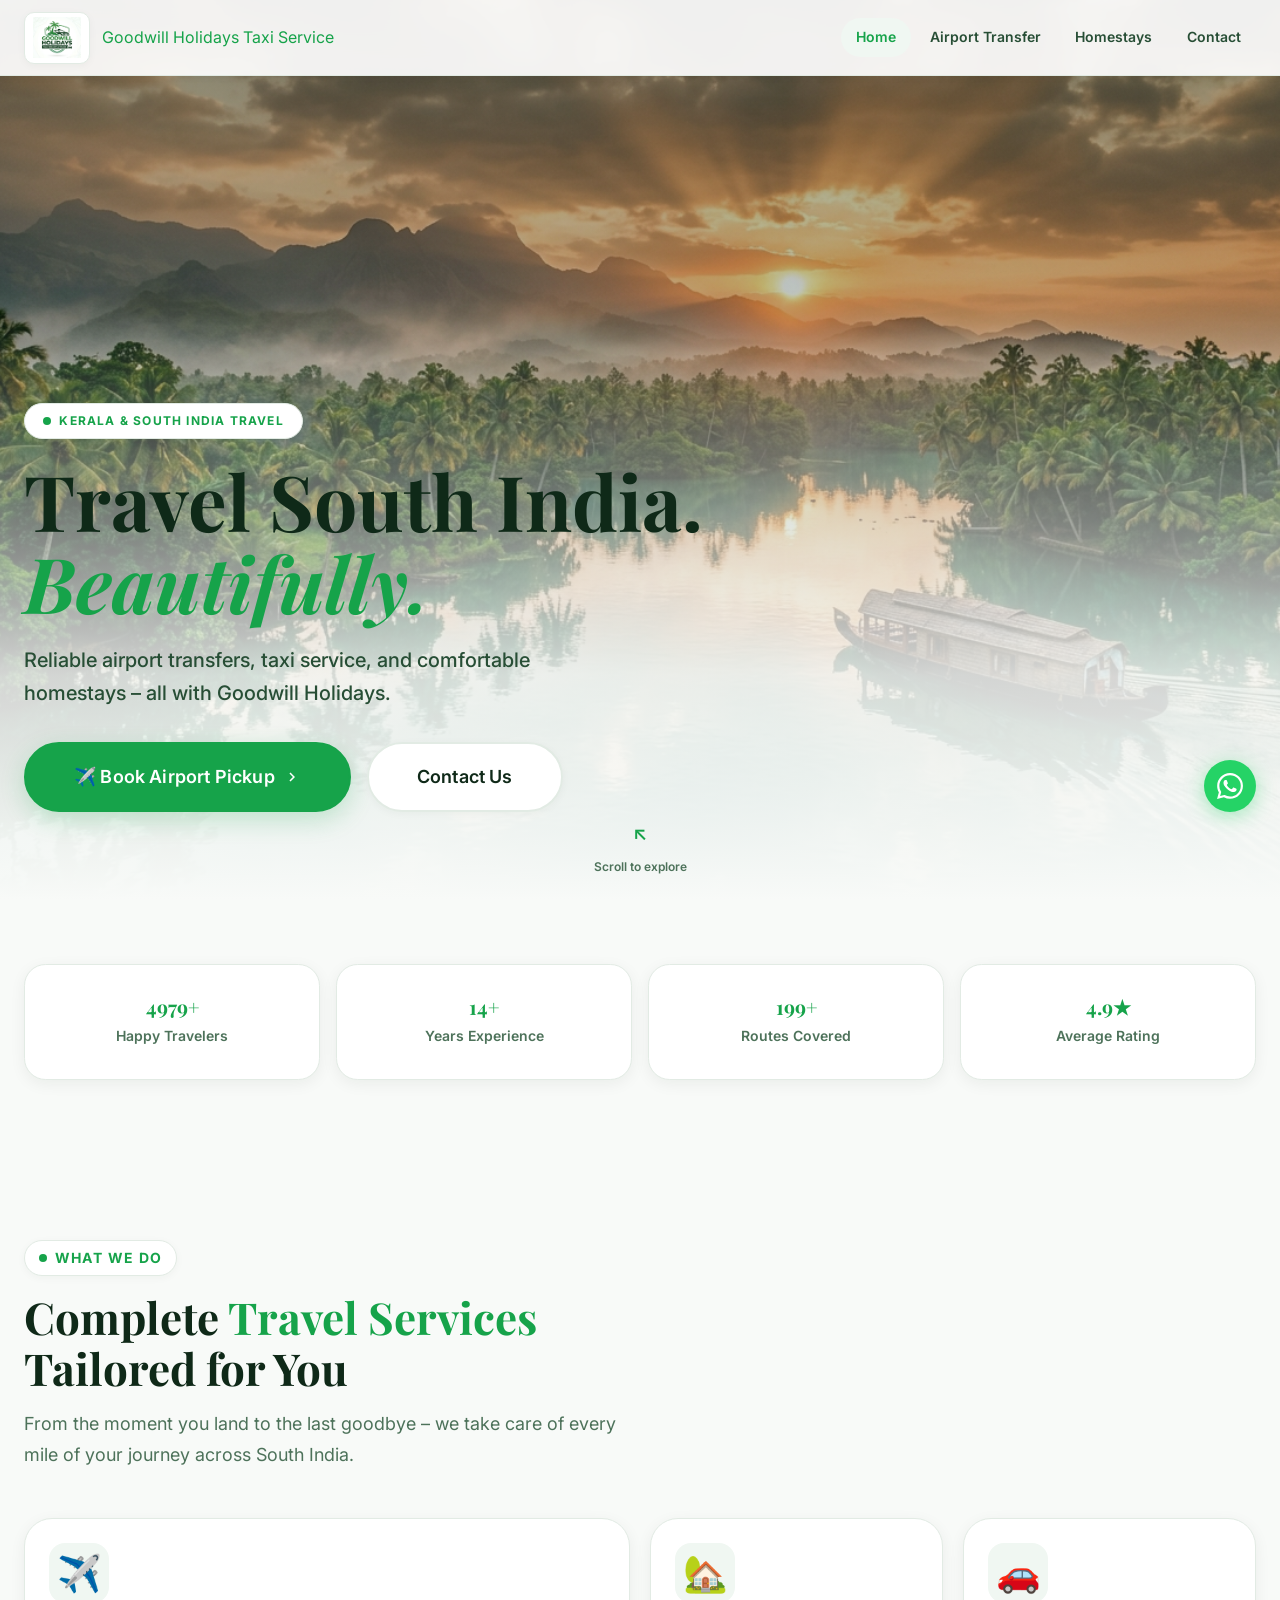
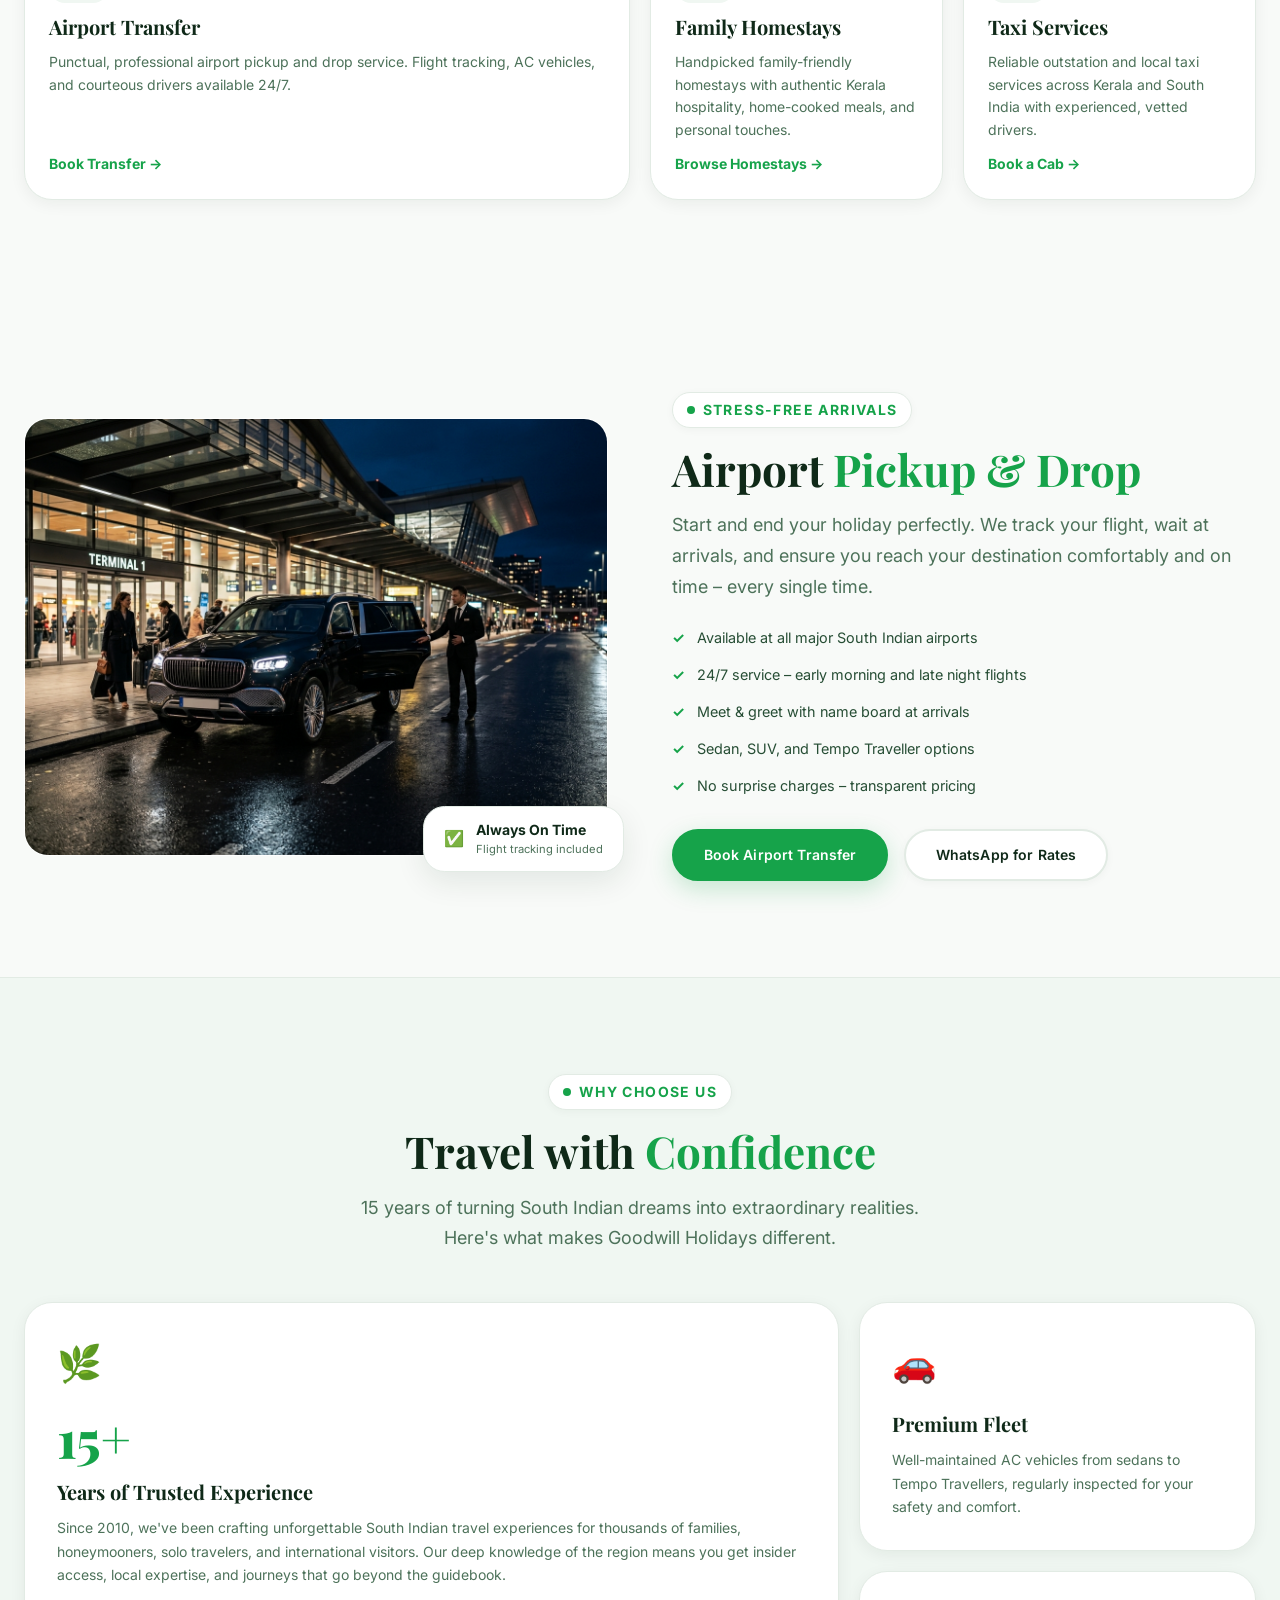
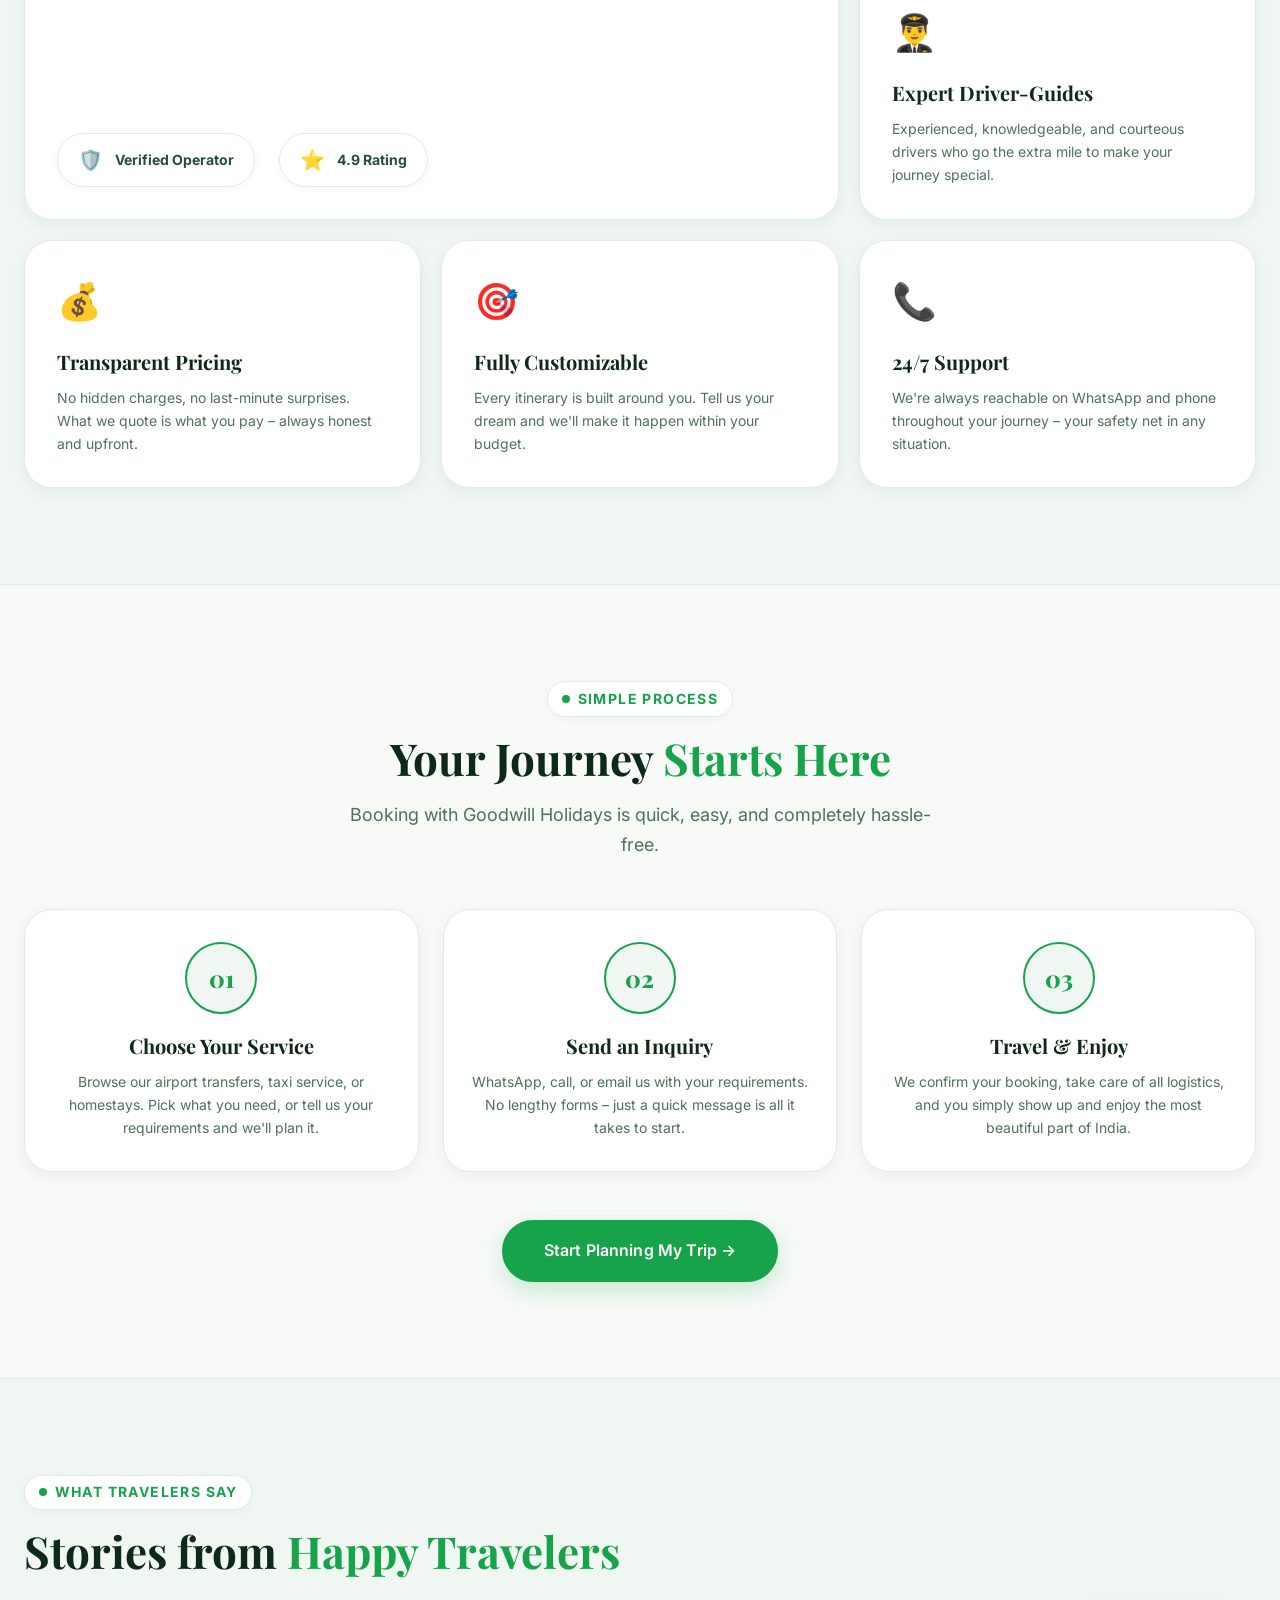
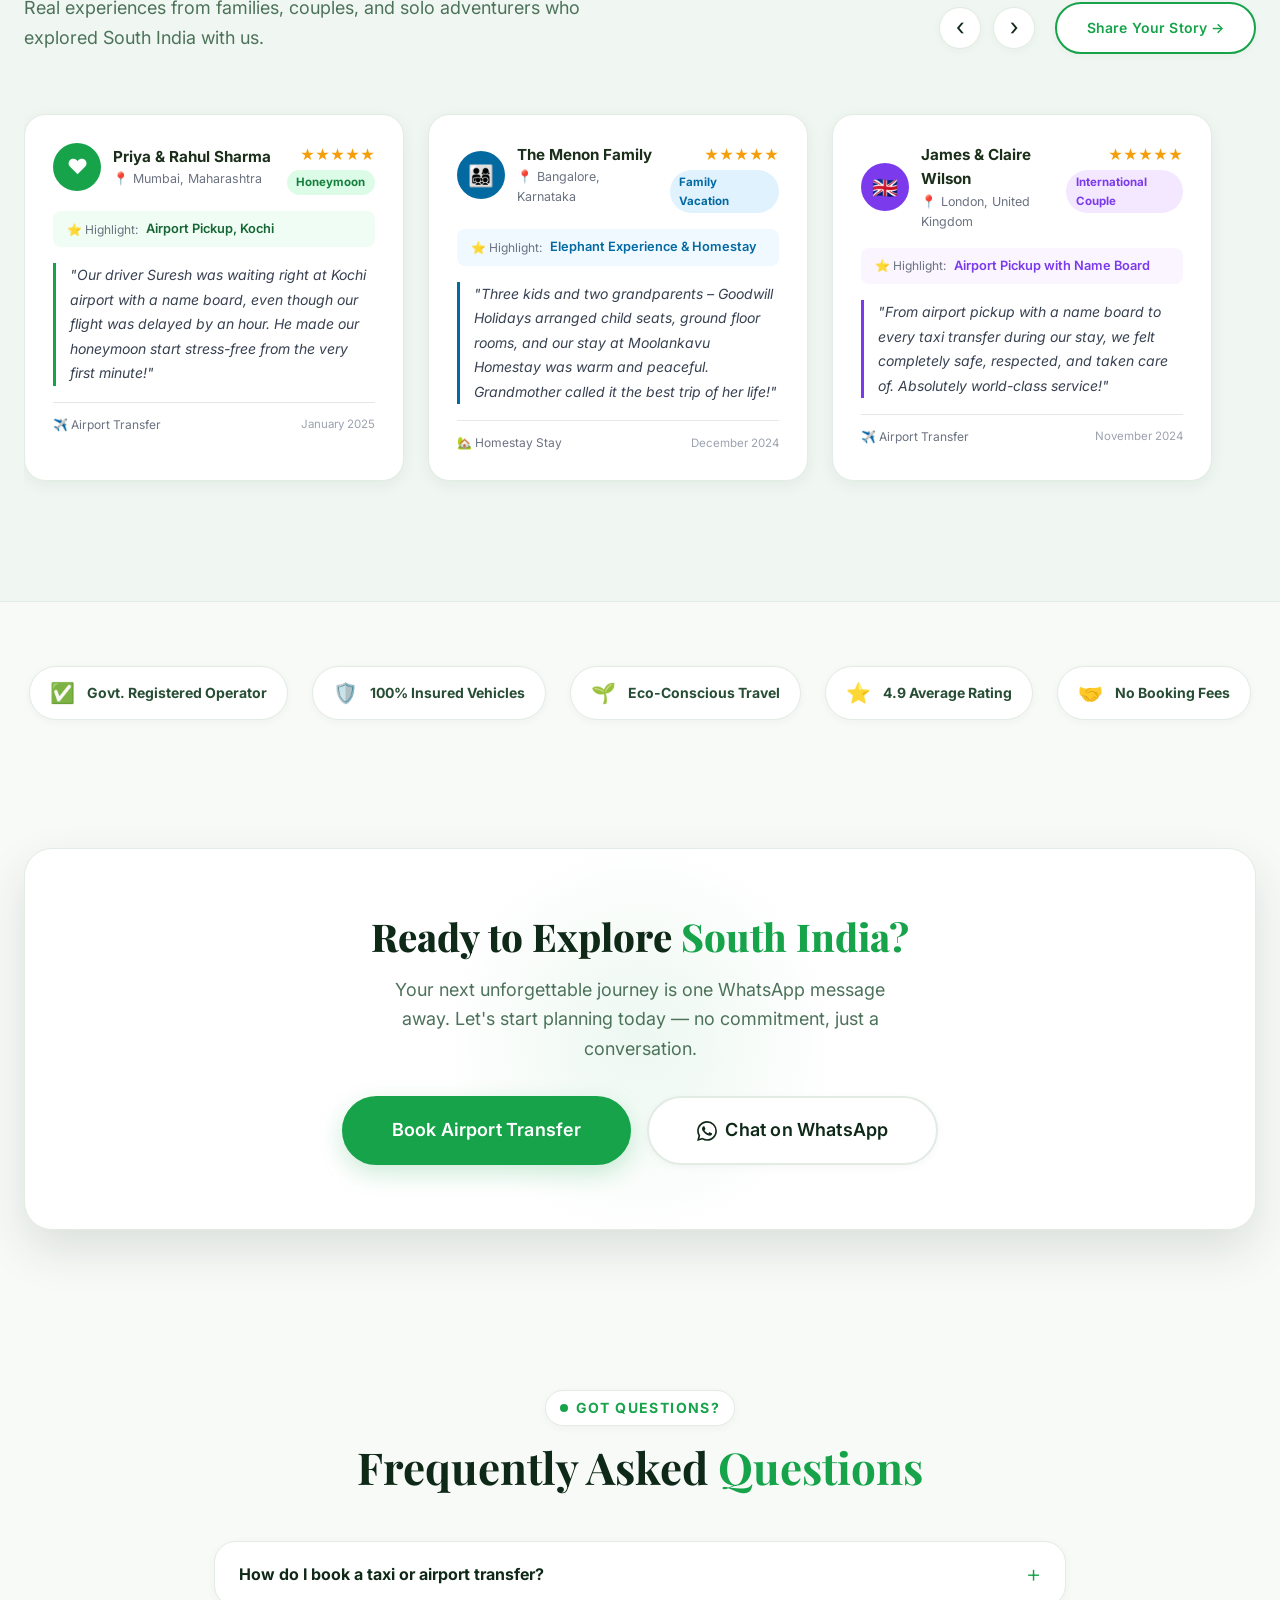
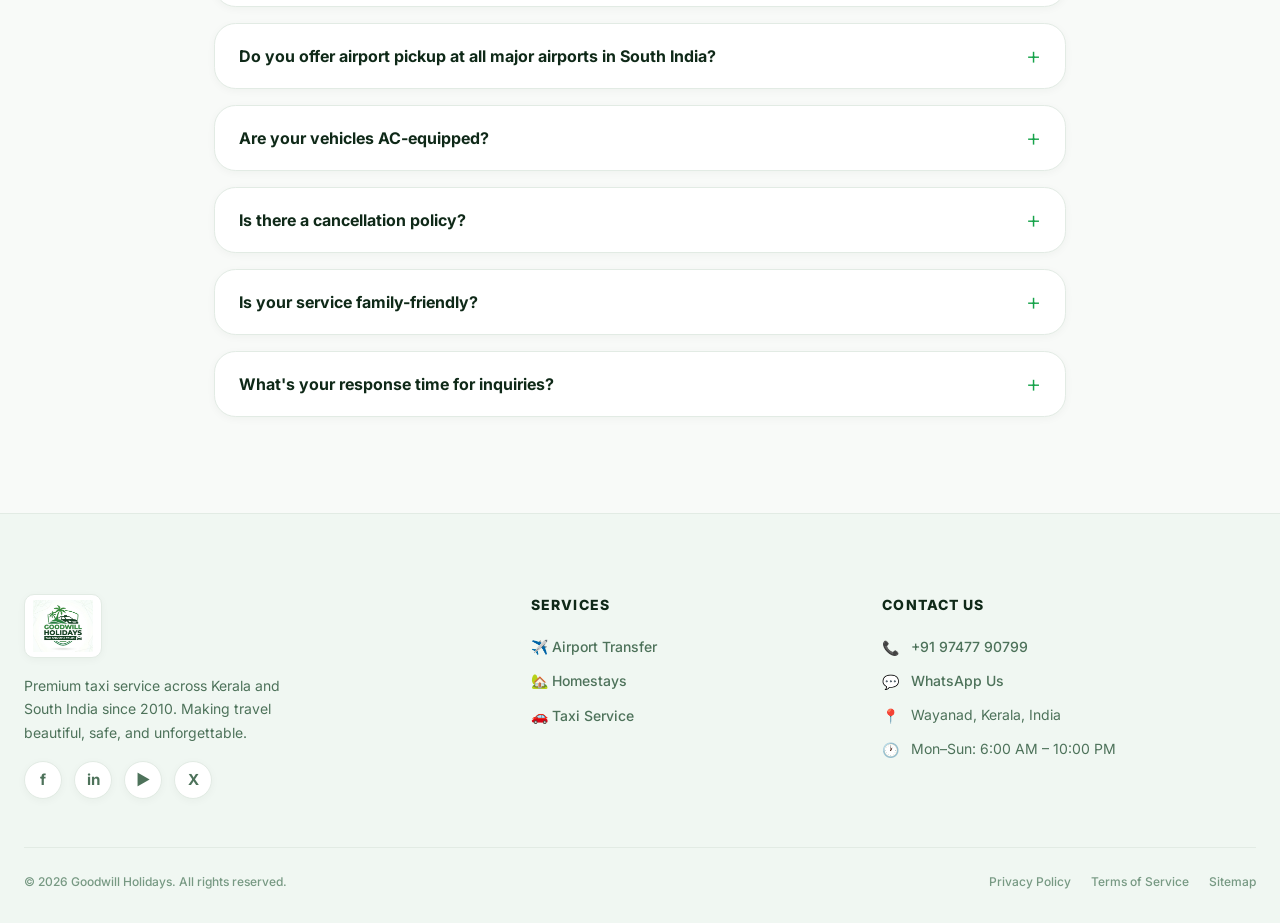
==== index.html @ f51cc595 "first commit" ====
<!DOCTYPE html>
<html lang="en">

<head>
    <meta charset="UTF-8" />
    <!-- Favicon -->
    <link rel="icon" type="image/png" href="assets/logo/favicon.png" />
    <link rel="apple-touch-icon" href="assets/logo/favicon.png" />
    <meta name="viewport" content="width=device-width, initial-scale=1.0" />
    <meta name="description"
        content="Goodwill Holidays – Premium taxi service in Kerala and South India. Airport transfers and family-friendly homestays." />
    <meta name="keywords"
        content="airport transfer Kerala, taxi Kochi, taxi service Wayanad, homestay Kerala, Moolankavu homestay" />
    <meta name="author" content="Goodwill Holidays" />
    <meta name="robots" content="index, follow" />
    <link rel="canonical" href="https://www.goodwillholidays.in/" />

    <!-- Open Graph -->
    <meta property="og:title" content="Goodwill Holidays – Taxi Service | Kerala & South India" />
    <meta property="og:description"
        content="Premium taxi service in Kerala and South India. Airport transfers and family-friendly homestays." />
    <meta property="og:type" content="website" />
    <meta property="og:url" content="https://www.goodwillholidays.in/" />
    <meta property="og:image" content="https://www.goodwillholidays.in/assets/images/hero.jpg" />
    <meta property="og:site_name" content="Goodwill Holidays" />

    <!-- Twitter Card -->
    <meta name="twitter:card" content="summary_large_image" />
    <meta name="twitter:title" content="Goodwill Holidays – Taxi Service" />
    <meta name="twitter:description" content="Premium taxi service in Kerala and South India." />
    <meta name="twitter:image" content="https://www.goodwillholidays.in/assets/images/hero.jpg" />

    <title>Goodwill Holidays – Taxi Service | Kerala & South India</title>

    <!-- Preconnect -->
    <link rel="preconnect" href="https://fonts.googleapis.com" />
    <link rel="preconnect" href="https://fonts.gstatic.com" crossorigin />
    <link
        href="https://fonts.googleapis.com/css2?family=Playfair+Display:ital,wght@0,400;0,500;0,600;0,700;1,400;1,500&family=Inter:wght@300;400;500;600;700&display=swap"
        rel="stylesheet" />

    <!-- Preload hero image -->
    <link rel="preload" href="assets/images/hero.jpg" as="image" />

    <!-- CSS -->
    <link rel="stylesheet" href="css/style.css" />
    <link rel="stylesheet" href="css/animations.css" />
    <link rel="stylesheet" href="css/responsive.css" />

    <!-- JSON-LD Structured Data -->
    <script type="application/ld+json">
    {
        "@context": "https://schema.org",
        "@type": "LocalBusiness",
        "name": "Goodwill Holidays",
        "description": "Premium taxi service in Kerala and South India. Airport transfers and family-friendly homestays.",
        "url": "https://www.goodwillholidays.in",
        "telephone": "+919747790799",
        "email": "info@goodwillholidays.in",
        "address": {
            "@type": "PostalAddress",
            "addressLocality": "Sulthan Bathery",
            "addressRegion": "Kerala",
            "addressCountry": "IN"
        },
        "geo": {
            "@type": "GeoCoordinates",
            "latitude": "9.9312",
            "longitude": "76.2673"
        },
        "openingHours": "Mon-Sun 06:00-22:00",
        "sameAs": [
            "https://facebook.com/goodwillholidays",
            "https://instagram.com/goodwillholidays"
        ],
        "hasOfferCatalog": {
            "@type": "OfferCatalog",
            "name": "Travel Services",
            "itemListElement": [
                { "@type": "Offer", "itemOffered": { "@type": "Service", "name": "Airport Transfer" } },
                { "@type": "Offer", "itemOffered": { "@type": "Service", "name": "Taxi Service" } },
                { "@type": "Offer", "itemOffered": { "@type": "Service", "name": "Homestays" } }
            ]
        }
    }
    </script>
</head>

<body data-page="home">
    <!-- Skip Navigation -->
    <a href="#main-content" class="skip-nav">Skip to main content</a>

    <header role="banner">
        <nav class="navbar" aria-label="Main navigation">
            <div class="navbar__inner">
                <a href="index.html" class="navbar__logo" aria-label="Goodwill Holidays – Home">
                    <img src="assets/logo/logo.png" alt="Goodwill Holidays Logo" class="navbar__logo-img" width="44"
                        height="44" />
                    <div class="navbar__logo-text">
                        <span class="navbar__logo-name">Goodwill Holidays</span>
                        <span class="navbar__logo-tagline">Taxi Service</span>
                    </div>
                </a>

                <div class="navbar__nav" role="navigation">
                    <a href="index.html" class="nav-link">Home</a>
                    <a href="airport-transfer.html" class="nav-link">Airport Transfer</a>
                    <a href="homestays.html" class="nav-link">Homestays</a>
                    <a href="contact.html" class="nav-link">Contact</a>
                </div>


                <!-- Hamburger -->
                <button class="hamburger" aria-label="Open navigation menu" aria-expanded="false"
                    aria-controls="mobile-menu">
                    <span class="hamburger__line"></span>
                    <span class="hamburger__line"></span>
                    <span class="hamburger__line"></span>
                </button>
            </div>
        </nav>
    </header>

    <!-- Mobile Menu Overlay -->
    <div class="mobile-menu-overlay" aria-hidden="true"></div>

    <!-- Mobile Menu -->
    <nav class="mobile-menu" id="mobile-menu" aria-label="Mobile navigation" aria-hidden="true">
        <div class="mobile-menu__header">
            <a href="index.html" class="navbar__logo">
                <img src="assets/logo/logo.png" alt="Goodwill Holidays" class="navbar__logo-img" width="36"
                    height="36" />
                <div class="navbar__logo-text">
                    <span class="navbar__logo-name">Goodwill Holidays</span>
                    <span class="navbar__logo-tagline">Taxi Service</span>
                </div>
            </a>
            <button class="mobile-menu-close" aria-label="Close navigation menu">&#x2715;</button>
        </div>
        <div class="mobile-menu__nav">
            <a href="index.html" class="mobile-nav-link">🏠 Home</a>
            <a href="airport-transfer.html" class="mobile-nav-link">✈️ Airport Transfer</a>
            <a href="homestays.html" class="mobile-nav-link">🏡 Homestays</a>
            <a href="contact.html" class="mobile-nav-link">📞 Contact Us</a>
        </div>
        <div class="mobile-menu__footer">
            <a href="#" class="btn btn--whatsapp btn--full"
                data-whatsapp="Hello Goodwill Holidays! I'd like to plan a trip!">
                WhatsApp Us
            </a>
        </div>
    </nav>

    <main id="main-content">
        <section class="hero" aria-label="Welcome to Goodwill Holidays">
            <div class="hero__bg">
                <img src="assets/images/hero.jpg"
                    alt="Beautiful Kerala backwaters at golden hour – the perfect backdrop for your South India journey"
                    class="hero__bg-img" fetchpriority="high" decoding="async" />
                <div class="hero__bg-overlay" aria-hidden="true"></div>
            </div>

            <div class="hero__content">
                <span class="hero__eyebrow">
                    <span class="brand-pulse-dot" aria-hidden="true"></span>
                    Kerala & South India Travel
                </span>

                <h1 class="hero__title">
                    Travel South India.<br />
                    <em>Beautifully.</em>
                </h1>

                <p class="hero__subtitle">
                    Reliable airport transfers, taxi service, and comfortable homestays – all
                    with Goodwill Holidays.
                </p>

                <div class="hero__cta-group">
                    <a href="airport-transfer.html" class="btn btn--primary btn--xl">
                        ✈️ Book Airport Pickup
                        <svg width="18" height="18" viewBox="0 0 24 24" fill="currentColor" aria-hidden="true">
                            <path d="M8.59 16.59L13.17 12 8.59 7.41 10 6l6 6-6 6-1.41-1.41z" />
                        </svg>
                    </a>
                    <a href="contact.html" class="btn btn--ghost btn--xl">
                        Contact Us
                    </a>
                </div>

                <!-- Homestay Search -->
                <div class="search-form" data-form="homestay" id="form-homestay" role="tabpanel">
                    <div class="search-field">
                        <label for="hero-homestay-loc">Where?</label>
                        <select class="search-select" id="hero-homestay-loc" aria-label="Homestay location">
                            <option value="">Select Location</option>
                            <option>Munnar</option>
                            <option>Alleppey</option>
                            <option>Wayanad</option>
                            <option>Thekkady</option>
                            <option>Kovalam</option>
                            <option>Ooty</option>
                        </select>
                    </div>
                    <div class="search-field">
                        <label for="hero-checkin">Check-in</label>
                        <input type="date" class="search-input" id="hero-checkin" aria-label="Check-in date" />
                    </div>
                    <a href="homestays.html" class="btn btn--primary search-btn">
                        Find Homestays
                    </a>
                </div>
            </div>
            </div>

            <div class="hero__scroll-hint" aria-hidden="true">
                <span>↖</span>
                Scroll to explore
            </div>
        </section>
        <section class="section section--tight" aria-label="Our achievements">
            <div class="container">
                <div class="stats-strip">
                    <div class="stat-item reveal">
                        <span class="stat-value counter-value">5000+</span>
                        <span class="stat-label">Happy Travelers</span>
                    </div>
                    <div class="stat-item reveal" data-delay="100">
                        <span class="stat-value counter-value">15+</span>
                        <span class="stat-label">Years Experience</span>
                    </div>
                    <div class="stat-item reveal" data-delay="200">
                        <span class="stat-value counter-value">200+</span>
                        <span class="stat-label">Routes Covered</span>
                    </div>
                    <div class="stat-item reveal" data-delay="300">
                        <span class="stat-value counter-value">4.9★</span>
                        <span class="stat-label">Average Rating</span>
                    </div>
                </div>
            </div>
        </section>

        <section class="section" aria-labelledby="services-heading">
            <div class="container">
                <div class="section-header">
                    <span class="section-label">What We Do</span>
                    <h2 class="section-title" id="services-heading">Complete <span>Travel Services</span><br />Tailored
                        for You</h2>
                    <p class="section-subtitle">From the moment you land to the last goodbye – we take care of every
                        mile of your journey across South India.</p>
                </div>

                <div class="services-bento" data-stagger-group>
                    <div class="service-bento-card stagger-item reveal">
                        <div class="service-bento-card__icon" aria-hidden="true">✈️</div>
                        <h3 class="service-bento-card__title">Airport Transfer</h3>
                        <p class="service-bento-card__desc">Punctual, professional airport pickup and drop service.
                            Flight tracking, AC vehicles, and courteous drivers available 24/7.</p>
                        <a href="airport-transfer.html" class="service-bento-card__link">
                            Book Transfer →
                        </a>
                    </div>
                    <div class="service-bento-card stagger-item reveal" data-delay="80">
                        <div class="service-bento-card__icon" aria-hidden="true">🏡</div>
                        <h3 class="service-bento-card__title">Family Homestays</h3>
                        <p class="service-bento-card__desc">Handpicked family-friendly homestays with authentic Kerala
                            hospitality, home-cooked meals, and personal touches.</p>
                        <a href="homestays.html" class="service-bento-card__link">
                            Browse Homestays →
                        </a>
                    </div>
                    <div class="service-bento-card stagger-item reveal" data-delay="160">
                        <div class="service-bento-card__icon" aria-hidden="true">🚗</div>
                        <h3 class="service-bento-card__title">Taxi Services</h3>
                        <p class="service-bento-card__desc">Reliable outstation and local taxi services across Kerala
                            and South India with experienced, vetted drivers.</p>
                        <a href="contact.html" class="service-bento-card__link">
                            Book a Cab →
                        </a>
                    </div>
                </div>
            </div>
        </section>

        <!-- ═══ AIRPORT TRANSFER HIGHLIGHT ═══════════════════════════════════ -->
        <section class="section" aria-labelledby="airport-heading">
            <div class="container">
                <div style="display:grid;grid-template-columns:1fr 1fr;gap:4rem;align-items:center;"
                    class="airport-layout">
                    <div class="reveal-left" style="position:relative;">
                        <div
                            style="border-radius:1.5rem;overflow:hidden;aspect-ratio:4/3;box-shadow: var(--shadow-neo-lg); border: 1px solid rgba(255,255,255,0.9);">
                            <img src="assets/images/airport.jpg"
                                alt="Premium vehicle ready for airport transfer service" loading="lazy"
                                style="width:100%;height:100%;object-fit:cover;" />
                        </div>
                        <div class="float-badge float-element" style="bottom:-1rem;right:-1rem;">
                            <span aria-hidden="true">✅</span>
                            <div>
                                <div style="font-weight:700;font-size:0.875rem;">Always On Time</div>
                                <div style="font-size:0.7rem;color:var(--clr-text-muted);">Flight tracking included
                                </div>
                            </div>
                        </div>
                    </div>

                    <div class="reveal-right">
                        <span class="section-label">Stress-Free Arrivals</span>
                        <h2 class="section-title" id="airport-heading">Airport <span>Pickup & Drop</span></h2>
                        <p class="section-subtitle" style="max-width:100%;margin-bottom:1.5rem;">Start and end your
                            holiday perfectly. We track your flight, wait at arrivals, and ensure you reach your
                            destination comfortably and on time – every single time.</p>

                        <ul style="display:flex;flex-direction:column;gap:0.875rem;margin-bottom:2rem;">
                            <li
                                style="display:flex;align-items:center;gap:0.75rem;font-size:0.9rem;color:var(--clr-text-secondary);">
                                <span style="color:var(--clr-brand);font-weight:700;flex-shrink:0;">✓</span> Available
                                at all major South Indian airports
                            </li>
                            <li
                                style="display:flex;align-items:center;gap:0.75rem;font-size:0.9rem;color:var(--clr-text-secondary);">
                                <span style="color:var(--clr-brand);font-weight:700;flex-shrink:0;">✓</span> 24/7
                                service – early morning and late night flights
                            </li>
                            <li
                                style="display:flex;align-items:center;gap:0.75rem;font-size:0.9rem;color:var(--clr-text-secondary);">
                                <span style="color:var(--clr-brand);font-weight:700;flex-shrink:0;">✓</span> Meet &amp;
                                greet with name board at arrivals
                            </li>
                            <li
                                style="display:flex;align-items:center;gap:0.75rem;font-size:0.9rem;color:var(--clr-text-secondary);">
                                <span style="color:var(--clr-brand);font-weight:700;flex-shrink:0;">✓</span> Sedan, SUV,
                                and Tempo Traveller options
                            </li>
                            <li
                                style="display:flex;align-items:center;gap:0.75rem;font-size:0.9rem;color:var(--clr-text-secondary);">
                                <span style="color:var(--clr-brand);font-weight:700;flex-shrink:0;">✓</span> No surprise
                                charges – transparent pricing
                            </li>
                        </ul>

                        <div class="airport-actions" style="display:flex;gap:1rem;flex-wrap:wrap;">
                            <a href="airport-transfer.html" class="btn btn--primary">Book Airport Transfer</a>
                            <a href="#" class="btn btn--ghost"
                                data-whatsapp="Hello Goodwill Holidays! I need an airport transfer. Please share details and pricing.">
                                WhatsApp for Rates
                            </a>
                        </div>
                    </div>
                </div>
            </div>
        </section>

            <!-- --- WHY GOODWILL HOLIDAYS ------------------------------------ -->
            <section class="section section--dark" aria-labelledby="why-heading">
                <div class="container">
                    <div class="section-header section-header--center">
                        <span class="section-label">Why Choose Us</span>
                        <h2 class="section-title" id="why-heading">Travel with <span>Confidence</span></h2>
                        <p class="section-subtitle">15 years of turning South Indian dreams into extraordinary
                            realities. Here's what makes Goodwill Holidays different.</p>
                    </div>

                    <div class="why-bento">
                        <div class="why-card why-card--large reveal-left">
                            <div class="why-card__icon" aria-hidden="true">🌿</div>
                            <div class="why-card__number">15+</div>
                            <h3 class="why-card__title">Years of Trusted Experience</h3>
                            <p class="why-card__desc">Since 2010, we've been crafting unforgettable South Indian travel
                                experiences for thousands of families, honeymooners, solo travelers, and international
                                visitors. Our deep knowledge of the region means you get insider access, local
                                expertise, and journeys that go beyond the guidebook.</p>
                            <div style="margin-top:auto;padding-top:1.5rem;">
                                <div class="trust-badges" style="justify-content:flex-start;">
                                    <div class="trust-badge">
                                        <span class="trust-badge__icon" aria-hidden="true">🛡️</span>
                                        <span class="trust-badge__text">Verified Operator</span>
                                    </div>
                                    <div class="trust-badge">
                                        <span class="trust-badge__icon" aria-hidden="true">⭐</span>
                                        <span class="trust-badge__text">4.9 Rating</span>
                                    </div>
                                </div>
                            </div>
                        </div>

                        <div class="why-card reveal" data-delay="100">
                            <div class="why-card__icon" aria-hidden="true">🚗</div>
                            <h3 class="why-card__title">Premium Fleet</h3>
                            <p class="why-card__desc">Well-maintained AC vehicles from sedans to Tempo Travellers,
                                regularly inspected for your safety and comfort.</p>
                        </div>

                        <div class="why-card reveal" data-delay="200">
                            <div class="why-card__icon" aria-hidden="true">👨‍✈️</div>
                            <h3 class="why-card__title">Expert Driver-Guides</h3>
                            <p class="why-card__desc">Experienced, knowledgeable, and courteous drivers who go the extra
                                mile to make your journey special.</p>
                        </div>

                        <div class="why-card reveal" data-delay="300">
                            <div class="why-card__icon" aria-hidden="true">💰</div>
                            <h3 class="why-card__title">Transparent Pricing</h3>
                            <p class="why-card__desc">No hidden charges, no last-minute surprises. What we quote is what
                                you pay – always honest and upfront.</p>
                        </div>

                        <div class="why-card reveal" data-delay="400">
                            <div class="why-card__icon" aria-hidden="true">🎯</div>
                            <h3 class="why-card__title">Fully Customizable</h3>
                            <p class="why-card__desc">Every itinerary is built around you. Tell us your dream and we'll
                                make it happen within your budget.</p>
                        </div>

                        <div class="why-card reveal" data-delay="500">
                            <div class="why-card__icon" aria-hidden="true">📞</div>
                            <h3 class="why-card__title">24/7 Support</h3>
                            <p class="why-card__desc">We're always reachable on WhatsApp and phone throughout your
                                journey – your safety net in any situation.</p>
                        </div>
                    </div>
                </div>
            </section>

            <!-- --- HOW IT WORKS ------------------------------------------------ -->
            <section class="section" aria-labelledby="how-heading">
                <div class="container">
                    <div class="section-header section-header--center">
                        <span class="section-label">Simple Process</span>
                        <h2 class="section-title" id="how-heading">Your Journey <span>Starts Here</span></h2>
                        <p class="section-subtitle">Booking with Goodwill Holidays is quick, easy, and completely
                            hassle-free.</p>
                    </div>

                    <div class="how-grid">
                        <div class="how-step reveal" data-delay="0">
                            <div class="how-step__number" aria-hidden="true">01</div>
                            <h3 class="how-step__title">Choose Your Service</h3>
                            <p class="how-step__desc">Browse our airport transfers, taxi service, or homestays.
                                Pick what you need, or tell us your requirements and we'll plan it.</p>
                        </div>
                        <div class="how-step reveal" data-delay="150">
                            <div class="how-step__number" aria-hidden="true">02</div>
                            <h3 class="how-step__title">Send an Inquiry</h3>
                            <p class="how-step__desc">WhatsApp, call, or email us with your requirements. No lengthy
                                forms – just a quick message is all it takes to start.</p>
                        </div>
                        <div class="how-step reveal" data-delay="300">
                            <div class="how-step__number" aria-hidden="true">03</div>
                            <h3 class="how-step__title">Travel &amp; Enjoy</h3>
                            <p class="how-step__desc">We confirm your booking, take care of all logistics, and you
                                simply show up and enjoy the most beautiful part of India.</p>
                        </div>
                    </div>

                    <div style="text-align:center;margin-top:3rem;">
                        <a href="contact.html" class="btn btn--primary btn--lg">Start Planning My Trip →</a>
                    </div>
                </div>
            </section>

            <!-- --- TESTIMONIALS ----------------------------------------------- -->
            <section class="section section--dark testimonials-section" aria-labelledby="reviews-heading">
                <div class="container">
                    <div class="section-header"
                        style="display:flex;align-items:flex-end;justify-content:space-between;flex-wrap:wrap;gap:1.5rem;">
                        <div>
                            <span class="section-label">What Travelers Say</span>
                            <h2 class="section-title" id="reviews-heading">Stories from <span>Happy Travelers</span>
                            </h2>
                            <p class="section-subtitle" style="margin:0;">Real experiences from families, couples, and
                                solo adventurers who explored South India with us.</p>
                        </div>
                        <div style="display:flex;align-items:center;gap:0.75rem;">
                            <button class="carousel-btn" id="stories-scroll-left" aria-label="Previous traveler story"
                                title="Previous story">‹</button>
                            <button class="carousel-btn" id="stories-scroll-right" aria-label="Next traveler story"
                                title="Next story">›</button>
                            <a href="contact.html" class="btn btn--outline" style="margin-left:0.5rem;">Share Your Story
                                →</a>
                        </div>
                    </div>

                    <div class="stories-carousel-wrap">
                        <div class="stories-carousel-track" id="testimonials-container" aria-live="polite">
                            <!-- Story 1 -->
                            <article class="story-card reveal"
                                style="background:#fff;border:1px solid var(--clr-border);border-radius:var(--radius-xl);padding:1.75rem;box-shadow:var(--shadow-md);display:flex;flex-direction:column;gap:1rem;">
                                <div style="display:flex;justify-content:space-between;align-items:flex-start;gap:0.5rem;">
                                    <div style="display:flex;align-items:center;gap:0.75rem;">
                                        <div
                                            style="width:48px;height:48px;border-radius:50%;background:#16a34a;display:flex;align-items:center;justify-content:center;font-size:1.3rem;color:#fff;font-weight:700;flex-shrink:0;">
                                            ❤️</div>
                                        <div>
                                            <div style="font-weight:700;font-size:0.95rem;color:#1a2e1a;">Priya &amp;
                                                Rahul Sharma</div>
                                            <div style="font-size:0.78rem;color:#6b7280;">📍 Mumbai, Maharashtra</div>
                                        </div>
                                    </div>
                                    <div style="display:flex;flex-direction:column;align-items:flex-end;gap:0.25rem;">
                                        <div style="color:#f59e0b;font-size:0.9rem;">★★★★★</div>
                                        <span
                                            style="background:#dcfce7;color:#15803d;padding:0.2rem 0.6rem;border-radius:999px;font-size:0.72rem;font-weight:700;">Honeymoon</span>
                                    </div>
                                </div>
                                <div
                                    style="background:#f0fdf4;border-radius:8px;padding:0.5rem 0.85rem;display:flex;align-items:center;gap:0.5rem;">
                                    <span style="font-size:0.75rem;color:#6b7280;">⭐ Highlight:</span>
                                    <span style="font-size:0.8rem;font-weight:600;color:#166534;">Airport Pickup,
                                        Kochi</span>
                                </div>
                                <blockquote
                                    style="margin:0;font-size:0.875rem;line-height:1.75;color:#374151;font-style:italic;border-left:3px solid #16a34a;padding-left:0.85rem;">
                                    "Our driver Suresh was waiting right at Kochi airport with a name board, even
                                    though our flight was delayed by an hour. He made our honeymoon start stress-free
                                    from the very first minute!"
                                </blockquote>
                                <div
                                    style="display:flex;justify-content:space-between;align-items:center;padding-top:0.75rem;border-top:1px solid #e5e7eb;flex-wrap:wrap;gap:0.25rem;">
                                    <span style="font-size:0.75rem;color:#6b7280;">✈️ Airport Transfer</span>
                                    <span style="font-size:0.72rem;color:#9ca3af;">January 2025</span>
                                </div>
                            </article>

                            <!-- Story 2 -->
                            <article class="story-card reveal"
                                style="background:#fff;border:1px solid var(--clr-border);border-radius:var(--radius-xl);padding:1.75rem;box-shadow:var(--shadow-md);display:flex;flex-direction:column;gap:1rem;">
                                <div
                                    style="display:flex;justify-content:space-between;align-items:flex-start;gap:0.5rem;">
                                    <div style="display:flex;align-items:center;gap:0.75rem;">
                                        <div
                                            style="width:48px;height:48px;border-radius:50%;background:#0369a1;display:flex;align-items:center;justify-content:center;font-size:1.3rem;color:#fff;font-weight:700;flex-shrink:0;">
                                            👨‍👩‍👧‍👦</div>
                                        <div>
                                            <div style="font-weight:700;font-size:0.95rem;color:#1a2e1a;">The Menon
                                                Family</div>
                                            <div style="font-size:0.78rem;color:#6b7280;">📍 Bangalore, Karnataka</div>
                                        </div>
                                    </div>
                                    <div style="display:flex;flex-direction:column;align-items:flex-end;gap:0.25rem;">
                                        <div style="color:#f59e0b;font-size:0.9rem;">★★★★★</div>
                                        <span
                                            style="background:#e0f2fe;color:#0369a1;padding:0.2rem 0.6rem;border-radius:999px;font-size:0.72rem;font-weight:700;">Family
                                            Vacation</span>
                                    </div>
                                </div>
                                <div
                                    style="background:#f0f9ff;border-radius:8px;padding:0.5rem 0.85rem;display:flex;align-items:center;gap:0.5rem;">
                                    <span style="font-size:0.75rem;color:#6b7280;">⭐ Highlight:</span>
                                    <span style="font-size:0.8rem;font-weight:600;color:#0369a1;">Elephant Experience
                                        &amp; Homestay</span>
                                </div>
                                <blockquote
                                    style="margin:0;font-size:0.875rem;line-height:1.75;color:#374151;font-style:italic;border-left:3px solid #0369a1;padding-left:0.85rem;">
                                    "Three kids and two grandparents – Goodwill Holidays arranged child seats, ground
                                    floor rooms, and our stay at Moolankavu Homestay was warm and peaceful. Grandmother
                                    called it the best trip of her life!"
                                </blockquote>
                                <div
                                    style="display:flex;justify-content:space-between;align-items:center;padding-top:0.75rem;border-top:1px solid #e5e7eb;flex-wrap:wrap;gap:0.25rem;">
                                    <span style="font-size:0.75rem;color:#6b7280;">🏡 Homestay Stay</span>
                                    <span style="font-size:0.72rem;color:#9ca3af;">December 2024</span>
                                </div>
                            </article>

                            <!-- Story 3 -->
                            <article class="story-card reveal"
                                style="background:#fff;border:1px solid var(--clr-border);border-radius:var(--radius-xl);padding:1.75rem;box-shadow:var(--shadow-md);display:flex;flex-direction:column;gap:1rem;">
                                <div
                                    style="display:flex;justify-content:space-between;align-items:flex-start;gap:0.5rem;">
                                    <div style="display:flex;align-items:center;gap:0.75rem;">
                                        <div
                                            style="width:48px;height:48px;border-radius:50%;background:#7c3aed;display:flex;align-items:center;justify-content:center;font-size:1.3rem;color:#fff;font-weight:700;flex-shrink:0;">
                                            🇬🇧</div>
                                        <div>
                                            <div style="font-weight:700;font-size:0.95rem;color:#1a2e1a;">James &amp;
                                                Claire Wilson</div>
                                            <div style="font-size:0.78rem;color:#6b7280;">📍 London, United Kingdom
                                            </div>
                                        </div>
                                    </div>
                                    <div style="display:flex;flex-direction:column;align-items:flex-end;gap:0.25rem;">
                                        <div style="color:#f59e0b;font-size:0.9rem;">★★★★★</div>
                                        <span
                                            style="background:#f3e8ff;color:#7c3aed;padding:0.2rem 0.6rem;border-radius:999px;font-size:0.72rem;font-weight:700;">International
                                            Couple</span>
                                    </div>
                                </div>
                                <div
                                    style="background:#faf5ff;border-radius:8px;padding:0.5rem 0.85rem;display:flex;align-items:center;gap:0.5rem;">
                                    <span style="font-size:0.75rem;color:#6b7280;">⭐ Highlight:</span>
                                    <span style="font-size:0.8rem;font-weight:600;color:#7c3aed;">Airport Pickup with
                                        Name Board</span>
                                </div>
                                <blockquote
                                    style="margin:0;font-size:0.875rem;line-height:1.75;color:#374151;font-style:italic;border-left:3px solid #7c3aed;padding-left:0.85rem;">
                                    "From airport pickup with a name board to every taxi transfer during our stay, we
                                    felt completely safe, respected, and taken care of. Absolutely world-class
                                    service!"
                                </blockquote>
                                <div
                                    style="display:flex;justify-content:space-between;align-items:center;padding-top:0.75rem;border-top:1px solid #e5e7eb;flex-wrap:wrap;gap:0.25rem;">
                                    <span style="font-size:0.75rem;color:#6b7280;">✈️ Airport Transfer</span>
                                    <span style="font-size:0.72rem;color:#9ca3af;">November 2024</span>
                                </div>
                            </article>

                            <!-- Story 4 -->
                            <article class="story-card reveal"
                                style="background:#fff;border:1px solid var(--clr-border);border-radius:var(--radius-xl);padding:1.75rem;box-shadow:var(--shadow-md);display:flex;flex-direction:column;gap:1rem;">
                                <div
                                    style="display:flex;justify-content:space-between;align-items:flex-start;gap:0.5rem;">
                                    <div style="display:flex;align-items:center;gap:0.75rem;">
                                        <div
                                            style="width:48px;height:48px;border-radius:50%;background:#d97706;display:flex;align-items:center;justify-content:center;font-size:1.3rem;color:#fff;font-weight:700;flex-shrink:0;">
                                            🌿</div>
                                        <div>
                                            <div style="font-weight:700;font-size:0.95rem;color:#1a2e1a;">Dr. Suresh
                                                Nair</div>
                                            <div style="font-size:0.78rem;color:#6b7280;">📍 Hyderabad, Telangana</div>
                                        </div>
                                    </div>
                                    <div style="display:flex;flex-direction:column;align-items:flex-end;gap:0.25rem;">
                                        <div style="color:#f59e0b;font-size:0.9rem;">★★★★★</div>
                                        <span
                                            style="background:#fef3c7;color:#d97706;padding:0.2rem 0.6rem;border-radius:999px;font-size:0.72rem;font-weight:700;">Anniversary</span>
                                    </div>
                                </div>
                                <div
                                    style="background:#fffbeb;border-radius:8px;padding:0.5rem 0.85rem;display:flex;align-items:center;gap:0.5rem;">
                                    <span style="font-size:0.75rem;color:#6b7280;">⭐ Highlight:</span>
                                    <span style="font-size:0.8rem;font-weight:600;color:#d97706;">Surprise Anniversary
                                        Pickup</span>
                                </div>
                                <blockquote
                                    style="margin:0;font-size:0.875rem;line-height:1.75;color:#374151;font-style:italic;border-left:3px solid #d97706;padding-left:0.85rem;">
                                    "I requested a small anniversary surprise for my wife during our taxi transfer to
                                    Munnar. They arranged fresh tea and flowers waiting in the car. My wife was in
                                    tears of joy. Incredible attention to detail."
                                </blockquote>
                                <div
                                    style="display:flex;justify-content:space-between;align-items:center;padding-top:0.75rem;border-top:1px solid #e5e7eb;flex-wrap:wrap;gap:0.25rem;">
                                    <span style="font-size:0.75rem;color:#6b7280;">🚗 Taxi Service</span>
                                    <span style="font-size:0.72rem;color:#9ca3af;">January 2025</span>
                                </div>
                            </article>

                            <!-- Story 5 -->
                            <article class="story-card reveal"
                                style="background:#fff;border:1px solid var(--clr-border);border-radius:var(--radius-xl);padding:1.75rem;box-shadow:var(--shadow-md);display:flex;flex-direction:column;gap:1rem;">
                                <div
                                    style="display:flex;justify-content:space-between;align-items:flex-start;gap:0.5rem;">
                                    <div style="display:flex;align-items:center;gap:0.75rem;">
                                        <div
                                            style="width:48px;height:48px;border-radius:50%;background:#e11d48;display:flex;align-items:center;justify-content:center;font-size:1.3rem;color:#fff;font-weight:700;flex-shrink:0;">
                                            💃</div>
                                        <div>
                                            <div style="font-weight:700;font-size:0.95rem;color:#1a2e1a;">Sofia Martinez
                                            </div>
                                            <div style="font-size:0.78rem;color:#6b7280;">📍 Barcelona, Spain</div>
                                        </div>
                                    </div>
                                    <div style="display:flex;flex-direction:column;align-items:flex-end;gap:0.25rem;">
                                        <div style="color:#f59e0b;font-size:0.9rem;">★★★★★</div>
                                        <span
                                            style="background:#ffe4e6;color:#e11d48;padding:0.2rem 0.6rem;border-radius:999px;font-size:0.72rem;font-weight:700;">Solo
                                            Traveler</span>
                                    </div>
                                </div>
                                <div
                                    style="background:#fff1f2;border-radius:8px;padding:0.5rem 0.85rem;display:flex;align-items:center;gap:0.5rem;">
                                    <span style="font-size:0.75rem;color:#6b7280;">⭐ Highlight:</span>
                                    <span style="font-size:0.8rem;font-weight:600;color:#e11d48;">Safe Solo Airport
                                        Pickup</span>
                                </div>
                                <blockquote
                                    style="margin:0;font-size:0.875rem;line-height:1.75;color:#374151;font-style:italic;border-left:3px solid #e11d48;padding-left:0.85rem;">
                                    "As a solo female traveler, safety was my highest priority. The driver who picked
                                    me up from the airport was professional, respectful, and made me feel completely
                                    safe throughout my stay."
                                </blockquote>
                                <div
                                    style="display:flex;justify-content:space-between;align-items:center;padding-top:0.75rem;border-top:1px solid #e5e7eb;flex-wrap:wrap;gap:0.25rem;">
                                    <span style="font-size:0.75rem;color:#6b7280;">✈️ Airport Transfer</span>
                                    <span style="font-size:0.72rem;color:#9ca3af;">March 2025</span>
                                </div>
                            </article>

                            <!-- Story 6 -->
                            <article class="story-card reveal"
                                style="background:#fff;border:1px solid var(--clr-border);border-radius:var(--radius-xl);padding:1.75rem;box-shadow:var(--shadow-md);display:flex;flex-direction:column;gap:1rem;">
                                <div
                                    style="display:flex;justify-content:space-between;align-items:flex-start;gap:0.5rem;">
                                    <div style="display:flex;align-items:center;gap:0.75rem;">
                                        <div
                                            style="width:48px;height:48px;border-radius:50%;background:#0891b2;display:flex;align-items:center;justify-content:center;font-size:1.3rem;color:#fff;font-weight:700;flex-shrink:0;">
                                            🇦🇺</div>
                                        <div>
                                            <div style="font-weight:700;font-size:0.95rem;color:#1a2e1a;">Michael &amp;
                                                Emma Thompson</div>
                                            <div style="font-size:0.78rem;color:#6b7280;">📍 Sydney, Australia</div>
                                        </div>
                                    </div>
                                    <div style="display:flex;flex-direction:column;align-items:flex-end;gap:0.25rem;">
                                        <div style="color:#f59e0b;font-size:0.9rem;">★★★★★</div>
                                        <span
                                            style="background:#cffafe;color:#0891b2;padding:0.2rem 0.6rem;border-radius:999px;font-size:0.72rem;font-weight:700;">Adventure
                                            Couple</span>
                                    </div>
                                </div>
                                <div
                                    style="background:#ecfeff;border-radius:8px;padding:0.5rem 0.85rem;display:flex;align-items:center;gap:0.5rem;">
                                    <span style="font-size:0.75rem;color:#6b7280;">⭐ Highlight:</span>
                                    <span style="font-size:0.8rem;font-weight:600;color:#0891b2;">Reliable Taxi Across
                                        Kerala</span>
                                </div>
                                <blockquote
                                    style="margin:0;font-size:0.875rem;line-height:1.75;color:#374151;font-style:italic;border-left:3px solid #0891b2;padding-left:0.85rem;">
                                    "Coming from Sydney, we had high hopes, but Goodwill Holidays blew us away. Every
                                    taxi transfer was punctual, the cars were spotless, and the drivers knew every
                                    route. Flawless service!"
                                </blockquote>
                                <div
                                    style="display:flex;justify-content:space-between;align-items:center;padding-top:0.75rem;border-top:1px solid #e5e7eb;flex-wrap:wrap;gap:0.25rem;">
                                    <span style="font-size:0.75rem;color:#6b7280;">🚗 Taxi Service</span>
                                    <span style="font-size:0.72rem;color:#9ca3af;">February 2025</span>
                                </div>
                            </article>
                        </div>
                    </div>
                </div>
            </section>

            <section class="section section--tight" aria-label="Trust and credibility">
                <div class="container">
                    <div class="trust-badges reveal">
                        <div class="trust-badge">
                            <span class="trust-badge__icon" aria-hidden="true">✅</span>
                            <span class="trust-badge__text">Govt. Registered Operator</span>
                        </div>
                        <div class="trust-badge">
                            <span class="trust-badge__icon" aria-hidden="true">🛡️</span>
                            <span class="trust-badge__text">100% Insured Vehicles</span>
                        </div>
                        <div class="trust-badge">
                            <span class="trust-badge__icon" aria-hidden="true">🌱</span>
                            <span class="trust-badge__text">Eco-Conscious Travel</span>
                        </div>
                        <div class="trust-badge">
                            <span class="trust-badge__icon" aria-hidden="true">⭐</span>
                            <span class="trust-badge__text">4.9 Average Rating</span>
                        </div>
                        <div class="trust-badge">
                            <span class="trust-badge__icon" aria-hidden="true">🤝</span>
                            <span class="trust-badge__text">No Booking Fees</span>
                        </div>
                    </div>
                </div>
            </section>

            <section class="section section--tight" aria-label="Call to action">
                <div class="container">
                    <div class="cta-banner reveal-scale">
                        <div class="cta-banner__glow" aria-hidden="true"></div>
                        <h2 class="cta-banner__title">Ready to Explore <span style="color:var(--clr-brand);">South
                                India?</span></h2>
                        <p class="cta-banner__subtitle">Your next unforgettable journey is one WhatsApp message away.
                            Let's start planning today — no commitment, just a conversation.</p>
                        <div class="cta-banner__actions">
                            <a href="airport-transfer.html" class="btn btn--primary btn--xl">Book Airport Transfer</a>
                            <a href="#" class="btn btn--ghost btn--xl"
                                data-whatsapp="Hello Goodwill Holidays! I'm interested in planning a South India trip. Can you help me get started?"
                                aria-label="Chat with us on WhatsApp">
                                <svg width="20" height="20" viewBox="0 0 24 24" fill="currentColor" aria-hidden="true">
                                    <path
                                        d="M17.472 14.382c-.297-.149-1.758-.867-2.03-.967-.273-.099-.471-.148-.67.15-.197.297-.767.966-.94 1.164-.173.199-.347.223-.644.075-.297-.15-1.255-.463-2.39-1.475-.883-.788-1.48-1.761-1.653-2.059-.173-.297-.018-.458.13-.606.134-.133.298-.347.446-.52.149-.174.198-.298.298-.497.099-.198.05-.371-.025-.52-.075-.149-.669-1.612-.916-2.207-.242-.579-.487-.5-.669-.51-.173-.008-.371-.01-.57-.01-.198 0-.52.074-.792.372-.272.297-1.04 1.016-1.04 2.479 0 1.462 1.065 2.875 1.213 3.074.149.198 2.096 3.2 5.077 4.487.709.306 1.262.489 1.694.625.712.227 1.36.195 1.871.118.571-.085 1.758-.719 2.006-1.413.248-.694.248-1.289.173-1.413-.074-.124-.272-.198-.57-.347m-5.421 7.403h-.004a9.87 9.87 0 01-5.031-1.378l-.361-.214-3.741.982.998-3.648-.235-.374a9.86 9.86 0 01-1.51-5.26c.001-5.45 4.436-9.884 9.888-9.884 2.64 0 5.122 1.03 6.988 2.898a9.825 9.825 0 012.893 6.994c-.003 5.45-4.437 9.884-9.885 9.884m8.413-18.297A11.815 11.815 0 0012.05 0C5.495 0 .16 5.335.157 11.892c0 2.096.547 4.142 1.588 5.945L.057 24l6.305-1.654a11.882 11.882 0 005.683 1.448h.005c6.554 0 11.89-5.335 11.893-11.893a11.821 11.821 0 00-3.48-8.413z" />
                                </svg>
                                Chat on WhatsApp
                            </a>
                        </div>
                    </div>
                </div>
            </section>
            <section class="section" aria-labelledby="faq-heading">
                <div class="container container--narrow">
                    <div class="section-header section-header--center">
                        <span class="section-label">Got Questions?</span>
                        <h2 class="section-title" id="faq-heading">Frequently Asked <span>Questions</span></h2>
                    </div>
                    <div class="faq-list" id="faq-list">
                        <!-- Rendered by script -->
                    </div>
                </div>
            </section>
    </main>
    <footer class="footer" role="contentinfo">
        <div class="container">
            <div class="footer__grid">
                <!-- Brand column -->
                <div class="footer__brand">
                    <a href="index.html" class="footer__logo" aria-label="Goodwill Holidays home">
                        <img src="assets/logo/logo.png" alt="Goodwill Holidays" class="footer__logo-img" width="48"
                            height="48" loading="lazy" />
                        <div class="footer__logo-text">
                            <span class="footer__logo-name">Goodwill Holidays</span>
                            <span class="footer__logo-tagline">Taxi Service</span>
                        </div>
                    </a>
                    <p class="footer__desc">Premium taxi service across Kerala and South India
                        since 2010. Making travel beautiful, safe, and unforgettable.</p>
                    <div class="footer__social" aria-label="Social media links">
                        <a href="#" class="footer__social-link" aria-label="Facebook" rel="noopener noreferrer">f</a>
                        <a href="#" class="footer__social-link" aria-label="Instagram" rel="noopener noreferrer">in</a>
                        <a href="#" class="footer__social-link" aria-label="YouTube" rel="noopener noreferrer">▶</a>
                        <a href="#" class="footer__social-link" aria-label="Twitter / X" rel="noopener noreferrer">X</a>
                    </div>
                </div>

                <!-- Services -->
                <nav aria-label="Services links">
                    <div class="footer__col-title">Services</div>
                    <div class="footer__links">
                        <a href="airport-transfer.html" class="footer__link">✈️ Airport Transfer</a>
                        <a href="homestays.html" class="footer__link">🏡 Homestays</a>
                        <a href="contact.html" class="footer__link">🚗 Taxi Service</a>
                    </div>
                </nav>


                <!-- Contact -->
                <div>
                    <div class="footer__col-title">Contact Us</div>
                    <div class="footer__links">
                        <div class="footer__contact-item">
                            <span class="footer__contact-icon" aria-hidden="true">📞</span>
                            <a href="tel:+919747790799" class="footer__link" style="transform:none;">+91 97477 90799</a>
                        </div>
                        <!-- <div class="footer__contact-item">
                            <span class="footer__contact-icon" aria-hidden="true">📧</span>
                            <a href="mailto:info@goodwillholidays.in" class="footer__link" style="transform:none;">goodwillholidays@gmail.com</a>
                        </div> -->
                        <div class="footer__contact-item">
                            <span class="footer__contact-icon" aria-hidden="true">💬</span>
                            <a href="#" class="footer__link" style="transform:none;"
                                data-whatsapp="Hello Goodwill Holidays! I'd like to inquire about your travel services.">
                                WhatsApp Us
                            </a>
                        </div>
                        <div class="footer__contact-item">
                            <span class="footer__contact-icon" aria-hidden="true">📍</span>
                            <span>Wayanad, Kerala, India</span>
                        </div>
                        <div class="footer__contact-item">
                            <span class="footer__contact-icon" aria-hidden="true">🕐</span>
                            <span>Mon–Sun: 6:00 AM – 10:00 PM</span>
                        </div>
                    </div>
                </div>
            </div>

            <div class="footer__bottom">
                <p class="footer__copyright">
                    © <span id="footer-year">2025</span> Goodwill Holidays. All rights reserved.
                </p>
                <div class="footer__legal">
                    <a href="contact.html">Privacy Policy</a>
                    <a href="contact.html">Terms of Service</a>
                    <a href="sitemap.xml">Sitemap</a>
                </div>
            </div>
        </div>
    </footer>

    <!-- Back to Top -->
    <button class="back-to-top" aria-label="Back to top">
        <svg width="20" height="20" viewBox="0 0 24 24" fill="none" stroke="currentColor" stroke-width="2.5"
            stroke-linecap="round" stroke-linejoin="round" aria-hidden="true">
            <polyline points="18 15 12 9 6 15"></polyline>
        </svg>
    </button>

    <!-- WhatsApp Float Button -->
    <a href="#" class="whatsapp-float"
        data-whatsapp="Hello Goodwill Holidays! I'd like to enquire about your travel services."
        aria-label="Chat on WhatsApp">
        <div class="whatsapp-float-tooltip">Chat with us!</div>
        <svg viewBox="0 0 24 24" fill="white" aria-hidden="true">
            <path
                d="M17.472 14.382c-.297-.149-1.758-.867-2.03-.967-.273-.099-.471-.148-.67.15-.197.297-.767.966-.94 1.164-.173.199-.347.223-.644.075-.297-.15-1.255-.463-2.39-1.475-.883-.788-1.48-1.761-1.653-2.059-.173-.297-.018-.458.13-.606.134-.133.298-.347.446-.52.149-.174.198-.298.298-.497.099-.198.05-.371-.025-.52-.075-.149-.669-1.612-.916-2.207-.242-.579-.487-.5-.669-.51-.173-.008-.371-.01-.57-.01-.198 0-.52.074-.792.372-.272.297-1.04 1.016-1.04 2.479 0 1.462 1.065 2.875 1.213 3.074.149.198 2.096 3.2 5.077 4.487.709.306 1.262.489 1.694.625.712.227 1.36.195 1.871.118.571-.085 1.758-.719 2.006-1.413.248-.694.248-1.289.173-1.413-.074-.124-.272-.198-.57-.347m-5.421 7.403h-.004a9.87 9.87 0 01-5.031-1.378l-.361-.214-3.741.982.998-3.648-.235-.374a9.86 9.86 0 01-1.51-5.26c.001-5.45 4.436-9.884 9.888-9.884 2.64 0 5.122 1.03 6.988 2.898a9.825 9.825 0 012.893 6.994c-.003 5.45-4.437 9.884-9.885 9.884m8.413-18.297A11.815 11.815 0 0012.05 0C5.495 0 .16 5.335.157 11.892c0 2.096.547 4.142 1.588 5.945L.057 24l6.305-1.654a11.882 11.882 0 005.683 1.448h.005c6.554 0 11.89-5.335 11.893-11.893a11.821 11.821 0 00-3.48-8.413z" />
        </svg>
    </a>

    <!-- Sticky Mobile CTA -->
    <div class="sticky-cta-mobile" aria-label="Quick booking actions">
        <a href="tel:+919747790799" class="btn btn--ghost btn--sm">📞 Call</a>
        <a href="#" class="btn btn--whatsapp btn--sm"
            data-whatsapp="Hello Goodwill Holidays! I'd like to book a trip. Please help me!">
            <svg width="14" height="14" viewBox="0 0 24 24" fill="currentColor" aria-hidden="true">
                <path
                    d="M17.472 14.382c-.297-.149-1.758-.867-2.03-.967-.273-.099-.471-.148-.67.15-.197.297-.767.966-.94 1.164-.173.199-.347.223-.644.075-.297-.15-1.255-.463-2.39-1.475-.883-.788-1.48-1.761-1.653-2.059-.173-.297-.018-.458.13-.606.134-.133.298-.347.446-.52.149-.174.198-.298.298-.497.099-.198.05-.371-.025-.52-.075-.149-.669-1.612-.916-2.207-.242-.579-.487-.5-.669-.51-.173-.008-.371-.01-.57-.01-.198 0-.52.074-.792.372-.272.297-1.04 1.016-1.04 2.479 0 1.462 1.065 2.875 1.213 3.074.149.198 2.096 3.2 5.077 4.487.709.306 1.262.489 1.694.625.712.227 1.36.195 1.871.118.571-.085 1.758-.719 2.006-1.413.248-.694.248-1.289.173-1.413-.074-.124-.272-.198-.57-.347m-5.421 7.403h-.004a9.87 9.87 0 01-5.031-1.378l-.361-.214-3.741.982.998-3.648-.235-.374a9.86 9.86 0 01-1.51-5.26c.001-5.45 4.436-9.884 9.888-9.884 2.64 0 5.122 1.03 6.988 2.898a9.825 9.825 0 012.893 6.994c-.003 5.45-4.437 9.884-9.885 9.884m8.413-18.297A11.815 11.815 0 0012.05 0C5.495 0 .16 5.335.157 11.892c0 2.096.547 4.142 1.588 5.945L.057 24l6.305-1.654a11.882 11.882 0 005.683 1.448h.005c6.554 0 11.89-5.335 11.893-11.893a11.821 11.821 0 00-3.48-8.413z" />
            </svg>
            WhatsApp
        </a>
        <a href="contact.html" class="btn btn--primary btn--sm">Book Now</a>
    </div>

    <!-- JavaScript -->
    <script src="js/config.js"></script>
    <script src="js/data.js"></script>
    <script src="js/animations.js" defer></script>
    <script src="js/main.js" defer></script>
    <script src="js/home.js" defer></script>

</body>

</html>
---- css/style.css ----
/* ============================================================
   GOODWILL HOLIDAYS – Core Design System
   style.css — Crisp Modern White & Green Design Tokens & Components
   ============================================================ */

/* ─── Google Fonts ─────────────────────────────────────────── */
@import url('https://fonts.googleapis.com/css2?family=Playfair+Display:ital,wght@0,400;0,500;0,600;0,700;1,400;1,500&family=Inter:wght@300;400;500;600;700&display=swap');

/* ─── CSS Custom Properties ────────────────────────────────── */
:root {
    /* Brand Greens (Vibrant & Rich) */
    --clr-brand:          #16a34a;
    --clr-brand-dark:     #15803d;
    --clr-brand-deeper:   #116530;
    --clr-brand-lime:     #22c55e;
    --clr-brand-emerald:  #059669;
    --clr-brand-forest:   #0b3b19;
    --clr-brand-glow:     rgba(22, 163, 74, 0.1);

    /* Crisp White & Light Mint Backgrounds */
    --clr-bg-primary:     #f8faf8;
    --clr-bg-secondary:   #f0f7f2;
    --clr-bg-card:        #ffffff;
    --clr-bg-card-hover:  #ffffff;
    --clr-bg-elevated:    #ffffff;
    --clr-bg-surface:     #ffffff;

    /* Text Colors (High Contrast Deep Forest Green & Charcoal) */
    --clr-text-primary:   #0f2918;
    --clr-text-secondary: #274e35;
    --clr-text-muted:     #4d725a;
    --clr-text-subtle:    #779983;

    /* Glass & Highlights */
    --clr-glass:          rgba(255, 255, 255, 0.9);
    --clr-glass-light:    rgba(240, 247, 242, 0.7);
    --clr-glass-border:   rgba(226, 235, 228, 0.8);
    --clr-glass-border-green: rgba(22, 163, 74, 0.3);

    /* Clean Modern Shadows */
    --shadow-sm:          0 2px 8px rgba(15, 41, 24, 0.04);
    --shadow-md:          0 4px 16px rgba(15, 41, 24, 0.06);
    --shadow-lg:          0 10px 30px rgba(15, 41, 24, 0.09);
    --shadow-xl:          0 20px 48px rgba(15, 41, 24, 0.12);
    --shadow-brand:       0 8px 24px rgba(22, 163, 74, 0.22);
    --shadow-glow:        0 0 25px rgba(22, 163, 74, 0.15);

    /* UI Borders */
    --clr-border:         #e2ebe4;
    --clr-border-hover:   #16a34a;
    --clr-white:          #ffffff;
    --clr-error:          #dc2626;
    --clr-success:        #16a34a;
    --clr-warning:        #d97706;

    /* Typography */
    --font-display:       'Playfair Display', Georgia, serif;
    --font-body:          'Inter', -apple-system, BlinkMacSystemFont, 'Segoe UI', sans-serif;

    /* Font sizes (fluid) */
    --fs-xs:    0.75rem;
    --fs-sm:    0.875rem;
    --fs-base:  1rem;
    --fs-md:    1.125rem;
    --fs-lg:    1.25rem;
    --fs-xl:    1.5rem;
    --fs-2xl:   2rem;
    --fs-3xl:   2.5rem;
    --fs-4xl:   3.25rem;
    --fs-5xl:   4.5rem;
    --fs-hero:  clamp(2.5rem, 6vw, 5.25rem);

    /* Spacing */
    --space-1:  0.25rem;
    --space-2:  0.5rem;
    --space-3:  0.75rem;
    --space-4:  1rem;
    --space-5:  1.25rem;
    --space-6:  1.5rem;
    --space-8:  2rem;
    --space-10: 2.5rem;
    --space-12: 3rem;
    --space-16: 4rem;
    --space-20: 5rem;
    --space-24: 6rem;
    --space-32: 8rem;

    /* Border Radius */
    --radius-sm:  0.375rem;
    --radius-md:  0.625rem;
    --radius-lg:  1rem;
    --radius-xl:  1.35rem;
    --radius-2xl: 1.75rem;
    --radius-full: 9999px;

    /* Transitions */
    --transition-fast:   150ms cubic-bezier(0.4, 0, 0.2, 1);
    --transition-base:   250ms cubic-bezier(0.4, 0, 0.2, 1);
    --transition-slow:   400ms cubic-bezier(0.4, 0, 0.2, 1);
    --transition-spring: 300ms cubic-bezier(0.34, 1.56, 0.64, 1);

    /* Layout */
    --container-max:     1280px;
    --container-narrow:  900px;
    --nav-height:        76px;
    --section-gap:       var(--space-24);
}

/* ─── Reset & Base ─────────────────────────────────────────── */
*, *::before, *::after {
    box-sizing: border-box;
    margin: 0;
    padding: 0;
}

html {
    scroll-behavior: smooth;
    font-size: 16px;
    -webkit-text-size-adjust: 100%;
    width: 100%;
    max-width: 100%;
    overflow-x: hidden;
}

body {
    font-family: var(--font-body);
    background-color: var(--clr-bg-primary);
    color: var(--clr-text-primary);
    line-height: 1.6;
    width: 100%;
    max-width: 100%;
    overflow-x: hidden;
    position: relative;
    -webkit-font-smoothing: antialiased;
    -moz-osx-font-smoothing: grayscale;
}

img, video {
    max-width: 100%;
    height: auto;
    display: block;
}

a {
    color: var(--clr-brand);
    text-decoration: none;
    transition: color var(--transition-fast);
}

a:hover { color: var(--clr-brand-dark); }

button {
    cursor: pointer;
    font-family: inherit;
    border: none;
    background: none;
}

input, select, textarea {
    font-family: inherit;
    font-size: inherit;
}

ul, ol { list-style: none; }

h1, h2, h3, h4, h5, h6 {
    font-family: var(--font-display);
    line-height: 1.2;
    color: var(--clr-text-primary);
}

/* ─── Screen Reader Only ───────────────────────────────────── */
.sr-only {
    position: absolute;
    width: 1px;
    height: 1px;
    padding: 0;
    margin: -1px;
    overflow: hidden;
    clip: rect(0,0,0,0);
    white-space: nowrap;
    border-width: 0;
}

/* ─── Skip Navigation ──────────────────────────────────────── */
.skip-nav {
    position: absolute;
    top: -100%;
    left: 1rem;
    z-index: 9999;
    background: var(--clr-brand);
    color: #ffffff;
    padding: 0.75rem 1.5rem;
    border-radius: var(--radius-md);
    font-weight: 600;
    box-shadow: var(--shadow-md);
    transition: top var(--transition-fast);
}
.skip-nav:focus { top: 1rem; }

/* ─── Container ────────────────────────────────────────────── */
.container {
    width: 100%;
    max-width: var(--container-max);
    margin: 0 auto;
    padding: 0 var(--space-6);
}

.container--narrow {
    max-width: var(--container-narrow);
}

/* ─── Section ──────────────────────────────────────────────── */
.section {
    padding: var(--section-gap) 0;
}

.section--tight {
    padding: var(--space-16) 0;
}

.section--dark {
    background-color: var(--clr-bg-secondary);
    border-top: 1px solid var(--clr-border);
    border-bottom: 1px solid var(--clr-border);
}

.section--elevated {
    background-color: var(--clr-bg-elevated);
}

/* ─── Section Headings ─────────────────────────────────────── */
.section-label {
    display: inline-flex;
    align-items: center;
    gap: var(--space-2);
    font-family: var(--font-body);
    font-size: var(--fs-sm);
    font-weight: 700;
    letter-spacing: 0.1em;
    text-transform: uppercase;
    color: var(--clr-brand);
    margin-bottom: var(--space-4);
    padding: 0.35rem 0.85rem;
    border-radius: var(--radius-full);
    background: #ffffff;
    border: 1px solid var(--clr-border);
    box-shadow: var(--shadow-sm);
}

.section-label::before {
    content: '';
    display: block;
    width: 8px;
    height: 8px;
    background: var(--clr-brand);
    border-radius: var(--radius-full);
}

.section-title {
    font-family: var(--font-display);
    font-size: clamp(1.75rem, 3.5vw, 2.75rem);
    font-weight: 700;
    line-height: 1.15;
    margin-bottom: var(--space-4);
    color: var(--clr-text-primary);
}

.section-title span {
    color: var(--clr-brand);
}

.section-subtitle {
    font-size: var(--fs-md);
    color: var(--clr-text-muted);
    max-width: 600px;
    line-height: 1.7;
}

.section-header {
    margin-bottom: var(--space-12);
}

.section-header--center {
    text-align: center;
}

.section-header--center .section-label {
    justify-content: center;
}

.section-header--center .section-subtitle {
    margin: 0 auto;
}

/* ─── Modern Crisp Buttons ──────────────────────────────────── */
.btn {
    display: inline-flex;
    align-items: center;
    justify-content: center;
    gap: var(--space-2);
    padding: 0.8rem 1.85rem;
    border-radius: var(--radius-full);
    font-family: var(--font-body);
    font-size: var(--fs-sm);
    font-weight: 600;
    letter-spacing: 0.01em;
    text-decoration: none;
    cursor: pointer;
    border: 2px solid transparent;
    transition: all var(--transition-base);
    white-space: nowrap;
    position: relative;
    overflow: hidden;
}

/* Solid Emerald Green Button */
.btn--primary {
    background: var(--clr-brand);
    color: #ffffff;
    border-color: var(--clr-brand);
    box-shadow: var(--shadow-brand);
}

.btn--primary:hover {
    background: var(--clr-brand-dark);
    border-color: var(--clr-brand-dark);
    transform: translateY(-2px);
    box-shadow: 0 10px 28px rgba(22, 163, 74, 0.32);
    color: #ffffff;
}

.btn--primary:active {
    transform: translateY(0);
    box-shadow: var(--shadow-sm);
}

/* Modern Outline Button */
.btn--outline {
    background: #ffffff;
    color: var(--clr-brand);
    border-color: var(--clr-brand);
    box-shadow: var(--shadow-sm);
}

.btn--outline:hover {
    background: var(--clr-brand);
    color: #ffffff;
    transform: translateY(-2px);
    box-shadow: var(--shadow-brand);
}

/* Ghost Button */
.btn--ghost {
    background: #ffffff;
    color: var(--clr-text-primary);
    border-color: var(--clr-border);
    box-shadow: var(--shadow-sm);
}

.btn--ghost:hover {
    background: var(--clr-bg-secondary);
    border-color: var(--clr-brand);
    color: var(--clr-brand);
    transform: translateY(-2px);
}

/* WhatsApp Button */
.btn--whatsapp {
    background: #25d366;
    color: #ffffff;
    border-color: #25d366;
    box-shadow: 0 6px 20px rgba(37, 211, 102, 0.25);
}

.btn--whatsapp:hover {
    background: #1ebe5d;
    border-color: #1ebe5d;
    transform: translateY(-2px);
    box-shadow: 0 10px 28px rgba(37, 211, 102, 0.35);
    color: #ffffff;
}

/* Button Sizes */
.btn--sm { padding: 0.5rem 1.25rem; font-size: var(--fs-xs); }
.btn--lg { padding: 1rem 2.5rem; font-size: var(--fs-base); }
.btn--xl { padding: 1.15rem 3rem; font-size: var(--fs-md); }
.btn--full { width: 100%; }

.btn:focus-visible {
    outline: 3px solid var(--clr-brand);
    outline-offset: 3px;
}

/* ─── Crisp Card ────────────────────────────────────────────── */
.glass-card {
    background: #ffffff;
    box-shadow: var(--shadow-md);
    border: 1px solid var(--clr-border);
    border-radius: var(--radius-xl);
}

.glass-card:hover {
    box-shadow: var(--shadow-lg);
    border-color: var(--clr-glass-border-green);
}

/* ─── Badge ─────────────────────────────────────────────────── */
.badge {
    display: inline-flex;
    align-items: center;
    padding: 0.3rem 0.85rem;
    border-radius: var(--radius-full);
    font-size: var(--fs-xs);
    font-weight: 700;
    letter-spacing: 0.05em;
    text-transform: uppercase;
    box-shadow: var(--shadow-sm);
}

.badge--featured {
    background: var(--clr-brand);
    color: #ffffff;
}

.badge--family {
    background: #fff7ed;
    color: #ea580c;
    border: 1px solid rgba(234, 88, 12, 0.2);
}

.badge--popular {
    background: #faf5ff;
    color: #9333ea;
    border: 1px solid rgba(147, 51, 234, 0.2);
}

/* ─── Highlight Chip ────────────────────────────────────────── */
.highlight-chip {
    display: inline-flex;
    align-items: center;
    padding: 0.25rem 0.75rem;
    background: var(--clr-bg-secondary);
    border: 1px solid var(--clr-border);
    border-radius: var(--radius-full);
    font-size: 0.725rem;
    font-weight: 600;
    color: var(--clr-brand-dark);
    white-space: nowrap;
}

/* ─── Stars ─────────────────────────────────────────────────── */
.stars {
    display: flex;
    gap: 2px;
}

.star {
    color: #cbd5e1;
    font-size: 0.875rem;
}

.star.filled {
    color: #eab308;
}

.star.half {
    background: linear-gradient(90deg, #eab308 50%, #cbd5e1 50%);
    -webkit-background-clip: text;
    -webkit-text-fill-color: transparent;
}

/* ─── NAVBAR ────────────────────────────────────────────────── */
.navbar {
    position: fixed;
    top: 0;
    left: 0;
    right: 0;
    z-index: 1000;
    height: var(--nav-height);
    background: rgba(255, 255, 255, 0.92);
    backdrop-filter: blur(16px);
    -webkit-backdrop-filter: blur(16px);
    border-bottom: 1px solid var(--clr-border);
    box-shadow: var(--shadow-sm);
    transition: background var(--transition-slow), box-shadow var(--transition-slow), transform var(--transition-base);
}

.navbar--scrolled {
    background: rgba(255, 255, 255, 0.98);
    box-shadow: var(--shadow-md);
}

.navbar--hidden {
    transform: translateY(-100%);
}

.navbar__inner {
    display: flex;
    align-items: center;
    justify-content: space-between;
    height: 100%;
    padding: 0 var(--space-6);
    max-width: var(--container-max);
    margin: 0 auto;
}

.navbar__logo {
    display: flex;
    align-items: center;
    gap: var(--space-3);
    text-decoration: none;
    /* flex-shrink: -1; */
}

.navbar__logo-img {
    height: 52px;
    width: auto;
    object-fit: contain;
    border-radius: var(--radius-md);
    background: #ffffff;
    padding: 4px 8px;
    border: 1px solid var(--clr-border);
    box-shadow: var(--shadow-sm);
}

.navbar__nav {
    display: flex;
    align-items: center;
    gap: var(--space-1);
}

.nav-link {
    display: inline-flex;
    align-items: center;
    padding: 0.5rem 0.95rem;
    font-size: var(--fs-sm);
    font-weight: 600;
    color: var(--clr-text-secondary);
    border-radius: var(--radius-full);
    transition: all var(--transition-fast);
    position: relative;
}

.nav-link:hover,
.nav-link.active {
    color: var(--clr-brand);
    background: var(--clr-bg-secondary);
}

.nav-link:focus-visible {
    outline: 2px solid var(--clr-brand);
    outline-offset: 2px;
}

.navbar__cta {
    margin-left: var(--space-4);
}

/* Hamburger */
.hamburger {
    display: none;
    flex-direction: column;
    gap: 5px;
    padding: 0.6rem;
    cursor: pointer;
    border-radius: var(--radius-md);
    background: #ffffff;
    border: 1px solid var(--clr-border);
    box-shadow: var(--shadow-sm);
    transition: all var(--transition-fast);
}

.hamburger:hover { background: var(--clr-bg-secondary); }

.hamburger__line {
    display: block;
    width: 22px;
    height: 2px;
    background: var(--clr-text-primary);
    border-radius: var(--radius-full);
    transition: all var(--transition-base);
    transform-origin: center;
}

.hamburger.is-active .hamburger__line:nth-child(1) {
    transform: translateY(7px) rotate(45deg);
}
.hamburger.is-active .hamburger__line:nth-child(2) {
    opacity: 0;
    transform: scaleX(0);
}
.hamburger.is-active .hamburger__line:nth-child(3) {
    transform: translateY(-7px) rotate(-45deg);
}

/* Mobile Menu */
.mobile-menu-overlay {
    display: none;
    position: fixed;
    inset: 0;
    background: rgba(15, 41, 24, 0.4);
    backdrop-filter: blur(6px);
    z-index: 1001;
    opacity: 0;
    transition: opacity var(--transition-base);
}

.mobile-menu-overlay.is-visible {
    display: block;
    opacity: 1;
}

.mobile-menu {
    position: fixed;
    top: 0;
    right: -100%;
    width: min(360px, 90vw);
    height: 100%;
    background: #ffffff;
    z-index: 1002;
    padding: var(--space-6);
    display: flex;
    flex-direction: column;
    overflow-y: auto;
    transition: right var(--transition-slow);
    box-shadow: var(--shadow-xl);
}

.mobile-menu.is-open {
    right: 0;
}

.mobile-menu__header {
    display: flex;
    align-items: center;
    justify-content: space-between;
    margin-bottom: var(--space-8);
    padding-bottom: var(--space-6);
    border-bottom: 1px solid var(--clr-border);
}

.mobile-menu-close {
    width: 38px;
    height: 38px;
    display: flex;
    align-items: center;
    justify-content: center;
    background: var(--clr-bg-secondary);
    border: 1px solid var(--clr-border);
    border-radius: var(--radius-full);
    color: var(--clr-text-primary);
    font-size: 1.25rem;
    cursor: pointer;
    transition: all var(--transition-fast);
}

.mobile-menu-close:hover {
    background: var(--clr-brand);
    color: #ffffff;
}

.mobile-menu__nav {
    display: flex;
    flex-direction: column;
    gap: var(--space-2);
    flex: 1;
}

.mobile-nav-link {
    display: flex;
    align-items: center;
    gap: var(--space-3);
    padding: var(--space-4) var(--space-5);
    border-radius: var(--radius-lg);
    color: var(--clr-text-secondary);
    font-size: var(--fs-base);
    font-weight: 600;
    background: var(--clr-bg-primary);
    border: 1px solid var(--clr-border);
    transition: all var(--transition-fast);
    min-height: 52px;
}

.mobile-nav-link:hover, .mobile-nav-link.active {
    background: var(--clr-brand);
    color: #ffffff;
    transform: translateX(4px);
}

.mobile-menu__footer {
    margin-top: var(--space-8);
    padding-top: var(--space-6);
    border-top: 1px solid var(--clr-border);
    display: flex;
    flex-direction: column;
    gap: var(--space-3);
}

/* ─── HERO SECTION ──────────────────────────────────────────── */
.hero {
    position: relative;
    min-height: 100svh;
    display: flex;
    flex-direction: column;
    justify-content: flex-end;
    overflow: hidden;
    background-color: var(--clr-bg-primary);
}

.hero__bg {
    position: absolute;
    inset: 0;
    z-index: 0;
}

.hero__bg-img {
    width: 100%;
    height: 100%;
    object-fit: cover;
    object-position: center;
}

.hero__bg-overlay {
    position: absolute;
    inset: 0;
    background: linear-gradient(
        180deg,
        rgba(15, 41, 24, 0.45) 0%,
        rgba(15, 41, 24, 0.25) 35%,
        rgba(248, 250, 248, 0.85) 75%,
        rgba(248, 250, 248, 1) 100%
    );
}

.hero__content {
    position: relative;
    z-index: 2;
    padding: calc(var(--nav-height) + var(--space-10)) var(--space-6) var(--space-12);
    max-width: var(--container-max);
    margin: 0 auto;
    width: 100%;
}

.hero__eyebrow {
    display: inline-flex;
    align-items: center;
    gap: var(--space-2);
    background: #ffffff;
    border: 1px solid var(--clr-border);
    box-shadow: var(--shadow-sm);
    border-radius: var(--radius-full);
    padding: 0.45rem 1.15rem;
    font-size: var(--fs-xs);
    font-weight: 700;
    letter-spacing: 0.1em;
    text-transform: uppercase;
    color: var(--clr-brand);
    margin-bottom: var(--space-5);
    animation: fadeSlideUp 0.8s ease forwards;
}

.hero__title {
    font-family: var(--font-display);
    font-size: var(--fs-hero);
    font-weight: 700;
    line-height: 1.08;
    max-width: 780px;
    margin-bottom: var(--space-5);
    color: var(--clr-text-primary);
    animation: fadeSlideUp 0.8s 0.1s ease both;
}

.hero__title em {
    font-style: italic;
    color: var(--clr-brand);
}

.hero__subtitle {
    font-size: clamp(1rem, 1.8vw, 1.25rem);
    color: var(--clr-text-secondary);
    font-weight: 500;
    max-width: 560px;
    line-height: 1.65;
    margin-bottom: var(--space-8);
    animation: fadeSlideUp 0.8s 0.2s ease both;
}

.hero__cta-group {
    display: flex;
    flex-wrap: wrap;
    gap: var(--space-4);
    margin-bottom: var(--space-10);
    animation: fadeSlideUp 0.8s 0.3s ease both;
}

.hero__scroll-hint {
    position: absolute;
    bottom: var(--space-6);
    left: 50%;
    transform: translateX(-50%);
    display: flex;
    flex-direction: column;
    align-items: center;
    gap: var(--space-2);
    font-size: var(--fs-xs);
    font-weight: 600;
    color: var(--clr-text-muted);
    animation: fadeIn 1s 1s ease both;
}

.hero__scroll-hint span {
    font-size: 1.2rem;
    color: var(--clr-brand);
    animation: scrollBounce 2s ease-in-out infinite;
}

/* ─── CRISP SEARCH WIDGET ───────────────────────────────────── */
.search-widget {
    background: #ffffff;
    box-shadow: var(--shadow-xl);
    border: 1px solid var(--clr-border);
    border-radius: var(--radius-2xl);
    padding: var(--space-6);
    max-width: 920px;
    animation: fadeSlideUp 0.8s 0.4s ease both;
}

.search-widget__tabs {
    display: flex;
    gap: var(--space-3);
    margin-bottom: var(--space-5);
    border-bottom: 1px solid var(--clr-border);
    padding-bottom: var(--space-4);
    overflow-x: auto;
    scrollbar-width: none;
}

.search-widget__tabs::-webkit-scrollbar { display: none; }

.search-tab {
    display: inline-flex;
    align-items: center;
    gap: var(--space-2);
    padding: 0.6rem 1.25rem;
    border-radius: var(--radius-full);
    font-size: var(--fs-sm);
    font-weight: 600;
    color: var(--clr-text-muted);
    background: var(--clr-bg-primary);
    border: 1px solid var(--clr-border);
    cursor: pointer;
    transition: all var(--transition-fast);
    white-space: nowrap;
}

.search-tab:hover {
    color: var(--clr-brand);
    background: var(--clr-bg-secondary);
}

.search-tab.active {
    color: #ffffff;
    background: var(--clr-brand);
    border-color: var(--clr-brand);
    font-weight: 700;
    box-shadow: var(--shadow-brand);
}

.search-form {
    display: none;
}

.search-form.active {
    display: grid;
    grid-template-columns: 1fr 1fr auto;
    gap: var(--space-4);
    align-items: end;
}

.search-field {
    display: flex;
    flex-direction: column;
    gap: var(--space-2);
}

.search-field label {
    font-size: var(--fs-xs);
    font-weight: 700;
    letter-spacing: 0.06em;
    text-transform: uppercase;
    color: var(--clr-brand);
}

/* Crisp Clean Inputs */
.search-input,
.search-select {
    width: 100%;
    background: #ffffff;
    border: 1px solid var(--clr-border);
    border-radius: var(--radius-lg);
    padding: 0.85rem 1.15rem;
    color: var(--clr-text-primary);
    font-size: var(--fs-sm);
    font-weight: 500;
    transition: all var(--transition-fast);
    box-shadow: var(--shadow-sm);
}

.search-input::placeholder { color: var(--clr-text-subtle); }

.search-input:focus,
.search-select:focus {
    outline: none;
    border-color: var(--clr-brand);
    box-shadow: 0 0 0 3px rgba(22, 163, 74, 0.18);
}

.search-select option {
    background: #ffffff;
    color: var(--clr-text-primary);
}

.search-btn {
    height: 52px;
    padding: 0 1.75rem;
    white-space: nowrap;
    border-radius: var(--radius-lg);
}

/* ─── DESTINATION CARDS ─────────────────────────────────────── */
.destinations-bento,
.dest-gallery {
    display: grid;
    grid-template-columns: repeat(3, 1fr);
    grid-auto-rows: 290px;
    gap: var(--space-6);
    width: 100%;
    box-sizing: border-box;
}

.dest-card {
    position: relative;
    border-radius: var(--radius-2xl);
    overflow: hidden;
    height: 100%;
    width: 100%;
    cursor: pointer;
    background: #ffffff;
    box-shadow: var(--shadow-md);
    border: 1px solid var(--clr-border);
    transition: all var(--transition-base);
    box-sizing: border-box;
}

.dest-card:hover {
    box-shadow: var(--shadow-xl);
    transform: translateY(-4px);
}

.dest-card:nth-child(1) { grid-column: span 2; }
.dest-card:nth-child(4) { grid-column: span 2; }

.dest-card__img,
.dest-card img {
    width: 100%;
    height: 100%;
    object-fit: cover;
    display: block;
    transition: transform 0.6s cubic-bezier(0.4, 0, 0.2, 1);
}

.dest-card:hover .dest-card__img {
    transform: scale(1.06);
}

.dest-card__overlay {
    position: absolute;
    inset: 0;
    background: linear-gradient(180deg, transparent 30%, rgba(15, 41, 24, 0.85) 100%);
    transition: background var(--transition-slow);
}

.dest-card:hover .dest-card__overlay {
    background: linear-gradient(180deg, transparent 15%, rgba(15, 41, 24, 0.95) 100%);
}

.dest-card__content {
    position: absolute;
    bottom: 0;
    left: 0;
    right: 0;
    padding: var(--space-6);
    transform: translateY(6px);
    transition: transform var(--transition-base);
}

.dest-card:hover .dest-card__content {
    transform: translateY(0);
}

.dest-card__name {
    font-family: var(--font-display);
    font-size: var(--fs-xl);
    font-weight: 700;
    color: #ffffff;
    margin-bottom: var(--space-1);
}

.dest-card__state {
    font-size: var(--fs-xs);
    color: #4ade80;
    font-weight: 700;
    letter-spacing: 0.08em;
    text-transform: uppercase;
    margin-bottom: var(--space-2);
}

.dest-card__tagline {
    font-size: var(--fs-sm);
    color: rgba(255, 255, 255, 0.9);
    opacity: 0;
    transform: translateY(6px);
    transition: all var(--transition-base) 0.05s;
    max-height: 0;
    overflow: hidden;
}

.dest-card:hover .dest-card__tagline {
    opacity: 1;
    transform: translateY(0);
    max-height: 60px;
}

/* ─── TOUR CARDS (CRISP MODERN) ─────────────────────────────── */
.tour-card {
    background: #ffffff;
    box-shadow: var(--shadow-md);
    border: 1px solid var(--clr-border);
    border-radius: var(--radius-2xl);
    overflow: hidden;
    transition: all var(--transition-base);
    position: relative;
}

.tour-card:hover {
    box-shadow: var(--shadow-xl);
    transform: translateY(-6px);
    border-color: var(--clr-glass-border-green);
}

.tour-card__link {
    text-decoration: none;
    color: inherit;
    display: block;
}

.tour-card__image-wrap {
    position: relative;
    aspect-ratio: 16 / 10;
    overflow: hidden;
    background: var(--clr-bg-secondary);
}

.tour-card__image {
    width: 100%;
    height: 100%;
    object-fit: cover;
    transition: transform 0.6s cubic-bezier(0.4, 0, 0.2, 1);
}

.tour-card:hover .tour-card__image {
    transform: scale(1.05);
}

.tour-card__overlay {
    position: absolute;
    inset: 0;
    background: linear-gradient(180deg, transparent 60%, rgba(15, 41, 24, 0.3) 100%);
}

.tour-card__badge {
    position: absolute;
    top: var(--space-4);
    left: var(--space-4);
    z-index: 1;
}

.tour-card__body {
    padding: var(--space-6);
}

.tour-card__meta {
    display: flex;
    align-items: center;
    gap: var(--space-3);
    margin-bottom: var(--space-3);
}

.tour-card__destination,
.tour-card__duration {
    display: flex;
    align-items: center;
    gap: var(--space-1);
    font-size: var(--fs-xs);
    color: var(--clr-text-muted);
    font-weight: 600;
}

.tour-card__destination { color: var(--clr-brand); }

.tour-card__title {
    font-family: var(--font-display);
    font-size: var(--fs-lg);
    font-weight: 700;
    line-height: 1.25;
    margin-bottom: var(--space-2);
    color: var(--clr-text-primary);
    transition: color var(--transition-fast);
}

.tour-card:hover .tour-card__title {
    color: var(--clr-brand);
}

.tour-card__desc {
    font-size: var(--fs-sm);
    color: var(--clr-text-muted);
    line-height: 1.6;
    margin-bottom: var(--space-4);
    display: -webkit-box;
    -webkit-line-clamp: 2;
    -webkit-box-orient: vertical;
    overflow: hidden;
}

.tour-card__highlights {
    display: flex;
    flex-wrap: wrap;
    gap: var(--space-2);
    margin-bottom: var(--space-5);
}

.tour-card__footer {
    display: flex;
    align-items: center;
    justify-content: space-between;
    padding-top: var(--space-4);
    border-top: 1px solid var(--clr-border);
}

.tour-card__rating {
    display: flex;
    align-items: center;
    gap: var(--space-2);
}

.review-count {
    font-size: var(--fs-xs);
    color: var(--clr-text-muted);
}

.tour-card__price {
    display: flex;
    flex-direction: column;
    align-items: flex-end;
}

.price-label {
    font-size: 0.65rem;
    color: var(--clr-text-muted);
    text-transform: uppercase;
    letter-spacing: 0.08em;
}

.price-value {
    font-size: var(--fs-lg);
    font-weight: 800;
    color: var(--clr-brand);
}

.price-note {
    font-size: 0.65rem;
    color: var(--clr-text-muted);
}

.tour-card__actions {
    display: flex;
    gap: var(--space-2);
    padding: 0 var(--space-6) var(--space-6);
}

/* ─── TOUR GRID ─────────────────────────────────────────────── */
.tours-grid {
    display: grid;
    grid-template-columns: repeat(3, 1fr);
    gap: var(--space-6);
}

/* ─── SERVICES BENTO ────────────────────────────────────────── */
.services-bento {
    display: grid;
    grid-template-columns: repeat(4, 1fr);
    grid-template-rows: auto;
    gap: var(--space-5);
}

.service-bento-card {
    background: #ffffff;
    box-shadow: var(--shadow-md);
    border: 1px solid var(--clr-border);
    border-radius: var(--radius-2xl);
    padding: var(--space-6);
    transition: all var(--transition-base);
    display: flex;
    flex-direction: column;
    gap: var(--space-3);
    position: relative;
    overflow: hidden;
}

.service-bento-card:hover {
    box-shadow: var(--shadow-lg);
    border-color: var(--clr-glass-border-green);
    transform: translateY(-4px);
}

.service-bento-card:nth-child(1) { grid-column: span 2; }
.service-bento-card:nth-child(4) { grid-column: span 2; }

.service-bento-card__icon {
    font-size: 2.25rem;
    line-height: 1;
    width: 60px;
    height: 60px;
    display: flex;
    align-items: center;
    justify-content: center;
    background: var(--clr-bg-secondary);
    border-radius: var(--radius-lg);
    transition: transform var(--transition-spring);
}

.service-bento-card:hover .service-bento-card__icon {
    transform: scale(1.08);
}

.service-bento-card__title {
    font-family: var(--font-display);
    font-size: var(--fs-lg);
    font-weight: 700;
}

.service-bento-card__desc {
    font-size: var(--fs-sm);
    color: var(--clr-text-muted);
    line-height: 1.6;
    flex: 1;
}

.service-bento-card__link {
    display: inline-flex;
    align-items: center;
    gap: var(--space-1);
    font-size: var(--fs-sm);
    font-weight: 700;
    color: var(--clr-brand);
    transition: gap var(--transition-fast);
}

.service-bento-card__link:hover {
    gap: var(--space-2);
    color: var(--clr-brand-dark);
}

/* ─── WHY GOODWILL BENTO ────────────────────────────────────── */
.why-bento {
    display: grid;
    grid-template-columns: repeat(3, 1fr);
    grid-template-rows: auto;
    gap: var(--space-5);
}

.why-card {
    background: #ffffff;
    box-shadow: var(--shadow-md);
    border: 1px solid var(--clr-border);
    border-radius: var(--radius-2xl);
    padding: var(--space-8);
    display: flex;
    flex-direction: column;
    gap: var(--space-3);
    transition: all var(--transition-base);
    position: relative;
}

.why-card:hover {
    box-shadow: var(--shadow-lg);
    transform: translateY(-4px);
}

.why-card--large {
    grid-column: span 2;
    grid-row: span 2;
    background: #ffffff;
}

.why-card__icon {
    font-size: 2.25rem;
    margin-bottom: var(--space-2);
}

.why-card__number {
    font-family: var(--font-display);
    font-size: 3.25rem;
    font-weight: 800;
    color: var(--clr-brand);
    line-height: 1;
    margin-bottom: var(--space-1);
}

.why-card__title {
    font-size: var(--fs-lg);
    font-weight: 700;
}

.why-card__desc {
    font-size: var(--fs-sm);
    color: var(--clr-text-muted);
    line-height: 1.65;
}

/* ─── STATS STRIP ───────────────────────────────────────────── */
.stats-strip {
    display: grid;
    grid-template-columns: repeat(4, 1fr);
    gap: var(--space-4);
}

.stat-item {
    background: #ffffff;
    box-shadow: var(--shadow-md);
    border: 1px solid var(--clr-border);
    border-radius: var(--radius-xl);
    padding: var(--space-8) var(--space-6);
    text-align: center;
    display: flex;
    flex-direction: column;
    gap: var(--space-2);
    transition: all var(--transition-fast);
}

.stat-item:hover {
    box-shadow: var(--shadow-lg);
    transform: translateY(-2px);
}

.stat-value {
    font-family: var(--font-display);
    font-size: var(--fs-3xl);
    font-weight: 800;
    color: var(--clr-brand);
    line-height: 1;
}

.stat-label {
    font-size: var(--fs-sm);
    color: var(--clr-text-muted);
    font-weight: 600;
}

/* ─── HOW IT WORKS ──────────────────────────────────────────── */
.how-grid {
    display: grid;
    grid-template-columns: repeat(3, 1fr);
    gap: var(--space-6);
    position: relative;
}

.how-step {
    background: #ffffff;
    box-shadow: var(--shadow-md);
    border: 1px solid var(--clr-border);
    border-radius: var(--radius-2xl);
    text-align: center;
    padding: var(--space-8) var(--space-6);
    position: relative;
    transition: all var(--transition-base);
}

.how-step:hover {
    box-shadow: var(--shadow-lg);
    transform: translateY(-4px);
}

.how-step__number {
    width: 72px;
    height: 72px;
    border-radius: var(--radius-full);
    background: var(--clr-bg-secondary);
    border: 2px solid var(--clr-brand);
    display: flex;
    align-items: center;
    justify-content: center;
    font-family: var(--font-display);
    font-size: var(--fs-xl);
    font-weight: 800;
    color: var(--clr-brand);
    margin: 0 auto var(--space-5);
}

.how-step__title {
    font-size: var(--fs-lg);
    font-weight: 700;
    margin-bottom: var(--space-3);
}

.how-step__desc {
    font-size: var(--fs-sm);
    color: var(--clr-text-muted);
    line-height: 1.65;
}

/* ─── TESTIMONIALS ──────────────────────────────────────────── */
.testimonials-section {
    position: relative;
    overflow: hidden;
}

.testimonial-track {
    position: relative;
    min-height: 280px;
}

.testimonial-card {
    background: #ffffff;
    box-shadow: var(--shadow-xl);
    border: 1px solid var(--clr-border);
    border-radius: var(--radius-2xl);
    padding: var(--space-8);
    max-width: 780px;
    margin: 0 auto;
    position: absolute;
    top: 0;
    left: 0;
    right: 0;
    opacity: 0;
    transform: translateX(40px);
    transition: all var(--transition-slow);
    pointer-events: none;
}

.testimonial-card.active {
    opacity: 1;
    transform: translateX(0);
    position: relative;
    pointer-events: auto;
}

.testimonial-quote {
    font-family: var(--font-display);
    font-size: var(--fs-3xl);
    color: var(--clr-brand);
    line-height: 1;
    margin-bottom: var(--space-2);
}

.testimonial-text {
    font-size: var(--fs-md);
    color: var(--clr-text-secondary);
    line-height: 1.7;
    margin-bottom: var(--space-6);
    font-style: italic;
}

.testimonial-author {
    display: flex;
    align-items: center;
    gap: var(--space-4);
}

.testimonial-avatar {
    width: 52px;
    height: 52px;
    border-radius: var(--radius-full);
    background: var(--clr-brand);
    display: flex;
    align-items: center;
    justify-content: center;
    font-family: var(--font-display);
    font-size: var(--fs-base);
    font-weight: 700;
    color: #ffffff;
    flex-shrink: 0;
    box-shadow: var(--shadow-sm);
}

.testimonial-info { flex: 1; }
.testimonial-name { font-weight: 700; font-size: var(--fs-base); color: var(--clr-text-primary); }
.testimonial-location { font-size: var(--fs-xs); color: var(--clr-text-muted); margin-top: 2px; }
.testimonial-tour { font-size: var(--fs-xs); color: var(--clr-brand); font-weight: 600; margin-top: var(--space-1); }

.testimonial-rating {
    display: flex;
    gap: 2px;
    color: #eab308;
    font-size: var(--fs-sm);
}

.testimonial-controls {
    display: flex;
    align-items: center;
    justify-content: center;
    gap: var(--space-4);
    margin-top: var(--space-8);
}

.testimonial-prev, .testimonial-next {
    width: 46px;
    height: 46px;
    border-radius: var(--radius-full);
    background: #ffffff;
    border: 1px solid var(--clr-border);
    box-shadow: var(--shadow-sm);
    color: var(--clr-text-primary);
    font-size: 1.25rem;
    cursor: pointer;
    transition: all var(--transition-fast);
    display: flex;
    align-items: center;
    justify-content: center;
}

.testimonial-prev:hover, .testimonial-next:hover {
    background: var(--clr-brand);
    color: #ffffff;
    border-color: var(--clr-brand);
}

.testimonial-dots {
    display: flex;
    gap: var(--space-2);
}

.testimonial-dot {
    width: 10px;
    height: 10px;
    border-radius: var(--radius-full);
    background: var(--clr-border);
    cursor: pointer;
    transition: all var(--transition-fast);
    border: none;
}

.testimonial-dot.active {
    background: var(--clr-brand);
    width: 28px;
}

/* ─── HOMESTAY CARDS ────────────────────────────────────────── */
.homestay-card {
    background: #ffffff;
    box-shadow: var(--shadow-md);
    border: 1px solid var(--clr-border);
    border-radius: var(--radius-2xl);
    overflow: hidden;
    transition: all var(--transition-base);
}

.homestay-card:hover {
    box-shadow: var(--shadow-xl);
    transform: translateY(-5px);
}

.homestay-card__image-wrap {
    position: relative;
    aspect-ratio: 4 / 3;
    overflow: hidden;
}

.homestay-card__image {
    width: 100%;
    height: 100%;
    object-fit: cover;
    transition: transform 0.6s ease;
}

.homestay-card:hover .homestay-card__image {
    transform: scale(1.05);
}

.homestay-card__family-badge {
    position: absolute;
    top: var(--space-4);
    right: var(--space-4);
    background: #fff7ed;
    color: #ea580c;
    border: 1px solid rgba(234,88,12,0.3);
    padding: 0.25rem 0.75rem;
    border-radius: var(--radius-full);
    font-size: var(--fs-xs);
    font-weight: 700;
    box-shadow: var(--shadow-sm);
}

.homestay-card__body {
    padding: var(--space-6);
}

.homestay-card__location {
    display: flex;
    align-items: center;
    gap: var(--space-1);
    font-size: var(--fs-xs);
    color: var(--clr-brand);
    font-weight: 700;
    margin-bottom: var(--space-2);
    text-transform: uppercase;
    letter-spacing: 0.06em;
}

.homestay-card__name {
    font-family: var(--font-display);
    font-size: var(--fs-lg);
    font-weight: 700;
    margin-bottom: var(--space-3);
    line-height: 1.3;
}

.homestay-card__meta {
    display: flex;
    gap: var(--space-4);
    margin-bottom: var(--space-3);
    flex-wrap: wrap;
}

.homestay-meta-item {
    font-size: var(--fs-xs);
    color: var(--clr-text-muted);
    font-weight: 500;
    display: flex;
    align-items: center;
    gap: var(--space-1);
}

.homestay-card__amenities {
    display: flex;
    flex-wrap: wrap;
    gap: var(--space-2);
    margin-bottom: var(--space-5);
}

.amenity-chip {
    font-size: 0.725rem;
    font-weight: 600;
    color: var(--clr-text-muted);
    background: var(--clr-bg-secondary);
    border: 1px solid var(--clr-border);
    border-radius: var(--radius-full);
    padding: 0.2rem 0.65rem;
}

.homestay-card__footer {
    display: flex;
    align-items: center;
    justify-content: space-between;
    padding-top: var(--space-4);
    border-top: 1px solid var(--clr-border);
}

.homestay-rating {
    display: flex;
    align-items: center;
    gap: var(--space-2);
}

.homestay-price {
    text-align: right;
}

.homestay-price .price-value { font-size: var(--fs-lg); }
.homestay-price .price-note { font-size: 0.65rem; color: var(--clr-text-muted); }

/* ─── SIGHTSEEING CARDS ─────────────────────────────────────── */
.sightseeing-card {
    background: #ffffff;
    box-shadow: var(--shadow-md);
    border: 1px solid var(--clr-border);
    border-radius: var(--radius-2xl);
    overflow: hidden;
    transition: all var(--transition-base);
    display: flex;
    flex-direction: column;
}

.sightseeing-card:hover {
    box-shadow: var(--shadow-xl);
    transform: translateY(-5px);
}

.sightseeing-card__image-wrap {
    position: relative;
    aspect-ratio: 3 / 2;
    overflow: hidden;
}

.sightseeing-card__image {
    width: 100%;
    height: 100%;
    object-fit: cover;
    transition: transform 0.6s ease;
}

.sightseeing-card:hover .sightseeing-card__image {
    transform: scale(1.05);
}

.sightseeing-card__category {
    position: absolute;
    top: var(--space-4);
    left: var(--space-4);
    background: rgba(255, 255, 255, 0.95);
    backdrop-filter: blur(8px);
    padding: 0.3rem 0.85rem;
    border-radius: var(--radius-full);
    font-size: var(--fs-xs);
    font-weight: 700;
    color: var(--clr-brand);
    box-shadow: var(--shadow-sm);
    text-transform: capitalize;
}

.sightseeing-card__body {
    padding: var(--space-6);
    flex: 1;
    display: flex;
    flex-direction: column;
}

.sightseeing-card__location {
    font-size: var(--fs-xs);
    color: var(--clr-brand);
    font-weight: 700;
    text-transform: uppercase;
    letter-spacing: 0.06em;
    margin-bottom: var(--space-2);
}

.sightseeing-card__title {
    font-family: var(--font-display);
    font-size: var(--fs-lg);
    font-weight: 700;
    margin-bottom: var(--space-2);
    line-height: 1.25;
}

.sightseeing-card__desc {
    font-size: var(--fs-sm);
    color: var(--clr-text-muted);
    line-height: 1.6;
    margin-bottom: var(--space-4);
    flex: 1;
    display: -webkit-box;
    -webkit-line-clamp: 3;
    -webkit-box-orient: vertical;
    overflow: hidden;
}

.sightseeing-card__footer {
    display: flex;
    align-items: center;
    justify-content: space-between;
    padding-top: var(--space-3);
    border-top: 1px solid var(--clr-border);
}

.sightseeing-card__duration {
    font-size: var(--fs-xs);
    color: var(--clr-text-muted);
    font-weight: 600;
    display: flex;
    align-items: center;
    gap: var(--space-1);
}

.sightseeing-card__price {
    font-size: var(--fs-base);
    font-weight: 800;
    color: var(--clr-brand);
}

/* ─── FILTER BAR ────────────────────────────────────────────── */
.filter-bar {
    background: #ffffff;
    box-shadow: var(--shadow-md);
    border: 1px solid var(--clr-border);
    border-radius: var(--radius-2xl);
    padding: var(--space-6);
    margin-bottom: var(--space-8);
    display: flex;
    flex-direction: column;
    gap: var(--space-6);
}

.filter-tabs {
    display: flex;
    flex-wrap: wrap;
    gap: var(--space-3);
    role: tablist;
}

.filter-tab {
    padding: 0.55rem 1.35rem;
    border-radius: var(--radius-full);
    font-size: var(--fs-sm);
    font-weight: 600;
    color: var(--clr-text-muted);
    background: var(--clr-bg-primary);
    border: 1px solid var(--clr-border);
    cursor: pointer;
    transition: all var(--transition-fast);
}

.filter-tab:hover {
    color: var(--clr-brand);
    background: var(--clr-bg-secondary);
}

.filter-tab.active {
    background: var(--clr-brand);
    color: #ffffff;
    border-color: var(--clr-brand);
    box-shadow: var(--shadow-brand);
}

.filter-controls {
    display: flex;
    gap: var(--space-6);
    align-items: center;
    flex-wrap: wrap;
}

.filter-group {
    display: flex;
    flex-direction: column;
    gap: var(--space-2);
    min-width: 180px;
}

.filter-group label {
    font-size: var(--fs-xs);
    font-weight: 700;
    letter-spacing: 0.06em;
    text-transform: uppercase;
    color: var(--clr-brand);
}

.filter-range {
    -webkit-appearance: none;
    appearance: none;
    width: 100%;
    height: 6px;
    background: #e2ebe4;
    border-radius: var(--radius-full);
    outline: none;
}

.filter-range::-webkit-slider-thumb {
    -webkit-appearance: none;
    width: 18px;
    height: 18px;
    border-radius: 50%;
    background: var(--clr-brand);
    cursor: pointer;
}

.sort-select {
    background: #ffffff;
    border: 1px solid var(--clr-border);
    border-radius: var(--radius-md);
    padding: 0.6rem 1.15rem;
    color: var(--clr-text-primary);
    font-size: var(--fs-sm);
    font-weight: 600;
    cursor: pointer;
    transition: border-color var(--transition-fast);
}

.sort-select:focus {
    outline: none;
    border-color: var(--clr-brand);
}

.sort-select option { background: #ffffff; }

/* ─── SEARCH BAR ────────────────────────────────────────────── */
.page-search-bar {
    position: relative;
    max-width: 480px;
}

.page-search-input {
    width: 100%;
    background: #ffffff;
    border: 1px solid var(--clr-border);
    border-radius: var(--radius-full);
    padding: 0.85rem 1.15rem 0.85rem 3rem;
    color: var(--clr-text-primary);
    font-size: var(--fs-sm);
    font-weight: 500;
    transition: all var(--transition-fast);
    box-shadow: var(--shadow-sm);
}

.page-search-input::placeholder { color: var(--clr-text-subtle); }
.page-search-input:focus {
    outline: none;
    border-color: var(--clr-brand);
    box-shadow: 0 0 0 3px rgba(22, 163, 74, 0.18);
}

.page-search-icon {
    position: absolute;
    left: 1.15rem;
    top: 50%;
    transform: translateY(-50%);
    color: var(--clr-brand);
    pointer-events: none;
}

/* ─── FORMS ─────────────────────────────────────────────────── */
.form-group {
    display: flex;
    flex-direction: column;
    gap: var(--space-2);
}

.form-label {
    font-size: var(--fs-sm);
    font-weight: 700;
    color: var(--clr-text-primary);
    display: flex;
    align-items: center;
    gap: var(--space-1);
}

.form-input,
.form-select,
.form-textarea {
    background: #ffffff;
    border: 1px solid var(--clr-border);
    border-radius: var(--radius-md);
    padding: 0.85rem 1.15rem;
    color: var(--clr-text-primary);
    font-size: var(--fs-base);
    font-weight: 500;
    width: 100%;
    transition: all var(--transition-fast);
    box-shadow: var(--shadow-sm);
}

.form-input::placeholder,
.form-textarea::placeholder { color: var(--clr-text-subtle); }

.form-input:focus,
.form-select:focus,
.form-textarea:focus {
    outline: none;
    border-color: var(--clr-brand);
    box-shadow: 0 0 0 3px rgba(22, 163, 74, 0.18);
}

.form-select option { background: #ffffff; color: var(--clr-text-primary); }
.form-textarea { resize: vertical; min-height: 110px; }

.form-error {
    font-size: var(--fs-xs);
    color: var(--clr-error);
    font-weight: 600;
    min-height: 18px;
}

.form-global-error {
    background: #fef2f2;
    border: 1px solid rgba(220, 38, 38, 0.3);
    border-radius: var(--radius-md);
    padding: var(--space-3) var(--space-4);
    color: var(--clr-error);
    font-size: var(--fs-sm);
    font-weight: 600;
    margin-bottom: var(--space-4);
}

.form-global-success {
    background: #f0fdf4;
    border: 1px solid rgba(22, 163, 74, 0.3);
    border-radius: var(--radius-md);
    padding: var(--space-3) var(--space-4);
    color: var(--clr-brand);
    font-size: var(--fs-sm);
    font-weight: 600;
    margin-top: var(--space-4);
}

/* ─── BOOKING WIZARD ────────────────────────────────────────── */
.booking-wizard {
    max-width: 680px;
    margin: 0 auto;
}

.booking-steps {
    display: flex;
    align-items: center;
    justify-content: center;
    margin-bottom: var(--space-10);
    gap: 0;
    overflow-x: auto;
    padding-bottom: var(--space-2);
}

.step-item {
    display: flex;
    flex-direction: column;
    align-items: center;
    gap: var(--space-2);
    flex-shrink: 0;
}

.step-circle {
    width: 40px;
    height: 40px;
    border-radius: var(--radius-full);
    background: #ffffff;
    border: 2px solid var(--clr-border);
    box-shadow: var(--shadow-sm);
    display: flex;
    align-items: center;
    justify-content: center;
    font-size: var(--fs-sm);
    font-weight: 700;
    color: var(--clr-text-muted);
    transition: all var(--transition-base);
}

.step-item.active .step-circle {
    background: var(--clr-brand);
    border-color: var(--clr-brand);
    color: #ffffff;
    box-shadow: var(--shadow-brand);
}

.step-item.completed .step-circle {
    background: var(--clr-bg-secondary);
    border-color: var(--clr-brand);
    color: var(--clr-brand);
}

.step-label {
    font-size: 0.725rem;
    color: var(--clr-text-muted);
    white-space: nowrap;
    transition: color var(--transition-fast);
}

.step-item.active .step-label { color: var(--clr-brand); font-weight: 700; }

.step-connector {
    width: 40px;
    height: 3px;
    background: var(--clr-border);
    margin-bottom: 20px;
    flex-shrink: 0;
}

.booking-step-heading {
    font-family: var(--font-display);
    font-size: var(--fs-2xl);
    font-weight: 700;
    margin-bottom: var(--space-2);
}

.booking-step-sub {
    font-size: var(--fs-base);
    color: var(--clr-text-muted);
    margin-bottom: var(--space-8);
}

.service-selector-grid {
    display: grid;
    grid-template-columns: repeat(2, 1fr);
    gap: var(--space-4);
}

.service-option {
    display: flex;
    flex-direction: column;
    gap: var(--space-2);
    padding: var(--space-6);
    background: #ffffff;
    box-shadow: var(--shadow-md);
    border: 2px solid var(--clr-border);
    border-radius: var(--radius-2xl);
    cursor: pointer;
    transition: all var(--transition-base);
}

.service-option:hover {
    border-color: var(--clr-brand);
    box-shadow: var(--shadow-lg);
}

.service-option.selected {
    background: var(--clr-bg-secondary);
    border-color: var(--clr-brand);
}

.service-option__icon {
    font-size: 2.25rem;
    line-height: 1;
}

.service-option__label {
    font-weight: 700;
    font-size: var(--fs-base);
}

.service-option__desc {
    font-size: var(--fs-xs);
    color: var(--clr-text-muted);
}

.booking-form-fields {
    display: flex;
    flex-direction: column;
    gap: var(--space-5);
}

.booking-nav-buttons {
    display: flex;
    justify-content: space-between;
    align-items: center;
    margin-top: var(--space-8);
    padding-top: var(--space-6);
    border-top: 1px solid var(--clr-border);
}

.guest-counter {
    display: flex;
    align-items: center;
    gap: var(--space-4);
    background: #ffffff;
    border: 1px solid var(--clr-border);
    border-radius: var(--radius-md);
    padding: 0.5rem 1rem;
    width: fit-content;
    box-shadow: var(--shadow-sm);
}

.counter-btn {
    width: 34px;
    height: 34px;
    border-radius: var(--radius-full);
    background: var(--clr-bg-secondary);
    border: 1px solid var(--clr-border);
    color: var(--clr-text-primary);
    font-size: 1.25rem;
    cursor: pointer;
    display: flex;
    align-items: center;
    justify-content: center;
    transition: all var(--transition-fast);
    font-weight: 600;
}

.counter-btn:hover {
    background: var(--clr-brand);
    border-color: var(--clr-brand);
    color: #ffffff;
}

.counter-value {
    font-size: var(--fs-lg);
    font-weight: 700;
    min-width: 32px;
    text-align: center;
}

.vehicle-chips {
    display: flex;
    gap: var(--space-3);
    flex-wrap: wrap;
}

.vehicle-chip {
    padding: 0.6rem 1.35rem;
    border-radius: var(--radius-full);
    font-size: var(--fs-sm);
    font-weight: 600;
    background: #ffffff;
    border: 1px solid var(--clr-border);
    box-shadow: var(--shadow-sm);
    color: var(--clr-text-muted);
    cursor: pointer;
    transition: all var(--transition-fast);
}

.vehicle-chip:hover {
    border-color: var(--clr-brand);
    color: var(--clr-brand);
}

.vehicle-chip.selected {
    background: var(--clr-brand);
    border-color: var(--clr-brand);
    color: #ffffff;
    box-shadow: var(--shadow-brand);
}

.booking-review-card {
    padding: var(--space-6);
    margin-bottom: var(--space-5);
    background: #ffffff;
    box-shadow: var(--shadow-md);
    border: 1px solid var(--clr-border);
    border-radius: var(--radius-xl);
}

.review-row {
    display: flex;
    justify-content: space-between;
    align-items: flex-start;
    padding: var(--space-3) 0;
    border-bottom: 1px solid var(--clr-border);
    gap: var(--space-4);
}

.review-row:last-child { border-bottom: none; }
.review-label { font-size: var(--fs-sm); color: var(--clr-text-muted); font-weight: 600; }
.review-value { font-size: var(--fs-sm); font-weight: 700; text-align: right; color: var(--clr-text-primary); }

.booking-info-box {
    background: var(--clr-bg-secondary);
    border: 1px solid var(--clr-border);
    border-radius: var(--radius-lg);
    padding: var(--space-5);
    margin-bottom: var(--space-6);
    font-size: var(--fs-sm);
    color: var(--clr-text-secondary);
    line-height: 1.8;
}

.booking-submit-actions {
    display: flex;
    flex-direction: column;
    gap: var(--space-3);
}

.booking-success {
    text-align: center;
    padding: var(--space-12) var(--space-8);
}

.success-icon { font-size: 4rem; margin-bottom: var(--space-4); display: block; }
.success-contact { margin: var(--space-6) 0; }

.validation-message {
    background: #fef2f2;
    border: 1px solid rgba(220, 38, 38, 0.3);
    border-radius: var(--radius-md);
    padding: var(--space-3) var(--space-4);
    color: var(--clr-error);
    font-size: var(--fs-sm);
    font-weight: 600;
    margin-top: var(--space-4);
}

/* ─── TOUR DETAIL ────────────────────────────────────────────── */
.tour-detail-hero { margin-bottom: var(--space-8); }

.tour-detail-gallery {
    display: grid;
    grid-template-columns: 2fr 1fr;
    gap: var(--space-4);
    border-radius: var(--radius-2xl);
    overflow: hidden;
    box-shadow: var(--shadow-md);
}

.tour-detail-main-img {
    width: 100%;
    aspect-ratio: 16 / 10;
    object-fit: cover;
}

.tour-detail-thumb-grid {
    display: grid;
    grid-template-columns: 1fr 1fr;
    grid-template-rows: 1fr 1fr;
    gap: var(--space-3);
}

.tour-detail-thumb {
    width: 100%;
    height: 100%;
    object-fit: cover;
    cursor: pointer;
    transition: transform 0.4s ease;
}

.tour-detail-thumb:hover { transform: scale(1.04); }

.tour-detail-body {
    display: grid;
    grid-template-columns: 1fr 360px;
    gap: var(--space-10);
    align-items: start;
}

.tour-detail-meta {
    display: flex;
    flex-wrap: wrap;
    gap: var(--space-3);
    margin-bottom: var(--space-5);
}

.destination-badge, .duration-badge, .family-badge {
    display: inline-flex;
    align-items: center;
    gap: var(--space-1);
    padding: 0.4rem 1rem;
    border-radius: var(--radius-full);
    font-size: var(--fs-xs);
    font-weight: 700;
    text-transform: uppercase;
    letter-spacing: 0.05em;
    box-shadow: var(--shadow-sm);
}

.destination-badge {
    background: #ffffff;
    color: var(--clr-brand);
    border: 1px solid var(--clr-border);
}

.duration-badge {
    background: #ffffff;
    color: var(--clr-text-muted);
    border: 1px solid var(--clr-border);
}

.family-badge {
    background: #fff7ed;
    color: #ea580c;
    border: 1px solid rgba(234,88,12,0.2);
}

.tour-detail-title {
    font-family: var(--font-display);
    font-size: clamp(1.75rem, 3vw, 2.5rem);
    font-weight: 700;
    line-height: 1.15;
    margin-bottom: var(--space-3);
}

.tour-detail-rating {
    display: flex;
    align-items: center;
    gap: var(--space-3);
    margin-bottom: var(--space-8);
    color: var(--clr-text-muted);
    font-size: var(--fs-sm);
}

.tour-detail-section {
    margin-bottom: var(--space-10);
}

.tour-detail-section h2 {
    font-family: var(--font-display);
    font-size: var(--fs-xl);
    font-weight: 700;
    margin-bottom: var(--space-4);
    padding-bottom: var(--space-3);
    border-bottom: 1px solid var(--clr-border);
}

.tour-detail-section p {
    color: var(--clr-text-secondary);
    line-height: 1.75;
    font-size: var(--fs-base);
}

.highlights-list {
    display: flex;
    flex-direction: column;
    gap: var(--space-3);
}

.highlights-list li {
    display: flex;
    align-items: flex-start;
    gap: var(--space-3);
    font-size: var(--fs-sm);
    color: var(--clr-text-secondary);
    font-weight: 500;
}

.highlight-check {
    color: var(--clr-brand);
    font-weight: 800;
    flex-shrink: 0;
    margin-top: 1px;
}

.itinerary-timeline {
    display: flex;
    flex-direction: column;
    gap: var(--space-4);
}

.itinerary-day {
    display: grid;
    grid-template-columns: 60px 1fr;
    gap: var(--space-4);
    padding: var(--space-5);
    background: #ffffff;
    box-shadow: var(--shadow-sm);
    border: 1px solid var(--clr-border);
    border-radius: var(--radius-xl);
    align-items: start;
}

.itinerary-day__marker {
    display: flex;
    flex-direction: column;
    align-items: center;
}

.day-number {
    background: var(--clr-bg-secondary);
    border: 1px solid var(--clr-brand);
    color: var(--clr-brand);
    font-size: var(--fs-xs);
    font-weight: 800;
    padding: 0.4rem 0.6rem;
    border-radius: var(--radius-md);
    text-align: center;
    min-width: 44px;
    white-space: nowrap;
}

.itinerary-day__content h3 {
    font-family: var(--font-display);
    font-size: var(--fs-base);
    font-weight: 700;
    margin-bottom: var(--space-1);
}

.itinerary-day__content p {
    font-size: var(--fs-sm);
    color: var(--clr-text-muted);
    line-height: 1.65;
}

.tour-inclusions-grid {
    display: grid;
    grid-template-columns: 1fr 1fr;
    gap: var(--space-6);
    margin-bottom: var(--space-10);
}

.inclusions, .exclusions {
    background: #ffffff;
    box-shadow: var(--shadow-md);
    border: 1px solid var(--clr-border);
    border-radius: var(--radius-xl);
    padding: var(--space-6);
}

.inclusions h2 { color: var(--clr-brand); }
.exclusions h2 { color: var(--clr-error); }

.inclusions ul, .exclusions ul {
    display: flex;
    flex-direction: column;
    gap: var(--space-2);
}

.inclusions li::before { content: '✓ '; color: var(--clr-brand); font-weight: 800; }
.exclusions li::before { content: '✗ '; color: var(--clr-error); font-weight: 800; }

.inclusions li, .exclusions li {
    font-size: var(--fs-sm);
    color: var(--clr-text-secondary);
    line-height: 1.6;
}

.tour-transport-accommodation {
    display: flex;
    gap: var(--space-6);
    flex-wrap: wrap;
    padding: var(--space-6);
    background: #ffffff;
    box-shadow: var(--shadow-md);
    border: 1px solid var(--clr-border);
    border-radius: var(--radius-2xl);
    margin-bottom: var(--space-10);
}

.transport-info, .accommodation-info {
    display: flex;
    align-items: flex-start;
    gap: var(--space-3);
    flex: 1;
    min-width: 200px;
}

.info-icon { font-size: 1.75rem; }

.transport-info strong, .accommodation-info strong {
    display: block;
    font-size: var(--fs-xs);
    text-transform: uppercase;
    letter-spacing: 0.06em;
    color: var(--clr-brand);
    font-weight: 700;
    margin-bottom: var(--space-1);
}

.transport-info span, .accommodation-info span {
    font-size: var(--fs-sm);
    color: var(--clr-text-muted);
}

.tour-detail-sidebar {
    position: sticky;
    top: calc(var(--nav-height) + var(--space-6));
}

.sidebar-booking-card {
    padding: var(--space-6);
    background: #ffffff;
    box-shadow: var(--shadow-xl);
    border: 1px solid var(--clr-border);
    border-radius: var(--radius-2xl);
}

.sidebar-price {
    display: flex;
    flex-direction: column;
    align-items: center;
    padding-bottom: var(--space-5);
    margin-bottom: var(--space-5);
    border-bottom: 1px solid var(--clr-border);
    text-align: center;
}

.price-from {
    font-size: var(--fs-xs);
    color: var(--clr-text-muted);
    text-transform: uppercase;
    letter-spacing: 0.06em;
    margin-bottom: var(--space-1);
    font-weight: 600;
}

.price-big {
    font-family: var(--font-display);
    font-size: var(--fs-3xl);
    font-weight: 800;
    color: var(--clr-brand);
    line-height: 1;
    margin-bottom: var(--space-1);
}

.price-per { font-size: var(--fs-xs); color: var(--clr-text-muted); }

.sidebar-highlights {
    display: flex;
    flex-direction: column;
    gap: var(--space-2);
    margin-bottom: var(--space-5);
}

.sidebar-info-item {
    display: flex;
    align-items: center;
    gap: var(--space-2);
    font-size: var(--fs-sm);
    color: var(--clr-text-secondary);
    padding: var(--space-2) 0;
    border-bottom: 1px solid var(--clr-border);
}

.sidebar-inquiry-btn { margin-bottom: var(--space-3); }

.sidebar-note {
    font-size: var(--fs-xs);
    color: var(--clr-text-muted);
    text-align: center;
    margin-top: var(--space-4);
    line-height: 1.8;
}

/* ─── BREADCRUMB ────────────────────────────────────────────── */
.breadcrumb { margin-bottom: var(--space-5); }

.breadcrumb__list {
    display: flex;
    align-items: center;
    gap: var(--space-2);
    flex-wrap: wrap;
}

.breadcrumb__list li {
    display: flex;
    align-items: center;
    gap: var(--space-2);
    font-size: var(--fs-xs);
    font-weight: 600;
    color: var(--clr-text-muted);
}

.breadcrumb__list li:not(:last-child)::after {
    content: '/';
    color: var(--clr-text-subtle);
}

.breadcrumb__list a { color: var(--clr-brand); }
.breadcrumb__list [aria-current="page"] { color: var(--clr-text-muted); }

/* ─── LIGHTBOX ──────────────────────────────────────────────── */
.lightbox {
    position: fixed;
    inset: 0;
    z-index: 9000;
    display: none;
    align-items: center;
    justify-content: center;
}

.lightbox.is-open { display: flex; }

.lightbox-backdrop {
    position: absolute;
    inset: 0;
    background: rgba(15, 41, 24, 0.92);
    backdrop-filter: blur(8px);
}

.lightbox-content {
    position: relative;
    z-index: 1;
    max-width: 90vw;
    max-height: 90vh;
    display: flex;
    flex-direction: column;
    align-items: center;
}

.lightbox-img {
    max-width: 90vw;
    max-height: 80vh;
    object-fit: contain;
    border-radius: var(--radius-lg);
    box-shadow: 0 20px 50px rgba(0,0,0,0.5);
}

.lightbox-close {
    position: absolute;
    top: -48px;
    right: 0;
    width: 44px;
    height: 44px;
    border-radius: var(--radius-full);
    background: rgba(255,255,255,0.2);
    color: white;
    font-size: 1.5rem;
    cursor: pointer;
    display: flex;
    align-items: center;
    justify-content: center;
    transition: background var(--transition-fast);
}

.lightbox-close:hover { background: rgba(255,255,255,0.4); }

.lightbox-prev, .lightbox-next {
    position: absolute;
    top: 50%;
    transform: translateY(-50%);
    width: 48px;
    height: 48px;
    border-radius: var(--radius-full);
    background: rgba(255,255,255,0.2);
    color: white;
    font-size: 1.75rem;
    cursor: pointer;
    display: flex;
    align-items: center;
    justify-content: center;
    transition: background var(--transition-fast);
}

.lightbox-prev { left: -60px; }
.lightbox-next { right: -60px; }
.lightbox-prev:hover, .lightbox-next:hover { background: rgba(255,255,255,0.4); }

.lightbox-counter {
    margin-top: var(--space-3);
    font-size: var(--fs-xs);
    color: rgba(255,255,255,0.8);
}

/* ─── VEHICLE CARDS ─────────────────────────────────────────── */
.vehicle-card {
    background: #ffffff;
    box-shadow: var(--shadow-md);
    border: 2px solid var(--clr-border);
    border-radius: var(--radius-2xl);
    padding: var(--space-6);
    cursor: pointer;
    transition: all var(--transition-base);
    position: relative;
}

.vehicle-card:hover {
    box-shadow: var(--shadow-lg);
    border-color: var(--clr-brand);
}

.vehicle-card.selected {
    background: var(--clr-bg-secondary);
    border-color: var(--clr-brand);
    box-shadow: var(--shadow-brand);
}

.vehicle-card__icon {
    font-size: 2.5rem;
    margin-bottom: var(--space-3);
    display: block;
}

.vehicle-card__name {
    font-family: var(--font-display);
    font-size: var(--fs-xl);
    font-weight: 700;
    margin-bottom: var(--space-1);
}

.vehicle-card__model {
    font-size: var(--fs-sm);
    color: var(--clr-text-muted);
    margin-bottom: var(--space-3);
}

.vehicle-card__capacity {
    display: flex;
    gap: var(--space-4);
    margin-bottom: var(--space-3);
}

.vehicle-capacity-item {
    display: flex;
    align-items: center;
    gap: var(--space-1);
    font-size: var(--fs-sm);
    color: var(--clr-text-secondary);
}

.vehicle-card__features {
    display: flex;
    flex-wrap: wrap;
    gap: var(--space-2);
    margin-bottom: var(--space-4);
}

.vehicle-feature-chip {
    font-size: 0.725rem;
    font-weight: 600;
    padding: 0.2rem 0.65rem;
    background: var(--clr-bg-secondary);
    border: 1px solid var(--clr-border);
    border-radius: var(--radius-full);
    color: var(--clr-text-muted);
}

.vehicle-card__price {
    font-family: var(--font-display);
    font-size: var(--fs-xl);
    font-weight: 800;
    color: var(--clr-brand);
}

.vehicle-card__price-note {
    font-size: var(--fs-xs);
    color: var(--clr-text-muted);
}

/* ─── AIRPORT TRANSFER ──────────────────────────────────────── */
.fare-estimate {
    background: var(--clr-bg-secondary);
    border: 1px solid var(--clr-border);
    border-radius: var(--radius-lg);
    padding: var(--space-4) var(--space-6);
    display: flex;
    align-items: center;
    justify-content: space-between;
    margin-top: var(--space-5);
}

.fare-estimate-label {
    font-size: var(--fs-sm);
    color: var(--clr-text-muted);
    font-weight: 600;
}

.fare-estimate-value {
    font-family: var(--font-display);
    font-size: var(--fs-xl);
    font-weight: 800;
    color: var(--clr-brand);
}

/* ─── CONTACT PAGE ──────────────────────────────────────────── */
.contact-methods-grid {
    display: grid;
    grid-template-columns: repeat(3, 1fr);
    gap: var(--space-6);
    margin-bottom: var(--space-12);
}

.contact-method-card {
    background: #ffffff;
    box-shadow: var(--shadow-md);
    border: 1px solid var(--clr-border);
    border-radius: var(--radius-2xl);
    padding: var(--space-6);
    text-align: center;
    transition: all var(--transition-base);
    display: flex;
    flex-direction: column;
    align-items: center;
    gap: var(--space-3);
    text-decoration: none;
}

.contact-method-card:hover {
    box-shadow: var(--shadow-lg);
    border-color: var(--clr-brand);
    transform: translateY(-4px);
}

.contact-method-card__icon {
    width: 64px;
    height: 64px;
    border-radius: var(--radius-full);
    background: var(--clr-bg-secondary);
    border: 1px solid var(--clr-border);
    display: flex;
    align-items: center;
    justify-content: center;
    font-size: 1.75rem;
}

.contact-method-card__title {
    font-size: var(--fs-base);
    font-weight: 700;
    color: var(--clr-text-primary);
}

.contact-method-card__value {
    font-size: var(--fs-sm);
    color: var(--clr-brand);
    font-weight: 700;
}

.contact-method-card__desc {
    font-size: var(--fs-xs);
    color: var(--clr-text-muted);
    text-align: center;
}

/* ─── FOOTER ────────────────────────────────────────────────── */
.footer {
    background: var(--clr-bg-secondary);
    border-top: 1px solid var(--clr-border);
    padding: var(--space-20) 0 var(--space-8);
    position: relative;
    overflow: hidden;
}

.footer__grid {
    display: grid;
    grid-template-columns: 1.5fr 1fr 1.2fr;
    gap: var(--space-10);
    margin-bottom: var(--space-12);
}

.footer__brand { display: flex; flex-direction: column; gap: var(--space-4); }

.footer__logo {
    display: flex;
    align-items: center;
    gap: var(--space-3);
    text-decoration: none;
}

.footer__logo-img {
    height: 64px;
    width: auto;
    object-fit: contain;
    border-radius: var(--radius-md);
    background: #ffffff;
    padding: 5px 8px;
    border: 1px solid var(--clr-border);
    box-shadow: var(--shadow-sm);
}

.footer__logo-text { display: flex; flex-direction: column; line-height: 1.1; }
.footer__logo-name {
    font-family: var(--font-display);
    font-size: var(--fs-md);
    font-weight: 700;
    color: var(--clr-text-primary);
    display: none;
}

.footer__logo-tagline {
    font-size: 0.65rem;
    color: var(--clr-brand);
    letter-spacing: 0.08em;
    text-transform: uppercase;
    font-weight: 500;
    display: none;
}

.footer__desc {
    font-size: var(--fs-sm);
    color: var(--clr-text-muted);
    line-height: 1.7;
    max-width: 280px;
}

.footer__social {
    display: flex;
    gap: var(--space-3);
    flex-wrap: wrap;
}

.footer__social-link {
    width: 38px;
    height: 38px;
    border-radius: var(--radius-full);
    background: #ffffff;
    border: 1px solid var(--clr-border);
    box-shadow: var(--shadow-sm);
    display: flex;
    align-items: center;
    justify-content: center;
    font-size: 0.95rem;
    color: var(--clr-text-muted);
    font-weight: 700;
    transition: all var(--transition-fast);
    text-decoration: none;
}

.footer__social-link:hover {
    background: var(--clr-brand);
    border-color: var(--clr-brand);
    color: #ffffff;
    transform: translateY(-2px);
}

.footer__col-title {
    font-size: var(--fs-sm);
    font-weight: 800;
    letter-spacing: 0.08em;
    text-transform: uppercase;
    color: var(--clr-text-primary);
    margin-bottom: var(--space-5);
}

.footer__links {
    display: flex;
    flex-direction: column;
    gap: var(--space-3);
}

.footer__link {
    font-size: var(--fs-sm);
    color: var(--clr-text-muted);
    text-decoration: none;
    font-weight: 500;
    transition: all var(--transition-fast);
    display: flex;
    align-items: center;
    gap: var(--space-2);
}

.footer__link:hover {
    color: var(--clr-brand);
    transform: translateX(4px);
}

.footer__contact-item {
    display: flex;
    align-items: flex-start;
    gap: var(--space-3);
    font-size: var(--fs-sm);
    color: var(--clr-text-muted);
    line-height: 1.5;
}

.footer__contact-icon { flex-shrink: 0; margin-top: 1px; color: var(--clr-brand); }

.footer__bottom {
    display: flex;
    align-items: center;
    justify-content: space-between;
    padding-top: var(--space-6);
    border-top: 1px solid var(--clr-border);
    flex-wrap: wrap;
    gap: var(--space-4);
}

.footer__copyright {
    font-size: var(--fs-xs);
    color: var(--clr-text-subtle);
    font-weight: 500;
}

.footer__legal {
    display: flex;
    gap: var(--space-5);
}

.footer__legal a {
    font-size: var(--fs-xs);
    color: var(--clr-text-subtle);
    font-weight: 500;
    transition: color var(--transition-fast);
}

.footer__legal a:hover { color: var(--clr-brand); }

/* ─── CTA BANNER ────────────────────────────────────────────── */
.cta-banner {
    background: #ffffff;
    box-shadow: var(--shadow-xl);
    border: 1px solid var(--clr-border);
    border-radius: var(--radius-2xl);
    padding: var(--space-16) var(--space-12);
    text-align: center;
    position: relative;
    overflow: hidden;
}

.cta-banner__glow {
    position: absolute;
    top: 50%;
    left: 50%;
    transform: translate(-50%, -50%);
    width: 400px;
    height: 400px;
    background: radial-gradient(circle, rgba(22, 163, 74, 0.08) 0%, transparent 70%);
    pointer-events: none;
}

.cta-banner__title {
    font-family: var(--font-display);
    font-size: clamp(1.75rem, 3vw, 2.75rem);
    font-weight: 800;
    margin-bottom: var(--space-4);
    position: relative;
    z-index: 1;
}

.cta-banner__subtitle {
    font-size: var(--fs-md);
    color: var(--clr-text-muted);
    max-width: 520px;
    margin: 0 auto var(--space-8);
    line-height: 1.65;
    position: relative;
    z-index: 1;
}

.cta-banner__actions {
    display: flex;
    justify-content: center;
    gap: var(--space-4);
    flex-wrap: wrap;
    position: relative;
    z-index: 1;
}

/* ─── TRUST SECTION ─────────────────────────────────────────── */
.trust-badges {
    display: flex;
    justify-content: center;
    align-items: center;
    flex-wrap: wrap;
    gap: var(--space-6);
}

.trust-badge {
    display: flex;
    align-items: center;
    gap: var(--space-3);
    padding: 0.6rem 1.25rem;
    background: #ffffff;
    box-shadow: var(--shadow-sm);
    border: 1px solid var(--clr-border);
    border-radius: var(--radius-full);
}

.trust-badge__icon { font-size: 1.25rem; }
.trust-badge__text { font-size: var(--fs-sm); font-weight: 700; color: var(--clr-text-secondary); }

/* ─── EMPTY STATE ────────────────────────────────────────────── */
.empty-state {
    text-align: center;
    padding: var(--space-20) var(--space-8);
    display: none;
}

.empty-state.is-visible, .empty-state[style*="block"] {
    display: block;
}

.empty-state__icon { font-size: 3.5rem; margin-bottom: var(--space-4); display: block; }

.empty-state h2 {
    font-family: var(--font-display);
    font-size: var(--fs-xl);
    margin-bottom: var(--space-3);
}

.empty-state p {
    color: var(--clr-text-muted);
    font-size: var(--fs-base);
    margin-bottom: var(--space-6);
}

.tours-empty-state {
    text-align: center;
    padding: var(--space-16) var(--space-8);
}

.tours-empty-state .empty-state__icon { font-size: 3rem; display: block; margin-bottom: var(--space-4); }

/* ─── BACK TO TOP ───────────────────────────────────────────── */
.back-to-top {
    position: fixed;
    bottom: var(--space-6);
    right: var(--space-6);
    width: 48px;
    height: 48px;
    border-radius: var(--radius-full);
    background: var(--clr-brand);
    color: #ffffff;
    border: none;
    cursor: pointer;
    display: flex;
    align-items: center;
    justify-content: center;
    font-size: 1.35rem;
    font-weight: 700;
    box-shadow: var(--shadow-brand);
    transform: translateY(80px);
    opacity: 0;
    transition: all var(--transition-base);
    z-index: 500;
}

.back-to-top.is-visible {
    transform: translateY(0);
    opacity: 1;
}

.back-to-top:hover {
    background: var(--clr-brand-dark);
    transform: translateY(-2px);
}

/* ─── STICKY MOBILE CTA ─────────────────────────────────────── */
.sticky-cta-mobile {
    display: none;
}

/* ─── FLOATING ELEMENTS ─────────────────────────────────────── */
.float-element {
    animation: float 6s ease-in-out infinite;
}

.float-badge {
    position: absolute;
    background: #ffffff;
    box-shadow: var(--shadow-lg);
    border: 1px solid var(--clr-border);
    border-radius: var(--radius-xl);
    padding: var(--space-3) var(--space-5);
    display: flex;
    align-items: center;
    gap: var(--space-3);
    z-index: 3;
    pointer-events: none;
}

/* ─── PAGE HEADER ────────────────────────────────────────────── */
.page-header {
    background: var(--clr-bg-secondary);
    padding: calc(var(--nav-height) + var(--space-12)) 0 var(--space-12);
    position: relative;
    overflow: hidden;
    border-bottom: 1px solid var(--clr-border);
}

.page-header__bg {
    position: absolute;
    top: 0;
    left: 0;
    width: 100%;
    height: 100%;
    z-index: 0;
    overflow: hidden;
}

.page-header__bg-img {
    width: 100%;
    height: 100%;
    object-fit: cover;
    object-position: center;
}

.page-header__bg-overlay {
    position: absolute;
    inset: 0;
    background: linear-gradient(135deg, rgba(15, 41, 24, 0.94) 0%, rgba(15, 41, 24, 0.82) 55%, rgba(15, 41, 24, 0.65) 100%);
}

.page-header .container {
    position: relative;
    z-index: 1;
}

.page-header:has(.page-header__bg) .page-header__title,
.page-header.page-header--has-bg .page-header__title {
    color: #ffffff;
}

.page-header:has(.page-header__bg) .page-header__subtitle,
.page-header.page-header--has-bg .page-header__subtitle {
    color: rgba(255, 255, 255, 0.88);
}

.page-header:has(.page-header__bg) .breadcrumb a,
.page-header:has(.page-header__bg) .breadcrumb li,
.page-header.page-header--has-bg .breadcrumb a,
.page-header.page-header--has-bg .breadcrumb li {
    color: rgba(255, 255, 255, 0.8);
}

.page-header__title {
    font-family: var(--font-display);
    font-size: clamp(2rem, 4vw, 3.5rem);
    font-weight: 800;
    margin-bottom: var(--space-4);
}

.page-header__subtitle {
    font-size: var(--fs-md);
    color: var(--clr-text-muted);
    max-width: 560px;
    line-height: 1.65;
}

/* ─── AIRPORT PAGE LAYOUT & VEHICLES ────────────────────────── */
.airport-page-layout {
    display: grid;
    grid-template-columns: 1.1fr 1.3fr;
    gap: var(--space-8);
    align-items: start;
    width: 100%;
    max-width: 100%;
    box-sizing: border-box;
}

.airport-transfer-form {
    background: #ffffff;
    border: 1px solid var(--clr-border);
    border-radius: var(--radius-xl);
    padding: var(--space-8);
    box-shadow: var(--shadow-md);
    width: 100%;
    max-width: 100%;
    box-sizing: border-box;
}

.airport-info-card {
    padding: var(--space-8);
    width: 100%;
    max-width: 100%;
    box-sizing: border-box;
}

.form-grid-2 {
    display: grid;
    grid-template-columns: 1fr 1fr;
    gap: 1rem;
    margin-bottom: 1.25rem;
    width: 100%;
    box-sizing: border-box;
}

@media (max-width: 600px) {
    .form-grid-2 {
        grid-template-columns: 1fr;
        gap: 1.25rem;
    }
}

.form-input {
    width: 100%;
    max-width: 100%;
    box-sizing: border-box;
    min-width: 0;
}

@media (max-width: 960px) {
    .airport-page-layout {
        grid-template-columns: 1fr;
    }
}

.vehicle-selection {
    display: grid;
    grid-template-columns: repeat(3, 1fr);
    gap: 0.75rem;
    width: 100%;
    box-sizing: border-box;
}

.vehicle-card {
    background: #ffffff;
    border: 1.5px solid var(--clr-border);
    border-radius: var(--radius-md);
    padding: 0.85rem 0.5rem;
    text-align: center;
    cursor: pointer;
    transition: all var(--transition-fast);
}

.vehicle-card.selected,
.vehicle-card:hover {
    border-color: var(--clr-brand);
    background: rgba(22, 163, 74, 0.08);
    box-shadow: var(--shadow-sm);
}

.vehicle-card h4 {
    font-size: 0.95rem;
    font-weight: 700;
    margin: 0.25rem 0 0.1rem;
    color: var(--clr-text-primary);
}

.vehicle-card p {
    font-size: 0.75rem;
    color: var(--clr-text-muted);
    margin: 0;
}

/* ─── TOURS COUNT & SORT ────────────────────────────────────── */
.tours-toolbar {
    display: flex;
    align-items: center;
    justify-content: space-between;
    margin-bottom: var(--space-6);
    flex-wrap: wrap;
    gap: var(--space-4);
}

.tours-count {
    font-size: var(--fs-sm);
    color: var(--clr-text-muted);
    font-weight: 600;
}

/* ─── IMAGE STATES ──────────────────────────────────────────── */
img { opacity: 1; transition: opacity var(--transition-base); }
img.img-loading { opacity: 0; }
img.img-loaded { opacity: 1; }
img.img-error { opacity: 0.3; }

/* ─── FAMILY SECTION ────────────────────────────────────────── */
.family-features {
    display: grid;
    grid-template-columns: repeat(2, 1fr);
    gap: var(--space-5);
}

.family-feature {
    display: flex;
    gap: var(--space-4);
    padding: var(--space-5);
    background: #ffffff;
    box-shadow: var(--shadow-sm);
    border: 1px solid var(--clr-border);
    border-radius: var(--radius-2xl);
    transition: all var(--transition-base);
}

.family-feature:hover {
    box-shadow: var(--shadow-md);
    border-color: var(--clr-brand);
    transform: translateY(-2px);
}

.family-feature__icon {
    font-size: 1.75rem;
    flex-shrink: 0;
    width: 52px;
    height: 52px;
    display: flex;
    align-items: center;
    justify-content: center;
    background: var(--clr-bg-secondary);
    border-radius: var(--radius-lg);
}

.family-feature__title {
    font-size: var(--fs-base);
    font-weight: 700;
    margin-bottom: var(--space-1);
}

.family-feature__desc {
    font-size: var(--fs-sm);
    color: var(--clr-text-muted);
    line-height: 1.6;
}

/* ─── GENERAL GRID LAYOUTS ──────────────────────────────────── */
.grid-2 { display: grid; grid-template-columns: repeat(2, 1fr); gap: var(--space-6); }
.grid-3 { display: grid; grid-template-columns: repeat(3, 1fr); gap: var(--space-6); }
.grid-4 { display: grid; grid-template-columns: repeat(4, 1fr); gap: var(--space-5); }

/* ─── FAQ LIST ──────────────────────────────────────────────── */
.faq-list {
    display: flex;
    flex-direction: column;
    gap: var(--space-4);
}

.faq-item {
    background: #ffffff;
    box-shadow: var(--shadow-sm);
    border: 1px solid var(--clr-border);
    border-radius: var(--radius-xl);
    overflow: hidden;
    transition: all var(--transition-fast);
}

.faq-item.is-open {
    border-color: var(--clr-brand);
    box-shadow: var(--shadow-md);
}

.faq-question {
    width: 100%;
    display: flex;
    align-items: center;
    justify-content: space-between;
    gap: var(--space-4);
    padding: var(--space-5) var(--space-6);
    text-align: left;
    font-size: var(--fs-base);
    font-weight: 700;
    color: var(--clr-text-primary);
    background: transparent;
    border: none;
    cursor: pointer;
    transition: color var(--transition-fast);
}

.faq-question:hover { color: var(--clr-brand); }

.faq-icon {
    font-size: 1.5rem;
    font-weight: 300;
    color: var(--clr-brand);
    flex-shrink: 0;
    transition: transform var(--transition-base);
    line-height: 1;
}

.faq-item.is-open .faq-icon {
    transform: rotate(45deg);
}

.faq-answer {
    max-height: 0;
    overflow: hidden;
    transition: max-height var(--transition-slow);
}

.faq-answer p {
    padding: 0 var(--space-6) var(--space-5);
    font-size: var(--fs-sm);
    color: var(--clr-text-muted);
    line-height: 1.7;
}

/* ─── GENERAL HOMESTAYS GRID ────────────────────────────────── */
.homestays-grid {
    display: grid;
    grid-template-columns: repeat(3, 1fr);
    gap: var(--space-6);
}

/* ─── SIGHTSEEING GRID & HORIZONTAL CAROUSEL ────────────────── */
.sightseeing-grid {
    display: flex;
    gap: var(--space-6);
    overflow-x: auto;
    overflow-y: hidden;
    scroll-snap-type: x mandatory;
    scroll-behavior: smooth;
    padding: var(--space-3) var(--space-1) var(--space-6);
    -webkit-overflow-scrolling: touch;
    scrollbar-width: thin;
    scrollbar-color: var(--clr-brand) rgba(22, 163, 74, 0.1);
}

.sightseeing-carousel-wrap {
    position: relative;
    width: 100%;
}

.sightseeing-carousel-track {
    display: flex;
    gap: var(--space-6);
    overflow-x: auto;
    overflow-y: hidden;
    scroll-snap-type: x mandatory;
    scroll-behavior: smooth;
    padding: var(--space-3) var(--space-1) var(--space-6);
    -webkit-overflow-scrolling: touch;
    scrollbar-width: thin;
    scrollbar-color: var(--clr-brand) rgba(22, 163, 74, 0.1);
}

.sightseeing-carousel-track::-webkit-scrollbar {
    height: 6px;
}

.sightseeing-carousel-track::-webkit-scrollbar-track {
    background: rgba(22, 163, 74, 0.08);
    border-radius: 999px;
}

.sightseeing-carousel-track::-webkit-scrollbar-thumb {
    background: var(--clr-brand);
    border-radius: 999px;
}

.sightseeing-carousel-track .sightseeing-card {
    flex: 0 0 340px;
    min-width: 320px;
    max-width: 360px;
    scroll-snap-align: start;
}

.carousel-btn {
    width: 42px;
    height: 42px;
    border-radius: var(--radius-full);
    background: #ffffff;
    border: 1px solid var(--clr-border);
    box-shadow: var(--shadow-sm);
    color: var(--clr-text-primary);
    font-size: 1.5rem;
    line-height: 1;
    cursor: pointer;
    transition: all var(--transition-fast);
    display: flex;
    align-items: center;
    justify-content: center;
    padding-bottom: 2px;
}

.carousel-btn:hover {
    background: var(--clr-brand);
    color: #ffffff;
    border-color: var(--clr-brand);
    box-shadow: var(--shadow-md);
    transform: translateY(-2px);
}

.stories-carousel-wrap {
    position: relative;
    width: 100%;
}

.stories-carousel-track {
    display: flex;
    gap: var(--space-6);
    overflow-x: auto;
    overflow-y: hidden;
    scroll-snap-type: x mandatory;
    scroll-behavior: smooth;
    padding: var(--space-3) var(--space-1) var(--space-6);
    -webkit-overflow-scrolling: touch;
    scrollbar-width: thin;
    scrollbar-color: var(--clr-brand) rgba(22, 163, 74, 0.1);
}

.stories-carousel-track::-webkit-scrollbar {
    height: 6px;
}

.stories-carousel-track::-webkit-scrollbar-track {
    background: rgba(22, 163, 74, 0.08);
    border-radius: 999px;
}

.stories-carousel-track::-webkit-scrollbar-thumb {
    background: var(--clr-brand);
    border-radius: 999px;
}

.stories-carousel-track .story-card {
    flex: 0 0 380px;
    min-width: 330px;
    max-width: 420px;
    scroll-snap-align: start;
}



/* ─── SECTION BG IMAGE ──────────────────────────────────────── */
.section--img-bg {
    position: relative;
    background-attachment: fixed;
    background-size: cover;
    background-position: center;
}

.section--img-bg::before {
    content: '';
    position: absolute;
    inset: 0;
    background: rgba(248, 250, 248, 0.9);
}

.section--img-bg > * {
    position: relative;
    z-index: 1;
}
---- css/animations.css ----
/* ============================================================
   GOODWILL HOLIDAYS – Animations CSS
   Keyframes, scroll reveals, micro-interactions, transitions
   ============================================================ */

/* ─── Keyframes ────────────────────────────────────────────── */

@keyframes fadeSlideUp {
    from {
        opacity: 0;
        transform: translateY(24px);
    }
    to {
        opacity: 1;
        transform: translateY(0);
    }
}

@keyframes fadeSlideLeft {
    from {
        opacity: 0;
        transform: translateX(24px);
    }
    to {
        opacity: 1;
        transform: translateX(0);
    }
}

@keyframes fadeSlideRight {
    from {
        opacity: 0;
        transform: translateX(-24px);
    }
    to {
        opacity: 1;
        transform: translateX(0);
    }
}

@keyframes fadeIn {
    from { opacity: 0; }
    to { opacity: 1; }
}

@keyframes scaleIn {
    from {
        opacity: 0;
        transform: scale(0.92);
    }
    to {
        opacity: 1;
        transform: scale(1);
    }
}

@keyframes float {
    0%, 100% { transform: translateY(0px); }
    50% { transform: translateY(-12px); }
}

@keyframes floatSlow {
    0%, 100% { transform: translateY(0px) rotate(0deg); }
    33% { transform: translateY(-8px) rotate(1deg); }
    66% { transform: translateY(-4px) rotate(-1deg); }
}

@keyframes scrollBounce {
    0%, 100% { transform: translateY(0); }
    50% { transform: translateY(8px); }
}

@keyframes shimmer {
    0% { background-position: -200% 0; }
    100% { background-position: 200% 0; }
}

@keyframes pulse {
    0%, 100% { opacity: 1; }
    50% { opacity: 0.5; }
}

@keyframes pulseBorder {
    0%, 100% { box-shadow: 0 0 0 0 rgba(34, 197, 94, 0.3); }
    50% { box-shadow: 0 0 0 8px rgba(34, 197, 94, 0); }
}

@keyframes spinSlow {
    from { transform: rotate(0deg); }
    to { transform: rotate(360deg); }
}

@keyframes gradientShift {
    0%, 100% { background-position: 0% 50%; }
    50% { background-position: 100% 50%; }
}

@keyframes dotPulse {
    0%, 80%, 100% { transform: scale(0.6); opacity: 0.5; }
    40% { transform: scale(1); opacity: 1; }
}

/* ─── Page Transitions ─────────────────────────────────────── */

body.page-enter {
    opacity: 0;
}

body.page-enter-active {
    opacity: 1;
    transition: opacity 400ms ease;
}

body.page-exit {
    opacity: 0;
    transition: opacity 300ms ease;
}

/* ─── Scroll Reveal Base States ─────────────────────────────── */

.reveal {
    opacity: 0;
    transform: translateY(32px);
    transition:
        opacity 600ms cubic-bezier(0.4, 0, 0.2, 1),
        transform 600ms cubic-bezier(0.4, 0, 0.2, 1);
}

.reveal-left {
    opacity: 0;
    transform: translateX(-32px);
    transition:
        opacity 600ms cubic-bezier(0.4, 0, 0.2, 1),
        transform 600ms cubic-bezier(0.4, 0, 0.2, 1);
}

.reveal-right {
    opacity: 0;
    transform: translateX(32px);
    transition:
        opacity 600ms cubic-bezier(0.4, 0, 0.2, 1),
        transform 600ms cubic-bezier(0.4, 0, 0.2, 1);
}

.reveal-scale {
    opacity: 0;
    transform: scale(0.92);
    transition:
        opacity 600ms cubic-bezier(0.4, 0, 0.2, 1),
        transform 600ms cubic-bezier(0.4, 0, 0.2, 1);
}

.stagger-item {
    opacity: 0;
    transform: translateY(24px);
    transition:
        opacity 500ms cubic-bezier(0.4, 0, 0.2, 1) var(--stagger-delay, 0ms),
        transform 500ms cubic-bezier(0.4, 0, 0.2, 1) var(--stagger-delay, 0ms);
}

/* ─── Revealed State ────────────────────────────────────────── */

.reveal.revealed,
.reveal-left.revealed,
.reveal-right.revealed,
.reveal-scale.revealed,
.stagger-item.revealed {
    opacity: 1;
    transform: none;
}

/* ─── Delay Utilities ───────────────────────────────────────── */

.delay-100 { transition-delay: 100ms !important; }
.delay-200 { transition-delay: 200ms !important; }
.delay-300 { transition-delay: 300ms !important; }
.delay-400 { transition-delay: 400ms !important; }
.delay-500 { transition-delay: 500ms !important; }

/* ─── Shimmer Loading State ─────────────────────────────────── */

.skeleton {
    background: linear-gradient(
        90deg,
        var(--clr-bg-card) 25%,
        var(--clr-bg-elevated) 50%,
        var(--clr-bg-card) 75%
    );
    background-size: 200% 100%;
    animation: shimmer 1.5s infinite;
    border-radius: var(--radius-md);
}

.skeleton-text {
    height: 16px;
    margin-bottom: 8px;
}

.skeleton-title {
    height: 28px;
    margin-bottom: 12px;
    width: 70%;
}

.skeleton-img {
    aspect-ratio: 16/10;
    width: 100%;
}

/* ─── Active Nav Line Animation ─────────────────────────────── */

.nav-link::after {
    transition: transform 300ms cubic-bezier(0.4, 0, 0.2, 1);
}

/* ─── Hero Gradient Animation ────────────────────────────────── */

.hero-gradient-text {
    background: linear-gradient(
        135deg,
        var(--clr-brand),
        var(--clr-brand-lime),
        var(--clr-brand-emerald),
        var(--clr-brand)
    );
    background-size: 300% 300%;
    -webkit-background-clip: text;
    -webkit-text-fill-color: transparent;
    background-clip: text;
    animation: gradientShift 4s ease-in-out infinite;
}

/* ─── Pulsing Brand Dot ──────────────────────────────────────── */

.brand-pulse-dot {
    width: 8px;
    height: 8px;
    border-radius: 50%;
    background: var(--clr-brand);
    animation: pulseBorder 2s ease-in-out infinite;
    display: inline-block;
}

/* ─── Floating Elements ─────────────────────────────────────── */

[data-parallax] {
    will-change: transform;
}

/* ─── Card 3D Hover Perspective ─────────────────────────────── */

[data-tilt] {
    transform-style: preserve-3d;
    will-change: transform;
    transition: transform 0.5s ease, box-shadow 0.5s ease;
}

/* ─── Image Zoom Container ──────────────────────────────────── */

.img-zoom-wrap {
    overflow: hidden;
    border-radius: inherit;
}

.img-zoom-wrap img {
    transition: transform 0.6s cubic-bezier(0.4, 0, 0.2, 1);
    will-change: transform;
}

.img-zoom-wrap:hover img {
    transform: scale(1.06);
}

/* ─── Glowing Border Animation ──────────────────────────────── */

.glow-border {
    position: relative;
}

.glow-border::after {
    content: '';
    position: absolute;
    inset: -1px;
    border-radius: inherit;
    background: linear-gradient(
        135deg,
        var(--clr-brand),
        var(--clr-brand-deeper),
        var(--clr-brand)
    );
    background-size: 300% 300%;
    z-index: -1;
    opacity: 0;
    transition: opacity var(--transition-base);
    animation: gradientShift 3s ease-in-out infinite;
}

.glow-border:hover::after { opacity: 1; }

/* ─── Typing Cursor ─────────────────────────────────────────── */

.typed-cursor::after {
    content: '|';
    animation: pulse 1s ease-in-out infinite;
    margin-left: 2px;
    color: var(--clr-brand);
}

/* ─── Loading Dots ──────────────────────────────────────────── */

.loading-dots {
    display: inline-flex;
    gap: 4px;
    align-items: center;
}

.loading-dots span {
    width: 6px;
    height: 6px;
    border-radius: 50%;
    background: var(--clr-brand);
    animation: dotPulse 1.4s ease-in-out infinite;
}

.loading-dots span:nth-child(2) { animation-delay: 0.16s; }
.loading-dots span:nth-child(3) { animation-delay: 0.32s; }

/* ─── WhatsApp Float Button ─────────────────────────────────── */

.whatsapp-float {
    position: fixed;
    bottom: 5.5rem;
    right: var(--space-6);
    width: 52px;
    height: 52px;
    border-radius: var(--radius-full);
    background: #25d366;
    color: white;
    display: flex;
    align-items: center;
    justify-content: center;
    box-shadow: 0 4px 20px rgba(37, 211, 102, 0.4);
    z-index: 500;
    text-decoration: none;
    transition: all var(--transition-spring);
    animation: pulseBorder 3s ease-in-out infinite;
}

.whatsapp-float:hover {
    transform: scale(1.1);
    background: #1ebe5d;
    color: white;
    animation: none;
    box-shadow: 0 8px 30px rgba(37, 211, 102, 0.5);
}

.whatsapp-float svg {
    width: 26px;
    height: 26px;
}

.whatsapp-float-tooltip {
    position: absolute;
    right: 60px;
    white-space: nowrap;
    background: #ffffff;
    box-shadow: var(--shadow-md);
    border: 1px solid var(--clr-border);
    padding: 0.4rem 1rem;
    border-radius: var(--radius-full);
    font-size: var(--fs-xs);
    font-weight: 600;
    color: var(--clr-text-primary);
    opacity: 0;
    pointer-events: none;
    transition: opacity var(--transition-fast);
    transform: translateX(8px);
}

.whatsapp-float:hover .whatsapp-float-tooltip {
    opacity: 1;
    transform: translateX(0);
}

/* ─── Prefers Reduced Motion ────────────────────────────────── */

@media (prefers-reduced-motion: reduce) {
    *,
    *::before,
    *::after {
        animation-duration: 0.01ms !important;
        animation-iteration-count: 1 !important;
        transition-duration: 0.01ms !important;
        scroll-behavior: auto !important;
    }

    .reveal, .reveal-left, .reveal-right, .reveal-scale, .stagger-item {
        opacity: 1 !important;
        transform: none !important;
    }

    .float-element { animation: none !important; }

    [data-tilt] {
        transform: none !important;
    }
}
---- css/responsive.css ----
/* ============================================================
   GOODWILL HOLIDAYS – Responsive CSS
   Mobile-first responsive overrides for all breakpoints
   320px → 767px (Mobile: 375px, 425px)
   768px → 1023px (Tablet: 768px)
   1024px → 1439px (Laptop: 1024px)
   1440px+ (Desktop)
   ============================================================ */

/* ─── GLOBAL OVERFLOW GUARD ───────────────────────────────────── */
html, body {
    width: 100%;
    max-width: 100%;
    overflow-x: hidden;
    margin: 0;
    padding: 0;
    box-sizing: border-box;
}

*, *::before, *::after {
    box-sizing: border-box;
}

/* ─── MOBILE: 320px – 767px (375px, 425px) ────────────────────── */

@media (max-width: 767px) {
    :root {
        --section-gap: 3.5rem;
        --space-6: 1rem;
        --nav-height: 68px;
    }

    /* Container */
    .container {
        padding: 0 1rem;
        width: 100%;
        max-width: 100%;
        box-sizing: border-box;
    }

    /* Navbar */
    .navbar {
        width: 100%;
        max-width: 100%;
        box-sizing: border-box;
    }

    .navbar__inner {
        padding: 0 1rem;
        width: 100%;
        max-width: 100%;
        box-sizing: border-box;
        display: flex;
        align-items: center;
        justify-content: space-between;
        gap: 0.5rem;
    }

    .navbar__logo {
        max-width: calc(100% - 56px);
        overflow: hidden;
        flex: 1;
        min-width: 0;
        gap: 0.5rem;
    }

    .navbar__logo-img {
        height: 38px;
        flex-shrink: 0;
        padding: 2px 4px;
    }

    .navbar__logo-text {
        overflow: hidden;
        min-width: 0;
    }

    .navbar__logo-name {
        font-size: 0.95rem;
        white-space: nowrap;
        overflow: hidden;
        text-overflow: ellipsis;
        display: block;
        line-height: 1.2;
    }

    .navbar__logo-tagline {
        font-size: 0.7rem;
        white-space: nowrap;
        overflow: hidden;
        text-overflow: ellipsis;
        display: block;
        line-height: 1.2;
    }

    /* Hide desktop nav */
    .navbar__nav,
    .navbar__cta {
        display: none;
    }

    .hamburger {
        display: flex;
        flex-shrink: 0;
    }

    /* Hero */
    .hero {
        min-height: 100svh;
        width: 100%;
        max-width: 100%;
        box-sizing: border-box;
        overflow: hidden;
    }

    .hero__content {
        padding: calc(var(--nav-height) + 1.5rem) 1rem 3rem;
        width: 100%;
        max-width: 100%;
        box-sizing: border-box;
    }

    .hero__title {
        font-size: clamp(1.85rem, 7.5vw, 2.5rem);
    }

    .hero__subtitle {
        font-size: 0.95rem;
        max-width: 100%;
    }

    .hero__cta-group {
        flex-direction: column;
        gap: 0.75rem;
        width: 100%;
    }

    .hero__cta-group .btn {
        width: 100%;
        justify-content: center;
    }

    /* Search widget */
    .search-widget {
        padding: 1.25rem 1rem;
        width: 100%;
        max-width: 100%;
        box-sizing: border-box;
    }

    .search-form.active {
        grid-template-columns: 1fr;
        gap: 1rem;
        width: 100%;
    }

    .search-btn {
        width: 100%;
        justify-content: center;
    }

    /* Destinations Bento */
    .destinations-bento {
        grid-template-columns: 1fr;
        width: 100%;
        gap: 1rem;
    }

    .dest-card:nth-child(1),
    .dest-card:nth-child(4) {
        grid-column: span 1;
        aspect-ratio: 4 / 3;
    }

    /* Tours Grid */
    .tours-grid {
        grid-template-columns: 1fr;
        width: 100%;
        gap: 1.5rem;
    }

    /* Sightseeing & Stories Horizontal Carousels on Mobile */
    .sightseeing-carousel-wrap,
    .stories-carousel-wrap {
        width: 100%;
        max-width: 100%;
        box-sizing: border-box;
    }

    .sightseeing-carousel-track,
    .stories-carousel-track {
        display: flex !important;
        flex-wrap: nowrap !important;
        overflow-x: auto !important;
        overflow-y: hidden !important;
        scroll-snap-type: x mandatory !important;
        scroll-behavior: smooth !important;
        -webkit-overflow-scrolling: touch !important;
        gap: 1.25rem !important;
        width: 100% !important;
        max-width: 100% !important;
        box-sizing: border-box !important;
        padding: 0.5rem 0.25rem 1.25rem !important;
    }

    .sightseeing-carousel-track .sightseeing-card {
        flex: 0 0 85vw !important;
        min-width: 275px !important;
        max-width: 325px !important;
        scroll-snap-align: start !important;
        box-sizing: border-box !important;
    }

    .stories-carousel-track .story-card {
        flex: 0 0 85vw;
        min-width: 260px;
        max-width: 320px;
        padding: 1.25rem;
    }

    /* Services Bento */
    .services-bento {
        grid-template-columns: 1fr;
        width: 100%;
    }

    .service-bento-card:nth-child(1),
    .service-bento-card:nth-child(4) {
        grid-column: span 1;
    }

    /* Why bento */
    .why-bento {
        grid-template-columns: 1fr;
        width: 100%;
    }

    .why-card--large {
        grid-column: span 1;
        grid-row: span 1;
    }

    /* Stats */
    .stats-strip {
        grid-template-columns: 1fr 1fr;
        width: 100%;
    }

    /* How it works */
    .how-grid {
        grid-template-columns: 1fr;
        width: 100%;
        gap: 1rem;
    }

    .how-grid::before { display: none; }

    /* Homestays */
    .homestays-grid {
        grid-template-columns: 1fr;
        width: 100%;
    }

    /* Family & Airport Layouts */
    .family-layout,
    .airport-layout,
    .airport-page-layout {
        grid-template-columns: 1fr !important;
        gap: 2rem !important;
        width: 100% !important;
        max-width: 100% !important;
        box-sizing: border-box !important;
    }

    .family-features {
        grid-template-columns: 1fr !important;
        gap: 1rem !important;
        width: 100% !important;
    }

    .family-feature {
        padding: 1.15rem 1rem !important;
        width: 100% !important;
        box-sizing: border-box !important;
    }

    .family-layout .btn,
    .airport-layout .btn,
    .family-actions .btn {
        width: 100% !important;
        justify-content: center !important;
    }

    .family-actions,
    .airport-actions {
        display: flex !important;
        flex-direction: column !important;
        gap: 0.75rem !important;
        width: 100% !important;
    }

    /* Floating Badges inside cards on mobile (prevent clipping) */
    .float-badge {
        padding: 0.45rem 0.75rem !important;
        font-size: 0.8rem !important;
        border-radius: var(--radius-lg) !important;
        box-shadow: var(--shadow-md) !important;
        animation: none !important;
        max-width: calc(100% - 1.5rem) !important;
    }

    .float-badge[style*="left:-"],
    .float-badge[style*="bottom:-"] {
        left: 0.75rem !important;
        bottom: 0.75rem !important;
        right: auto !important;
        top: auto !important;
    }

    .float-badge[style*="right:-"],
    .float-badge[style*="top:-"] {
        right: 0.75rem !important;
        top: 0.75rem !important;
        left: auto !important;
        bottom: auto !important;
    }

    .airport-transfer-form,
    .airport-info-card {
        padding: 1.5rem 1rem !important;
        width: 100% !important;
        max-width: 100% !important;
        box-sizing: border-box !important;
    }

    .form-grid-2 {
        grid-template-columns: 1fr !important;
        gap: 1.25rem !important;
    }

    .form-input {
        width: 100% !important;
        max-width: 100% !important;
        box-sizing: border-box !important;
        min-width: 0 !important;
    }

    .vehicle-selection {
        grid-template-columns: 1fr;
        gap: 0.5rem;
        width: 100%;
        box-sizing: border-box;
    }

    /* Contact methods */
    .contact-methods-grid {
        grid-template-columns: 1fr;
        width: 100%;
    }

    /* Trust badges */
    .trust-badges {
        gap: 0.75rem;
        width: 100%;
    }

    .trust-badge {
        width: 100%;
        justify-content: center;
        padding: 0.6rem 1rem;
    }

    /* CTA Banner */
    .cta-banner {
        padding: 2.5rem 1.25rem;
        width: 100%;
    }

    .cta-banner__actions {
        flex-direction: column;
        width: 100%;
    }

    .cta-banner__actions .btn {
        width: 100%;
        justify-content: center;
    }

    /* Footer */
    .footer__grid {
        grid-template-columns: 1fr;
        gap: 2.5rem;
        width: 100%;
    }

    .footer__bottom {
        flex-direction: column;
        text-align: center;
        gap: 1rem;
    }

    /* Sticky mobile CTA */
    .sticky-cta-mobile {
        display: flex;
        position: fixed;
        bottom: 0;
        left: 0;
        right: 0;
        width: 100%;
        z-index: 900;
        background: rgba(255, 255, 255, 0.98);
        backdrop-filter: blur(16px);
        box-shadow: 0 -4px 20px rgba(15, 41, 24, 0.12);
        border-top: 1px solid var(--clr-border);
        padding: 0.65rem 0.85rem;
        gap: 0.5rem;
        transform: translateY(100%);
        transition: transform 300ms ease;
        box-sizing: border-box;
    }

    .sticky-cta-mobile.is-visible {
        transform: translateY(0);
    }

    .sticky-cta-mobile .btn {
        flex: 1;
        padding: 0.65rem 0.5rem;
        font-size: 0.82rem;
        justify-content: center;
    }

    /* Back-to-top positioned right above sticky mobile bar */
    .back-to-top {
        bottom: 4.5rem;
        right: 1rem;
        width: 42px;
        height: 42px;
        font-size: 1.15rem;
    }

    /* Hide redundant floating WhatsApp on mobile since WhatsApp is in sticky bar */
    .whatsapp-float {
        display: none !important;
    }
}

/* ─── EXTRA SMALL: <= 480px (375px, 425px) ─────────────────────── */

@media (max-width: 480px) {
    .navbar__logo-tagline {
        display: none;
    }

    .hero__title {
        font-size: 1.85rem;
    }

    .stats-strip {
        grid-template-columns: 1fr;
    }

    .back-to-top {
        bottom: 4.5rem;
        right: 0.85rem;
        width: 40px;
        height: 40px;
        font-size: 1.1rem;
    }

    .whatsapp-float {
        display: none !important;
    }
}

/* ─── TABLET: 768px – 1023px (768px) ──────────────────────────── */

@media (min-width: 768px) and (max-width: 1023px) {
    .container {
        width: 100%;
        max-width: 100%;
        padding: 0 1.5rem;
        box-sizing: border-box;
    }

    .navbar {
        width: 100%;
        max-width: 100%;
    }

    .navbar__inner {
        padding: 0 1.5rem;
        width: 100%;
    }

    .navbar__nav {
        display: none;
    }

    .navbar__cta {
        display: none;
    }

    .hamburger {
        display: flex;
    }

    .tours-grid {
        grid-template-columns: repeat(2, 1fr);
        gap: 1.5rem;
    }

    .destinations-bento {
        grid-template-columns: repeat(2, 1fr);
    }

    .dest-card:nth-child(1),
    .dest-card:nth-child(4) {
        grid-column: span 2;
        aspect-ratio: 2.5 / 1;
    }

    .why-bento {
        grid-template-columns: repeat(2, 1fr);
    }

    .why-card--large {
        grid-column: span 2;
        grid-row: span 1;
    }

    .family-layout,
    .airport-layout,
    .airport-page-layout {
        grid-template-columns: 1fr;
        gap: 2.5rem;
    }

    .footer__grid {
        grid-template-columns: repeat(2, 1fr);
        gap: 2rem;
    }
}

/* ─── LAPTOP: 1024px – 1439px (1024px) ────────────────────────── */

@media (min-width: 1024px) {
    .hamburger { display: none; }
    .mobile-menu { display: none !important; }
    .mobile-menu-overlay { display: none !important; }

    .tours-grid {
        grid-template-columns: repeat(3, 1fr);
    }
}

@media (min-width: 1024px) and (max-width: 1279px) {
    .container {
        width: 100%;
        max-width: 100%;
        padding: 0 2rem;
        box-sizing: border-box;
    }

    .tours-grid {
        grid-template-columns: repeat(3, 1fr);
        gap: 1.5rem;
    }

    .footer__grid {
        grid-template-columns: 1.5fr 1fr 1.2fr;
    }
}

/* ─── DESKTOP: 1440px+ ─────────────────────────────────────────── */

@media (min-width: 1440px) {
    :root {
        --container-max: 1360px;
    }
}

/* ─── PRINT ─────────────────────────────────────────────────────── */

@media print {
    .navbar,
    .mobile-menu,
    .back-to-top,
    .sticky-cta-mobile,
    .whatsapp-float,
    .testimonials-section,
    .cta-banner {
        display: none !important;
    }

    body {
        background: white;
        color: black;
    }

    .tour-card,
    .homestay-card {
        border: 1px solid #ccc;
        break-inside: avoid;
    }
}
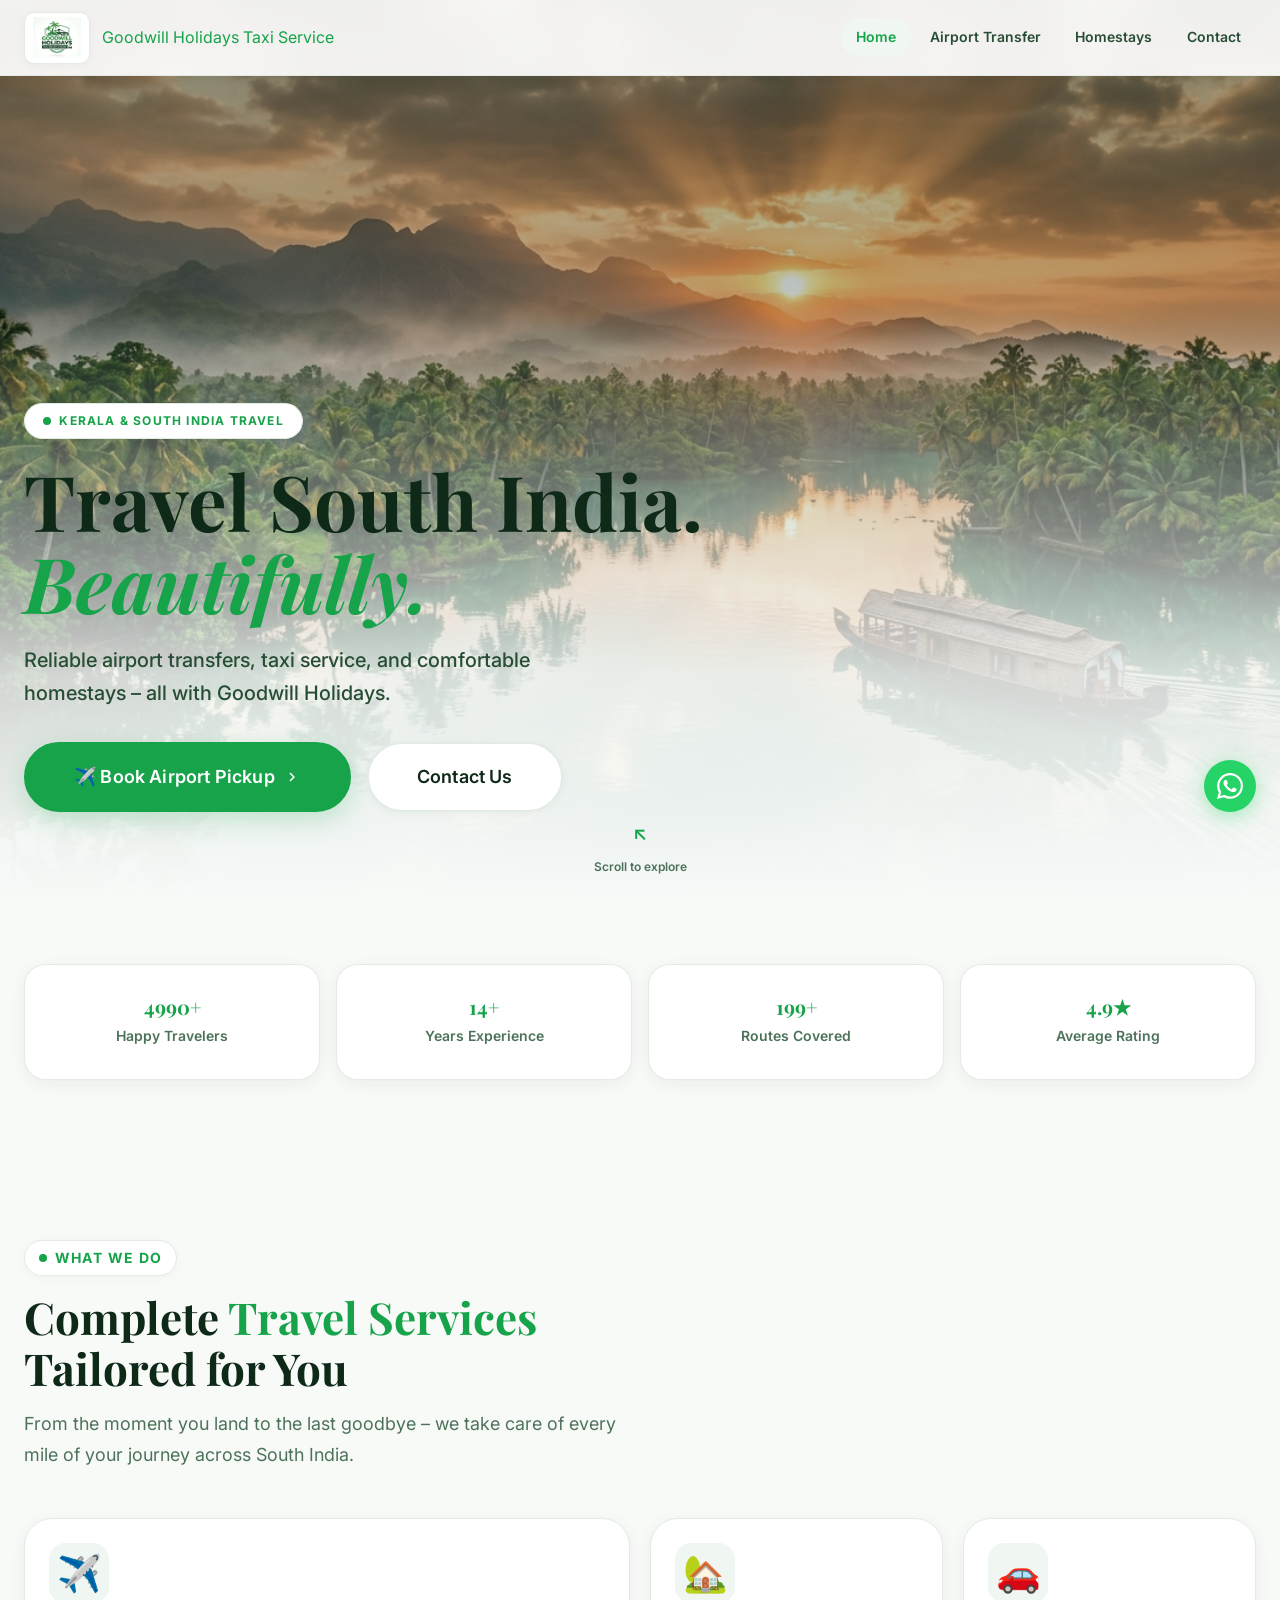
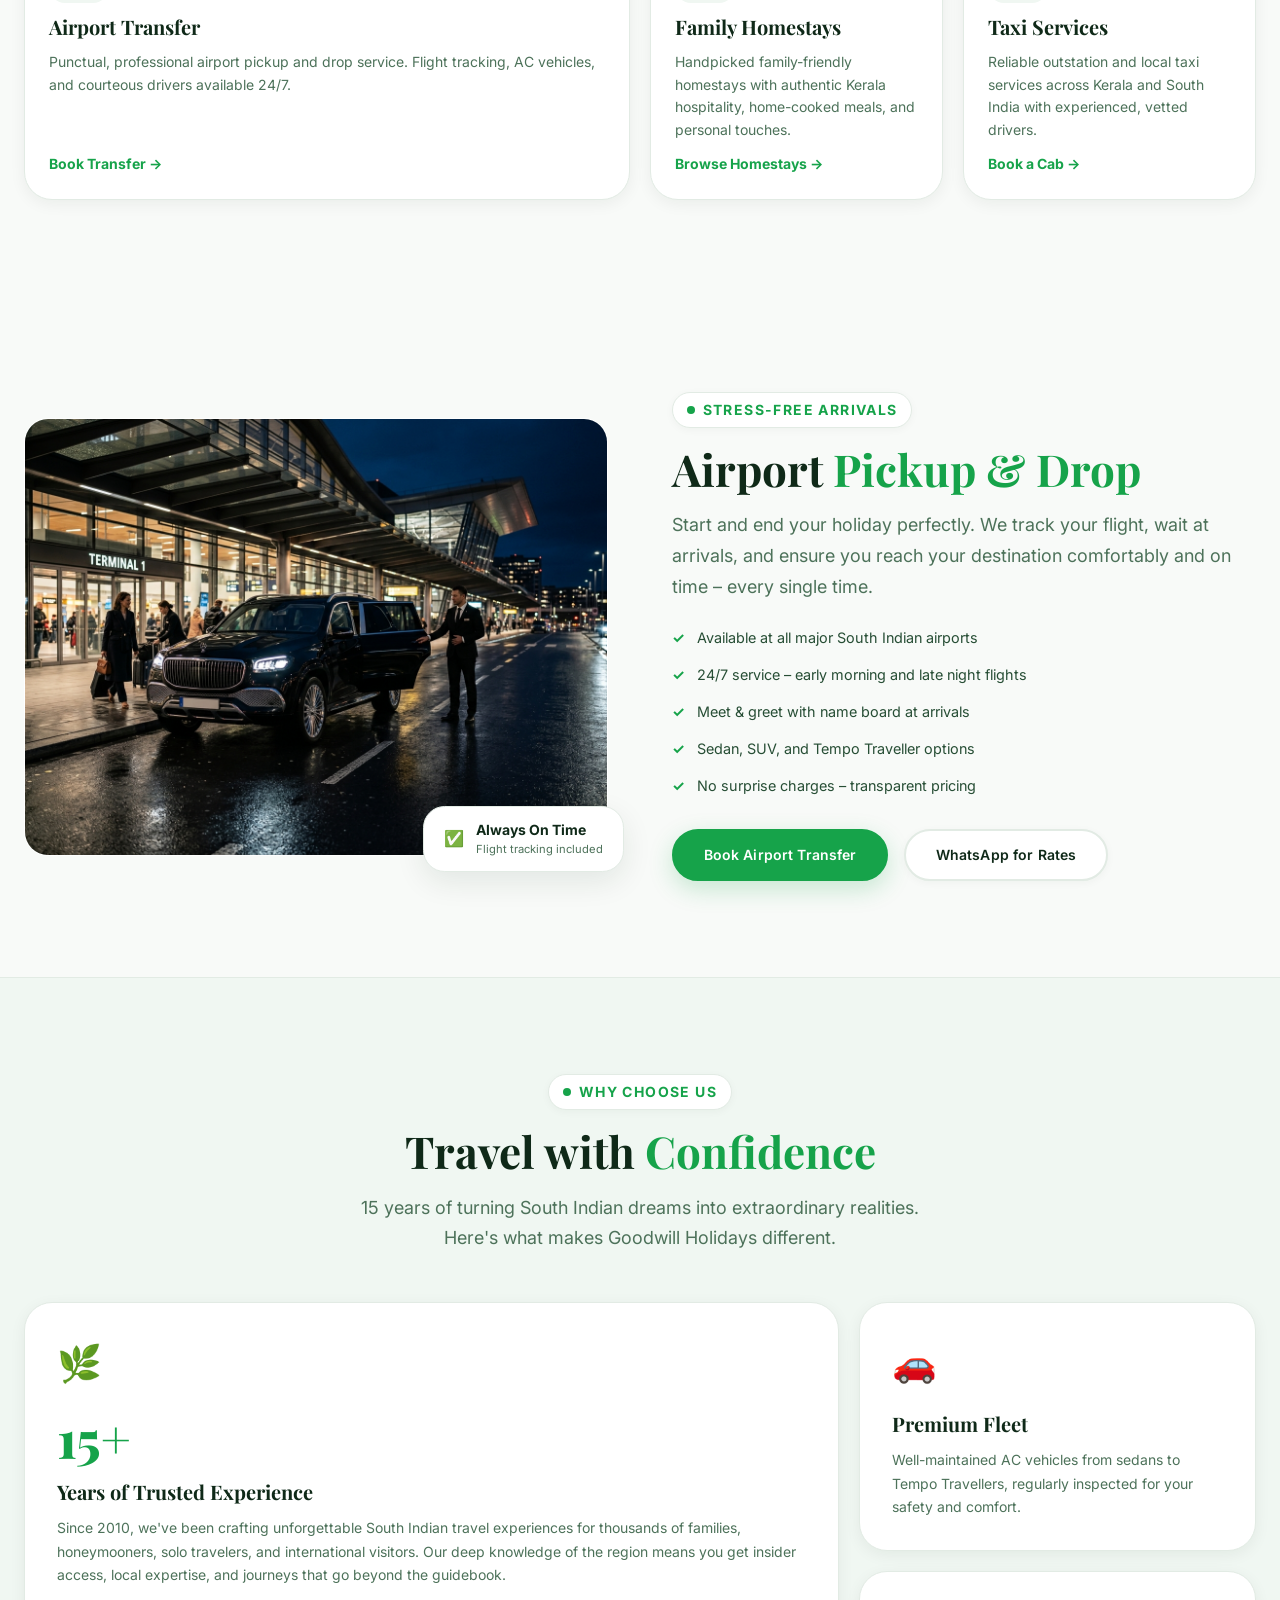
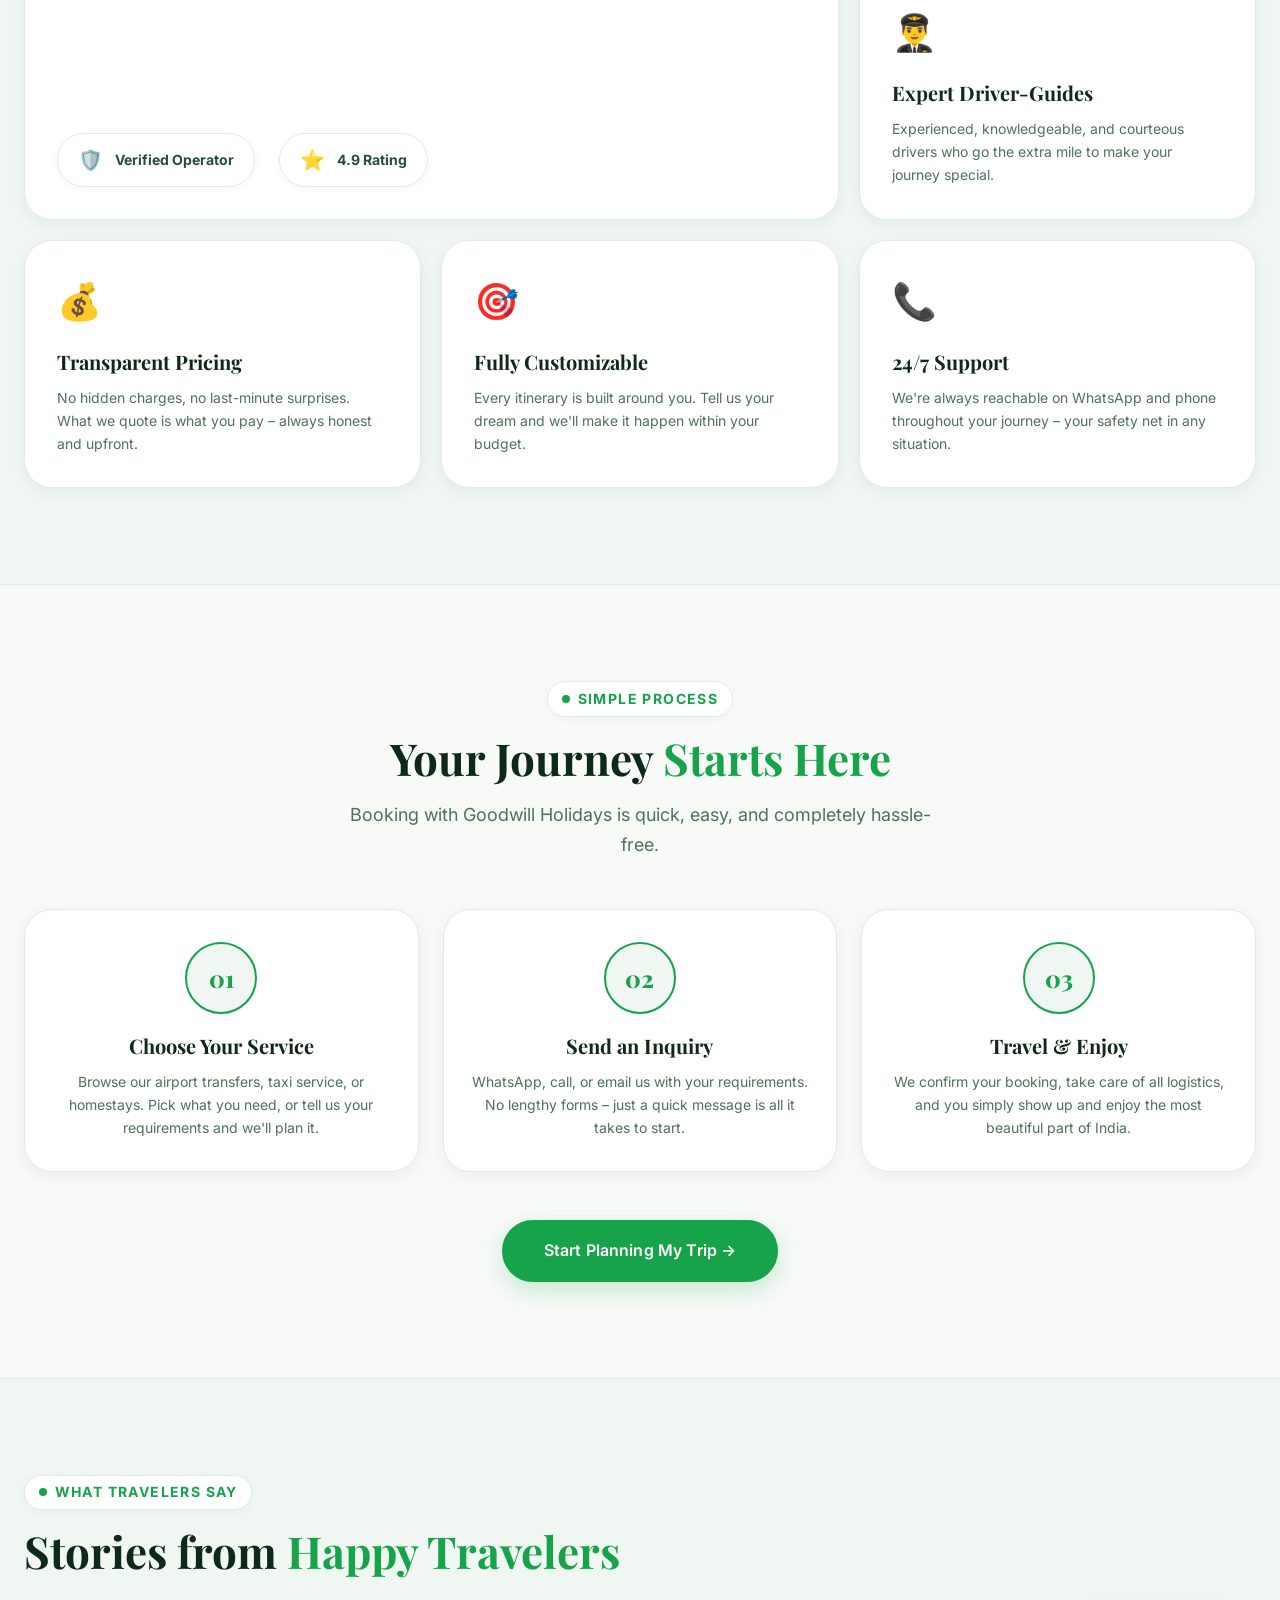
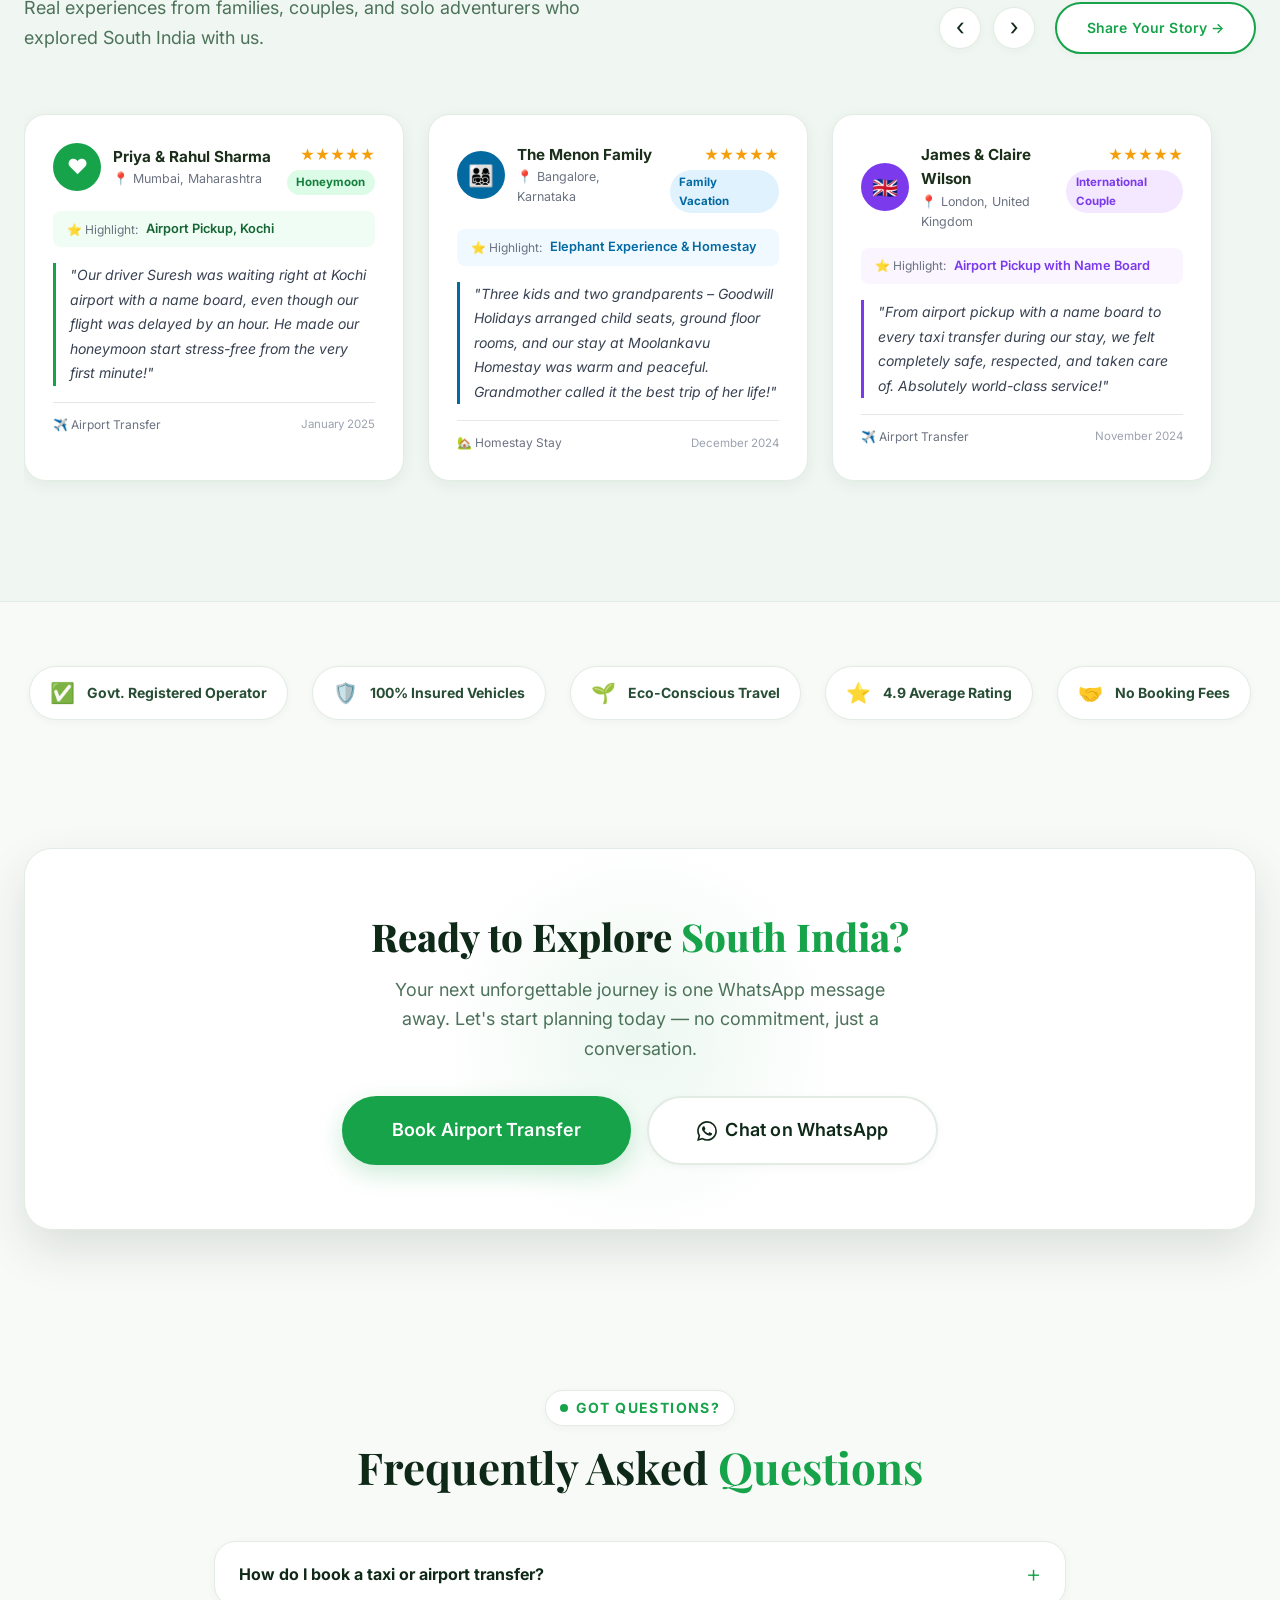
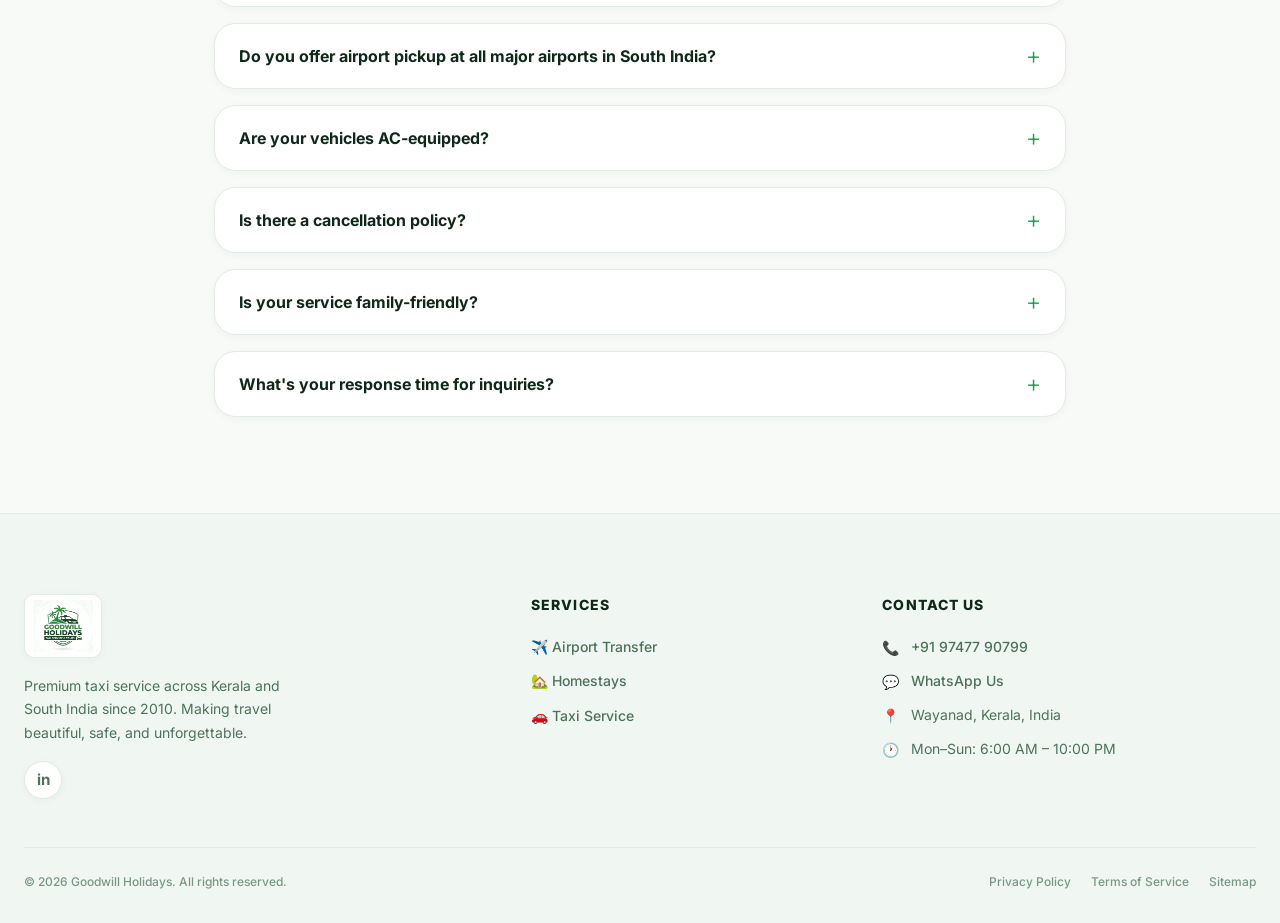
==== commit a77c99be: "second commit" ====
--- a/index.html
+++ b/index.html
@@ -810,10 +810,10 @@
                     <p class="footer__desc">Premium taxi service across Kerala and South India
                         since 2010. Making travel beautiful, safe, and unforgettable.</p>
                     <div class="footer__social" aria-label="Social media links">
-                        <a href="#" class="footer__social-link" aria-label="Facebook" rel="noopener noreferrer">f</a>
-                        <a href="#" class="footer__social-link" aria-label="Instagram" rel="noopener noreferrer">in</a>
-                        <a href="#" class="footer__social-link" aria-label="YouTube" rel="noopener noreferrer">▶</a>
-                        <a href="#" class="footer__social-link" aria-label="Twitter / X" rel="noopener noreferrer">X</a>
+                        <!-- <a href="#" class="footer__social-link" aria-label="Facebook" rel="noopener noreferrer">f</a> -->
+                        <a href="https://www.instagram.com/goodwill__holidays?igsi=ZDNlZDc0MzIxNw==" class="footer__social-link" aria-label="Instagram" rel="noopener noreferrer">in</a>
+                        <!-- <a href="#" class="footer__social-link" aria-label="YouTube" rel="noopener noreferrer">▶</a>
+                        <a href="#" class="footer__social-link" aria-label="Twitter / X" rel="noopener noreferrer">X</a> -->
                     </div>
                 </div>
 
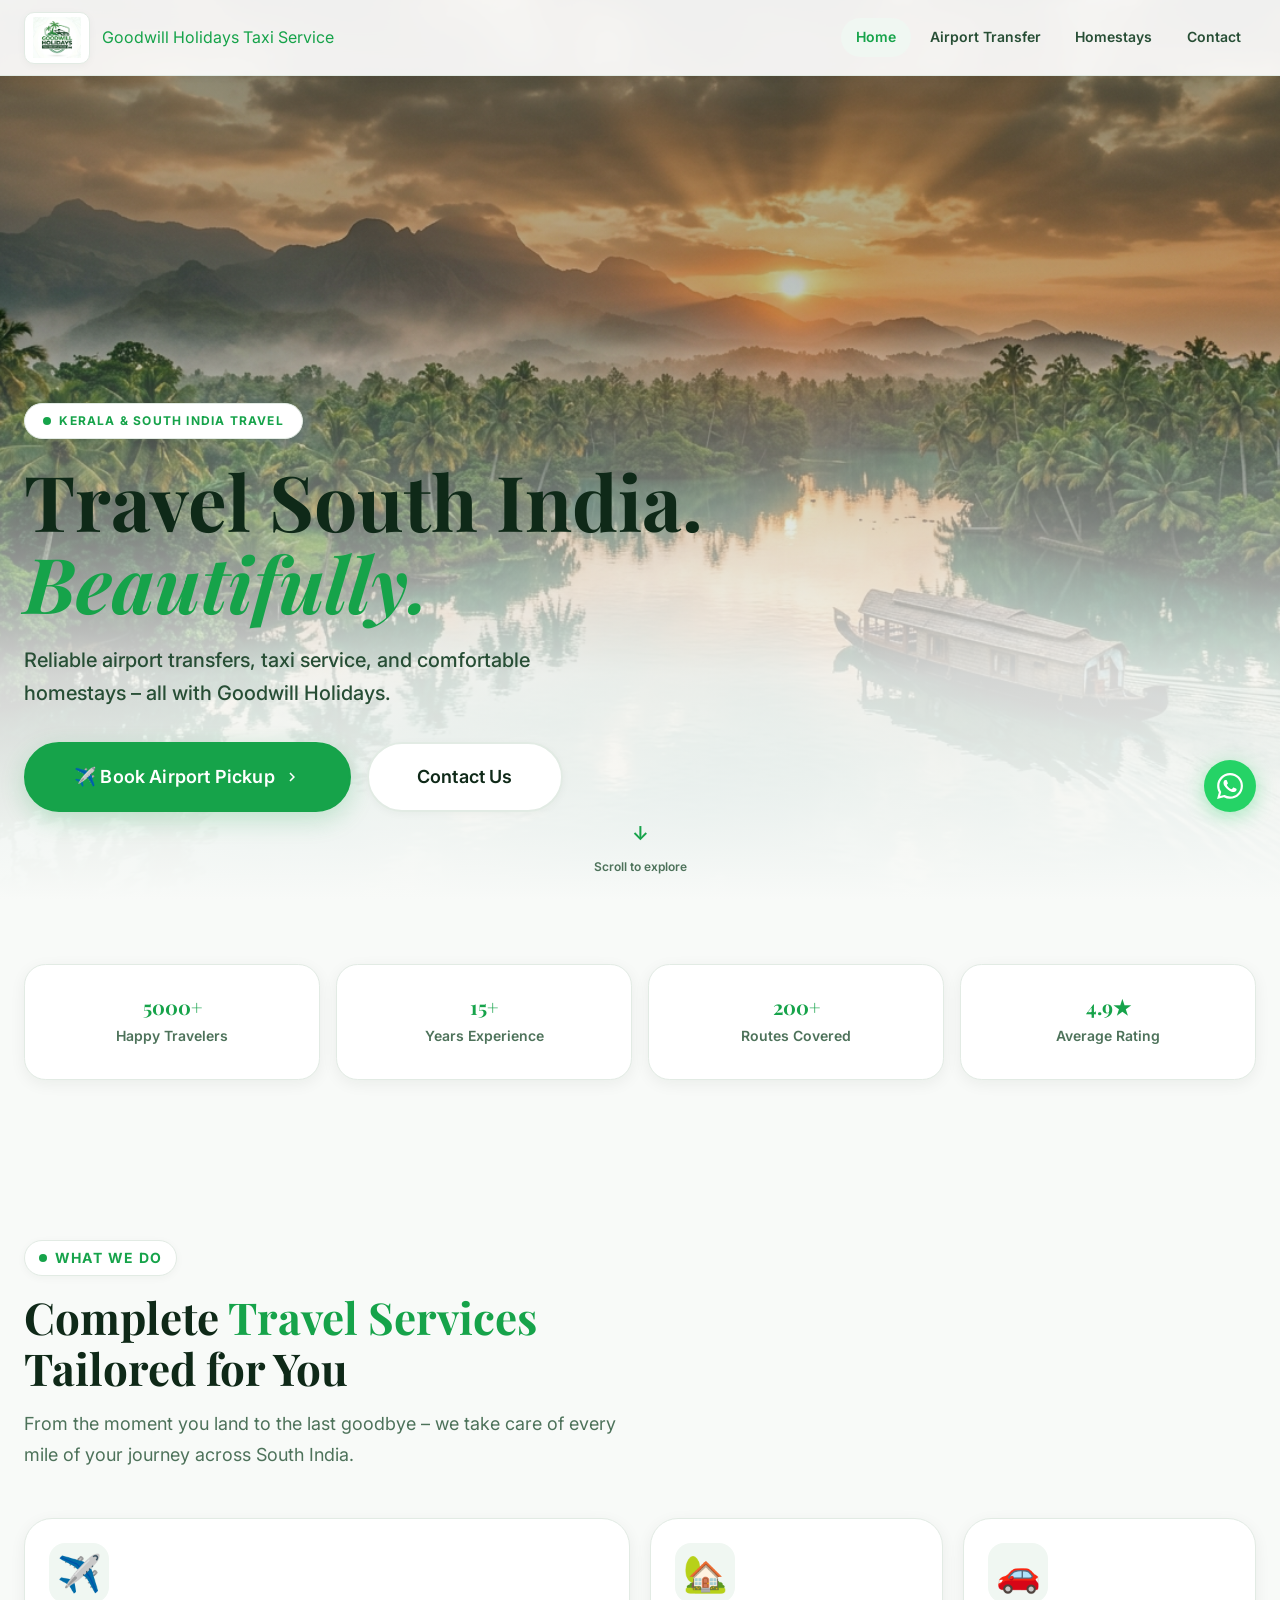
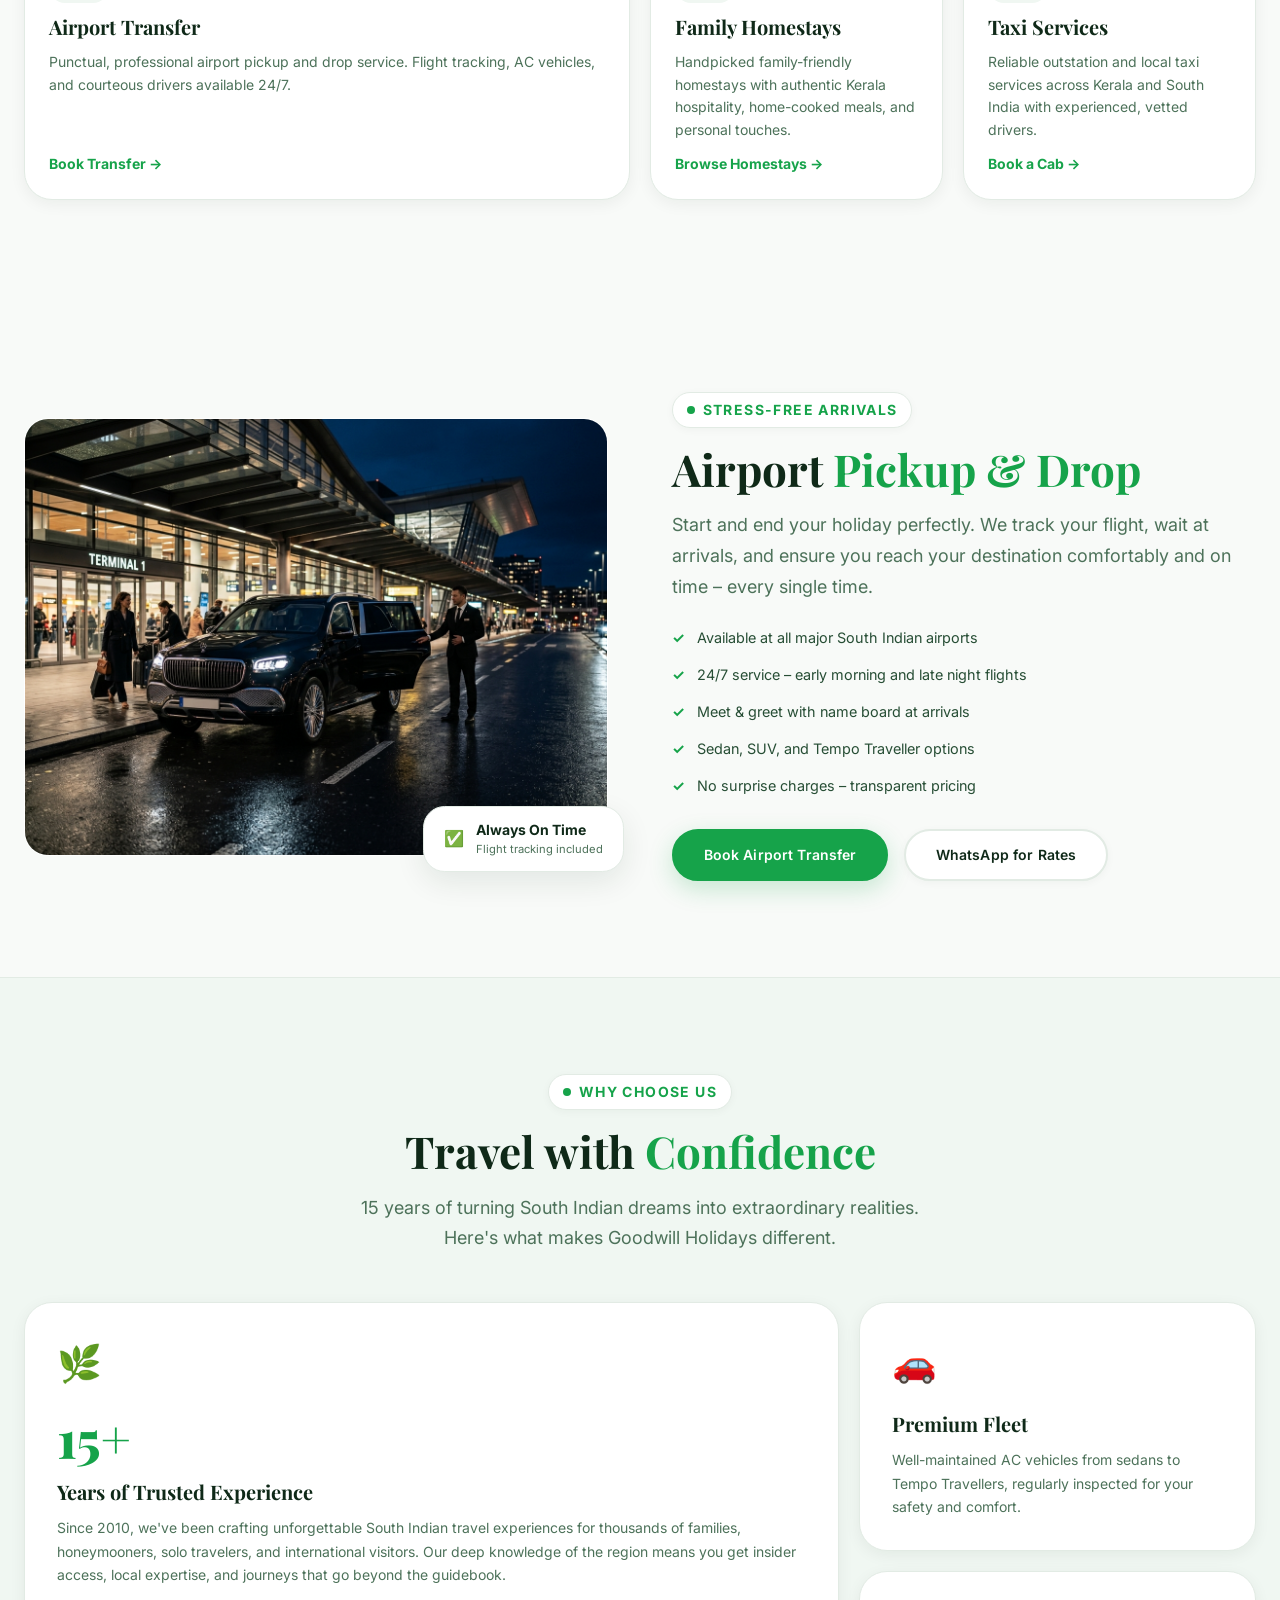
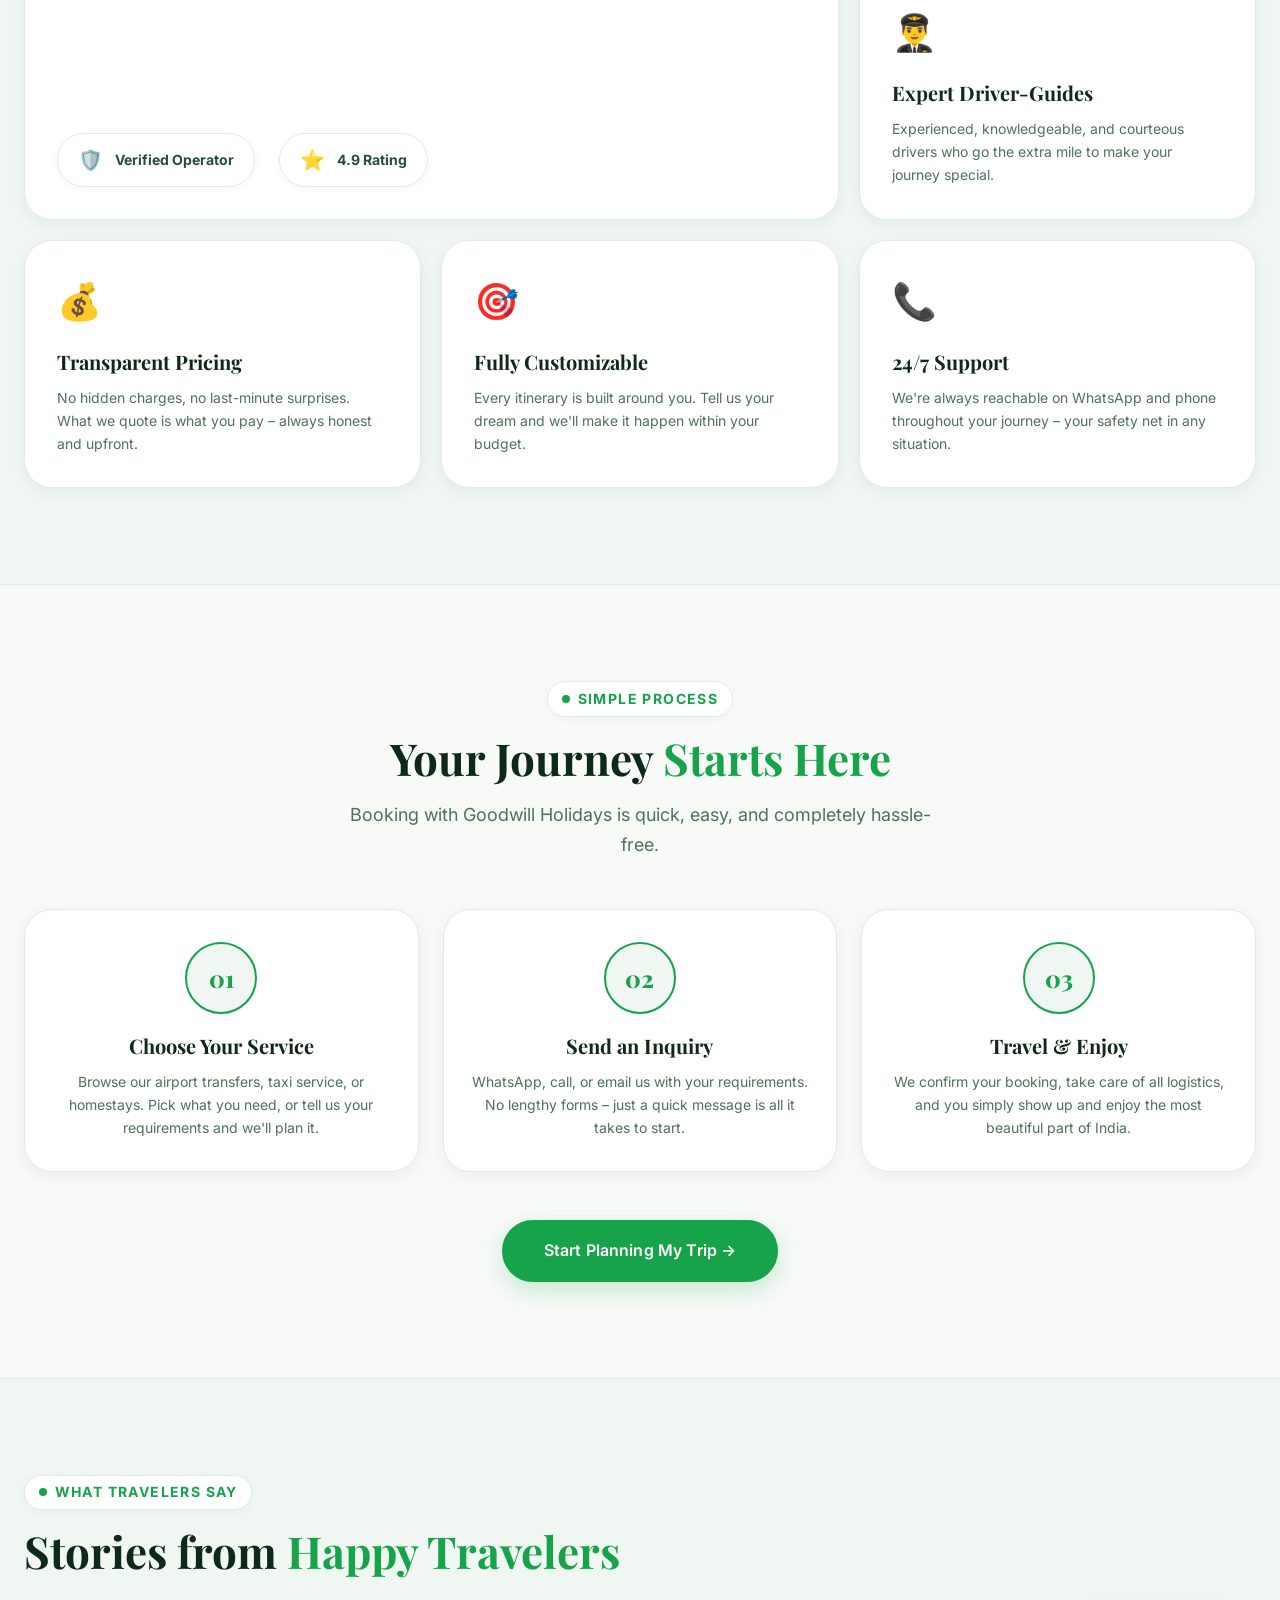
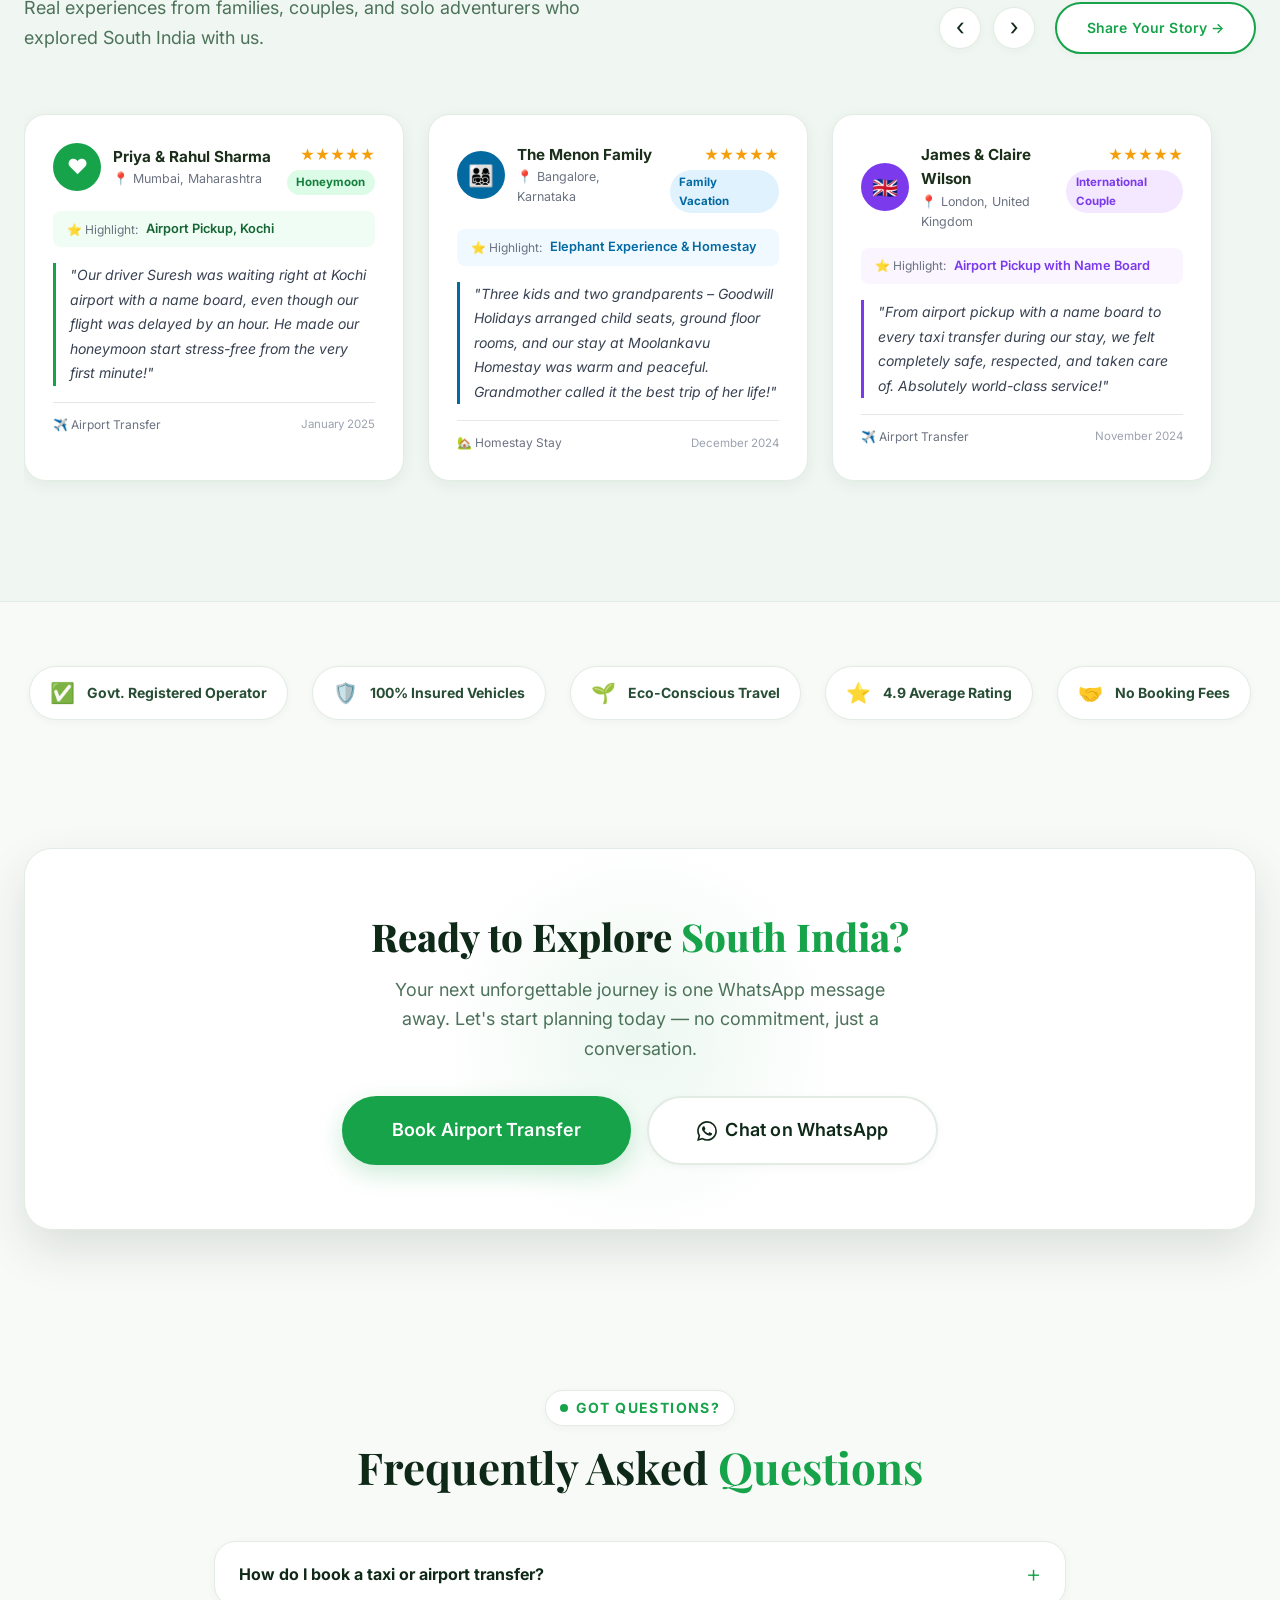
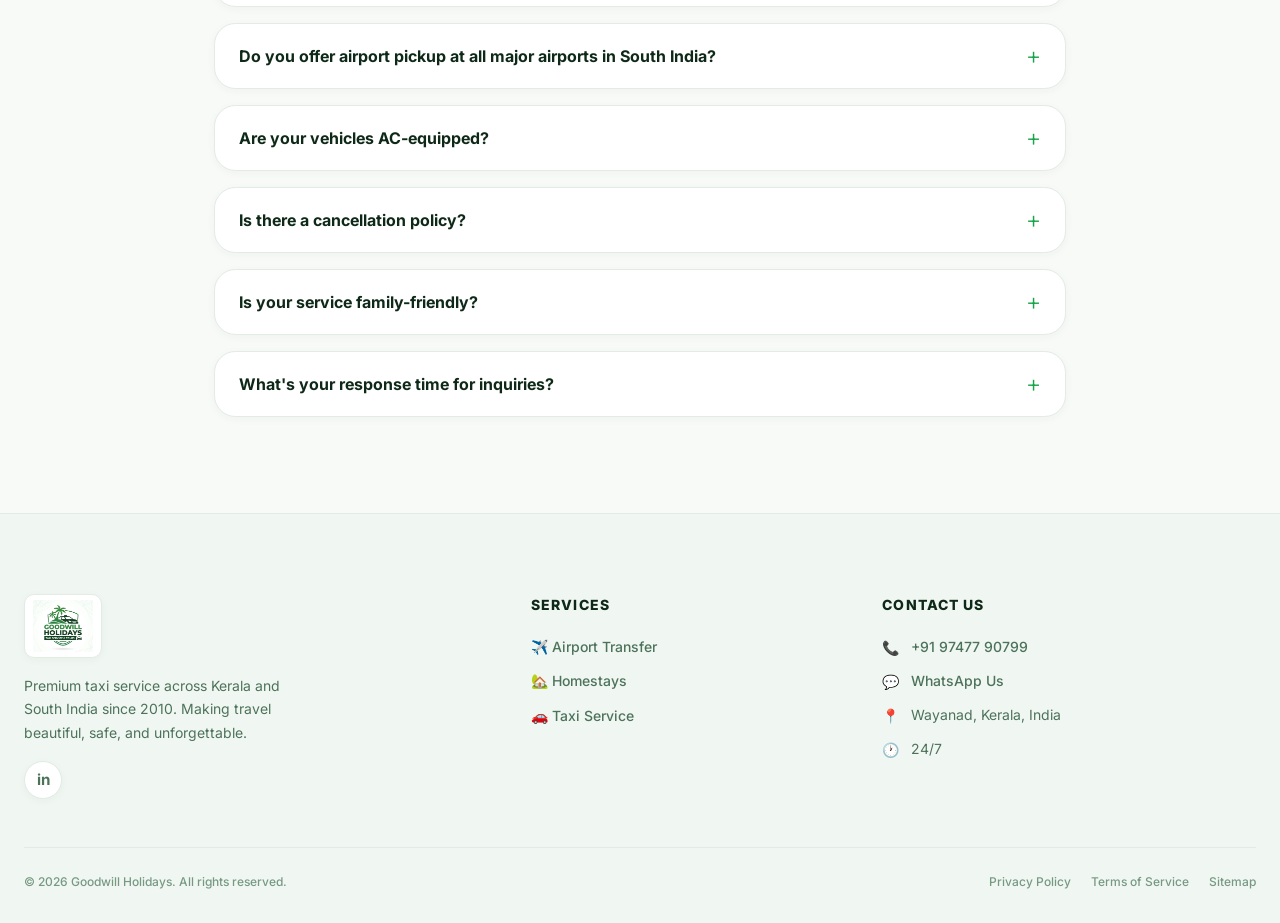
==== commit 1d080a9f: "third commit" ====
--- a/index.html
+++ b/index.html
@@ -214,7 +214,7 @@
             </div>
 
             <div class="hero__scroll-hint" aria-hidden="true">
-                <span>↖</span>
+                <span>↓</span>
                 Scroll to explore
             </div>
         </section>
@@ -853,7 +853,7 @@
                         </div>
                         <div class="footer__contact-item">
                             <span class="footer__contact-icon" aria-hidden="true">🕐</span>
-                            <span>Mon–Sun: 6:00 AM – 10:00 PM</span>
+                            <span>24/7</span>
                         </div>
                     </div>
                 </div>
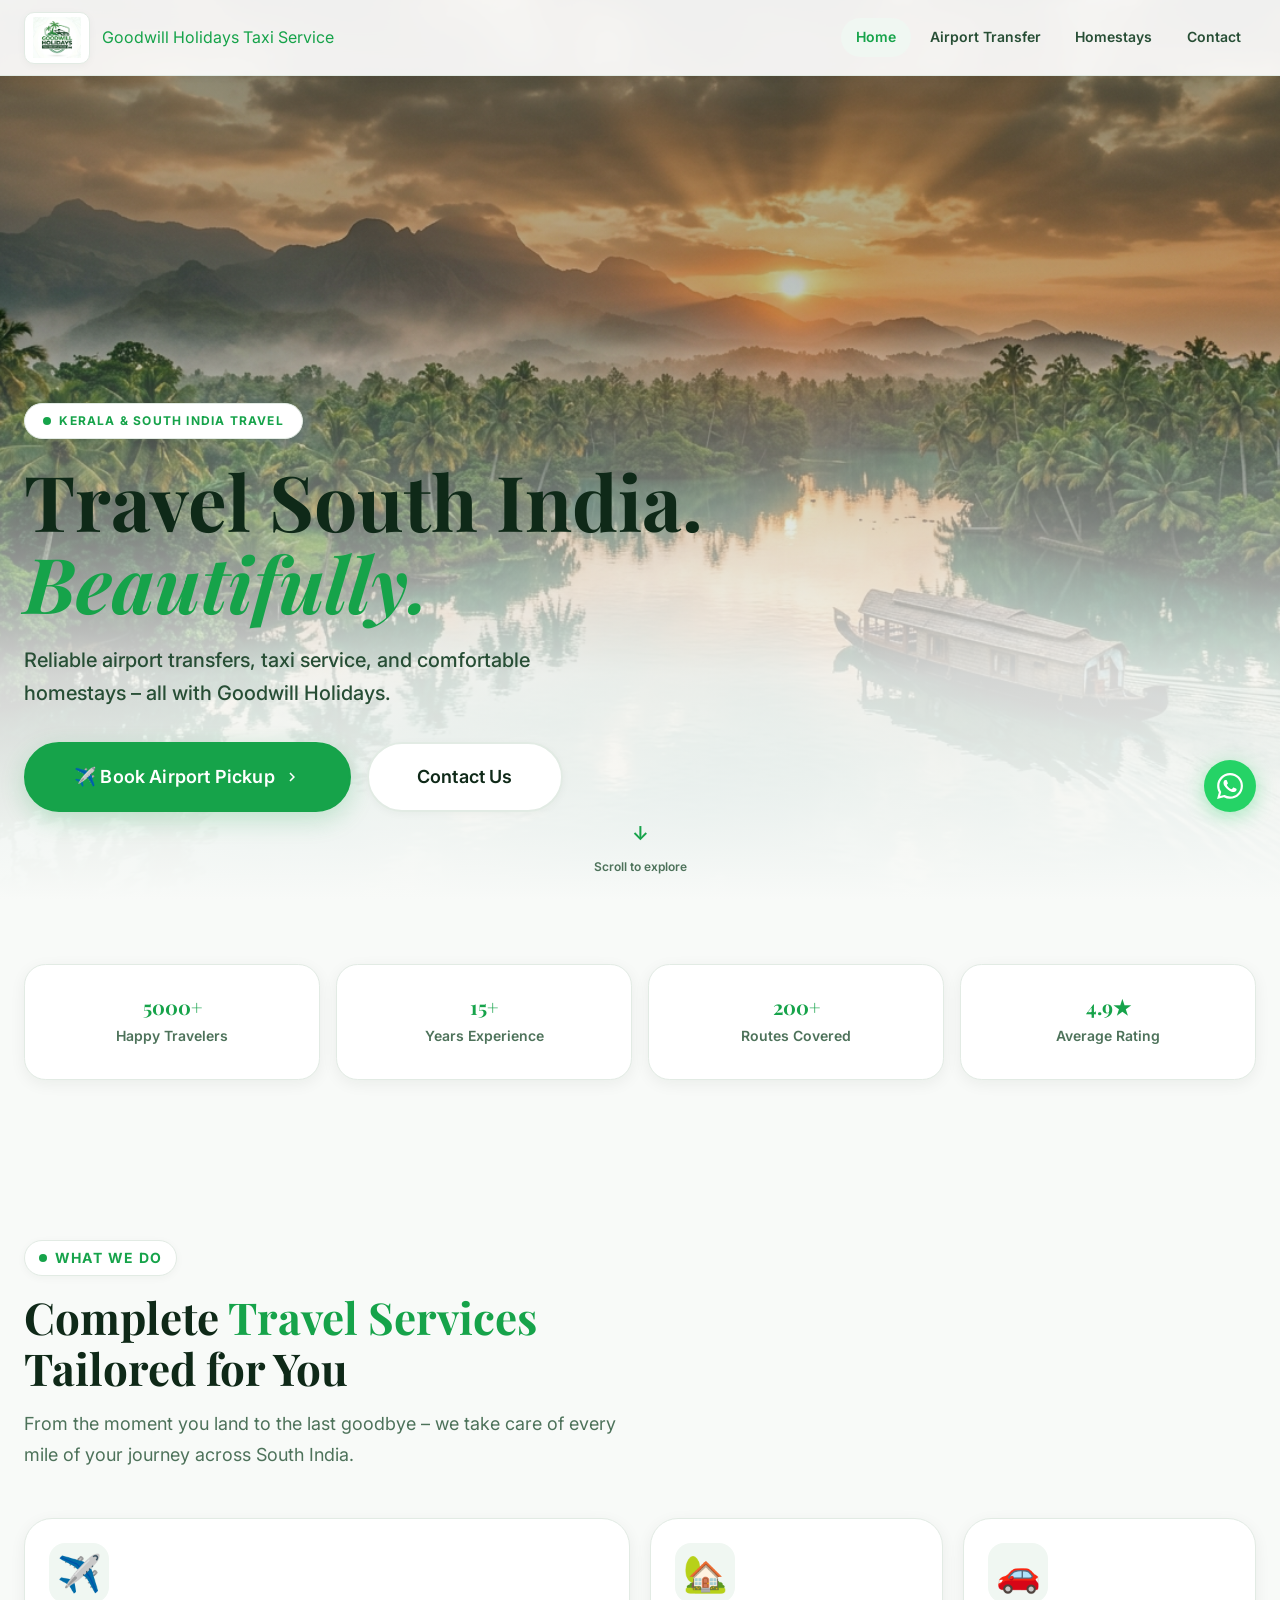
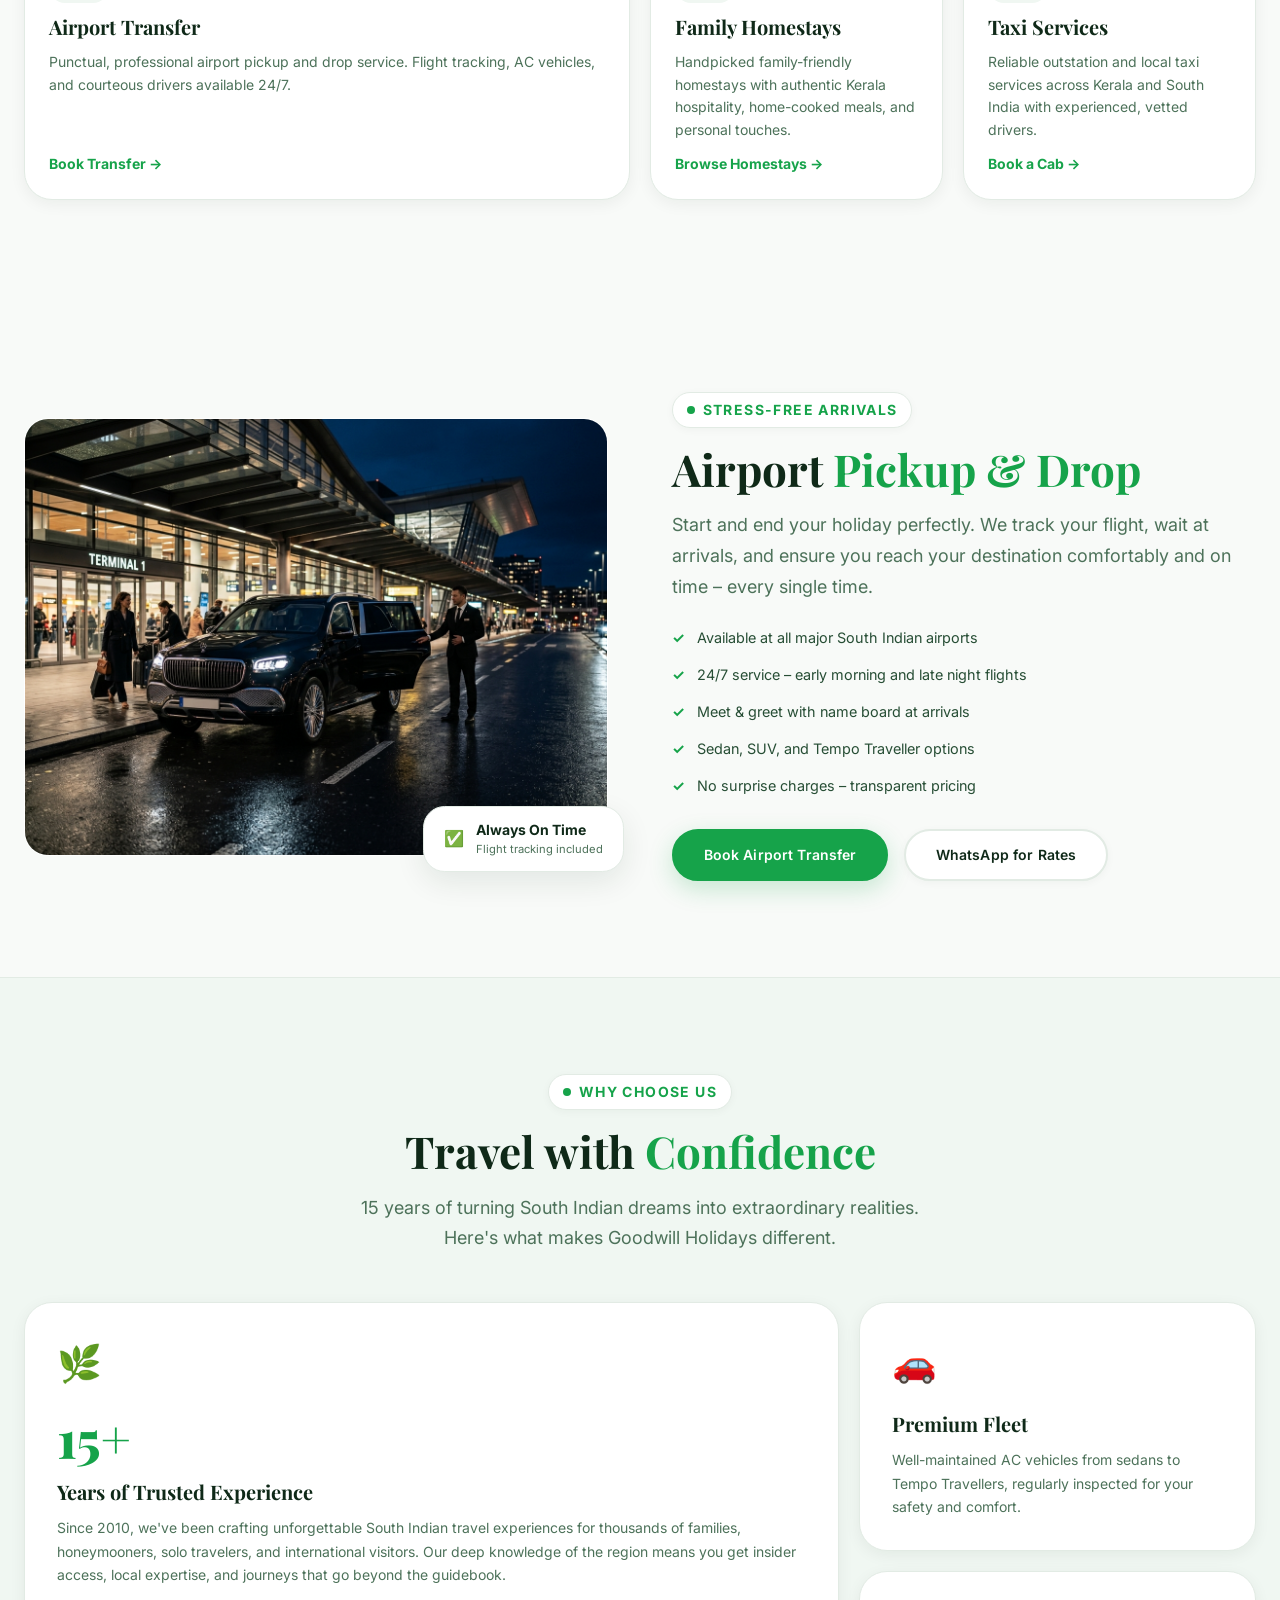
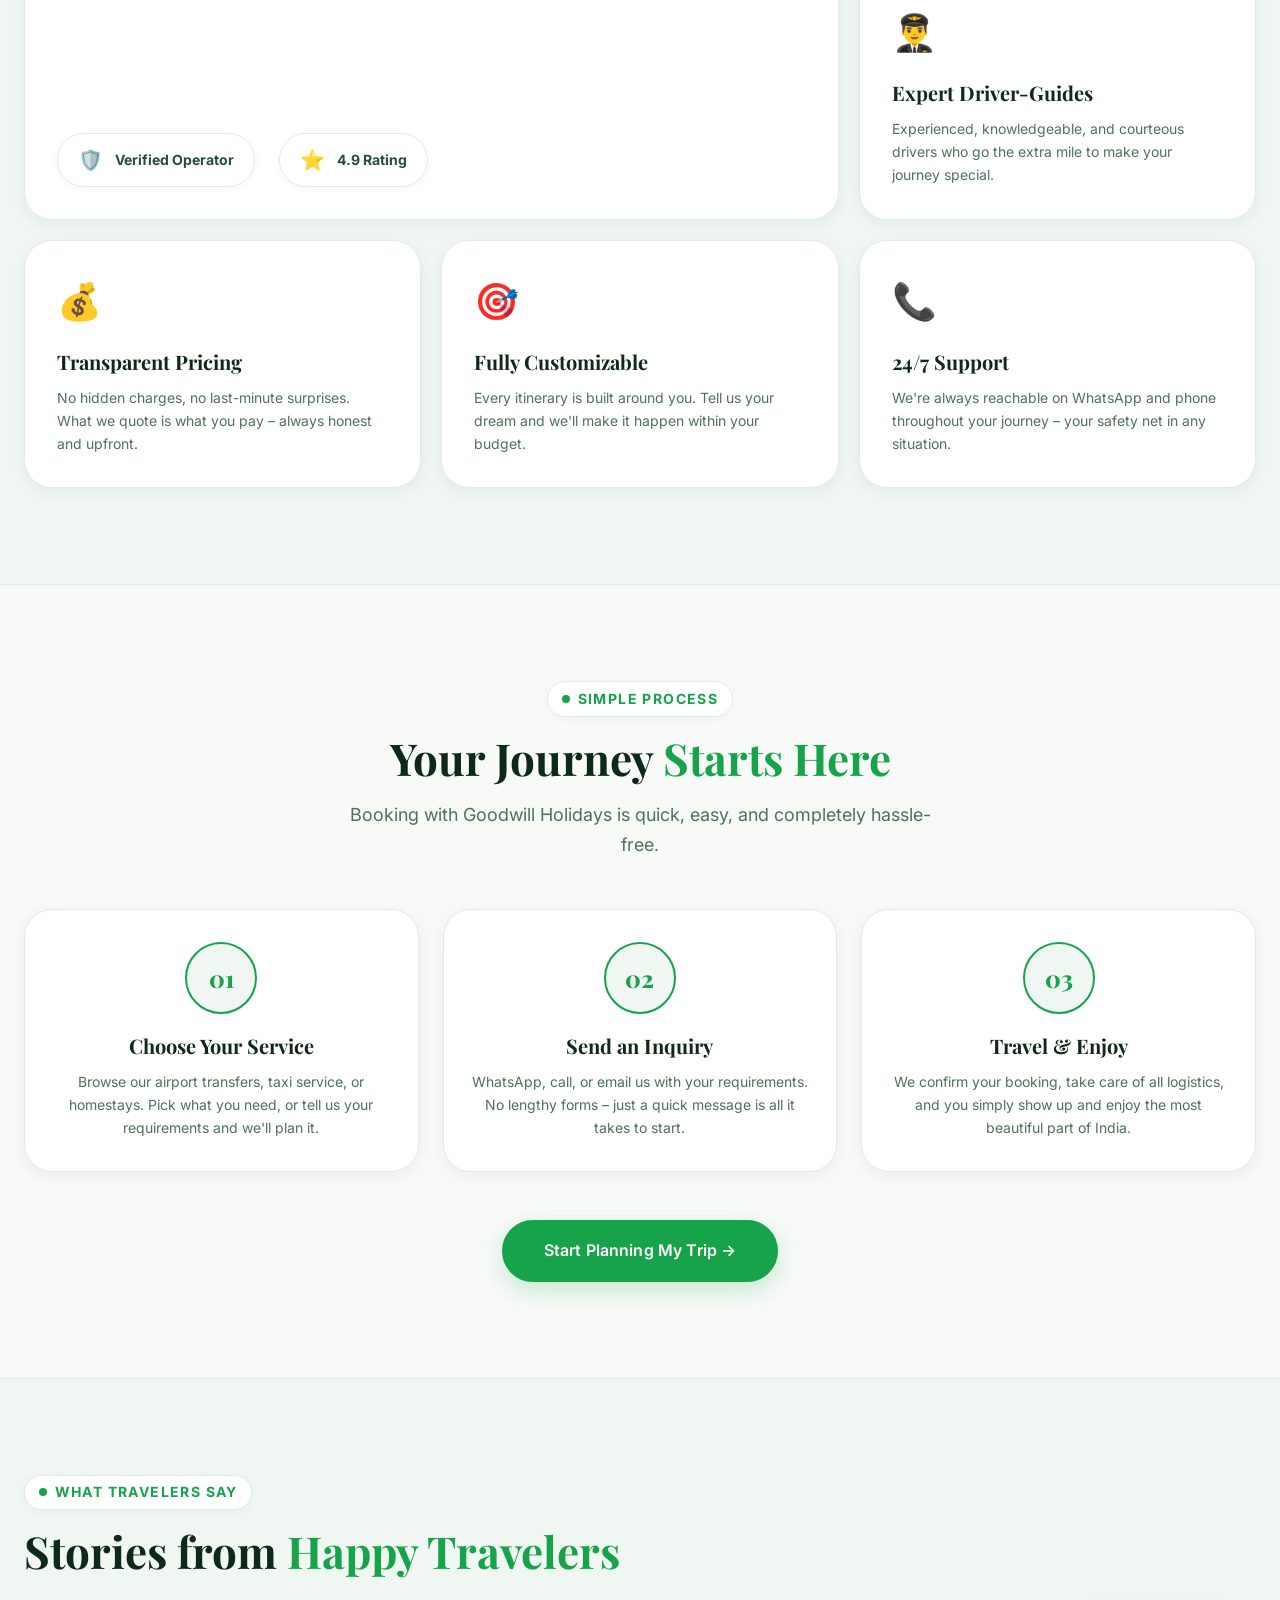
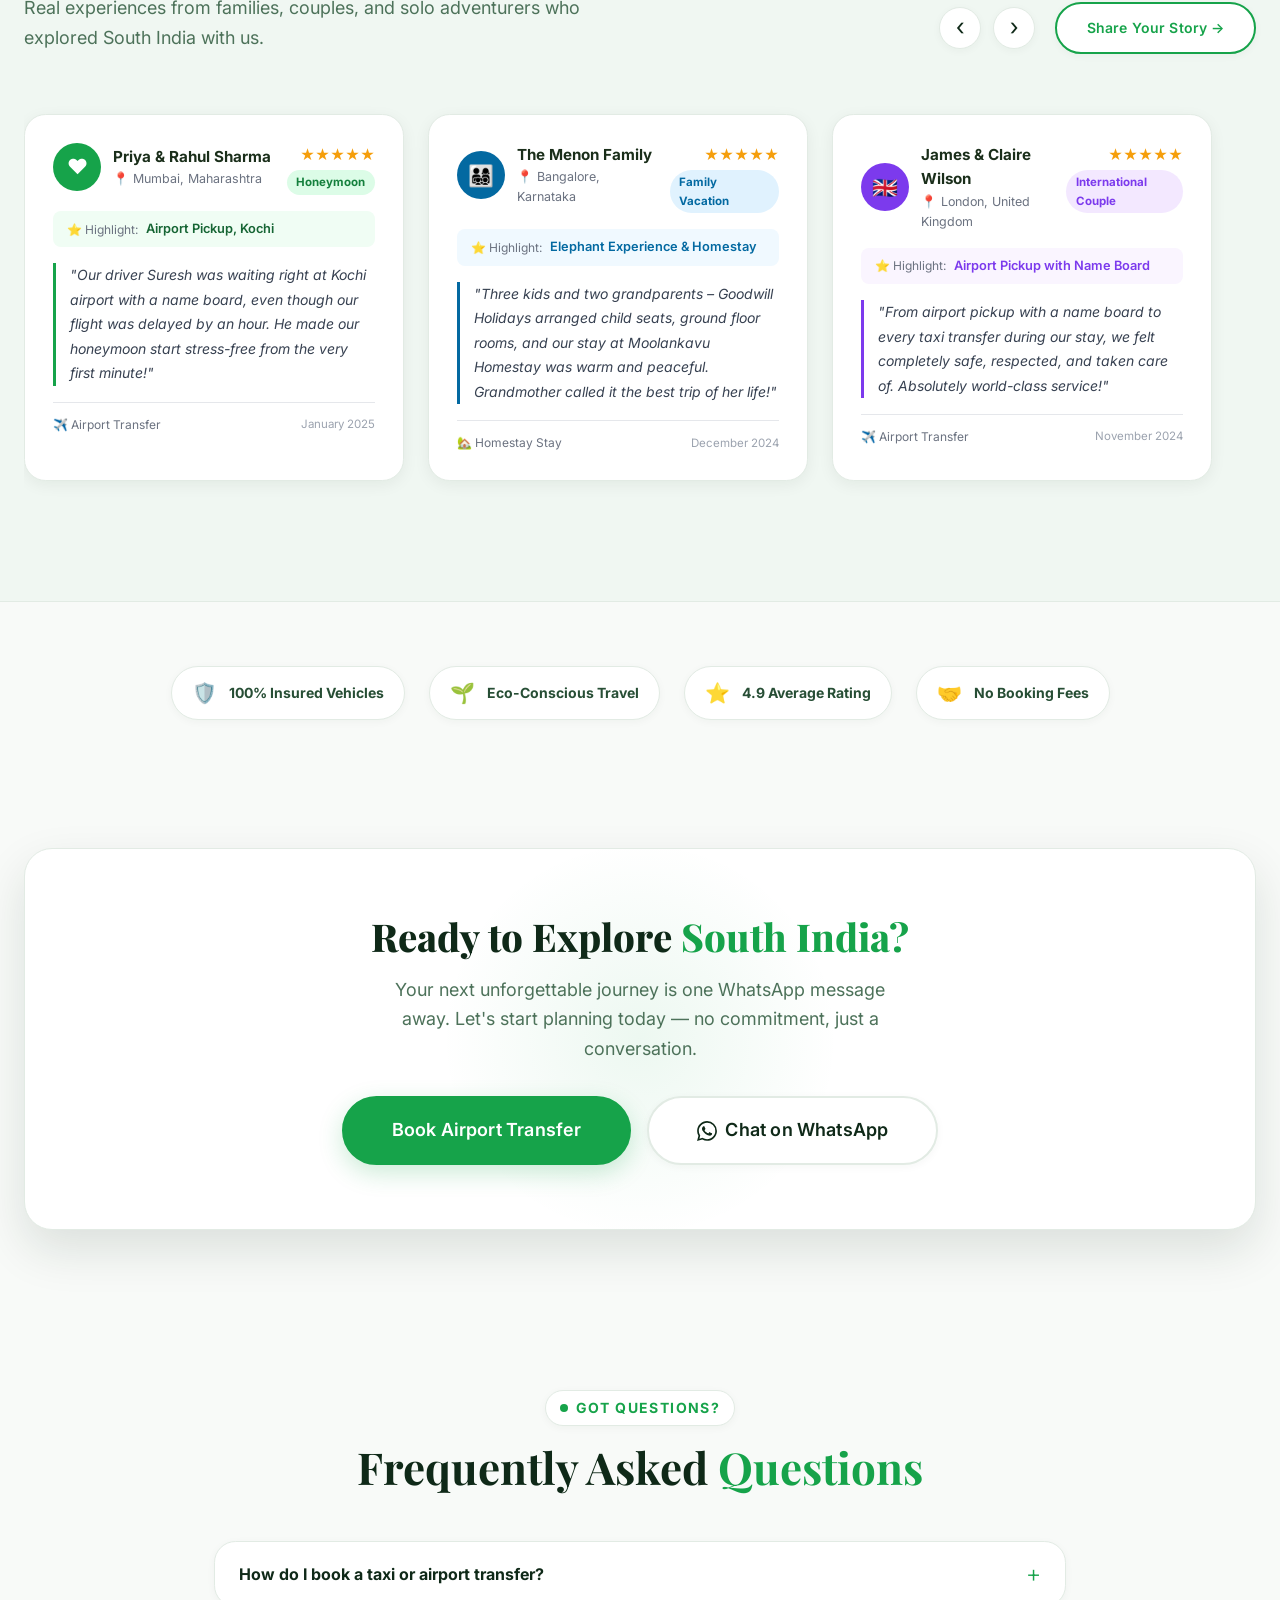
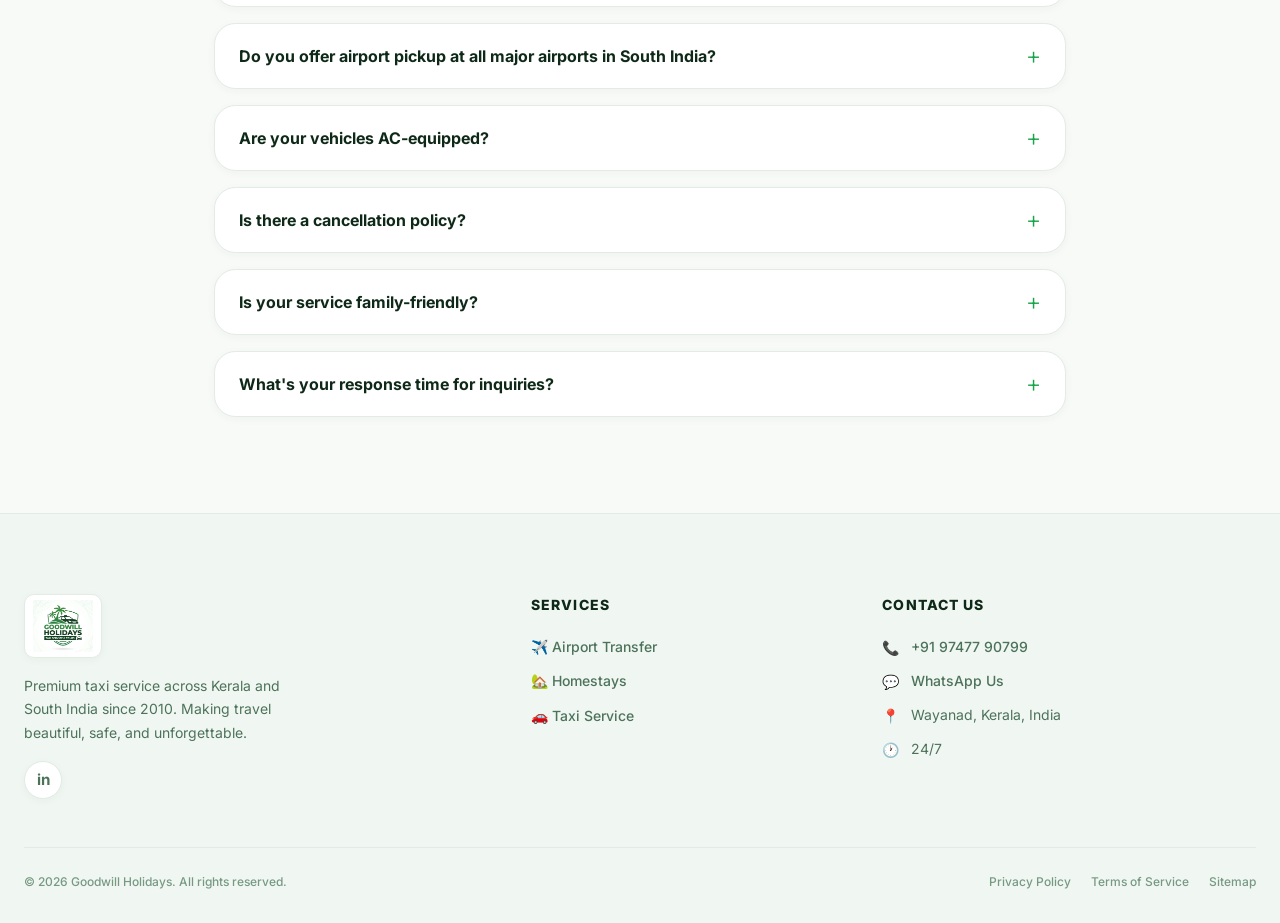
==== commit 7a6c705a: "index text replaced" ====
--- a/index.html
+++ b/index.html
@@ -735,10 +735,10 @@
             <section class="section section--tight" aria-label="Trust and credibility">
                 <div class="container">
                     <div class="trust-badges reveal">
-                        <div class="trust-badge">
+                        <!-- <div class="trust-badge">
                             <span class="trust-badge__icon" aria-hidden="true">✅</span>
                             <span class="trust-badge__text">Govt. Registered Operator</span>
-                        </div>
+                        </div> -->
                         <div class="trust-badge">
                             <span class="trust-badge__icon" aria-hidden="true">🛡️</span>
                             <span class="trust-badge__text">100% Insured Vehicles</span>
--- a/css/responsive.css
+++ b/css/responsive.css
@@ -443,6 +443,45 @@
     .whatsapp-float {
         display: none !important;
     }
+
+    /* Mobile Lightbox */
+    .lightbox-close {
+        top: 1rem;
+        right: 1rem;
+        width: 40px;
+        height: 40px;
+        font-size: 1.25rem;
+        background: rgba(0, 0, 0, 0.7);
+        z-index: 10;
+    }
+
+    .lightbox-prev {
+        left: 0.5rem;
+        width: 40px;
+        height: 40px;
+        font-size: 1.5rem;
+        background: rgba(0, 0, 0, 0.6);
+    }
+
+    .lightbox-next {
+        right: 0.5rem;
+        width: 40px;
+        height: 40px;
+        font-size: 1.5rem;
+        background: rgba(0, 0, 0, 0.6);
+    }
+
+    .lightbox-img {
+        max-width: 94vw;
+        max-height: 75vh;
+    }
+
+    .lightbox-counter {
+        background: rgba(0, 0, 0, 0.7);
+        padding: 4px 12px;
+        border-radius: 999px;
+        font-size: 0.8rem;
+    }
 }
 
 /* ─── EXTRA SMALL: <= 480px (375px, 425px) ─────────────────────── */
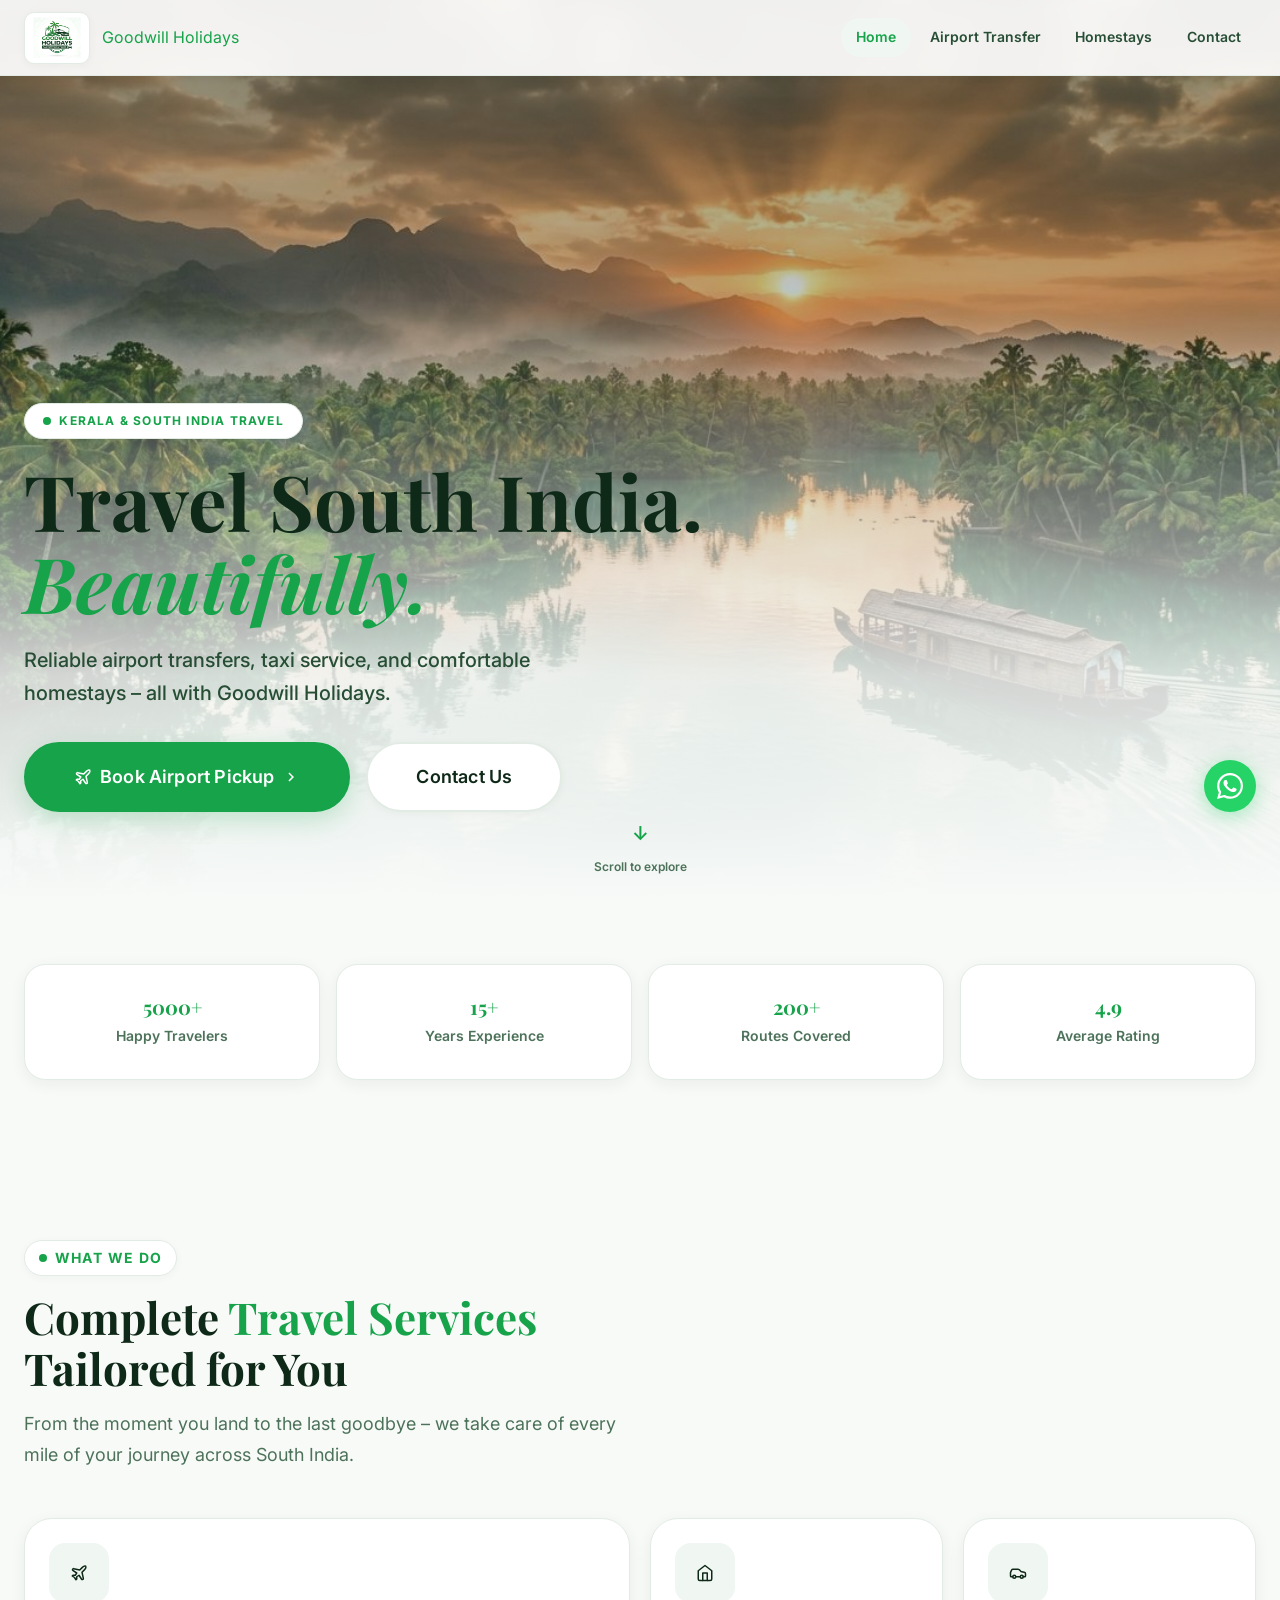
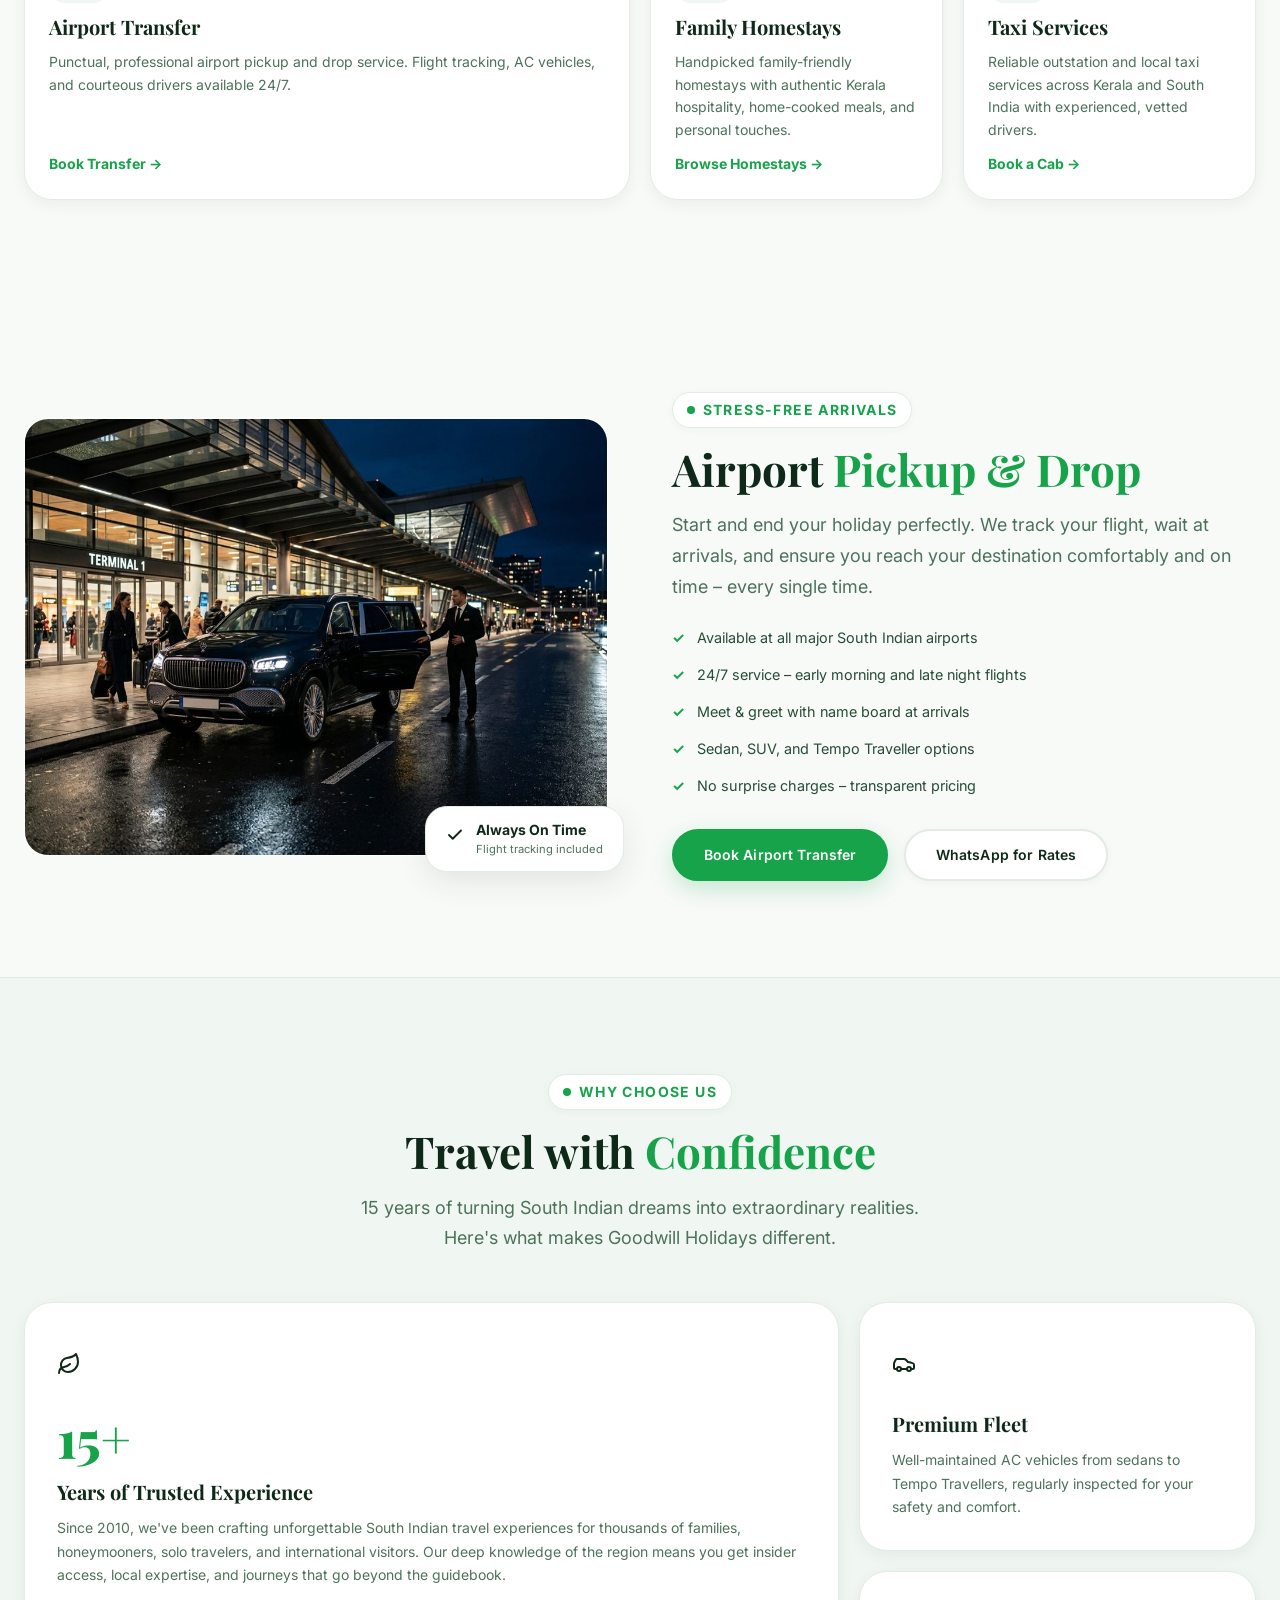
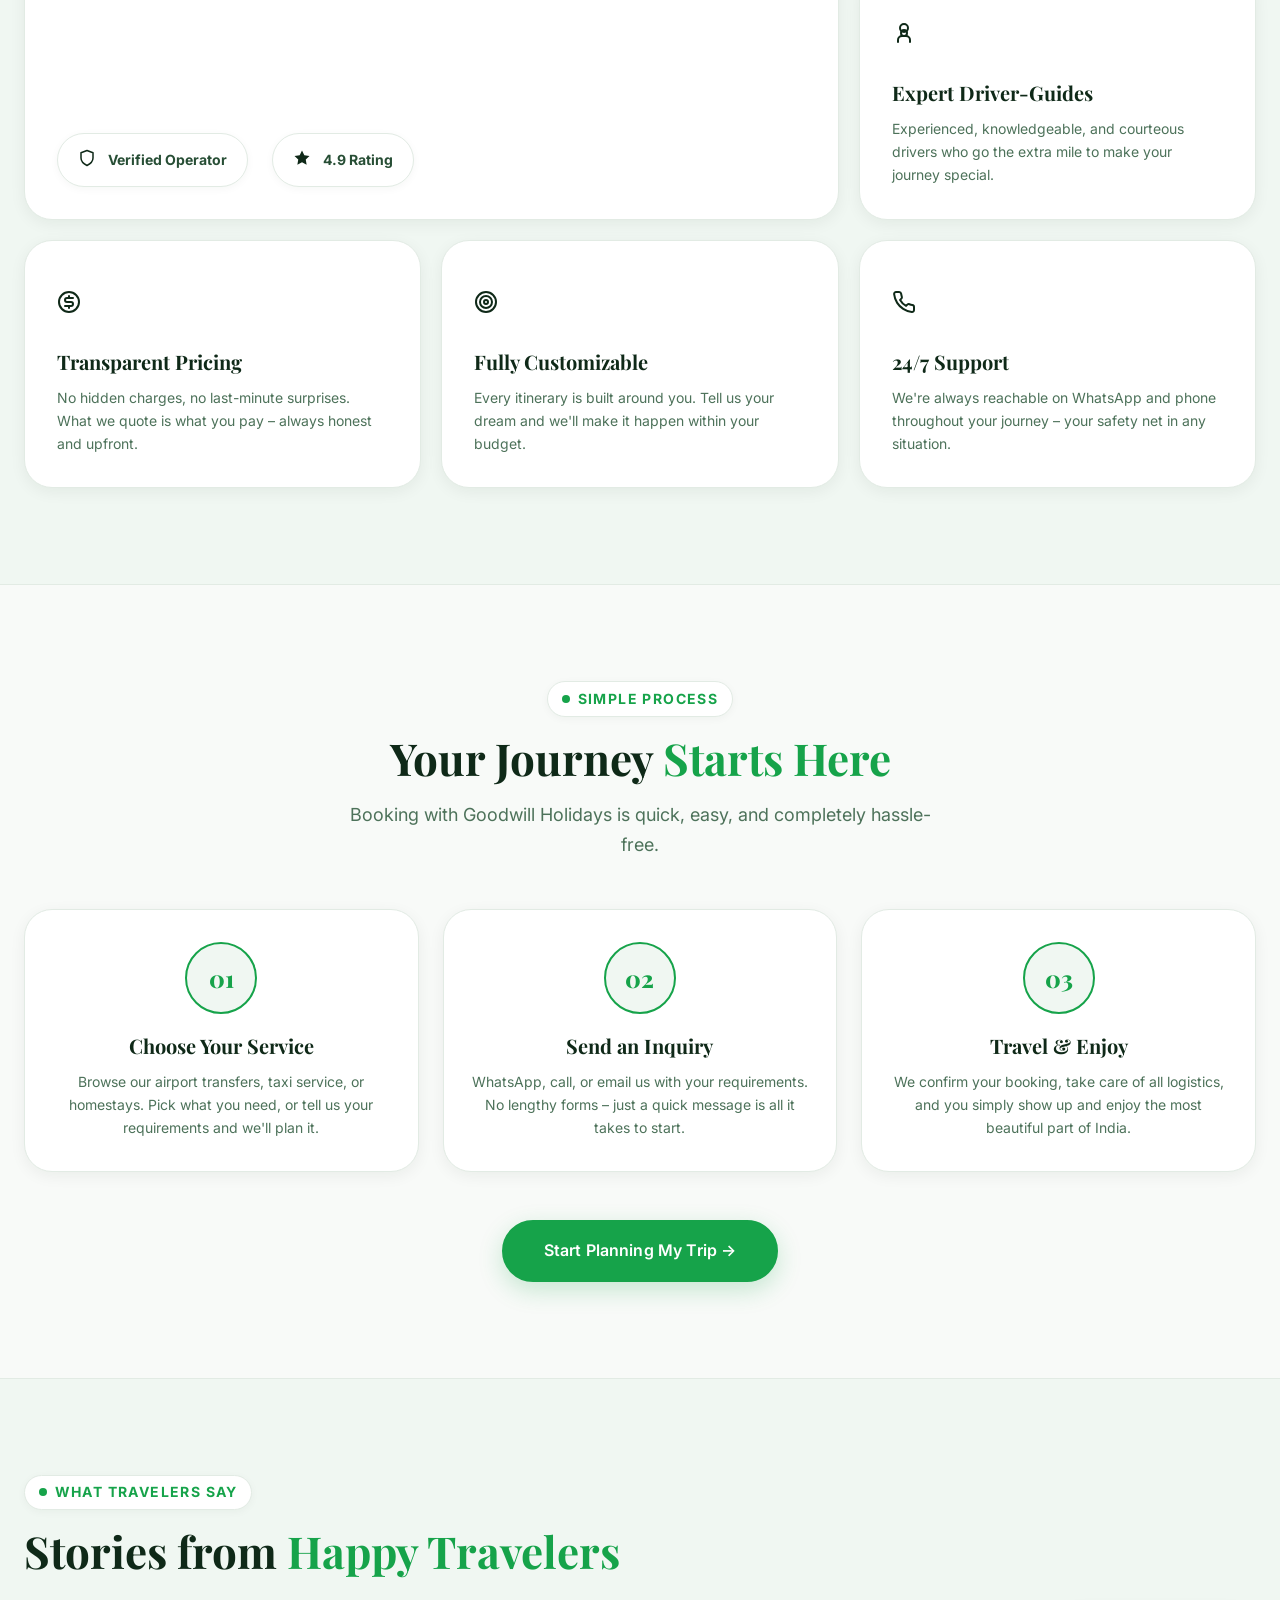
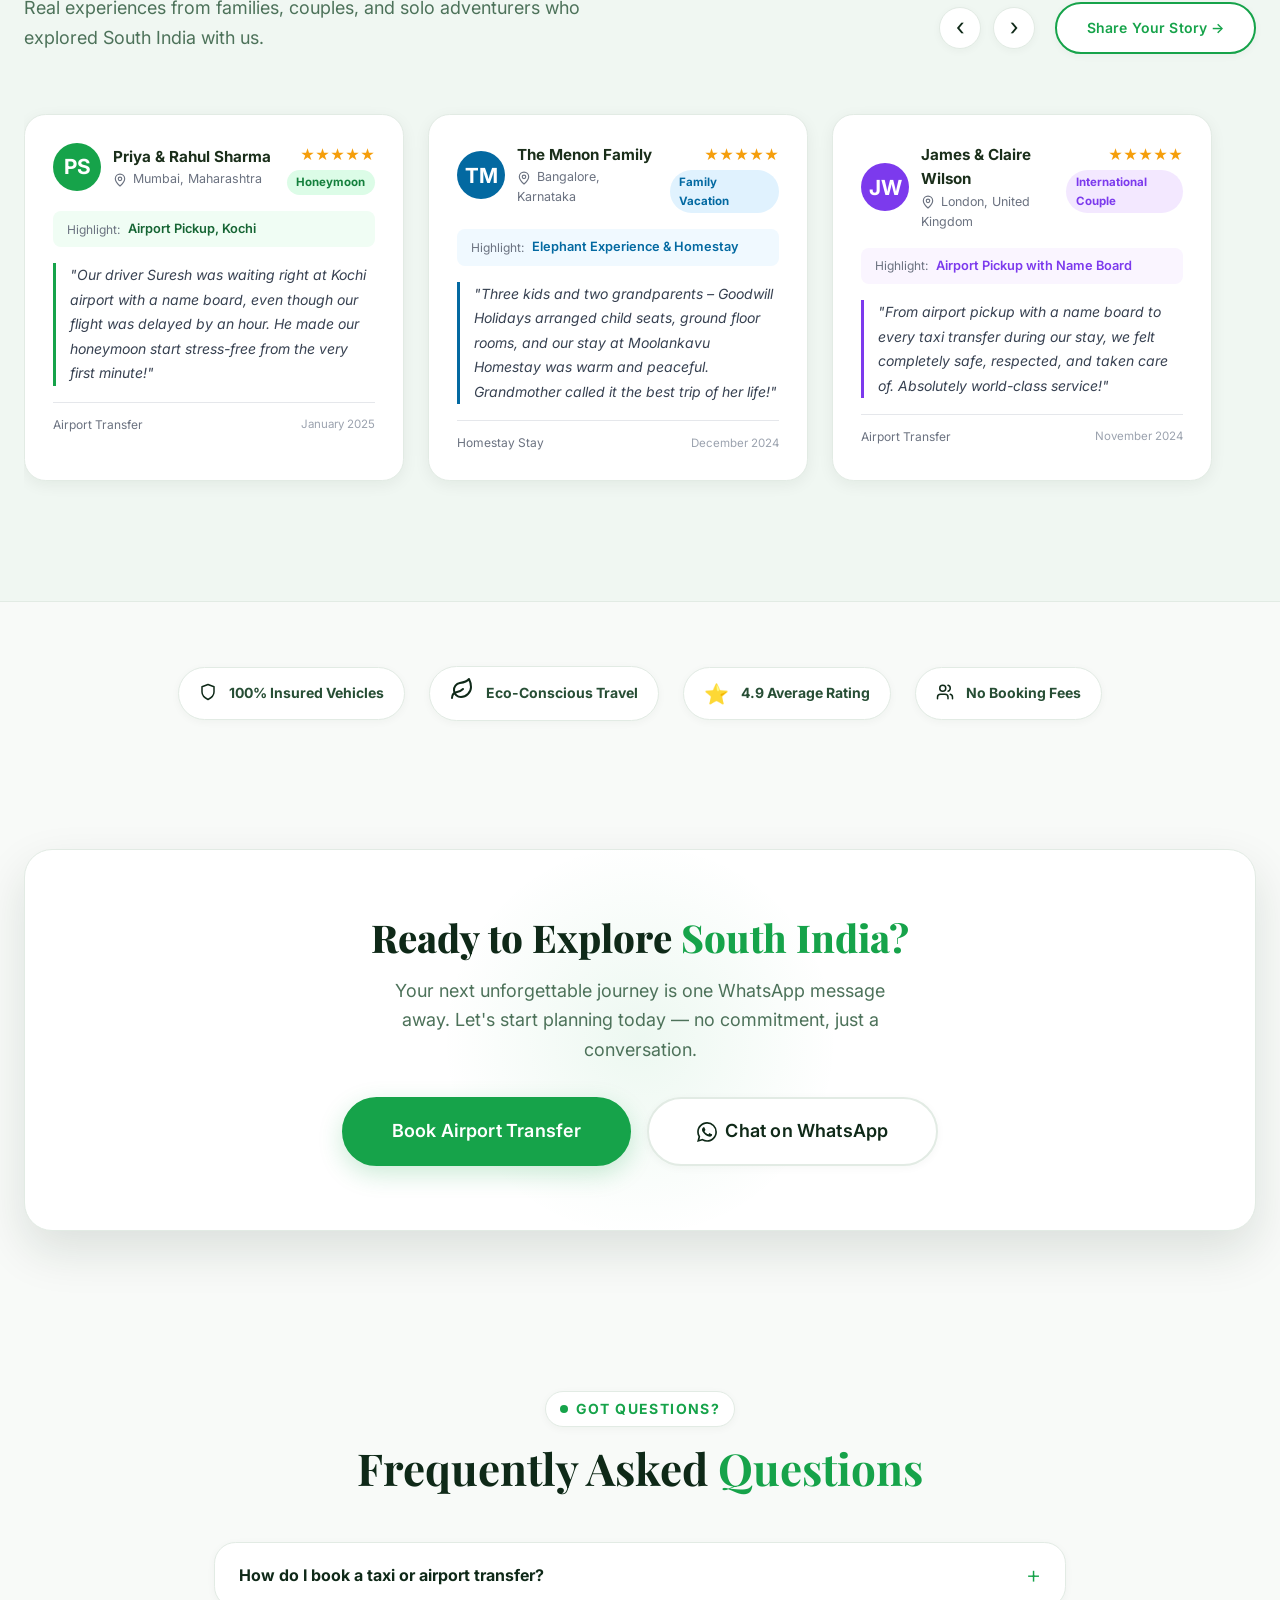
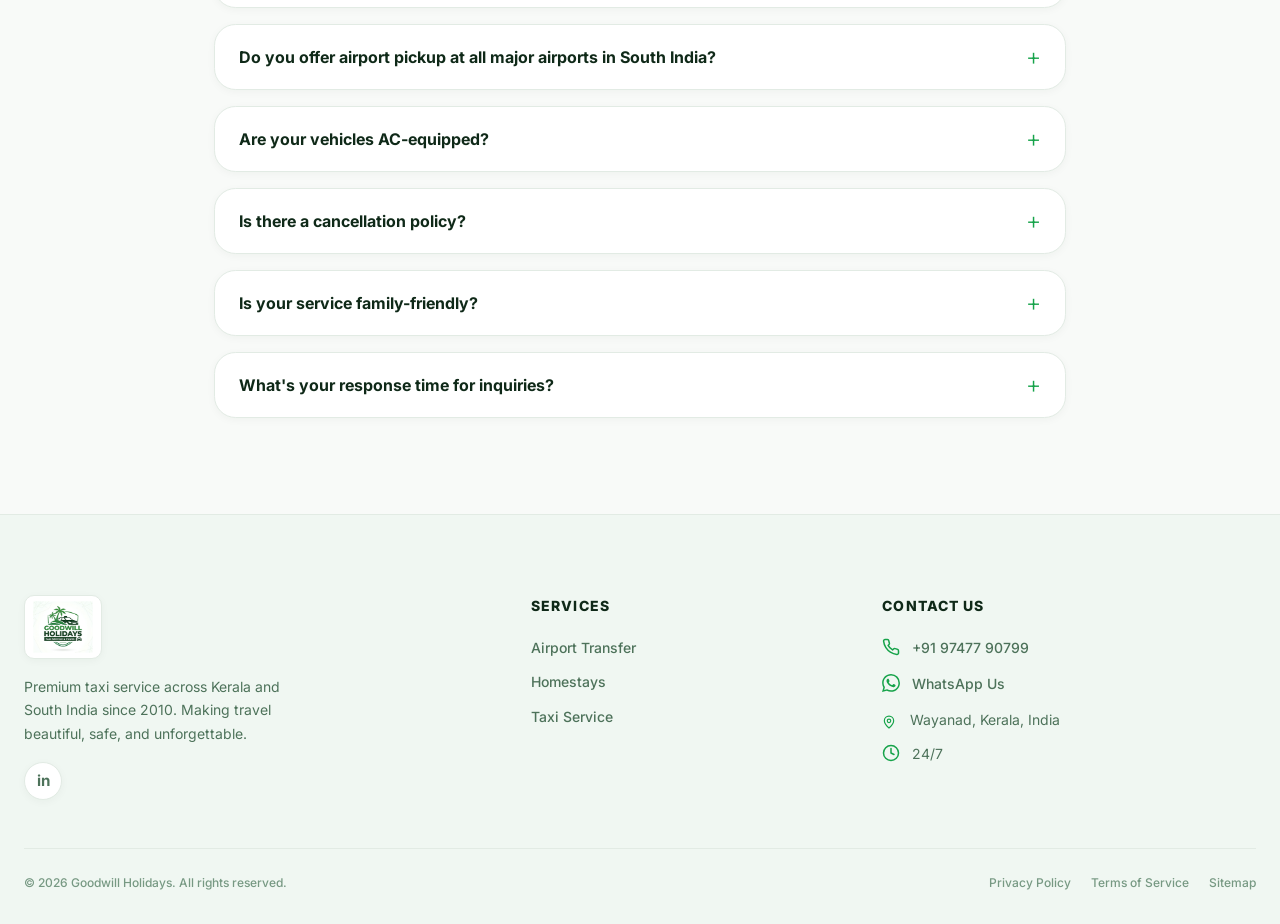
==== commit f64fbc08: "navbar name and rentering speed fixed" ====
--- a/index.html
+++ b/index.html
@@ -94,11 +94,10 @@
         <nav class="navbar" aria-label="Main navigation">
             <div class="navbar__inner">
                 <a href="index.html" class="navbar__logo" aria-label="Goodwill Holidays – Home">
-                    <img src="assets/logo/logo.png" alt="Goodwill Holidays Logo" class="navbar__logo-img" width="44"
+                    <img src="assets/logo/logo.png" alt="Goodwill Holidays Logo" class="navbar__logo-img" decoding="async" width="44"
                         height="44" />
                     <div class="navbar__logo-text">
                         <span class="navbar__logo-name">Goodwill Holidays</span>
-                        <span class="navbar__logo-tagline">Taxi Service</span>
                     </div>
                 </a>
 
@@ -128,7 +127,7 @@
     <nav class="mobile-menu" id="mobile-menu" aria-label="Mobile navigation" aria-hidden="true">
         <div class="mobile-menu__header">
             <a href="index.html" class="navbar__logo">
-                <img src="assets/logo/logo.png" alt="Goodwill Holidays" class="navbar__logo-img" width="36"
+                <img src="assets/logo/logo.png" alt="Goodwill Holidays" class="navbar__logo-img" decoding="async" width="36"
                     height="36" />
                 <div class="navbar__logo-text">
                     <span class="navbar__logo-name">Goodwill Holidays</span>
@@ -138,10 +137,10 @@
             <button class="mobile-menu-close" aria-label="Close navigation menu">&#x2715;</button>
         </div>
         <div class="mobile-menu__nav">
-            <a href="index.html" class="mobile-nav-link">🏠 Home</a>
-            <a href="airport-transfer.html" class="mobile-nav-link">✈️ Airport Transfer</a>
-            <a href="homestays.html" class="mobile-nav-link">🏡 Homestays</a>
-            <a href="contact.html" class="mobile-nav-link">📞 Contact Us</a>
+            <a href="index.html" class="mobile-nav-link">Home</a>
+            <a href="airport-transfer.html" class="mobile-nav-link">Airport Transfer</a>
+            <a href="homestays.html" class="mobile-nav-link">Homestays</a>
+            <a href="contact.html" class="mobile-nav-link">Contact Us</a>
         </div>
         <div class="mobile-menu__footer">
             <a href="#" class="btn btn--whatsapp btn--full"
@@ -156,7 +155,7 @@
             <div class="hero__bg">
                 <img src="assets/images/hero.jpg"
                     alt="Beautiful Kerala backwaters at golden hour – the perfect backdrop for your South India journey"
-                    class="hero__bg-img" fetchpriority="high" decoding="async" />
+                    class="hero__bg-img" fetchpriority="high" decoding="async" width="1376" height="768" />
                 <div class="hero__bg-overlay" aria-hidden="true"></div>
             </div>
 
@@ -178,7 +177,7 @@
 
                 <div class="hero__cta-group">
                     <a href="airport-transfer.html" class="btn btn--primary btn--xl">
-                        ✈️ Book Airport Pickup
+                        <svg width="18" height="18" viewBox="0 0 24 24" fill="none" stroke="currentColor" stroke-width="2" stroke-linecap="round" stroke-linejoin="round" aria-hidden="true"><path d="M17.8 19.2 16 11l3.5-3.5C21 6 21.5 4 21 3c-1-.5-3 0-4.5 1.5L13 8 4.8 6.2c-.5-.1-.9.1-1.1.5l-.3.5c-.2.5-.1 1 .3 1.3L9 12l-2 3H4l-1 1 3 2 2 3 1-1v-3l3-2 3.5 5.3c.3.4.8.5 1.3.3l.5-.2c.4-.3.6-.7.5-1.2z"></path></svg> Book Airport Pickup
                         <svg width="18" height="18" viewBox="0 0 24 24" fill="currentColor" aria-hidden="true">
                             <path d="M8.59 16.59L13.17 12 8.59 7.41 10 6l6 6-6 6-1.41-1.41z" />
                         </svg>
@@ -234,7 +233,7 @@
                         <span class="stat-label">Routes Covered</span>
                     </div>
                     <div class="stat-item reveal" data-delay="300">
-                        <span class="stat-value counter-value">4.9★</span>
+                        <span class="stat-value counter-value">4.9</span>
                         <span class="stat-label">Average Rating</span>
                     </div>
                 </div>
@@ -253,7 +252,7 @@
 
                 <div class="services-bento" data-stagger-group>
                     <div class="service-bento-card stagger-item reveal">
-                        <div class="service-bento-card__icon" aria-hidden="true">✈️</div>
+                        <div class="service-bento-card__icon" aria-hidden="true"><svg width="18" height="18" viewBox="0 0 24 24" fill="none" stroke="currentColor" stroke-width="2" stroke-linecap="round" stroke-linejoin="round" aria-hidden="true"><path d="M17.8 19.2 16 11l3.5-3.5C21 6 21.5 4 21 3c-1-.5-3 0-4.5 1.5L13 8 4.8 6.2c-.5-.1-.9.1-1.1.5l-.3.5c-.2.5-.1 1 .3 1.3L9 12l-2 3H4l-1 1 3 2 2 3 1-1v-3l3-2 3.5 5.3c.3.4.8.5 1.3.3l.5-.2c.4-.3.6-.7.5-1.2z"></path></svg></div>
                         <h3 class="service-bento-card__title">Airport Transfer</h3>
                         <p class="service-bento-card__desc">Punctual, professional airport pickup and drop service.
                             Flight tracking, AC vehicles, and courteous drivers available 24/7.</p>
@@ -262,7 +261,7 @@
                         </a>
                     </div>
                     <div class="service-bento-card stagger-item reveal" data-delay="80">
-                        <div class="service-bento-card__icon" aria-hidden="true">🏡</div>
+                        <div class="service-bento-card__icon" aria-hidden="true"><svg width="18" height="18" viewBox="0 0 24 24" fill="none" stroke="currentColor" stroke-width="2" stroke-linecap="round" stroke-linejoin="round" aria-hidden="true"><path d="m3 9 9-7 9 7v11a2 2 0 0 1-2 2H5a2 2 0 0 1-2-2z"></path><polyline points="9 22 9 12 15 12 15 22"></polyline></svg></div>
                         <h3 class="service-bento-card__title">Family Homestays</h3>
                         <p class="service-bento-card__desc">Handpicked family-friendly homestays with authentic Kerala
                             hospitality, home-cooked meals, and personal touches.</p>
@@ -271,7 +270,7 @@
                         </a>
                     </div>
                     <div class="service-bento-card stagger-item reveal" data-delay="160">
-                        <div class="service-bento-card__icon" aria-hidden="true">🚗</div>
+                        <div class="service-bento-card__icon" aria-hidden="true"><svg width="18" height="18" viewBox="0 0 24 24" fill="none" stroke="currentColor" stroke-width="2" stroke-linecap="round" stroke-linejoin="round" aria-hidden="true"><path d="M19 17h2c.6 0 1-.4 1-1v-3c0-.9-.7-1.7-1.5-1.9C18.7 10.6 16 10 16 10s-1.3-1.4-2.2-2.3c-.5-.4-1.1-.7-1.8-.7H5c-.6 0-1.1.4-1.4.9l-1.4 2.9A3.7 3.7 0 0 0 2 12v4c0 .6.4 1 1 1h2"></path><circle cx="7" cy="17" r="2"></circle><path d="M9 17h6"></path><circle cx="17" cy="17" r="2"></circle></svg></div>
                         <h3 class="service-bento-card__title">Taxi Services</h3>
                         <p class="service-bento-card__desc">Reliable outstation and local taxi services across Kerala
                             and South India with experienced, vetted drivers.</p>
@@ -292,11 +291,11 @@
                         <div
                             style="border-radius:1.5rem;overflow:hidden;aspect-ratio:4/3;box-shadow: var(--shadow-neo-lg); border: 1px solid rgba(255,255,255,0.9);">
                             <img src="assets/images/airport.jpg"
-                                alt="Premium vehicle ready for airport transfer service" loading="lazy"
+                                alt="Premium vehicle ready for airport transfer service" loading="lazy" decoding="async" width="1000" height="747"
                                 style="width:100%;height:100%;object-fit:cover;" />
                         </div>
                         <div class="float-badge float-element" style="bottom:-1rem;right:-1rem;">
-                            <span aria-hidden="true">✅</span>
+                            <span aria-hidden="true"><svg width="18" height="18" viewBox="0 0 24 24" fill="none" stroke="currentColor" stroke-width="2.5" stroke-linecap="round" stroke-linejoin="round" aria-hidden="true"><polyline points="20 6 9 17 4 12"></polyline></svg></span>
                             <div>
                                 <div style="font-weight:700;font-size:0.875rem;">Always On Time</div>
                                 <div style="font-size:0.7rem;color:var(--clr-text-muted);">Flight tracking included
@@ -364,7 +363,7 @@
 
                     <div class="why-bento">
                         <div class="why-card why-card--large reveal-left">
-                            <div class="why-card__icon" aria-hidden="true">🌿</div>
+                            <div class="why-card__icon" aria-hidden="true"><svg width="24" height="24" viewBox="0 0 24 24" fill="none" stroke="currentColor" stroke-width="2" stroke-linecap="round" stroke-linejoin="round" aria-hidden="true"><path d="M11 20A7 7 0 0 1 9.8 6.1C15.5 5 17 4.48 19 2c1 2 2 4.18 2 8 0 5.5-4.78 10-10 10Z"></path><path d="M2 21c0-3 1.85-5.36 5.08-6C9.5 14.52 12 13 13 12"></path></svg></div>
                             <div class="why-card__number">15+</div>
                             <h3 class="why-card__title">Years of Trusted Experience</h3>
                             <p class="why-card__desc">Since 2010, we've been crafting unforgettable South Indian travel
@@ -374,11 +373,11 @@
                             <div style="margin-top:auto;padding-top:1.5rem;">
                                 <div class="trust-badges" style="justify-content:flex-start;">
                                     <div class="trust-badge">
-                                        <span class="trust-badge__icon" aria-hidden="true">🛡️</span>
+                                        <span class="trust-badge__icon" aria-hidden="true"><svg width="18" height="18" viewBox="0 0 24 24" fill="none" stroke="currentColor" stroke-width="2" stroke-linecap="round" stroke-linejoin="round" aria-hidden="true"><path d="M12 22s8-4 8-10V5l-8-3-8 3v7c0 6 8 10 8 10z"></path></svg></span>
                                         <span class="trust-badge__text">Verified Operator</span>
                                     </div>
                                     <div class="trust-badge">
-                                        <span class="trust-badge__icon" aria-hidden="true">⭐</span>
+                                        <span class="trust-badge__icon" aria-hidden="true"><svg width="18" height="18" viewBox="0 0 24 24" fill="currentColor" aria-hidden="true"><polygon points="12 2 15.09 8.26 22 9.27 17 14.14 18.18 21.02 12 17.77 5.82 21.02 7 14.14 2 9.27 8.91 8.26 12 2"></polygon></svg></span>
                                         <span class="trust-badge__text">4.9 Rating</span>
                                     </div>
                                 </div>
@@ -386,35 +385,35 @@
                         </div>
 
                         <div class="why-card reveal" data-delay="100">
-                            <div class="why-card__icon" aria-hidden="true">🚗</div>
+                            <div class="why-card__icon" aria-hidden="true"><svg width="24" height="24" viewBox="0 0 24 24" fill="none" stroke="currentColor" stroke-width="2" stroke-linecap="round" stroke-linejoin="round" aria-hidden="true"><path d="M19 17h2c.6 0 1-.4 1-1v-3c0-.9-.7-1.7-1.5-1.9C18.7 10.6 16 10 16 10s-1.3-1.4-2.2-2.3c-.5-.4-1.1-.7-1.8-.7H5c-.6 0-1.1.4-1.4.9l-1.4 2.9A3.7 3.7 0 0 0 2 12v4c0 .6.4 1 1 1h2"></path><circle cx="7" cy="17" r="2"></circle><path d="M9 17h6"></path><circle cx="17" cy="17" r="2"></circle></svg></div>
                             <h3 class="why-card__title">Premium Fleet</h3>
                             <p class="why-card__desc">Well-maintained AC vehicles from sedans to Tempo Travellers,
                                 regularly inspected for your safety and comfort.</p>
                         </div>
 
                         <div class="why-card reveal" data-delay="200">
-                            <div class="why-card__icon" aria-hidden="true">👨‍✈️</div>
+                            <div class="why-card__icon" aria-hidden="true"><svg width="24" height="24" viewBox="0 0 24 24" fill="none" stroke="currentColor" stroke-width="2" stroke-linecap="round" stroke-linejoin="round" aria-hidden="true"><circle cx="12" cy="7" r="4"></circle><path d="M6 21v-2a4 4 0 0 1 4-4h4a4 4 0 0 1 4 4v2"></path><circle cx="12" cy="12" r="3"></circle></svg></div>
                             <h3 class="why-card__title">Expert Driver-Guides</h3>
                             <p class="why-card__desc">Experienced, knowledgeable, and courteous drivers who go the extra
                                 mile to make your journey special.</p>
                         </div>
 
                         <div class="why-card reveal" data-delay="300">
-                            <div class="why-card__icon" aria-hidden="true">💰</div>
+                            <div class="why-card__icon" aria-hidden="true"><svg width="24" height="24" viewBox="0 0 24 24" fill="none" stroke="currentColor" stroke-width="2" stroke-linecap="round" stroke-linejoin="round" aria-hidden="true"><circle cx="12" cy="12" r="10"></circle><path d="M16 8h-6a2 2 0 1 0 0 4h4a2 2 0 1 1 0 4H8"></path><path d="M12 6v2"></path><path d="M12 16v2"></path></svg></div>
                             <h3 class="why-card__title">Transparent Pricing</h3>
                             <p class="why-card__desc">No hidden charges, no last-minute surprises. What we quote is what
                                 you pay – always honest and upfront.</p>
                         </div>
 
                         <div class="why-card reveal" data-delay="400">
-                            <div class="why-card__icon" aria-hidden="true">🎯</div>
+                            <div class="why-card__icon" aria-hidden="true"><svg width="24" height="24" viewBox="0 0 24 24" fill="none" stroke="currentColor" stroke-width="2" stroke-linecap="round" stroke-linejoin="round" aria-hidden="true"><circle cx="12" cy="12" r="10"></circle><circle cx="12" cy="12" r="6"></circle><circle cx="12" cy="12" r="2"></circle></svg></div>
                             <h3 class="why-card__title">Fully Customizable</h3>
                             <p class="why-card__desc">Every itinerary is built around you. Tell us your dream and we'll
                                 make it happen within your budget.</p>
                         </div>
 
                         <div class="why-card reveal" data-delay="500">
-                            <div class="why-card__icon" aria-hidden="true">📞</div>
+                            <div class="why-card__icon" aria-hidden="true"><svg width="24" height="24" viewBox="0 0 24 24" fill="none" stroke="currentColor" stroke-width="2" stroke-linecap="round" stroke-linejoin="round" aria-hidden="true"><path d="M22 16.92v3a2 2 0 0 1-2.18 2 19.79 19.79 0 0 1-8.63-3.07 19.5 19.5 0 0 1-6-6 19.79 19.79 0 0 1-3.07-8.67A2 2 0 0 1 4.11 2h3a2 2 0 0 1 2 1.72 12.84 12.84 0 0 0 .7 2.81 2 2 0 0 1-.45 2.11L8.09 9.91a16 16 0 0 0 6 6l1.27-1.27a2 2 0 0 1 2.11-.45 12.84 12.84 0 0 0 2.81.7A2 2 0 0 1 22 16.92z"></path></svg></div>
                             <h3 class="why-card__title">24/7 Support</h3>
                             <p class="why-card__desc">We're always reachable on WhatsApp and phone throughout your
                                 journey – your safety net in any situation.</p>
@@ -490,12 +489,11 @@
                                 <div style="display:flex;justify-content:space-between;align-items:flex-start;gap:0.5rem;">
                                     <div style="display:flex;align-items:center;gap:0.75rem;">
                                         <div
-                                            style="width:48px;height:48px;border-radius:50%;background:#16a34a;display:flex;align-items:center;justify-content:center;font-size:1.3rem;color:#fff;font-weight:700;flex-shrink:0;">
-                                            ❤️</div>
+                                            style="width:48px;height:48px;border-radius:50%;background:#16a34a;display:flex;align-items:center;justify-content:center;font-size:1.3rem;color:#fff;font-weight:700;flex-shrink:0;">PS</div>
                                         <div>
                                             <div style="font-weight:700;font-size:0.95rem;color:#1a2e1a;">Priya &amp;
                                                 Rahul Sharma</div>
-                                            <div style="font-size:0.78rem;color:#6b7280;">📍 Mumbai, Maharashtra</div>
+                                            <div style="font-size:0.78rem;color:#6b7280;"><svg width="14" height="14" viewBox="0 0 24 24" fill="none" stroke="currentColor" stroke-width="2" stroke-linecap="round" stroke-linejoin="round" aria-hidden="true" style="display:inline-block;vertical-align:middle;margin-right:2px;"><path d="M20 10c0 4.993-5.539 10.193-7.399 11.799a1 1 0 0 1-1.202 0C9.539 20.193 4 14.993 4 10a8 8 0 0 1 16 0"></path><circle cx="12" cy="10" r="3"></circle></svg> Mumbai, Maharashtra</div>
                                         </div>
                                     </div>
                                     <div style="display:flex;flex-direction:column;align-items:flex-end;gap:0.25rem;">
@@ -506,7 +504,7 @@
                                 </div>
                                 <div
                                     style="background:#f0fdf4;border-radius:8px;padding:0.5rem 0.85rem;display:flex;align-items:center;gap:0.5rem;">
-                                    <span style="font-size:0.75rem;color:#6b7280;">⭐ Highlight:</span>
+                                    <span style="font-size:0.75rem;color:#6b7280;">Highlight:</span>
                                     <span style="font-size:0.8rem;font-weight:600;color:#166534;">Airport Pickup,
                                         Kochi</span>
                                 </div>
@@ -518,7 +516,7 @@
                                 </blockquote>
                                 <div
                                     style="display:flex;justify-content:space-between;align-items:center;padding-top:0.75rem;border-top:1px solid #e5e7eb;flex-wrap:wrap;gap:0.25rem;">
-                                    <span style="font-size:0.75rem;color:#6b7280;">✈️ Airport Transfer</span>
+                                    <span style="font-size:0.75rem;color:#6b7280;">Airport Transfer</span>
                                     <span style="font-size:0.72rem;color:#9ca3af;">January 2025</span>
                                 </div>
                             </article>
@@ -530,12 +528,11 @@
                                     style="display:flex;justify-content:space-between;align-items:flex-start;gap:0.5rem;">
                                     <div style="display:flex;align-items:center;gap:0.75rem;">
                                         <div
-                                            style="width:48px;height:48px;border-radius:50%;background:#0369a1;display:flex;align-items:center;justify-content:center;font-size:1.3rem;color:#fff;font-weight:700;flex-shrink:0;">
-                                            👨‍👩‍👧‍👦</div>
+                                            style="width:48px;height:48px;border-radius:50%;background:#0369a1;display:flex;align-items:center;justify-content:center;font-size:1.3rem;color:#fff;font-weight:700;flex-shrink:0;">TM</div>
                                         <div>
                                             <div style="font-weight:700;font-size:0.95rem;color:#1a2e1a;">The Menon
                                                 Family</div>
-                                            <div style="font-size:0.78rem;color:#6b7280;">📍 Bangalore, Karnataka</div>
+                                            <div style="font-size:0.78rem;color:#6b7280;"><svg width="14" height="14" viewBox="0 0 24 24" fill="none" stroke="currentColor" stroke-width="2" stroke-linecap="round" stroke-linejoin="round" aria-hidden="true" style="display:inline-block;vertical-align:middle;margin-right:2px;"><path d="M20 10c0 4.993-5.539 10.193-7.399 11.799a1 1 0 0 1-1.202 0C9.539 20.193 4 14.993 4 10a8 8 0 0 1 16 0"></path><circle cx="12" cy="10" r="3"></circle></svg> Bangalore, Karnataka</div>
                                         </div>
                                     </div>
                                     <div style="display:flex;flex-direction:column;align-items:flex-end;gap:0.25rem;">
@@ -547,7 +544,7 @@
                                 </div>
                                 <div
                                     style="background:#f0f9ff;border-radius:8px;padding:0.5rem 0.85rem;display:flex;align-items:center;gap:0.5rem;">
-                                    <span style="font-size:0.75rem;color:#6b7280;">⭐ Highlight:</span>
+                                    <span style="font-size:0.75rem;color:#6b7280;">Highlight:</span>
                                     <span style="font-size:0.8rem;font-weight:600;color:#0369a1;">Elephant Experience
                                         &amp; Homestay</span>
                                 </div>
@@ -559,7 +556,7 @@
                                 </blockquote>
                                 <div
                                     style="display:flex;justify-content:space-between;align-items:center;padding-top:0.75rem;border-top:1px solid #e5e7eb;flex-wrap:wrap;gap:0.25rem;">
-                                    <span style="font-size:0.75rem;color:#6b7280;">🏡 Homestay Stay</span>
+                                    <span style="font-size:0.75rem;color:#6b7280;">Homestay Stay</span>
                                     <span style="font-size:0.72rem;color:#9ca3af;">December 2024</span>
                                 </div>
                             </article>
@@ -571,12 +568,11 @@
                                     style="display:flex;justify-content:space-between;align-items:flex-start;gap:0.5rem;">
                                     <div style="display:flex;align-items:center;gap:0.75rem;">
                                         <div
-                                            style="width:48px;height:48px;border-radius:50%;background:#7c3aed;display:flex;align-items:center;justify-content:center;font-size:1.3rem;color:#fff;font-weight:700;flex-shrink:0;">
-                                            🇬🇧</div>
+                                            style="width:48px;height:48px;border-radius:50%;background:#7c3aed;display:flex;align-items:center;justify-content:center;font-size:1.3rem;color:#fff;font-weight:700;flex-shrink:0;">JW</div>
                                         <div>
                                             <div style="font-weight:700;font-size:0.95rem;color:#1a2e1a;">James &amp;
                                                 Claire Wilson</div>
-                                            <div style="font-size:0.78rem;color:#6b7280;">📍 London, United Kingdom
+                                            <div style="font-size:0.78rem;color:#6b7280;"><svg width="14" height="14" viewBox="0 0 24 24" fill="none" stroke="currentColor" stroke-width="2" stroke-linecap="round" stroke-linejoin="round" aria-hidden="true" style="display:inline-block;vertical-align:middle;margin-right:2px;"><path d="M20 10c0 4.993-5.539 10.193-7.399 11.799a1 1 0 0 1-1.202 0C9.539 20.193 4 14.993 4 10a8 8 0 0 1 16 0"></path><circle cx="12" cy="10" r="3"></circle></svg> London, United Kingdom
                                             </div>
                                         </div>
                                     </div>
@@ -589,7 +585,7 @@
                                 </div>
                                 <div
                                     style="background:#faf5ff;border-radius:8px;padding:0.5rem 0.85rem;display:flex;align-items:center;gap:0.5rem;">
-                                    <span style="font-size:0.75rem;color:#6b7280;">⭐ Highlight:</span>
+                                    <span style="font-size:0.75rem;color:#6b7280;">Highlight:</span>
                                     <span style="font-size:0.8rem;font-weight:600;color:#7c3aed;">Airport Pickup with
                                         Name Board</span>
                                 </div>
@@ -601,7 +597,7 @@
                                 </blockquote>
                                 <div
                                     style="display:flex;justify-content:space-between;align-items:center;padding-top:0.75rem;border-top:1px solid #e5e7eb;flex-wrap:wrap;gap:0.25rem;">
-                                    <span style="font-size:0.75rem;color:#6b7280;">✈️ Airport Transfer</span>
+                                    <span style="font-size:0.75rem;color:#6b7280;">Airport Transfer</span>
                                     <span style="font-size:0.72rem;color:#9ca3af;">November 2024</span>
                                 </div>
                             </article>
@@ -613,12 +609,11 @@
                                     style="display:flex;justify-content:space-between;align-items:flex-start;gap:0.5rem;">
                                     <div style="display:flex;align-items:center;gap:0.75rem;">
                                         <div
-                                            style="width:48px;height:48px;border-radius:50%;background:#d97706;display:flex;align-items:center;justify-content:center;font-size:1.3rem;color:#fff;font-weight:700;flex-shrink:0;">
-                                            🌿</div>
+                                            style="width:48px;height:48px;border-radius:50%;background:#d97706;display:flex;align-items:center;justify-content:center;font-size:1.3rem;color:#fff;font-weight:700;flex-shrink:0;">RP</div>
                                         <div>
                                             <div style="font-weight:700;font-size:0.95rem;color:#1a2e1a;">Dr. Suresh
                                                 Nair</div>
-                                            <div style="font-size:0.78rem;color:#6b7280;">📍 Hyderabad, Telangana</div>
+                                            <div style="font-size:0.78rem;color:#6b7280;"><svg width="14" height="14" viewBox="0 0 24 24" fill="none" stroke="currentColor" stroke-width="2" stroke-linecap="round" stroke-linejoin="round" aria-hidden="true" style="display:inline-block;vertical-align:middle;margin-right:2px;"><path d="M20 10c0 4.993-5.539 10.193-7.399 11.799a1 1 0 0 1-1.202 0C9.539 20.193 4 14.993 4 10a8 8 0 0 1 16 0"></path><circle cx="12" cy="10" r="3"></circle></svg> Hyderabad, Telangana</div>
                                         </div>
                                     </div>
                                     <div style="display:flex;flex-direction:column;align-items:flex-end;gap:0.25rem;">
@@ -629,7 +624,7 @@
                                 </div>
                                 <div
                                     style="background:#fffbeb;border-radius:8px;padding:0.5rem 0.85rem;display:flex;align-items:center;gap:0.5rem;">
-                                    <span style="font-size:0.75rem;color:#6b7280;">⭐ Highlight:</span>
+                                    <span style="font-size:0.75rem;color:#6b7280;">Highlight:</span>
                                     <span style="font-size:0.8rem;font-weight:600;color:#d97706;">Surprise Anniversary
                                         Pickup</span>
                                 </div>
@@ -641,7 +636,7 @@
                                 </blockquote>
                                 <div
                                     style="display:flex;justify-content:space-between;align-items:center;padding-top:0.75rem;border-top:1px solid #e5e7eb;flex-wrap:wrap;gap:0.25rem;">
-                                    <span style="font-size:0.75rem;color:#6b7280;">🚗 Taxi Service</span>
+                                    <span style="font-size:0.75rem;color:#6b7280;">Taxi Service</span>
                                     <span style="font-size:0.72rem;color:#9ca3af;">January 2025</span>
                                 </div>
                             </article>
@@ -653,12 +648,11 @@
                                     style="display:flex;justify-content:space-between;align-items:flex-start;gap:0.5rem;">
                                     <div style="display:flex;align-items:center;gap:0.75rem;">
                                         <div
-                                            style="width:48px;height:48px;border-radius:50%;background:#e11d48;display:flex;align-items:center;justify-content:center;font-size:1.3rem;color:#fff;font-weight:700;flex-shrink:0;">
-                                            💃</div>
+                                            style="width:48px;height:48px;border-radius:50%;background:#e11d48;display:flex;align-items:center;justify-content:center;font-size:1.3rem;color:#fff;font-weight:700;flex-shrink:0;">EM</div>
                                         <div>
                                             <div style="font-weight:700;font-size:0.95rem;color:#1a2e1a;">Sofia Martinez
                                             </div>
-                                            <div style="font-size:0.78rem;color:#6b7280;">📍 Barcelona, Spain</div>
+                                            <div style="font-size:0.78rem;color:#6b7280;"><svg width="14" height="14" viewBox="0 0 24 24" fill="none" stroke="currentColor" stroke-width="2" stroke-linecap="round" stroke-linejoin="round" aria-hidden="true" style="display:inline-block;vertical-align:middle;margin-right:2px;"><path d="M20 10c0 4.993-5.539 10.193-7.399 11.799a1 1 0 0 1-1.202 0C9.539 20.193 4 14.993 4 10a8 8 0 0 1 16 0"></path><circle cx="12" cy="10" r="3"></circle></svg> Barcelona, Spain</div>
                                         </div>
                                     </div>
                                     <div style="display:flex;flex-direction:column;align-items:flex-end;gap:0.25rem;">
@@ -670,7 +664,7 @@
                                 </div>
                                 <div
                                     style="background:#fff1f2;border-radius:8px;padding:0.5rem 0.85rem;display:flex;align-items:center;gap:0.5rem;">
-                                    <span style="font-size:0.75rem;color:#6b7280;">⭐ Highlight:</span>
+                                    <span style="font-size:0.75rem;color:#6b7280;">Highlight:</span>
                                     <span style="font-size:0.8rem;font-weight:600;color:#e11d48;">Safe Solo Airport
                                         Pickup</span>
                                 </div>
@@ -682,7 +676,7 @@
                                 </blockquote>
                                 <div
                                     style="display:flex;justify-content:space-between;align-items:center;padding-top:0.75rem;border-top:1px solid #e5e7eb;flex-wrap:wrap;gap:0.25rem;">
-                                    <span style="font-size:0.75rem;color:#6b7280;">✈️ Airport Transfer</span>
+                                    <span style="font-size:0.75rem;color:#6b7280;">Airport Transfer</span>
                                     <span style="font-size:0.72rem;color:#9ca3af;">March 2025</span>
                                 </div>
                             </article>
@@ -694,12 +688,11 @@
                                     style="display:flex;justify-content:space-between;align-items:flex-start;gap:0.5rem;">
                                     <div style="display:flex;align-items:center;gap:0.75rem;">
                                         <div
-                                            style="width:48px;height:48px;border-radius:50%;background:#0891b2;display:flex;align-items:center;justify-content:center;font-size:1.3rem;color:#fff;font-weight:700;flex-shrink:0;">
-                                            🇦🇺</div>
+                                            style="width:48px;height:48px;border-radius:50%;background:#0891b2;display:flex;align-items:center;justify-content:center;font-size:1.3rem;color:#fff;font-weight:700;flex-shrink:0;">DL</div>
                                         <div>
                                             <div style="font-weight:700;font-size:0.95rem;color:#1a2e1a;">Michael &amp;
                                                 Emma Thompson</div>
-                                            <div style="font-size:0.78rem;color:#6b7280;">📍 Sydney, Australia</div>
+                                            <div style="font-size:0.78rem;color:#6b7280;"><svg width="14" height="14" viewBox="0 0 24 24" fill="none" stroke="currentColor" stroke-width="2" stroke-linecap="round" stroke-linejoin="round" aria-hidden="true" style="display:inline-block;vertical-align:middle;margin-right:2px;"><path d="M20 10c0 4.993-5.539 10.193-7.399 11.799a1 1 0 0 1-1.202 0C9.539 20.193 4 14.993 4 10a8 8 0 0 1 16 0"></path><circle cx="12" cy="10" r="3"></circle></svg> Sydney, Australia</div>
                                         </div>
                                     </div>
                                     <div style="display:flex;flex-direction:column;align-items:flex-end;gap:0.25rem;">
@@ -711,7 +704,7 @@
                                 </div>
                                 <div
                                     style="background:#ecfeff;border-radius:8px;padding:0.5rem 0.85rem;display:flex;align-items:center;gap:0.5rem;">
-                                    <span style="font-size:0.75rem;color:#6b7280;">⭐ Highlight:</span>
+                                    <span style="font-size:0.75rem;color:#6b7280;">Highlight:</span>
                                     <span style="font-size:0.8rem;font-weight:600;color:#0891b2;">Reliable Taxi Across
                                         Kerala</span>
                                 </div>
@@ -723,7 +716,7 @@
                                 </blockquote>
                                 <div
                                     style="display:flex;justify-content:space-between;align-items:center;padding-top:0.75rem;border-top:1px solid #e5e7eb;flex-wrap:wrap;gap:0.25rem;">
-                                    <span style="font-size:0.75rem;color:#6b7280;">🚗 Taxi Service</span>
+                                    <span style="font-size:0.75rem;color:#6b7280;">Taxi Service</span>
                                     <span style="font-size:0.72rem;color:#9ca3af;">February 2025</span>
                                 </div>
                             </article>
@@ -736,15 +729,15 @@
                 <div class="container">
                     <div class="trust-badges reveal">
                         <!-- <div class="trust-badge">
-                            <span class="trust-badge__icon" aria-hidden="true">✅</span>
+                            <span class="trust-badge__icon" aria-hidden="true"><svg width="18" height="18" viewBox="0 0 24 24" fill="none" stroke="currentColor" stroke-width="2.5" stroke-linecap="round" stroke-linejoin="round" aria-hidden="true"><polyline points="20 6 9 17 4 12"></polyline></svg></span>
                             <span class="trust-badge__text">Govt. Registered Operator</span>
                         </div> -->
                         <div class="trust-badge">
-                            <span class="trust-badge__icon" aria-hidden="true">🛡️</span>
+                            <span class="trust-badge__icon" aria-hidden="true"><svg width="18" height="18" viewBox="0 0 24 24" fill="none" stroke="currentColor" stroke-width="2" stroke-linecap="round" stroke-linejoin="round" aria-hidden="true"><path d="M12 22s8-4 8-10V5l-8-3-8 3v7c0 6 8 10 8 10z"></path></svg></span>
                             <span class="trust-badge__text">100% Insured Vehicles</span>
                         </div>
                         <div class="trust-badge">
-                            <span class="trust-badge__icon" aria-hidden="true">🌱</span>
+                            <span class="trust-badge__icon" aria-hidden="true"><svg width="24" height="24" viewBox="0 0 24 24" fill="none" stroke="currentColor" stroke-width="2" stroke-linecap="round" stroke-linejoin="round" aria-hidden="true"><path d="M11 20A7 7 0 0 1 9.8 6.1C15.5 5 17 4.48 19 2c1 2 2 4.18 2 8 0 5.5-4.78 10-10 10Z"></path><path d="M2 21c0-3 1.85-5.36 5.08-6C9.5 14.52 12 13 13 12"></path></svg></span>
                             <span class="trust-badge__text">Eco-Conscious Travel</span>
                         </div>
                         <div class="trust-badge">
@@ -752,7 +745,7 @@
                             <span class="trust-badge__text">4.9 Average Rating</span>
                         </div>
                         <div class="trust-badge">
-                            <span class="trust-badge__icon" aria-hidden="true">🤝</span>
+                            <span class="trust-badge__icon" aria-hidden="true"><svg width="18" height="18" viewBox="0 0 24 24" fill="none" stroke="currentColor" stroke-width="2" stroke-linecap="round" stroke-linejoin="round" aria-hidden="true"><path d="M16 21v-2a4 4 0 0 0-4-4H6a4 4 0 0 0-4 4v2"></path><circle cx="9" cy="7" r="4"></circle><path d="M22 21v-2a4 4 0 0 0-3-3.87"></path><path d="M16 3.13a4 4 0 0 1 0 7.75"></path></svg></span>
                             <span class="trust-badge__text">No Booking Fees</span>
                         </div>
                     </div>
@@ -800,7 +793,7 @@
                 <!-- Brand column -->
                 <div class="footer__brand">
                     <a href="index.html" class="footer__logo" aria-label="Goodwill Holidays home">
-                        <img src="assets/logo/logo.png" alt="Goodwill Holidays" class="footer__logo-img" width="48"
+                        <img src="assets/logo/logo.png" alt="Goodwill Holidays" class="footer__logo-img" decoding="async" width="48"
                             height="48" loading="lazy" />
                         <div class="footer__logo-text">
                             <span class="footer__logo-name">Goodwill Holidays</span>
@@ -821,9 +814,9 @@
                 <nav aria-label="Services links">
                     <div class="footer__col-title">Services</div>
                     <div class="footer__links">
-                        <a href="airport-transfer.html" class="footer__link">✈️ Airport Transfer</a>
-                        <a href="homestays.html" class="footer__link">🏡 Homestays</a>
-                        <a href="contact.html" class="footer__link">🚗 Taxi Service</a>
+                        <a href="airport-transfer.html" class="footer__link">Airport Transfer</a>
+                        <a href="homestays.html" class="footer__link">Homestays</a>
+                        <a href="contact.html" class="footer__link">Taxi Service</a>
                     </div>
                 </nav>
 
@@ -833,26 +826,26 @@
                     <div class="footer__col-title">Contact Us</div>
                     <div class="footer__links">
                         <div class="footer__contact-item">
-                            <span class="footer__contact-icon" aria-hidden="true">📞</span>
+                            <span class="footer__contact-icon" aria-hidden="true"><svg width="18" height="18" viewBox="0 0 24 24" fill="none" stroke="currentColor" stroke-width="2" stroke-linecap="round" stroke-linejoin="round" aria-hidden="true"><path d="M22 16.92v3a2 2 0 0 1-2.18 2 19.79 19.79 0 0 1-8.63-3.07 19.5 19.5 0 0 1-6-6 19.79 19.79 0 0 1-3.07-8.67A2 2 0 0 1 4.11 2h3a2 2 0 0 1 2 1.72 12.84 12.84 0 0 0 .7 2.81 2 2 0 0 1-.45 2.11L8.09 9.91a16 16 0 0 0 6 6l1.27-1.27a2 2 0 0 1 2.11-.45 12.84 12.84 0 0 0 2.81.7A2 2 0 0 1 22 16.92z"></path></svg></span>
                             <a href="tel:+919747790799" class="footer__link" style="transform:none;">+91 97477 90799</a>
                         </div>
                         <!-- <div class="footer__contact-item">
-                            <span class="footer__contact-icon" aria-hidden="true">📧</span>
+                            <span class="footer__contact-icon" aria-hidden="true"><svg width="18" height="18" viewBox="0 0 24 24" fill="none" stroke="currentColor" stroke-width="2" stroke-linecap="round" stroke-linejoin="round" aria-hidden="true"><rect width="20" height="16" x="2" y="4" rx="2"></rect><path d="m22 7-8.97 5.7a1.94 1.94 0 0 1-2.06 0L2 7"></path></svg></span>
                             <a href="mailto:info@goodwillholidays.in" class="footer__link" style="transform:none;">goodwillholidays@gmail.com</a>
                         </div> -->
                         <div class="footer__contact-item">
-                            <span class="footer__contact-icon" aria-hidden="true">💬</span>
+                            <span class="footer__contact-icon" aria-hidden="true"><svg width="18" height="18" viewBox="0 0 24 24" fill="currentColor" aria-hidden="true"><path d="M17.472 14.382c-.297-.149-1.758-.867-2.03-.967-.273-.099-.471-.148-.67.15-.197.297-.767.966-.94 1.164-.173.199-.347.223-.644.075-.297-.15-1.255-.463-2.39-1.475-.883-.788-1.48-1.761-1.653-2.059-.173-.297-.018-.458.13-.606.134-.133.298-.347.446-.52.149-.174.198-.298.298-.497.099-.198.05-.371-.025-.52-.075-.149-.669-1.612-.916-2.207-.242-.579-.487-.5-.669-.51-.173-.008-.371-.01-.57-.01-.198 0-.52.074-.792.372-.272.297-1.04 1.016-1.04 2.479 0 1.462 1.065 2.875 1.213 3.074.149.198 2.096 3.2 5.077 4.487.709.306 1.262.489 1.694.625.712.227 1.36.195 1.871.118.571-.085 1.758-.719 2.006-1.413.248-.694.248-1.289.173-1.413-.074-.124-.272-.198-.57-.347m-5.421 7.403h-.004a9.87 9.87 0 01-5.031-1.378l-.361-.214-3.741.982.998-3.648-.235-.374a9.86 9.86 0 01-1.51-5.26c.001-5.45 4.436-9.884 9.888-9.884 2.64 0 5.122 1.03 6.988 2.898a9.825 9.825 0 012.893 6.994c-.003 5.45-4.437 9.884-9.885 9.884m8.413-18.297A11.815 11.815 0 0012.05 0C5.495 0 .16 5.335.157 11.892c0 2.096.547 4.142 1.588 5.945L.057 24l6.305-1.654a11.882 11.882 0 005.683 1.448h.005c6.554 0 11.89-5.335 11.893-11.893a11.821 11.821 0 00-3.48-8.413z"/></svg></span>
                             <a href="#" class="footer__link" style="transform:none;"
                                 data-whatsapp="Hello Goodwill Holidays! I'd like to inquire about your travel services.">
                                 WhatsApp Us
                             </a>
                         </div>
                         <div class="footer__contact-item">
-                            <span class="footer__contact-icon" aria-hidden="true">📍</span>
+                            <span class="footer__contact-icon" aria-hidden="true"><svg width="14" height="14" viewBox="0 0 24 24" fill="none" stroke="currentColor" stroke-width="2" stroke-linecap="round" stroke-linejoin="round" aria-hidden="true" style="display:inline-block;vertical-align:middle;margin-right:2px;"><path d="M20 10c0 4.993-5.539 10.193-7.399 11.799a1 1 0 0 1-1.202 0C9.539 20.193 4 14.993 4 10a8 8 0 0 1 16 0"></path><circle cx="12" cy="10" r="3"></circle></svg> </span>
                             <span>Wayanad, Kerala, India</span>
                         </div>
                         <div class="footer__contact-item">
-                            <span class="footer__contact-icon" aria-hidden="true">🕐</span>
+                            <span class="footer__contact-icon" aria-hidden="true"><svg width="18" height="18" viewBox="0 0 24 24" fill="none" stroke="currentColor" stroke-width="2" stroke-linecap="round" stroke-linejoin="round" aria-hidden="true"><circle cx="12" cy="12" r="10"></circle><polyline points="12 6 12 12 16 14"></polyline></svg></span>
                             <span>24/7</span>
                         </div>
                     </div>
@@ -893,7 +886,7 @@
 
     <!-- Sticky Mobile CTA -->
     <div class="sticky-cta-mobile" aria-label="Quick booking actions">
-        <a href="tel:+919747790799" class="btn btn--ghost btn--sm">📞 Call</a>
+        <a href="tel:+919747790799" class="btn btn--ghost btn--sm"><svg width="14" height="14" viewBox="0 0 24 24" fill="none" stroke="currentColor" stroke-width="2" stroke-linecap="round" stroke-linejoin="round" aria-hidden="true"><path d="M22 16.92v3a2 2 0 0 1-2.18 2 19.79 19.79 0 0 1-8.63-3.07 19.5 19.5 0 0 1-6-6 19.79 19.79 0 0 1-3.07-8.67A2 2 0 0 1 4.11 2h3a2 2 0 0 1 2 1.72 12.84 12.84 0 0 0 .7 2.81 2 2 0 0 1-.45 2.11L8.09 9.91a16 16 0 0 0 6 6l1.27-1.27a2 2 0 0 1 2.11-.45 12.84 12.84 0 0 0 2.81.7A2 2 0 0 1 22 16.92z"></path></svg> Call</a>
         <a href="#" class="btn btn--whatsapp btn--sm"
             data-whatsapp="Hello Goodwill Holidays! I'd like to book a trip. Please help me!">
             <svg width="14" height="14" viewBox="0 0 24 24" fill="currentColor" aria-hidden="true">
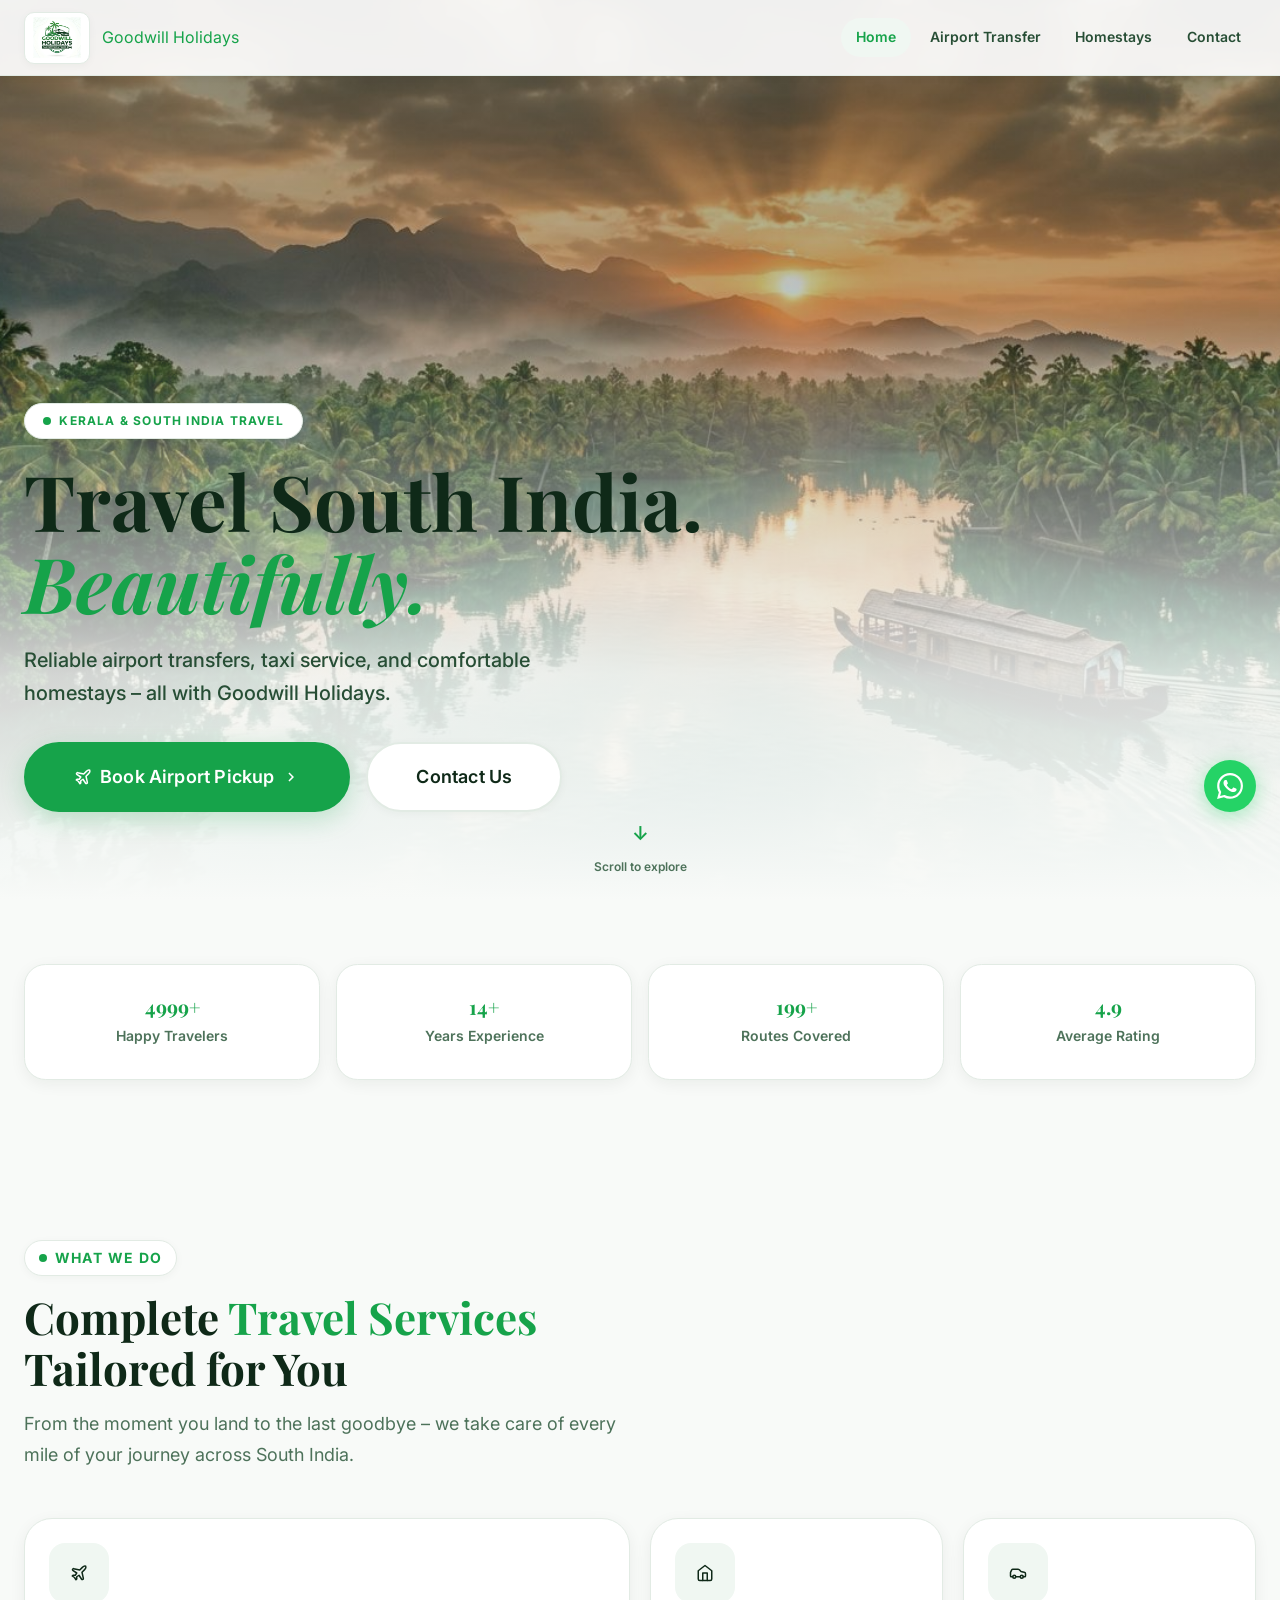
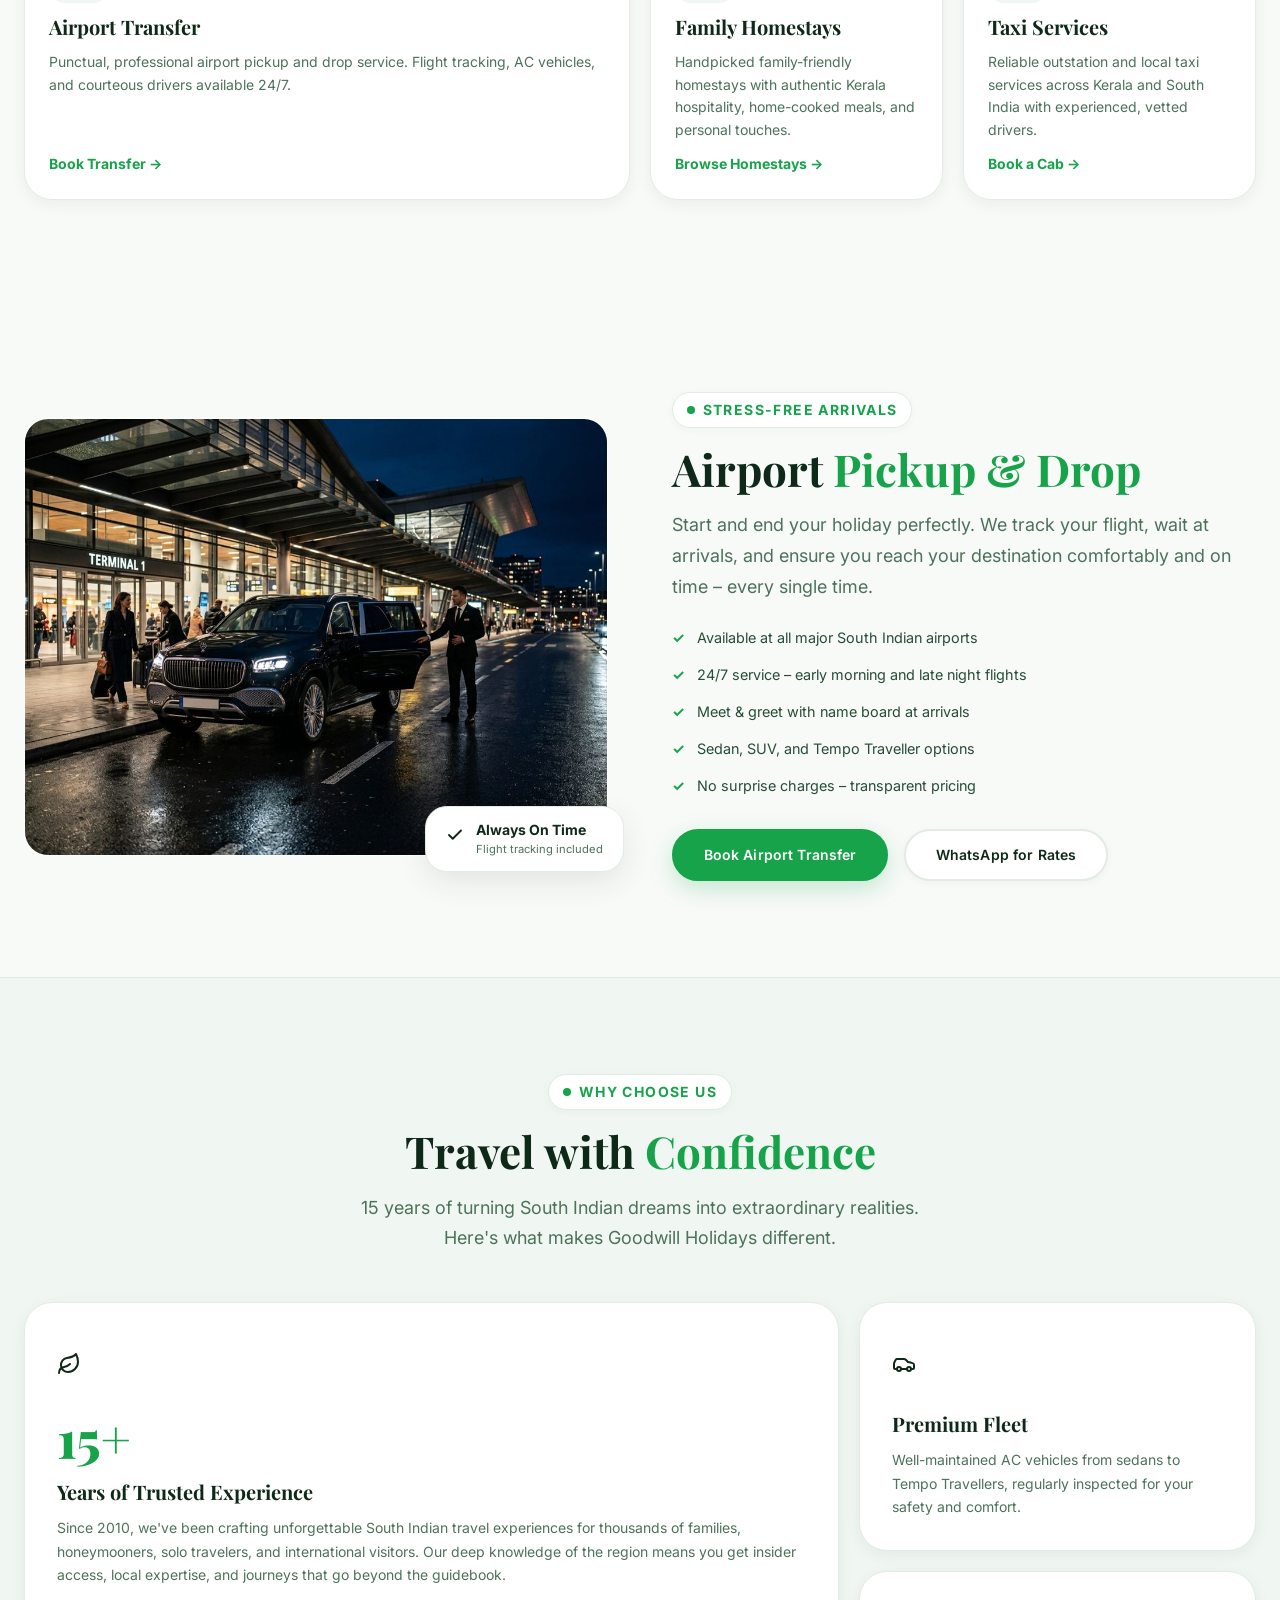
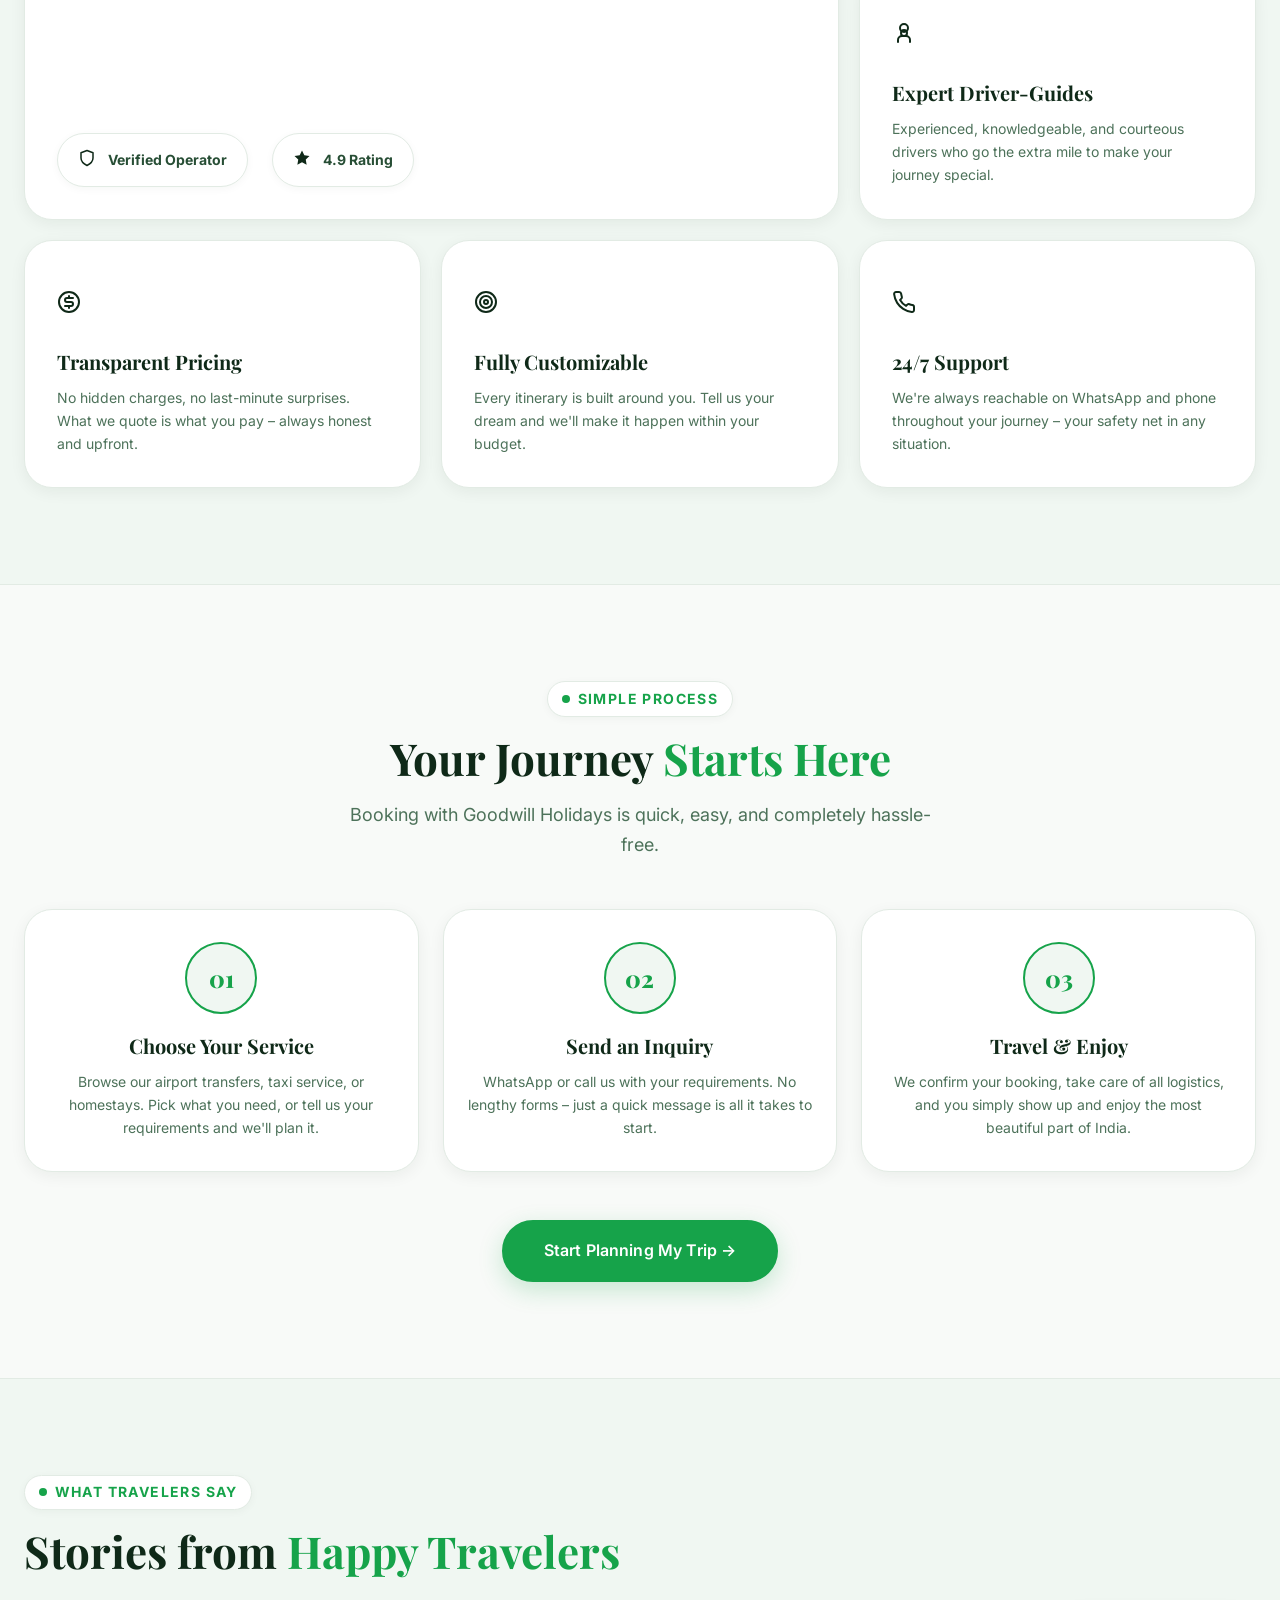
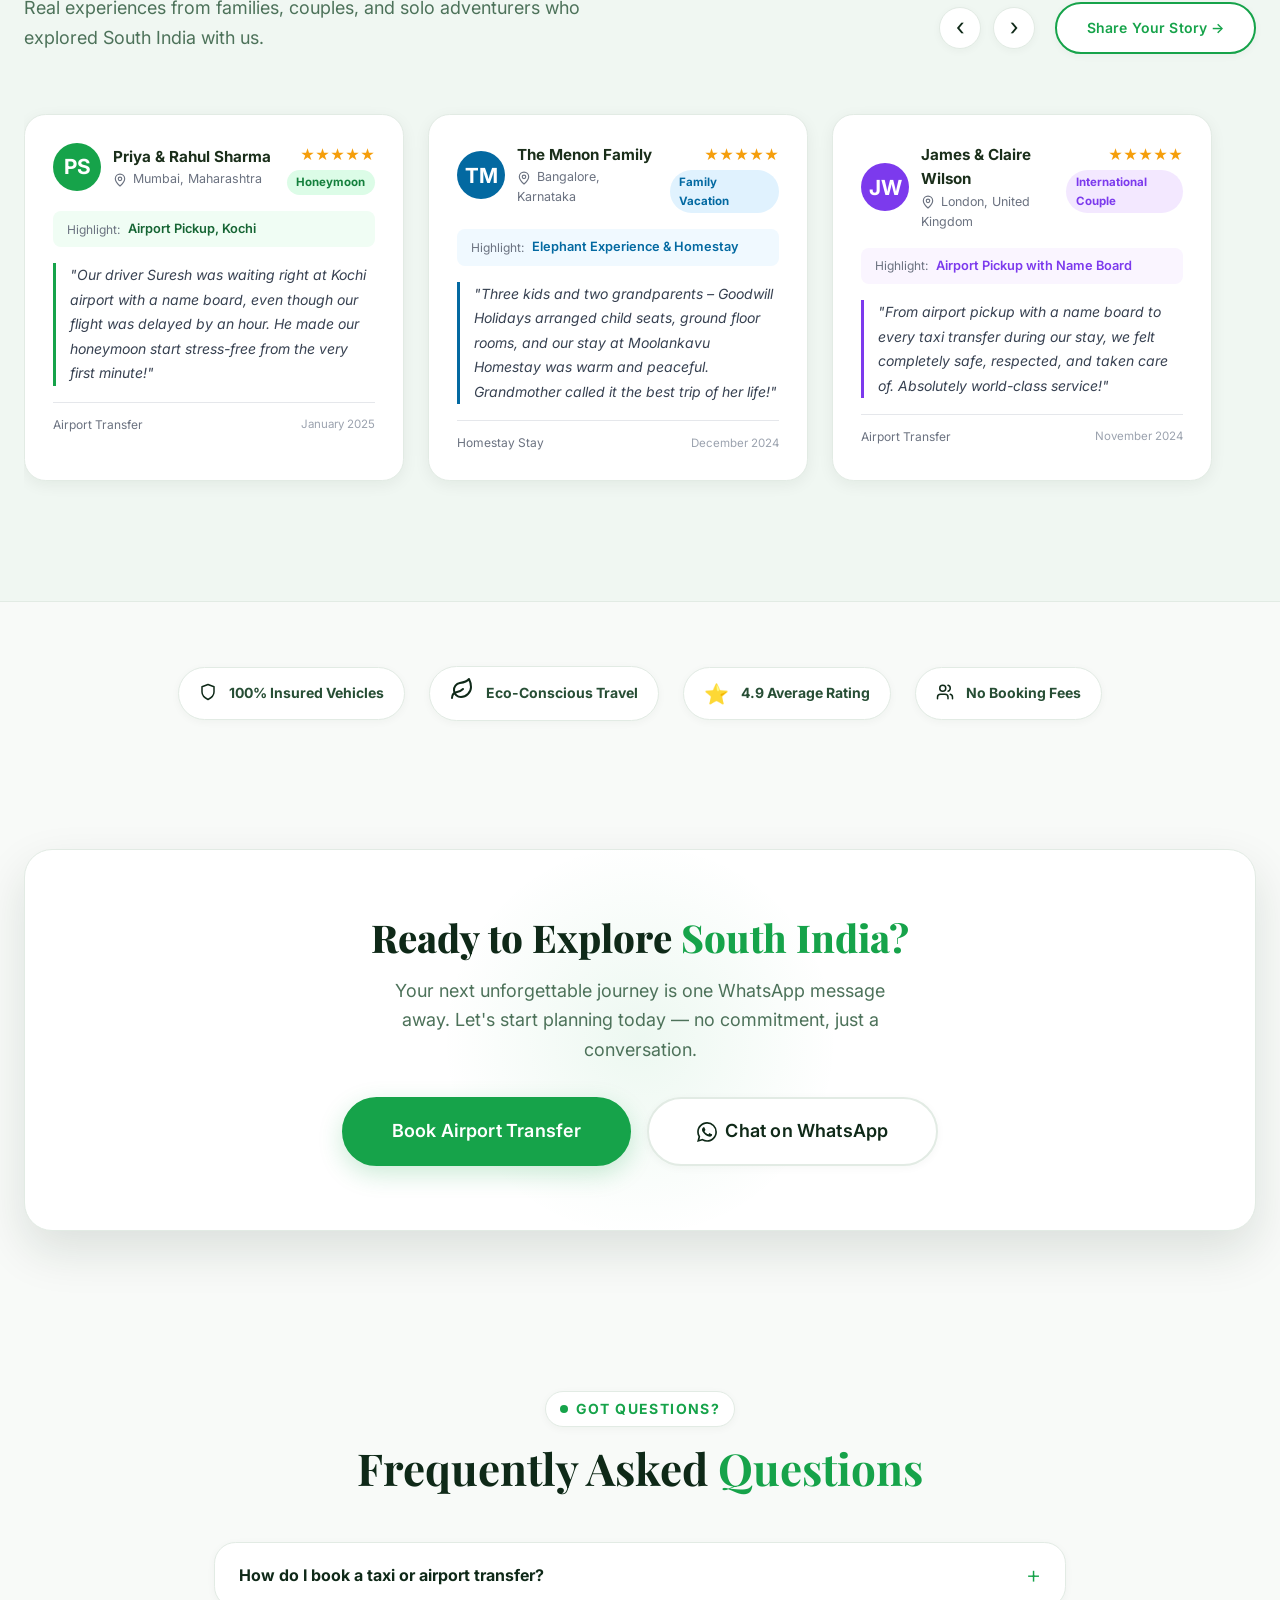
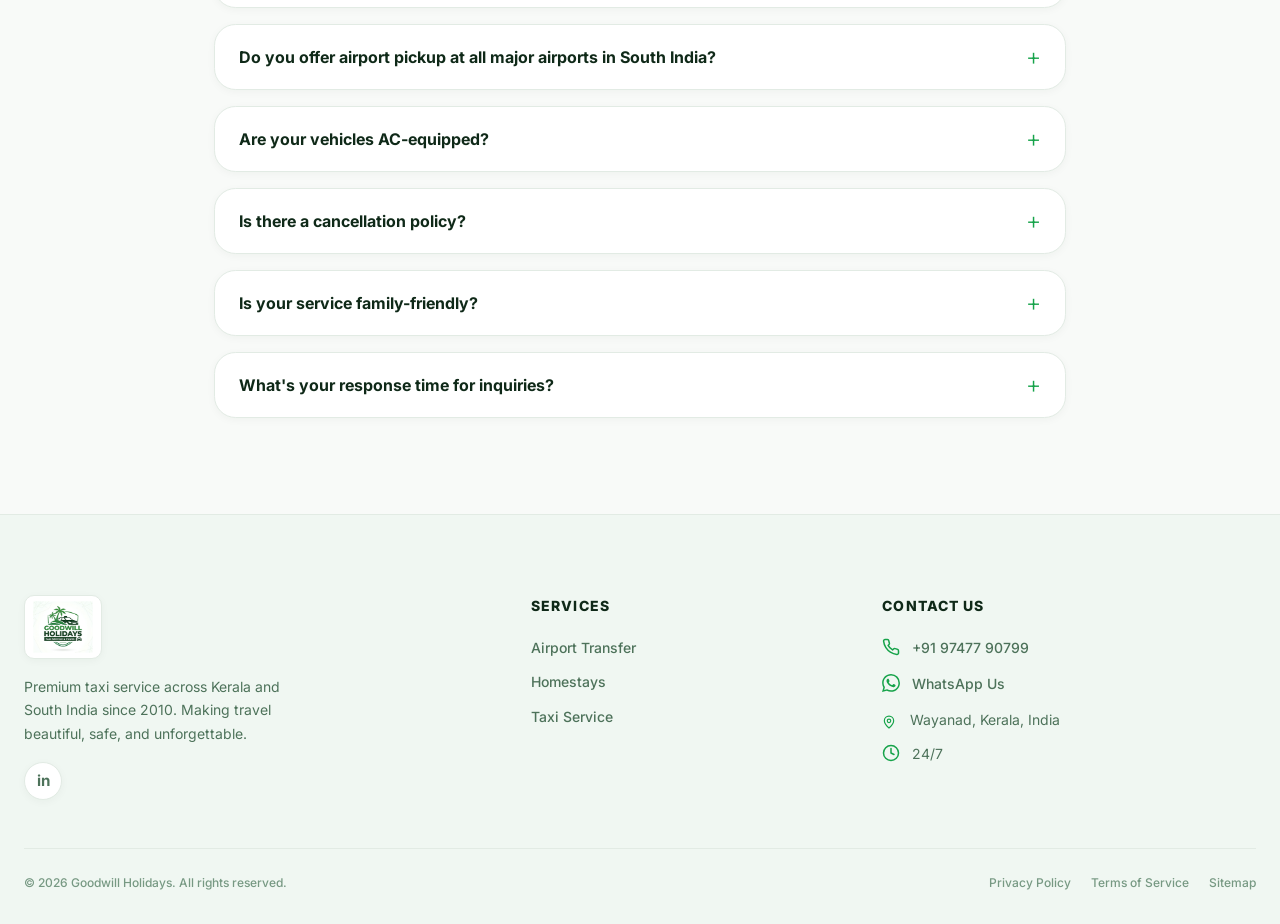
==== commit 0f7c1903: "fix : removed all emails of goodwills" ====
--- a/index.html
+++ b/index.html
@@ -56,7 +56,6 @@
         "description": "Premium taxi service in Kerala and South India. Airport transfers and family-friendly homestays.",
         "url": "https://www.goodwillholidays.in",
         "telephone": "+919747790799",
-        "email": "info@goodwillholidays.in",
         "address": {
             "@type": "PostalAddress",
             "addressLocality": "Sulthan Bathery",
@@ -442,7 +441,7 @@
                         <div class="how-step reveal" data-delay="150">
                             <div class="how-step__number" aria-hidden="true">02</div>
                             <h3 class="how-step__title">Send an Inquiry</h3>
-                            <p class="how-step__desc">WhatsApp, call, or email us with your requirements. No lengthy
+                            <p class="how-step__desc">WhatsApp or call us with your requirements. No lengthy
                                 forms – just a quick message is all it takes to start.</p>
                         </div>
                         <div class="how-step reveal" data-delay="300">
@@ -829,10 +828,7 @@
                             <span class="footer__contact-icon" aria-hidden="true"><svg width="18" height="18" viewBox="0 0 24 24" fill="none" stroke="currentColor" stroke-width="2" stroke-linecap="round" stroke-linejoin="round" aria-hidden="true"><path d="M22 16.92v3a2 2 0 0 1-2.18 2 19.79 19.79 0 0 1-8.63-3.07 19.5 19.5 0 0 1-6-6 19.79 19.79 0 0 1-3.07-8.67A2 2 0 0 1 4.11 2h3a2 2 0 0 1 2 1.72 12.84 12.84 0 0 0 .7 2.81 2 2 0 0 1-.45 2.11L8.09 9.91a16 16 0 0 0 6 6l1.27-1.27a2 2 0 0 1 2.11-.45 12.84 12.84 0 0 0 2.81.7A2 2 0 0 1 22 16.92z"></path></svg></span>
                             <a href="tel:+919747790799" class="footer__link" style="transform:none;">+91 97477 90799</a>
                         </div>
-                        <!-- <div class="footer__contact-item">
-                            <span class="footer__contact-icon" aria-hidden="true"><svg width="18" height="18" viewBox="0 0 24 24" fill="none" stroke="currentColor" stroke-width="2" stroke-linecap="round" stroke-linejoin="round" aria-hidden="true"><rect width="20" height="16" x="2" y="4" rx="2"></rect><path d="m22 7-8.97 5.7a1.94 1.94 0 0 1-2.06 0L2 7"></path></svg></span>
-                            <a href="mailto:info@goodwillholidays.in" class="footer__link" style="transform:none;">goodwillholidays@gmail.com</a>
-                        </div> -->
+                        
                         <div class="footer__contact-item">
                             <span class="footer__contact-icon" aria-hidden="true"><svg width="18" height="18" viewBox="0 0 24 24" fill="currentColor" aria-hidden="true"><path d="M17.472 14.382c-.297-.149-1.758-.867-2.03-.967-.273-.099-.471-.148-.67.15-.197.297-.767.966-.94 1.164-.173.199-.347.223-.644.075-.297-.15-1.255-.463-2.39-1.475-.883-.788-1.48-1.761-1.653-2.059-.173-.297-.018-.458.13-.606.134-.133.298-.347.446-.52.149-.174.198-.298.298-.497.099-.198.05-.371-.025-.52-.075-.149-.669-1.612-.916-2.207-.242-.579-.487-.5-.669-.51-.173-.008-.371-.01-.57-.01-.198 0-.52.074-.792.372-.272.297-1.04 1.016-1.04 2.479 0 1.462 1.065 2.875 1.213 3.074.149.198 2.096 3.2 5.077 4.487.709.306 1.262.489 1.694.625.712.227 1.36.195 1.871.118.571-.085 1.758-.719 2.006-1.413.248-.694.248-1.289.173-1.413-.074-.124-.272-.198-.57-.347m-5.421 7.403h-.004a9.87 9.87 0 01-5.031-1.378l-.361-.214-3.741.982.998-3.648-.235-.374a9.86 9.86 0 01-1.51-5.26c.001-5.45 4.436-9.884 9.888-9.884 2.64 0 5.122 1.03 6.988 2.898a9.825 9.825 0 012.893 6.994c-.003 5.45-4.437 9.884-9.885 9.884m8.413-18.297A11.815 11.815 0 0012.05 0C5.495 0 .16 5.335.157 11.892c0 2.096.547 4.142 1.588 5.945L.057 24l6.305-1.654a11.882 11.882 0 005.683 1.448h.005c6.554 0 11.89-5.335 11.893-11.893a11.821 11.821 0 00-3.48-8.413z"/></svg></span>
                             <a href="#" class="footer__link" style="transform:none;"
--- a/css/style.css
+++ b/css/style.css
@@ -2825,7 +2825,9 @@
 /* ─── CONTACT PAGE ──────────────────────────────────────────── */
 .contact-methods-grid {
     display: grid;
-    grid-template-columns: repeat(3, 1fr);
+    grid-template-columns: repeat(2, 1fr);
+    max-width: 800px;
+    margin: 0 auto var(--space-12);
     gap: var(--space-6);
     margin-bottom: var(--space-12);
 }
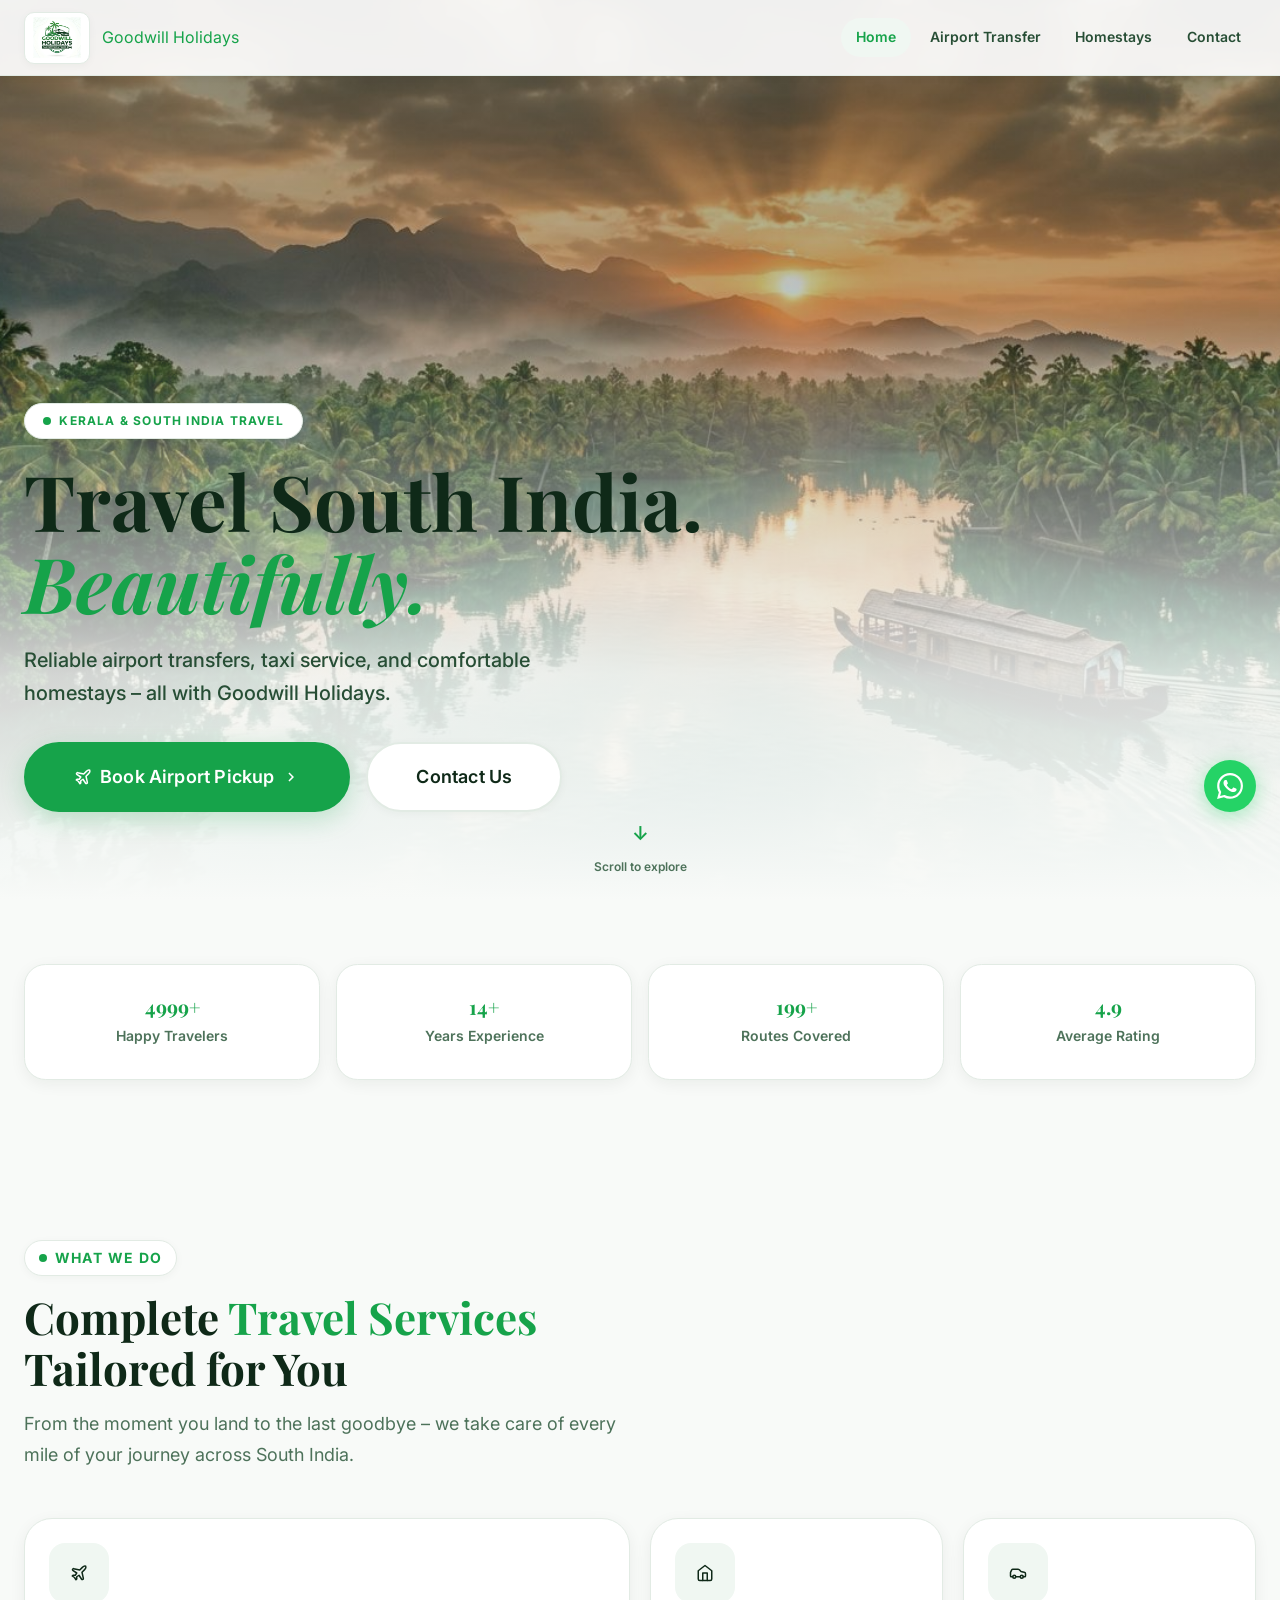
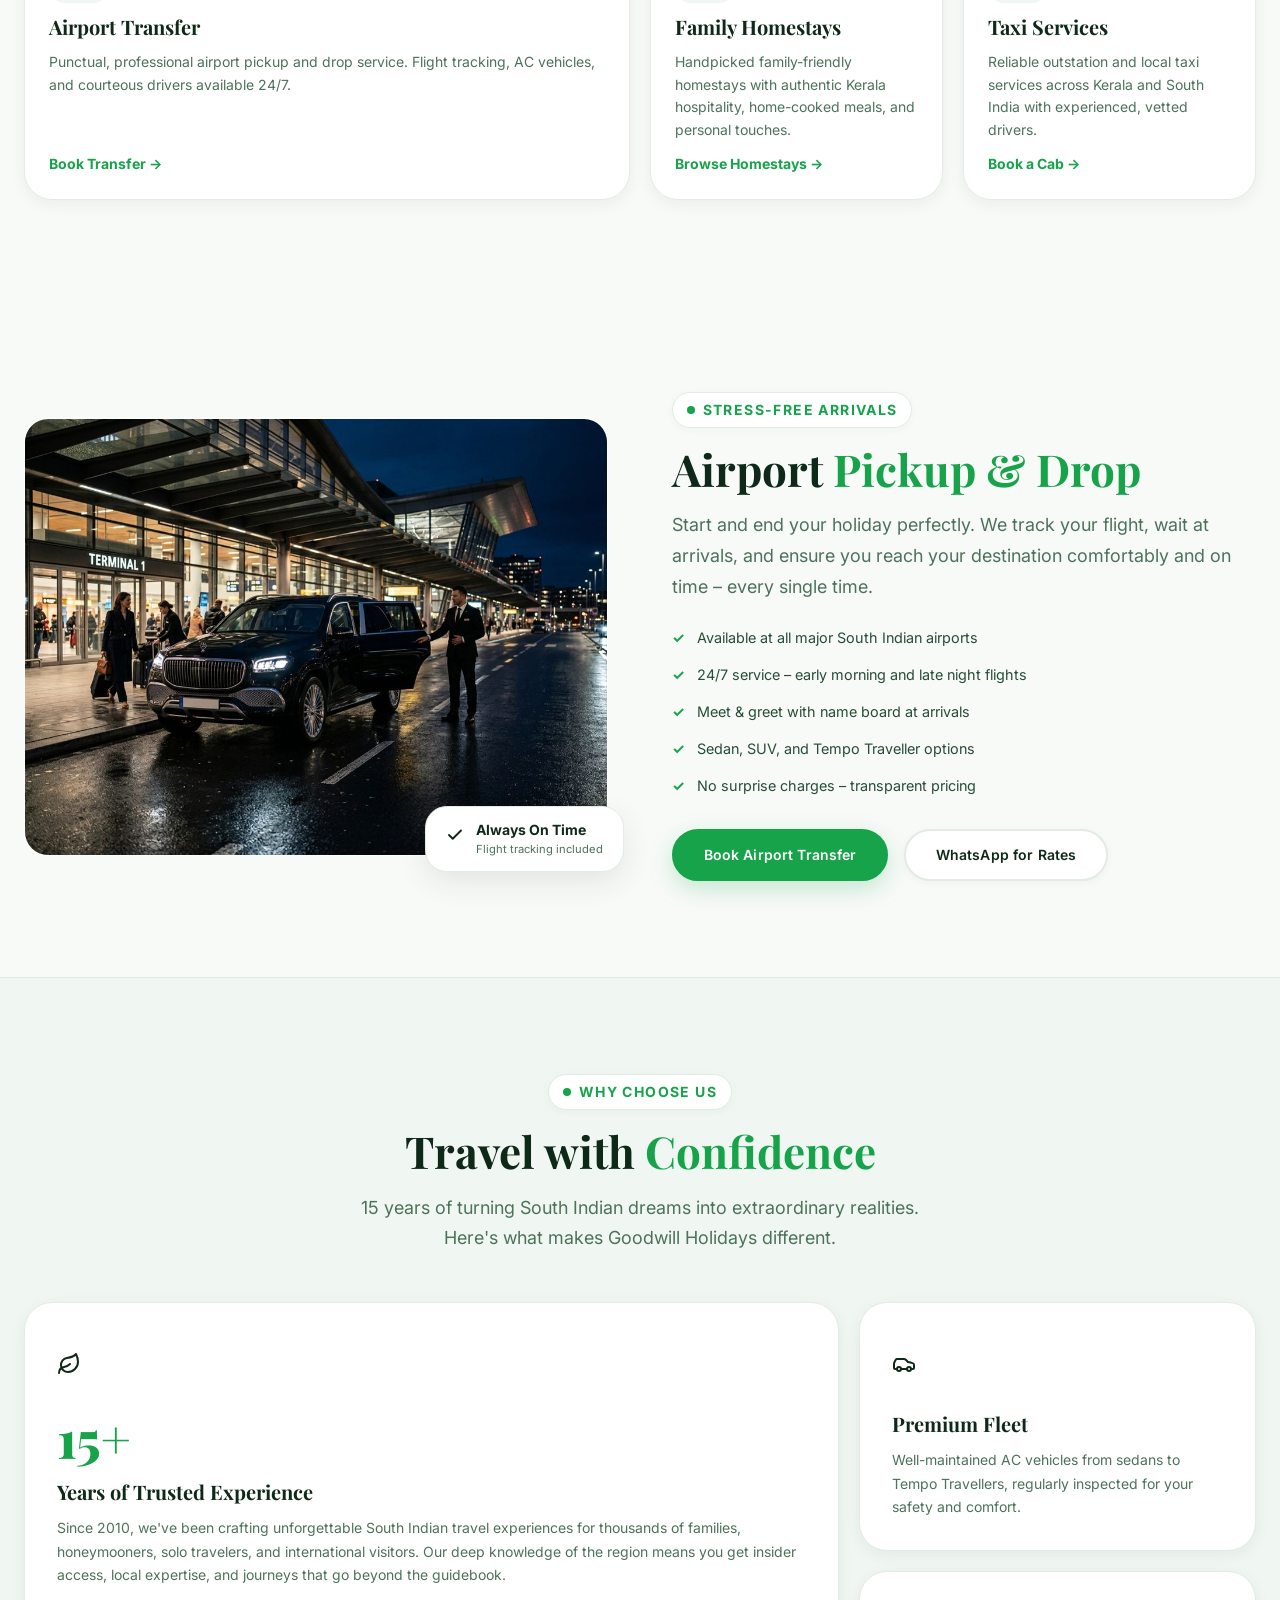
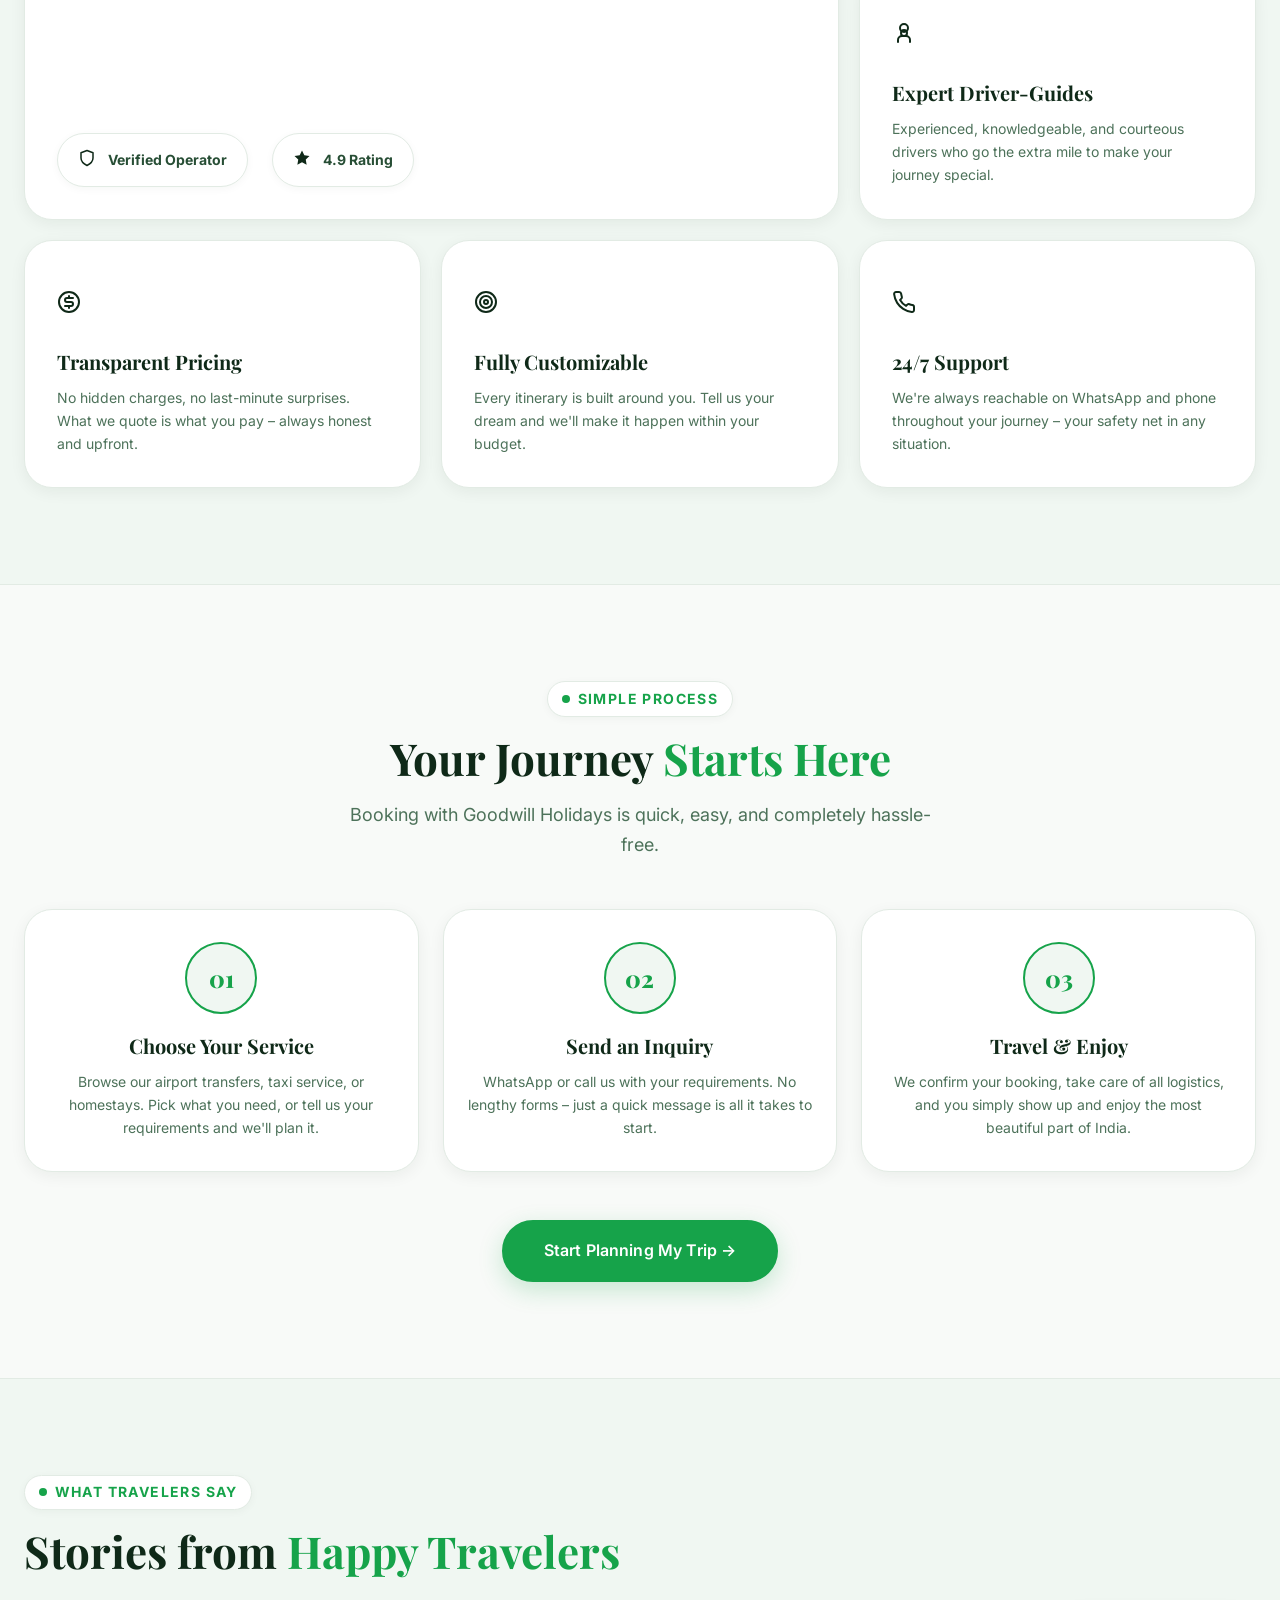
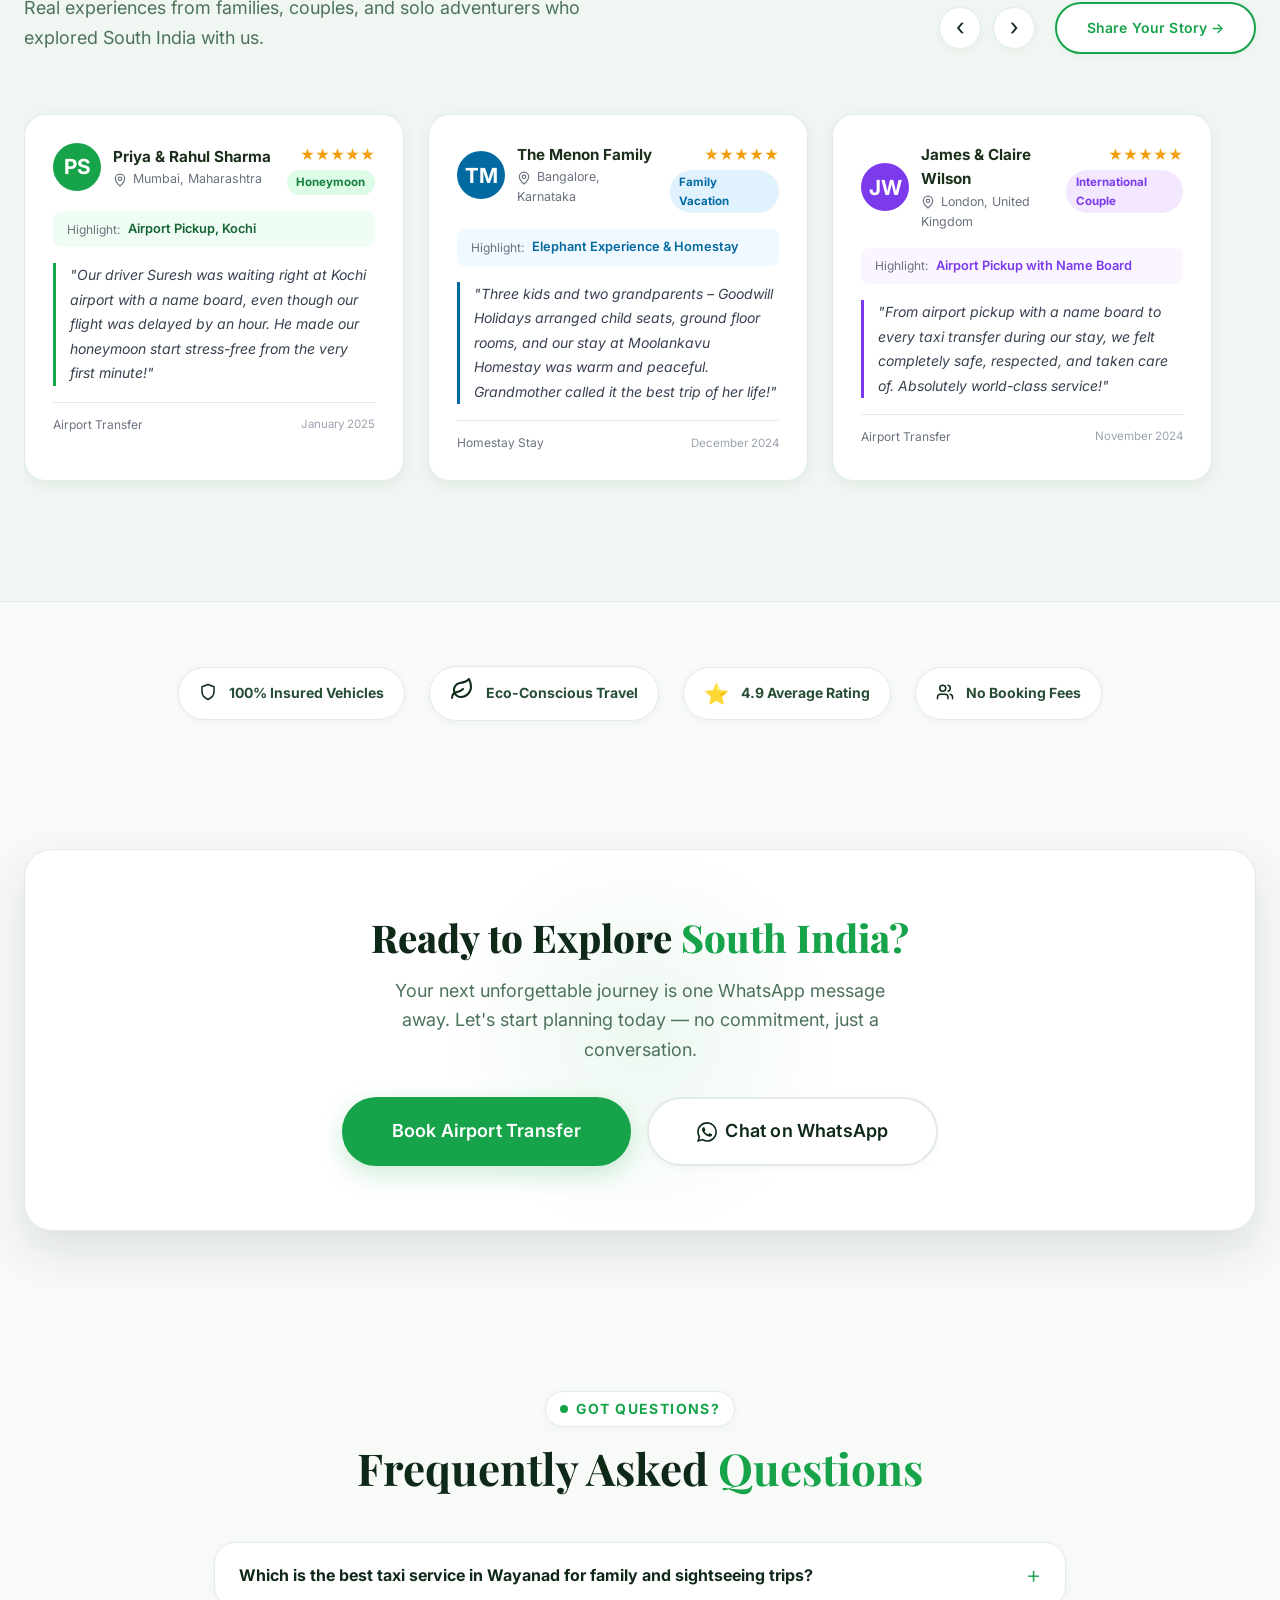
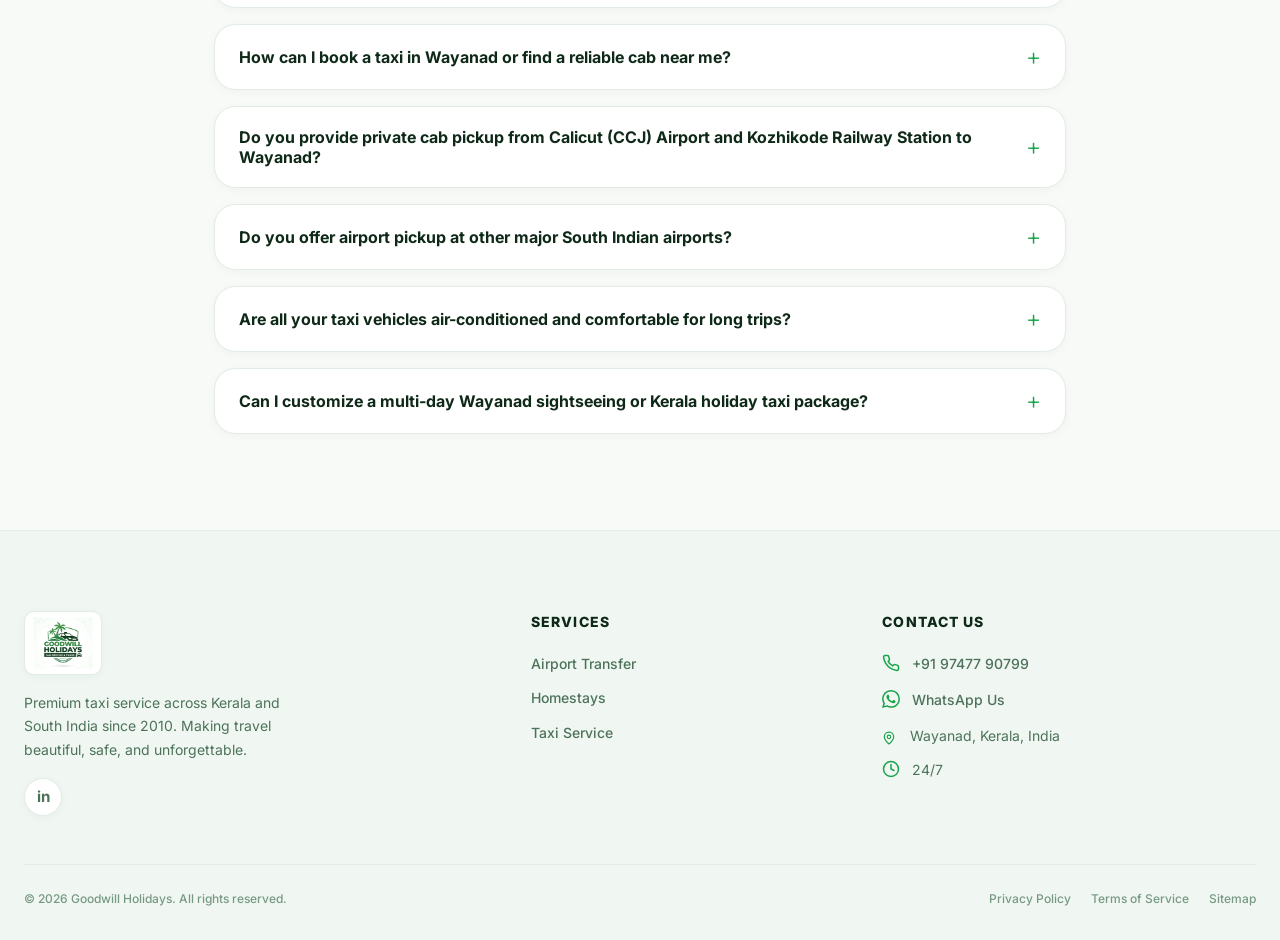
==== commit c9a59f15: "SEO done" ====
--- a/index.html
+++ b/index.html
@@ -7,80 +7,227 @@
     <link rel="icon" type="image/png" href="assets/logo/favicon.png" />
     <link rel="apple-touch-icon" href="assets/logo/favicon.png" />
     <meta name="viewport" content="width=device-width, initial-scale=1.0" />
-    <meta name="description"
-        content="Goodwill Holidays – Premium taxi service in Kerala and South India. Airport transfers and family-friendly homestays." />
+    <meta name="description" content="Book trusted Kerala taxi services &amp; 24/7 airport transfers from Kochi, Calicut &amp; Trivandrum. Private cabs, sightseeing &amp; family homestays in Wayanad." />
     <meta name="keywords"
-        content="airport transfer Kerala, taxi Kochi, taxi service Wayanad, homestay Kerala, Moolankavu homestay" />
+        content="best taxi in Wayanad, best taxi service in Wayanad, good taxi service in Wayanad, reliable taxi service in Wayanad, top taxi Wayanad, trusted taxi Wayanad Kerala, safe taxi service in Wayanad, affordable taxi Wayanad, private taxi Wayanad, local taxi service Wayanad, best cab in Wayanad, good cab service in Wayanad, reliable cab Wayanad, taxi booking Wayanad, cab booking Wayanad, taxi near me Wayanad, Sulthan Bathery taxi, Kalpetta cab service, Mananthavady taxi, Calicut to Wayanad taxi, airport transfer Kerala, Kochi airport taxi, Calicut airport cab, Goodwill Holidays" />
     <meta name="author" content="Goodwill Holidays" />
     <meta name="robots" content="index, follow" />
     <link rel="canonical" href="https://www.goodwillholidays.in/" />
 
     <!-- Open Graph -->
-    <meta property="og:title" content="Goodwill Holidays – Taxi Service | Kerala & South India" />
-    <meta property="og:description"
-        content="Premium taxi service in Kerala and South India. Airport transfers and family-friendly homestays." />
+    <meta property="og:title" content="Kerala Taxi Service &amp; Airport Transfers | Goodwill Holidays" />
+    <meta property="og:description" content="Book trusted Kerala taxi services &amp; 24/7 airport transfers from Kochi, Calicut &amp; Trivandrum. Private cabs, sightseeing &amp; family homestays in Wayanad." />
     <meta property="og:type" content="website" />
     <meta property="og:url" content="https://www.goodwillholidays.in/" />
     <meta property="og:image" content="https://www.goodwillholidays.in/assets/images/hero.jpg" />
+    <meta property="og:image:alt" content="Goodwill Holidays Kerala Taxi Service and Airport Transfers" />
     <meta property="og:site_name" content="Goodwill Holidays" />
+    <meta property="og:locale" content="en_IN" />
 
     <!-- Twitter Card -->
     <meta name="twitter:card" content="summary_large_image" />
-    <meta name="twitter:title" content="Goodwill Holidays – Taxi Service" />
-    <meta name="twitter:description" content="Premium taxi service in Kerala and South India." />
+    <meta name="twitter:title" content="Kerala Taxi Service &amp; Airport Transfers | Goodwill Holidays" />
+    <meta name="twitter:description" content="Book trusted Kerala taxi services &amp; 24/7 airport transfers from Kochi, Calicut &amp; Trivandrum. Private cabs &amp; Wayanad homestays." />
     <meta name="twitter:image" content="https://www.goodwillholidays.in/assets/images/hero.jpg" />
-
-    <title>Goodwill Holidays – Taxi Service | Kerala & South India</title>
+    <meta name="twitter:image:alt" content="Goodwill Holidays Kerala Taxi Service" />
+
+    <title>Kerala Taxi Service &amp; Airport Transfers | Goodwill Holidays</title>
 
     <!-- Preconnect -->
     <link rel="preconnect" href="https://fonts.googleapis.com" />
     <link rel="preconnect" href="https://fonts.gstatic.com" crossorigin />
     <link
-        href="https://fonts.googleapis.com/css2?family=Playfair+Display:ital,wght@0,400;0,500;0,600;0,700;1,400;1,500&family=Inter:wght@300;400;500;600;700&display=swap"
+        href="https://fonts.googleapis.com/css2?family=Playfair+Display:ital,wght@0,400;0,500;0,600;0,700;1,400;1,500&amp;family=Inter:wght@300;400;500;600;700&amp;display=swap"
         rel="stylesheet" />
 
     <!-- Preload hero image -->
-    <link rel="preload" href="assets/images/hero.jpg" as="image" />
+    <link rel="preload" href="assets/images/hero.jpg" as="image" fetchpriority="high" />
 
     <!-- CSS -->
     <link rel="stylesheet" href="css/style.css" />
     <link rel="stylesheet" href="css/animations.css" />
     <link rel="stylesheet" href="css/responsive.css" />
 
-    <!-- JSON-LD Structured Data -->
+        <!-- JSON-LD Structured Data -->
     <script type="application/ld+json">
     {
         "@context": "https://schema.org",
-        "@type": "LocalBusiness",
-        "name": "Goodwill Holidays",
-        "description": "Premium taxi service in Kerala and South India. Airport transfers and family-friendly homestays.",
-        "url": "https://www.goodwillholidays.in",
-        "telephone": "+919747790799",
-        "address": {
-            "@type": "PostalAddress",
-            "addressLocality": "Sulthan Bathery",
-            "addressRegion": "Kerala",
-            "addressCountry": "IN"
-        },
-        "geo": {
-            "@type": "GeoCoordinates",
-            "latitude": "9.9312",
-            "longitude": "76.2673"
-        },
-        "openingHours": "Mon-Sun 06:00-22:00",
-        "sameAs": [
-            "https://facebook.com/goodwillholidays",
-            "https://instagram.com/goodwillholidays"
-        ],
-        "hasOfferCatalog": {
-            "@type": "OfferCatalog",
-            "name": "Travel Services",
-            "itemListElement": [
-                { "@type": "Offer", "itemOffered": { "@type": "Service", "name": "Airport Transfer" } },
-                { "@type": "Offer", "itemOffered": { "@type": "Service", "name": "Taxi Service" } },
-                { "@type": "Offer", "itemOffered": { "@type": "Service", "name": "Homestays" } }
-            ]
-        }
+        "@graph": [
+            {
+                "@type": "WebSite",
+                "@id": "https://www.goodwillholidays.in/#website",
+                "url": "https://www.goodwillholidays.in/",
+                "name": "Goodwill Holidays",
+                "description": "Best Taxi Service in Wayanad, Kerala Airport Transfers & Family Homestays",
+                "inLanguage": "en-IN"
+            },
+            {
+                "@type": ["LocalBusiness", "TaxiService", "TravelAgency"],
+                "@id": "https://www.goodwillholidays.in/#business",
+                "name": "Goodwill Holidays",
+                "legalName": "Goodwill Holidays Taxi & Homestay Services",
+                "url": "https://www.goodwillholidays.in/",
+                "logo": "https://www.goodwillholidays.in/assets/logo/logo.png",
+                "image": "https://www.goodwillholidays.in/assets/images/hero.jpg",
+                "description": "Trusted, safe, and affordable taxi service in Wayanad, Kerala. 24/7 cab booking in Sulthan Bathery, Kalpetta, Mananthavady, airport transfers to Kochi, Calicut & Kannur, and authentic family homestays in Wayanad.",
+                "telephone": "+919747790799",
+                "priceRange": "₹₹",
+                "currenciesAccepted": "INR",
+                "paymentAccepted": "Cash, UPI, Google Pay, PhonePe, Bank Transfer",
+                "address": {
+                    "@type": "PostalAddress",
+                    "streetAddress": "Moolankavu",
+                    "addressLocality": "Sulthan Bathery",
+                    "addressRegion": "Wayanad, Kerala",
+                    "postalCode": "673592",
+                    "addressCountry": "IN"
+                },
+                "geo": {
+                    "@type": "GeoCoordinates",
+                    "latitude": "11.6625",
+                    "longitude": "76.2570"
+                },
+                "openingHoursSpecification": [
+                    {
+                        "@type": "OpeningHoursSpecification",
+                        "dayOfWeek": ["Monday", "Tuesday", "Wednesday", "Thursday", "Friday", "Saturday", "Sunday"],
+                        "opens": "06:00",
+                        "closes": "22:00"
+                    }
+                ],
+                "areaServed": [
+                    { "@type": "City", "name": "Wayanad", "sameAs": "https://en.wikipedia.org/wiki/Wayanad_district" },
+                    { "@type": "City", "name": "Sulthan Bathery" },
+                    { "@type": "City", "name": "Kalpetta" },
+                    { "@type": "City", "name": "Mananthavady" },
+                    { "@type": "City", "name": "Kozhikode", "sameAs": "https://en.wikipedia.org/wiki/Kozhikode" },
+                    { "@type": "City", "name": "Kochi", "sameAs": "https://en.wikipedia.org/wiki/Kochi" },
+                    { "@type": "City", "name": "Kannur", "sameAs": "https://en.wikipedia.org/wiki/Kannur" },
+                    { "@type": "City", "name": "Trivandrum" },
+                    { "@type": "City", "name": "Munnar" },
+                    { "@type": "City", "name": "Alleppey" },
+                    { "@type": "City", "name": "Bangalore" },
+                    { "@type": "City", "name": "Mysore" },
+                    { "@type": "City", "name": "Ooty" }
+                ],
+                "sameAs": [
+                    "https://www.instagram.com/goodwill__holidays?igsi=ZDNlZDc0MzIxNw==",
+                    "https://facebook.com/goodwillholidays"
+                ],
+                "hasOfferCatalog": {
+                    "@type": "OfferCatalog",
+                    "name": "Wayanad & Kerala Taxi Services",
+                    "itemListElement": [
+                        {
+                            "@type": "Offer",
+                            "itemOffered": {
+                                "@type": "Service",
+                                "name": "Local Taxi & Cab Service in Wayanad (Sulthan Bathery, Kalpetta, Mananthavady)",
+                                "description": "Reliable local cab booking for transit and sightseeing in Wayanad."
+                            }
+                        },
+                        {
+                            "@type": "Offer",
+                            "itemOffered": {
+                                "@type": "Service",
+                                "name": "Wayanad Sightseeing & Tourist Cab Packages",
+                                "description": "Full-day sightseeing cabs for Edakkal Caves, Banasura Dam, Chembra Peak & Pookode Lake."
+                            }
+                        },
+                        {
+                            "@type": "Offer",
+                            "itemOffered": {
+                                "@type": "Service",
+                                "name": "Calicut Airport (CCJ) & Railway Station to Wayanad Taxi",
+                                "description": "24/7 direct private cab pickup and drop connecting Kozhikode to Wayanad."
+                            }
+                        },
+                        {
+                            "@type": "Offer",
+                            "itemOffered": {
+                                "@type": "Service",
+                                "name": "Kerala Airport Transfers (Kochi, Calicut, Trivandrum, Kannur)",
+                                "description": "Punctual airport pickup and drop with live flight tracking."
+                            }
+                        },
+                        {
+                            "@type": "Offer",
+                            "itemOffered": {
+                                "@type": "Service",
+                                "name": "Goodwill Family Homestay in Moolankavu, Wayanad",
+                                "description": "Authentic villa stay with private pool and modular kitchen for families."
+                            }
+                        }
+                    ]
+                }
+            },
+            {
+                "@type": "BreadcrumbList",
+                "@id": "https://www.goodwillholidays.in/#breadcrumb",
+                "itemListElement": [
+                    {
+                        "@type": "ListItem",
+                        "position": 1,
+                        "name": "Home",
+                        "item": "https://www.goodwillholidays.in/"
+                    }
+                ]
+            },
+            {
+                "@type": "FAQPage",
+                "@id": "https://www.goodwillholidays.in/#faq",
+                "mainEntity": [
+                    {
+                        "@type": "Question",
+                        "name": "Which is the best taxi service in Wayanad for family and sightseeing trips?",
+                        "acceptedAnswer": {
+                            "@type": "Answer",
+                            "text": "Goodwill Holidays is a top-rated, trusted taxi service in Wayanad offering sanitized, fully air-conditioned Sedans, Innova/Ertiga SUVs, and Tempo Travellers. We specialize in family sightseeing, local cab booking in Sulthan Bathery, Kalpetta, and Mananthavady, and outstation trips across Kerala with courteous, experienced local drivers."
+                        }
+                    },
+                    {
+                        "@type": "Question",
+                        "name": "How can I book a taxi in Wayanad or find a reliable cab near me?",
+                        "acceptedAnswer": {
+                            "@type": "Answer",
+                            "text": "You can instantly book a taxi in Wayanad by sending a WhatsApp message or calling us at +91 97477 90799. We confirm your pickup within 30 minutes with clear, transparent pricing and no hidden costs."
+                        }
+                    },
+                    {
+                        "@type": "Question",
+                        "name": "Do you provide private cab pickup from Calicut (CCJ) Airport and Kozhikode Railway Station to Wayanad?",
+                        "acceptedAnswer": {
+                            "@type": "Answer",
+                            "text": "Yes! We provide 24/7 dedicated private cab transfers from Calicut International Airport (CCJ) and Kozhikode Railway Station to all destinations in Wayanad, including Sulthan Bathery, Kalpetta, Mananthavady, Meppadi, and Vythiri."
+                        }
+                    },
+                    {
+                        "@type": "Question",
+                        "name": "Do you offer airport pickup at other major South Indian airports?",
+                        "acceptedAnswer": {
+                            "@type": "Answer",
+                            "text": "Yes, we provide airport taxi transfers across Kochi (COK), Trivandrum (TRV), Kannur (CNN), Coimbatore (CJB), Bangalore (BLR), and Chennai (MAA) airports with complimentary flight tracking and on-time meet & greet."
+                        }
+                    },
+                    {
+                        "@type": "Question",
+                        "name": "Are all your taxi vehicles air-conditioned and comfortable for long trips?",
+                        "acceptedAnswer": {
+                            "@type": "Answer",
+                            "text": "Every vehicle in our fleet is fully air-conditioned, clean, and regularly maintained. We offer 4-seater Sedans (Dzire/Etios), 6-seater SUVs (Ertiga/Innova Crysta), and 12-seater Tempo Travellers with ample luggage space for comfortable group and family travel."
+                        }
+                    },
+                    {
+                        "@type": "Question",
+                        "name": "Can I customize a multi-day Wayanad sightseeing or Kerala holiday taxi package?",
+                        "acceptedAnswer": {
+                            "@type": "Answer",
+                            "text": "Yes! We tailor flexible multi-day sightseeing itineraries across Wayanad, Munnar, Alleppey, Thekkady, and Ooty based on your schedule and preferences. Just WhatsApp or call us to plan your custom itinerary."
+                        }
+                    }
+                ]
+            }
+        ]
     }
     </script>
 </head>
@@ -780,8 +927,61 @@
                         <span class="section-label">Got Questions?</span>
                         <h2 class="section-title" id="faq-heading">Frequently Asked <span>Questions</span></h2>
                     </div>
-                    <div class="faq-list" id="faq-list">
-                        <!-- Rendered by script -->
+                                        <div class="faq-list" id="faq-list">
+                        <div class="faq-item">
+                            <button class="faq-question" aria-expanded="false" aria-controls="faq-ans-0">
+                                Which is the best taxi service in Wayanad for family and sightseeing trips?
+                                <span class="faq-icon" aria-hidden="true">+</span>
+                            </button>
+                            <div class="faq-answer" id="faq-ans-0" role="region">
+                                <p>Goodwill Holidays is a top-rated, trusted taxi service in Wayanad offering sanitized, fully air-conditioned Sedans, Innova/Ertiga SUVs, and Tempo Travellers. We specialize in family sightseeing, local cab booking in Sulthan Bathery, Kalpetta, and Mananthavady, and outstation trips across Kerala with courteous, experienced local drivers.</p>
+                            </div>
+                        </div>
+                        <div class="faq-item">
+                            <button class="faq-question" aria-expanded="false" aria-controls="faq-ans-1">
+                                How can I book a taxi in Wayanad or find a reliable cab near me?
+                                <span class="faq-icon" aria-hidden="true">+</span>
+                            </button>
+                            <div class="faq-answer" id="faq-ans-1" role="region">
+                                <p>You can instantly book a taxi in Wayanad by sending a WhatsApp message or calling us at +91 97477 90799. We confirm your pickup within 30 minutes with clear, transparent pricing and no hidden costs.</p>
+                            </div>
+                        </div>
+                        <div class="faq-item">
+                            <button class="faq-question" aria-expanded="false" aria-controls="faq-ans-2">
+                                Do you provide private cab pickup from Calicut (CCJ) Airport and Kozhikode Railway Station to Wayanad?
+                                <span class="faq-icon" aria-hidden="true">+</span>
+                            </button>
+                            <div class="faq-answer" id="faq-ans-2" role="region">
+                                <p>Yes! We provide 24/7 dedicated private cab transfers from Calicut International Airport (CCJ) and Kozhikode Railway Station to all destinations in Wayanad, including Sulthan Bathery, Kalpetta, Mananthavady, Meppadi, and Vythiri.</p>
+                            </div>
+                        </div>
+                        <div class="faq-item">
+                            <button class="faq-question" aria-expanded="false" aria-controls="faq-ans-3">
+                                Do you offer airport pickup at other major South Indian airports?
+                                <span class="faq-icon" aria-hidden="true">+</span>
+                            </button>
+                            <div class="faq-answer" id="faq-ans-3" role="region">
+                                <p>Yes, we provide airport taxi transfers across Kochi (COK), Trivandrum (TRV), Kannur (CNN), Coimbatore (CJB), Bangalore (BLR), and Chennai (MAA) airports with complimentary flight tracking and on-time meet &amp; greet.</p>
+                            </div>
+                        </div>
+                        <div class="faq-item">
+                            <button class="faq-question" aria-expanded="false" aria-controls="faq-ans-4">
+                                Are all your taxi vehicles air-conditioned and comfortable for long trips?
+                                <span class="faq-icon" aria-hidden="true">+</span>
+                            </button>
+                            <div class="faq-answer" id="faq-ans-4" role="region">
+                                <p>Every vehicle in our fleet is fully air-conditioned, clean, and regularly maintained. We offer 4-seater Sedans (Dzire/Etios), 6-seater SUVs (Ertiga/Innova Crysta), and 12-seater Tempo Travellers with ample luggage space for comfortable group and family travel.</p>
+                            </div>
+                        </div>
+                        <div class="faq-item">
+                            <button class="faq-question" aria-expanded="false" aria-controls="faq-ans-5">
+                                Can I customize a multi-day Wayanad sightseeing or Kerala holiday taxi package?
+                                <span class="faq-icon" aria-hidden="true">+</span>
+                            </button>
+                            <div class="faq-answer" id="faq-ans-5" role="region">
+                                <p>Yes! We tailor flexible multi-day sightseeing itineraries across Wayanad, Munnar, Alleppey, Thekkady, and Ooty based on your schedule and preferences. Just WhatsApp or call us to plan your custom itinerary.</p>
+                            </div>
+                        </div>
                     </div>
                 </div>
             </section>
